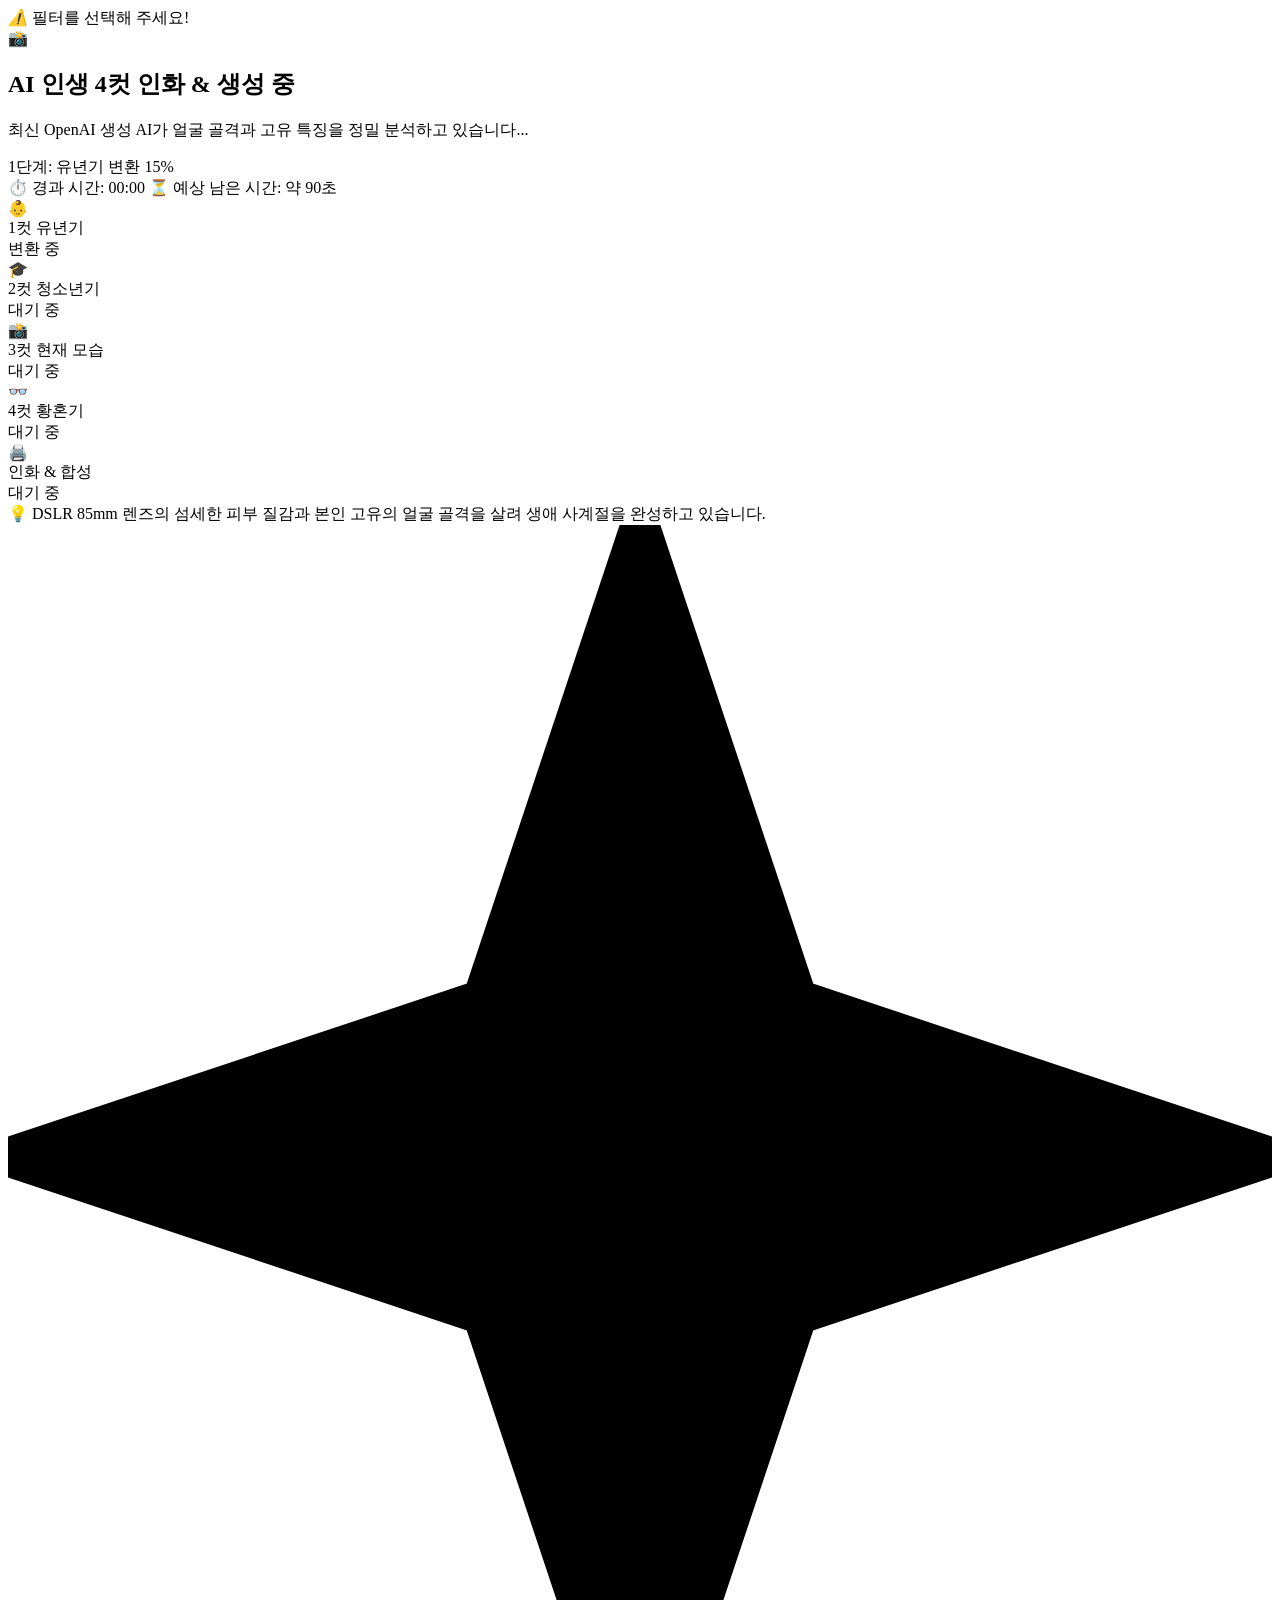
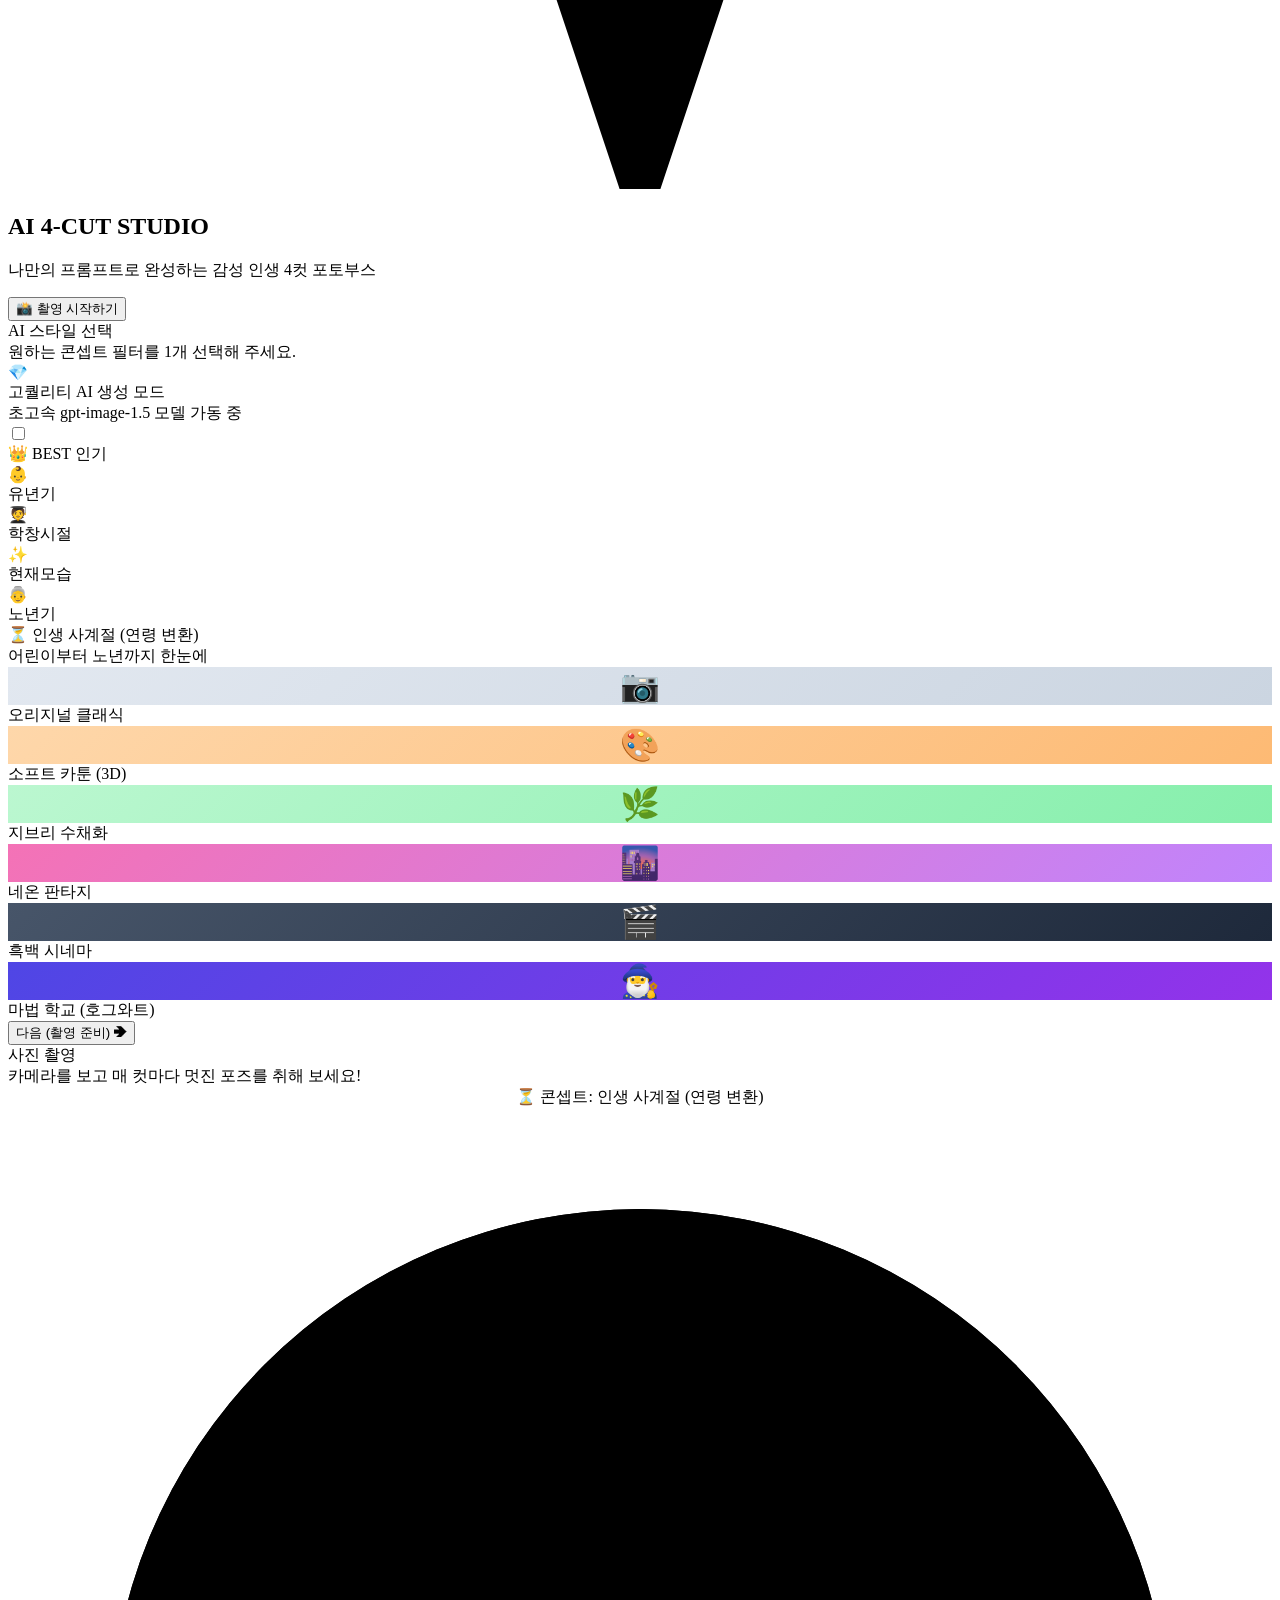
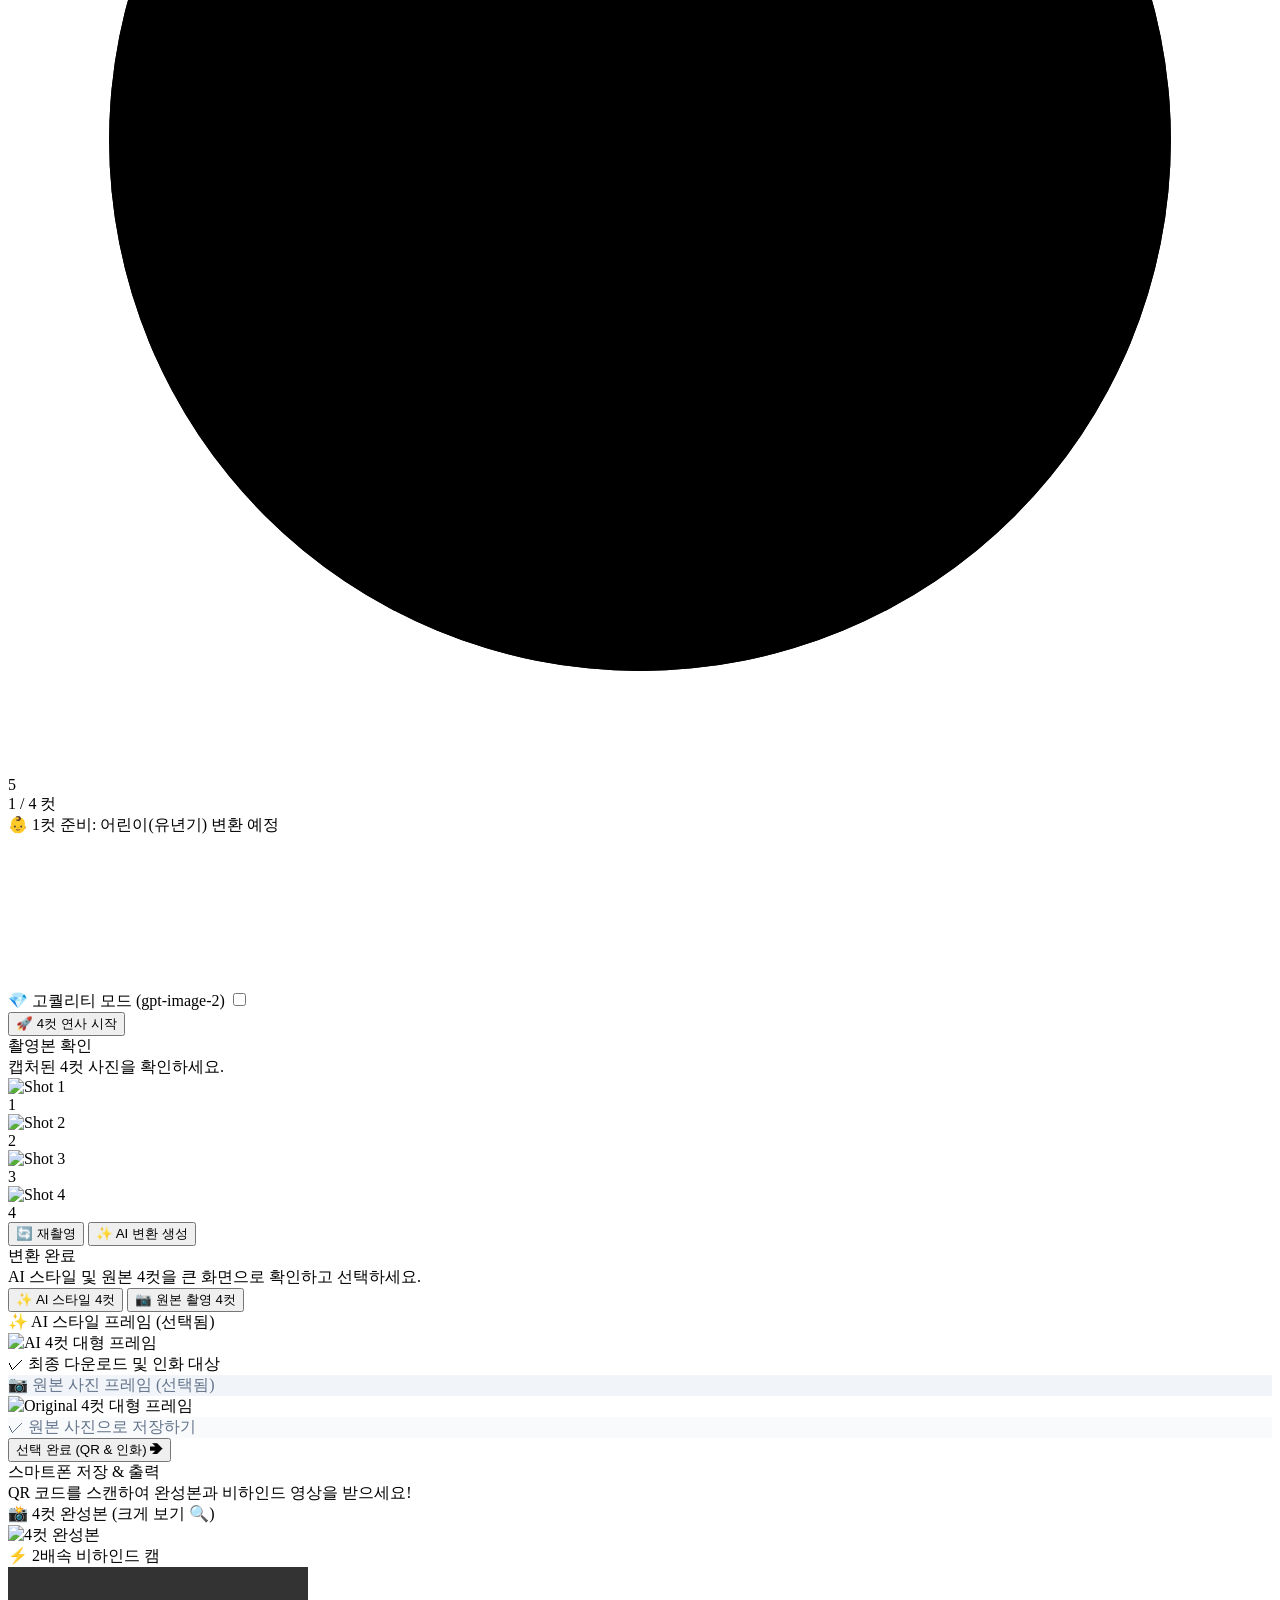
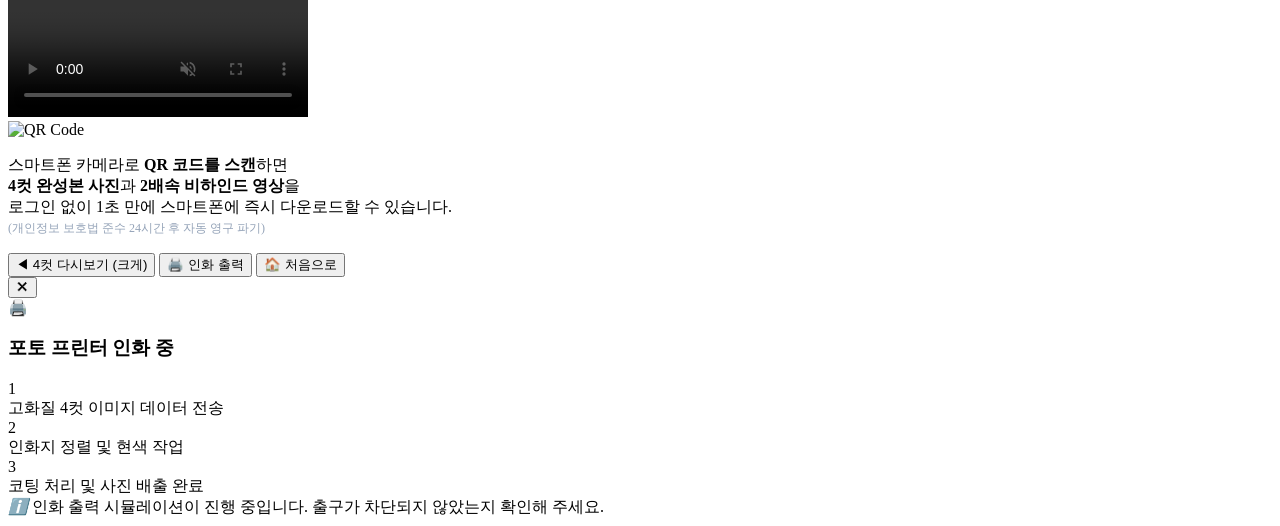
==== local-server/templates/index.html @ 0fc5f682 "feat: 구글 드라이브 업로드 안정화, 실시간 동적 변환/인화 진행 UI 및 4컷 완성본 다시보기 UX 개선" ====
<!DOCTYPE html>
<html lang="ko">
<head>
  <meta charset="UTF-8">
  <meta name="viewport" content="width=device-width, initial-scale=1.0, maximum-scale=1.0, user-scalable=no">
  <title>AI 4-CUT STUDIO | 인생 4컷 포토부스</title>

  <!-- Google Fonts -->
  <link rel="preconnect" href="https://fonts.googleapis.com">
  <link rel="preconnect" href="https://fonts.gstatic.com" crossorigin>
  <link href="https://fonts.googleapis.com/css2?family=Outfit:wght@600;800&family=Pretendard:wght@400;600;700;800&display=swap" rel="stylesheet">
  
  <!-- CSS 스타일 가이드 연동 -->
  <link rel="stylesheet" href="/templates/style.css">
</head>
<body>

  <div class="app-container">
    
    <!-- 필터 미선택 경고 토스트 알림 -->
    <div id="toast-alert" class="toast-alert">
      <div class="toast-content">
        <i>⚠️</i>
        <span id="toast-message">필터를 선택해 주세요!</span>
      </div>
    </div>

    <!-- AI 변환 & 인화 실시간 동적 로딩 오버레이 (멀티 스테이지 프로그레스 UI) -->
    <div id="loading-overlay" class="loading-overlay">
      <div class="dynamic-loading-card">
        <!-- 상단 헤더 & 회전 스피너 -->
        <div class="loading-header-area">
          <div class="quantum-spinner-wrap">
            <div class="quantum-spinner"></div>
            <div class="camera-center-icon">📸</div>
          </div>
          <h2 class="loading-dynamic-title">AI 인생 4컷 인화 & 생성 중</h2>
          <p id="loading-dynamic-desc" class="loading-dynamic-desc">최신 OpenAI 생성 AI가 얼굴 골격과 고유 특징을 정밀 분석하고 있습니다...</p>
        </div>

        <!-- 실시간 프로그레스 바 & 타임 트래커 -->
        <div class="progress-section">
          <div class="progress-meta-row">
            <span id="progress-step-badge" class="progress-step-badge">1단계: 유년기 변환</span>
            <span id="progress-percent-text" class="progress-percent-text">15%</span>
          </div>
          <div class="progress-bar-track">
            <div id="progress-bar-fill" class="progress-bar-fill" style="width: 15%;"></div>
          </div>
          <div class="time-meta-row">
            <span id="loading-timer-elapsed" class="timer-badge">⏱️ 경과 시간: 00:00</span>
            <span id="loading-timer-remaining" class="timer-badge highlight">⏳ 예상 남은 시간: 약 90초</span>
          </div>
        </div>

        <!-- 5단계 생애주기 스텝 트래커 -->
        <div class="timeline-stepper">
          <div class="stepper-item active" id="step-track-1">
            <div class="stepper-circle">👶</div>
            <div class="stepper-info">
              <div class="stepper-title">1컷 유년기</div>
              <div class="stepper-status" id="step-stat-1">변환 중</div>
            </div>
          </div>
          <div class="stepper-item" id="step-track-2">
            <div class="stepper-circle">🎓</div>
            <div class="stepper-info">
              <div class="stepper-title">2컷 청소년기</div>
              <div class="stepper-status" id="step-stat-2">대기 중</div>
            </div>
          </div>
          <div class="stepper-item" id="step-track-3">
            <div class="stepper-circle">📸</div>
            <div class="stepper-info">
              <div class="stepper-title">3컷 현재 모습</div>
              <div class="stepper-status" id="step-stat-3">대기 중</div>
            </div>
          </div>
          <div class="stepper-item" id="step-track-4">
            <div class="stepper-circle">👓</div>
            <div class="stepper-info">
              <div class="stepper-title">4컷 황혼기</div>
              <div class="stepper-status" id="step-stat-4">대기 중</div>
            </div>
          </div>
          <div class="stepper-item" id="step-track-5">
            <div class="stepper-circle">🖨️</div>
            <div class="stepper-info">
              <div class="stepper-title">인화 & 합성</div>
              <div class="stepper-status" id="step-stat-5">대기 중</div>
            </div>
          </div>
        </div>

        <!-- 하단 팁 / 감성 안내 -->
        <div class="loading-tip-box">
          <span class="tip-bulb">💡</span>
          <span id="loading-tip-text">DSLR 85mm 렌즈의 섬세한 피부 질감과 본인 고유의 얼굴 골격을 살려 생애 사계절을 완성하고 있습니다.</span>
        </div>
      </div>
    </div>

    <!-- ==========================================
         [화면 1] 홈 화면
         ========================================== -->
    <section id="screen-home" class="screen active">
      <div class="hero-section">
        <div class="logo-area">
          <div class="logo-icon-wrap">
            <svg class="sparkle-icon" viewBox="0 0 24 24" fill="none" stroke="currentColor" stroke-width="2">
              <path d="M12 2L14.5 9.5L22 12L14.5 14.5L12 22L9.5 14.5L2 12L9.5 9.5L12 2Z" fill="currentColor"/>
            </svg>
          </div>
          <h1 class="brand-title">AI 4-CUT STUDIO</h1>
          <p class="brand-subtitle">나만의 프롬프트로 완성하는 감성 인생 4컷 포토부스</p>
        </div>

        <div class="hero-visual">
          <div class="placeholder-card">
            <div class="preview-layout">
              <div class="preview-box"></div>
              <div class="preview-box"></div>
              <div class="preview-box"></div>
              <div class="preview-box"></div>
            </div>
            <div class="sparkle-group">
              <div class="sparkle-dot"></div>
              <div class="sparkle-dot"></div>
              <div class="sparkle-dot"></div>
            </div>
          </div>
        </div>

        <div>
          <button id="btn-start" class="btn btn-primary btn-large w-full">📸 촬영 시작하기</button>
        </div>
      </div>
    </section>

    <!-- ==========================================
         [화면 2] 스타일 필터 선택
         ========================================== -->
    <section id="screen-filter" class="screen">
      <header class="fixed-header">
        <div class="header-title">AI 스타일 선택</div>
        <div class="header-desc">원하는 콘셉트 필터를 1개 선택해 주세요.</div>
      </header>

      <div class="screen-content">
        <!-- 상단 고퀄리티 모드 토글 바 -->
        <div class="quality-toggle-bar">
          <div class="quality-info">
            <span class="quality-icon">💎</span>
            <div>
              <div class="quality-title">고퀄리티 AI 생성 모드</div>
              <div class="quality-subtitle" id="quality-desc-text">초고속 gpt-image-1.5 모델 가동 중</div>
            </div>
          </div>
          <label class="switch">
            <input type="checkbox" id="toggle-high-quality">
            <span class="slider round"></span>
          </label>
        </div>

        <div class="filter-carousel-wrapper scrollable-content">
          <div class="filter-carousel">
            
            <!-- [신규 대표 테마] ⏳ 인생 사계절 (연령 변환) -->
            <div class="filter-card selected" data-style="time_travel">
              <div class="filter-badge-popular">👑 BEST 인기</div>
              <div class="filter-img-holder">
                <div class="time-travel-preview">
                  <div class="time-slice slice-child">👶<br>유년기</div>
                  <div class="time-slice slice-teen">🧑‍🎓<br>학창시절</div>
                  <div class="time-slice slice-adult">✨<br>현재모습</div>
                  <div class="time-slice slice-elder">👵<br>노년기</div>
                </div>
              </div>
              <div class="filter-name">⏳ 인생 사계절 (연령 변환)</div>
              <div class="filter-subdesc">어린이부터 노년까지 한눈에</div>
            </div>

            <div class="filter-card" data-style="original">
              <div class="filter-img-holder">
                <div style="width:100%;height:100%;background:linear-gradient(135deg, #E2E8F0, #CBD5E1);display:flex;align-items:center;justify-content:center;font-size:2rem;">📷</div>
              </div>
              <div class="filter-name">오리지널 클래식</div>
            </div>

            <div class="filter-card" data-style="soft_cartoon">
              <div class="filter-img-holder">
                <div style="width:100%;height:100%;background:linear-gradient(135deg, #FED7AA, #FDBA74);display:flex;align-items:center;justify-content:center;font-size:2rem;">🎨</div>
              </div>
              <div class="filter-name">소프트 카툰 (3D)</div>
            </div>

            <div class="filter-card" data-style="ghibli">
              <div class="filter-img-holder">
                <div style="width:100%;height:100%;background:linear-gradient(135deg, #BBF7D0, #86EFAC);display:flex;align-items:center;justify-content:center;font-size:2rem;">🌿</div>
              </div>
              <div class="filter-name">지브리 수채화</div>
            </div>

            <div class="filter-card" data-style="neon_fantasy">
              <div class="filter-img-holder">
                <div style="width:100%;height:100%;background:linear-gradient(135deg, #F472B6, #C084FC);display:flex;align-items:center;justify-content:center;font-size:2rem;">🌆</div>
              </div>
              <div class="filter-name">네온 판타지</div>
            </div>

            <div class="filter-card" data-style="bw_cinema">
              <div class="filter-img-holder">
                <div style="width:100%;height:100%;background:linear-gradient(135deg, #475569, #1E293B);display:flex;align-items:center;justify-content:center;font-size:2rem;">🎬</div>
              </div>
              <div class="filter-name">흑백 시네마</div>
            </div>

            <div class="filter-card" data-style="wizard">
              <div class="filter-img-holder">
                <div style="width:100%;height:100%;background:linear-gradient(135deg, #4F46E5, #9333EA);display:flex;align-items:center;justify-content:center;font-size:2rem;">🧙‍♂️</div>
              </div>
              <div class="filter-name">마법 학교 (호그와트)</div>
            </div>

          </div>
        </div>
      </div>

      <footer class="fixed-footer">
        <button id="btn-to-shoot" class="btn btn-primary btn-large w-full">다음 (촬영 준비) ➔</button>
      </footer>
    </section>

    <!-- ==========================================
         [화면 3] 사진 4컷 촬영 & 비하인드 녹화
         ========================================== -->
    <section id="screen-shoot" class="screen">
      <header class="fixed-header">
        <div class="header-title">사진 촬영</div>
        <div class="header-desc">카메라를 보고 매 컷마다 멋진 포즈를 취해 보세요!</div>
      </header>

      <div class="screen-content flex-column-content">
        <!-- 현재 적용 테마 뱃지 -->
        <div style="text-align: center;">
          <div id="shoot-current-theme" class="current-theme-badge">⏳ 콘셉트: 인생 사계절 (연령 변환)</div>
        </div>

        <div class="timer-container">
          <div class="shoot-timer-wrap">
            <svg class="timer-svg" viewBox="0 0 100 100">
              <circle class="timer-bg" cx="50" cy="50" r="42"></circle>
              <circle id="timer-progress" class="timer-progress" cx="50" cy="50" r="42" stroke-dasharray="264" stroke-dashoffset="0"></circle>
            </svg>
            <div id="timer-number" class="timer-number">5</div>
          </div>
          <div id="shoot-counter-badge" class="shoot-counter-badge">1 / 4 컷</div>
        </div>

        <!-- 컷별 실시간 변환 가이드 뱃지 -->
        <div id="shoot-cut-guide" class="cut-guide-badge">👶 1컷 준비: 어린이(유년기) 변환 예정</div>

        <div class="camera-viewport-container">
          <div class="camera-viewport">
            <video id="webcam-preview" autoplay playsinline muted></video>
            <div id="flash-effect" class="flash-effect"></div>
          </div>
        </div>

        <!-- 촬영 화면 고퀄리티 모드 토글 스위치 바 -->
        <div class="shoot-quality-toggle-box">
          <span class="shoot-quality-label">💎 고퀄리티 모드 (gpt-image-2)</span>
          <label class="switch">
            <input type="checkbox" id="toggle-shoot-high-quality">
            <span class="slider round"></span>
          </label>
        </div>

        <button id="btn-manual-trigger" class="btn btn-primary btn-large w-full">🚀 4컷 연사 시작</button>
      </div>
    </section>

    <!-- ==========================================
         [화면 4] 촬영본 4컷 확인 및 AI 변환 요청
         ========================================== -->
    <section id="screen-select" class="screen">
      <header class="fixed-header">
        <div class="header-title">촬영본 확인</div>
        <div class="header-desc">캡처된 4컷 사진을 확인하세요.</div>
      </header>

      <div class="screen-content scrollable-content select-content">
        <div class="photos-grid">
          <div class="photo-card selected">
            <img id="captured-img-0" src="" alt="Shot 1">
            <div class="photo-badge">1</div>
          </div>
          <div class="photo-card selected">
            <img id="captured-img-1" src="" alt="Shot 2">
            <div class="photo-badge">2</div>
          </div>
          <div class="photo-card selected">
            <img id="captured-img-2" src="" alt="Shot 3">
            <div class="photo-badge">3</div>
          </div>
          <div class="photo-card selected">
            <img id="captured-img-3" src="" alt="Shot 4">
            <div class="photo-badge">4</div>
          </div>
        </div>
      </div>

      <footer class="fixed-footer">
        <div class="split-buttons">
          <button id="btn-retake" class="btn btn-secondary">🔄 재촬영</button>
          <button id="btn-transform" class="btn btn-primary">✨ AI 변환 생성</button>
        </div>
      </footer>
    </section>

    <!-- ==========================================
         [화면 5/6] 생성 결과 비교 (AI vs 원본)
         ========================================== -->
    <!-- ==========================================
         [화면 5/6] 변환 완료 상세 뷰 (AI vs 원본 대형 개별 탭 뷰)
         ========================================== -->
    <section id="screen-result" class="screen">
      <header class="fixed-header">
        <div class="header-title">변환 완료</div>
        <div class="header-desc">AI 스타일 및 원본 4컷을 큰 화면으로 확인하고 선택하세요.</div>
      </header>

      <div class="screen-content scrollable-content result-large-content">
        <!-- 상단 탭 스위처 (개별 페이지 전환) -->
        <div class="result-tab-bar">
          <button id="tab-ai-frame" class="result-tab-btn active">
            <span>✨ AI 스타일 4컷</span>
          </button>
          <button id="tab-orig-frame" class="result-tab-btn">
            <span>📷 원본 촬영 4컷</span>
          </button>
        </div>

        <!-- 대형 프레임 뷰어 컨테이너 -->
        <div class="large-frame-viewport">
          <!-- 1. AI 스타일 대형 프레임 -->
          <div id="view-ai-frame" class="large-frame-card active">
            <div class="frame-tag-badge">✨ AI 스타일 프레임 (선택됨)</div>
            <div class="four-cut-frame-large">
              <img id="ai-frame-preview" src="" alt="AI 4컷 대형 프레임">
            </div>
            <div class="frame-choice-status">✓ 최종 다운로드 및 인화 대상</div>
          </div>

          <!-- 2. 원본 사진 대형 프레임 -->
          <div id="view-orig-frame" class="large-frame-card">
            <div class="frame-tag-badge" style="color: #64748B; background: #F1F5F9; border-color: #CBD5E1;">📷 원본 사진 프레임 (선택됨)</div>
            <div class="four-cut-frame-large">
              <img id="orig-frame-preview" src="" alt="Original 4컷 대형 프레임">
            </div>
            <div class="frame-choice-status" style="color: #64748B; background: #F8FAFC; border-color: #E2E8F0;">✓ 원본 사진으로 저장하기</div>
          </div>
        </div>
      </div>

      <footer class="fixed-footer">
        <button id="btn-to-finish" class="btn btn-primary btn-large w-full">선택 완료 (QR & 인화) ➔</button>
      </footer>
    </section>

    <!-- ==========================================
         [화면 7] 다운로드 QR & 인화 시뮬레이션
         ========================================== -->
    <section id="screen-finish" class="screen">
      <header class="fixed-header">
        <div class="header-title">스마트폰 저장 & 출력</div>
        <div class="header-desc">QR 코드를 스캔하여 완성본과 비하인드 영상을 받으세요!</div>
      </header>

      <div class="screen-content center-content finish-scrollable">
        <div class="finish-panel">
          <!-- 미디어 프리뷰 2열 그리드 (4컷 사진 + 2배속 영상) -->
          <div class="finish-media-preview-grid">
            <div id="btn-thumb-preview-card" class="preview-mini-card clickable-thumb" title="클릭하면 4컷을 큰 화면으로 다시 봅니다">
              <div class="mini-card-badge">📸 4컷 완성본 <span class="badge-zoom-hint">(크게 보기 🔍)</span></div>
              <div class="mini-thumb-box">
                <img id="kiosk-finish-thumb" src="" alt="4컷 완성본">
              </div>
            </div>
            <div class="preview-mini-card">
              <div class="mini-card-badge">⚡ 2배속 비하인드 캠</div>
              <div class="mini-video-box">
                <video id="kiosk-behind-video" controls loop autoplay muted playsinline preload="auto">
                  <source id="kiosk-video-source" src="" type="video/mp4">
                </video>
              </div>
            </div>
          </div>

          <div class="qr-container-box">
            <div class="qrcode-wrapper">
              <img id="qr-code-img" width="160" height="160" src="" alt="QR Code">
            </div>
            <p class="qr-info-text">
              스마트폰 카메라로 <strong>QR 코드를 스캔</strong>하면<br>
              <strong>4컷 완성본 사진</strong>과 <strong>2배속 비하인드 영상</strong>을<br>
              로그인 없이 1초 만에 스마트폰에 즉시 다운로드할 수 있습니다.<br>
              <span style="font-size:0.75rem;color:#94A3B8;">(개인정보 보호법 준수 24시간 후 자동 영구 파기)</span>
            </p>
          </div>
        </div>
      </div>

      <footer class="fixed-footer">
        <div class="split-buttons finish-action-buttons">
          <button id="btn-back-to-result" class="btn btn-outline-purple">
            ◀ 4컷 다시보기 (크게)
          </button>
          <button id="btn-print-modal" class="btn btn-secondary">🖨️ 인화 출력</button>
          <button id="btn-reset-home" class="btn btn-primary">🏠 처음으로</button>
        </div>
      </footer>
    </section>

    <!-- 프린터 시뮬레이션 모달 -->
    <div id="modal-print" class="modal-overlay">
      <div class="modal-card">
        <button id="modal-close" class="modal-close-btn">✕</button>
        <div class="modal-header">
          <div class="print-animation">
            <div class="printer-pulse">🖨️</div>
          </div>
          <h3>포토 프린터 인화 중</h3>
        </div>
        <div class="modal-body">
          <div class="status-tracker">
            <div class="status-step active" id="p-step-1">
              <div class="step-indicator">1</div>
              <span>고화질 4컷 이미지 데이터 전송</span>
            </div>
            <div class="status-step" id="p-step-2">
              <div class="step-indicator">2</div>
              <span>인화지 정렬 및 현색 작업</span>
            </div>
            <div class="status-step" id="p-step-3">
              <div class="step-indicator">3</div>
              <span>코팅 처리 및 사진 배출 완료</span>
            </div>
          </div>
        </div>
        <div class="modal-footer">
          <div class="sub-alert-text">
            <i>ℹ️</i>
            <span>인화 출력 시뮬레이션이 진행 중입니다. 출구가 차단되지 않았는지 확인해 주세요.</span>
          </div>
        </div>
      </div>
    </div>

  </div>

  <!-- JavaScript 연동 -->
  <script>
    // 전역 상태 변수
    let currentScreen = 'screen-home';
    let selectedStyle = 'time_travel'; // 기본값: 연령 변환 테마
    let mediaStream = null;
    let mediaRecorder = null;
    let recordedChunks = [];
    let capturedBlobs = [];
    let transformResult = null;
    let isHighQuality = false;

    // 스타일 표시명 매핑
    const styleNames = {
      'time_travel': '⏳ 인생 사계절 (연령 변환)',
      'original': '📷 오리지널 클래식',
      'soft_cartoon': '🎨 소프트 카툰 (3D)',
      'ghibli': '🌿 지브리 수채화',
      'neon_fantasy': '🌆 네온 판타지',
      'bw_cinema': '🎬 흑백 시네마',
      'wizard': '🧙‍♂️ 마법 학교 (호그와트)'
    };

    // DOM 요소
    const screens = {
      home: document.getElementById('screen-home'),
      filter: document.getElementById('screen-filter'),
      shoot: document.getElementById('screen-shoot'),
      select: document.getElementById('screen-select'),
      result: document.getElementById('screen-result'),
      finish: document.getElementById('screen-finish')
    };

    // 화면 전환 함수
    function navigateTo(screenId) {
      Object.values(screens).forEach(s => s.classList.remove('active'));
      const target = document.getElementById(screenId);
      if (target) {
        target.classList.add('active');
        currentScreen = screenId;
      }
    }

    // 토스트 알림 표시
    function showToast(msg) {
      const toast = document.getElementById('toast-alert');
      document.getElementById('toast-message').innerText = msg;
      toast.classList.add('show');
      setTimeout(() => toast.classList.remove('show'), 3000);
    }

    // 고퀄리티 모드 토글 양방향 동기화 함수
    function updateQualityState(checked) {
      isHighQuality = checked;
      const t1 = document.getElementById('toggle-high-quality');
      const t2 = document.getElementById('toggle-shoot-high-quality');
      const bar = document.querySelector('.quality-toggle-bar');
      const desc = document.getElementById('quality-desc-text');
      if (t1) t1.checked = checked;
      if (t2) t2.checked = checked;
      if (bar) {
        if (checked) {
          bar.classList.add('active');
          if (desc) desc.innerText = "초고화질 gpt-image-2 모델 가동 중 (극사실적 텍스처)";
        } else {
          bar.classList.remove('active');
          if (desc) desc.innerText = "초고속 gpt-image-1.5 모델 가동 중 (빠른 반응 속도)";
        }
      }
    }

    // 토글 이벤트 리스너 바인딩
    const tHighQuality = document.getElementById('toggle-high-quality');
    if (tHighQuality) {
      tHighQuality.addEventListener('change', (e) => updateQualityState(e.target.checked));
    }
    const tShootHighQuality = document.getElementById('toggle-shoot-high-quality');
    if (tShootHighQuality) {
      tShootHighQuality.addEventListener('change', (e) => updateQualityState(e.target.checked));
    }

    // 필터 카루셀 선택 처리
    document.querySelectorAll('.filter-card').forEach(card => {
      card.addEventListener('click', () => {
        document.querySelectorAll('.filter-card').forEach(c => c.classList.remove('selected'));
        card.classList.add('selected');
        selectedStyle = card.getAttribute('data-style');
        const themeElem = document.getElementById('shoot-current-theme');
        if (themeElem) {
          themeElem.innerText = `콘셉트: ${styleNames[selectedStyle] || selectedStyle}`;
        }
      });
    });

    // 1. 홈 -> 필터 선택
    document.getElementById('btn-start').addEventListener('click', () => {
      navigateTo('screen-filter');
    });

    // 2. 필터 -> 촬영 준비 (웹캠 활성화)
    document.getElementById('btn-to-shoot').addEventListener('click', async () => {
      if (!selectedStyle) {
        showToast('AI 스타일을 먼저 선택해 주세요!');
        return;
      }
      const themeElem = document.getElementById('shoot-current-theme');
      if (themeElem) {
        themeElem.innerText = `콘셉트: ${styleNames[selectedStyle] || selectedStyle}`;
      }
      const triggerBtn = document.getElementById('btn-manual-trigger');
      if (triggerBtn) triggerBtn.style.display = 'block';
      
      const guideElem = document.getElementById('shoot-cut-guide');
      if (guideElem) {
        guideElem.innerText = selectedStyle === 'time_travel' ? '👶 1컷 준비: 어린이(유년기) AI 변환 예정' : '📸 1컷 촬영 준비 중...';
      }

      navigateTo('screen-shoot');
      await initWebcam();
    });

    // 웹캠 및 MediaRecorder 초기화
    async function initWebcam() {
      try {
        mediaStream = await navigator.mediaDevices.getUserMedia({ video: { width: 1280, height: 960 }, audio: false });
        const videoElem = document.getElementById('webcam-preview');
        videoElem.srcObject = mediaStream;

        // MediaRecorder 준비
        recordedChunks = [];
        try {
          mediaRecorder = new MediaRecorder(mediaStream, { mimeType: 'video/webm' });
        } catch (e) {
          mediaRecorder = new MediaRecorder(mediaStream);
        }
        mediaRecorder.ondataavailable = (event) => {
          if (event.data && event.data.size > 0) {
            recordedChunks.push(event.data);
          }
        };
      } catch (err) {
        console.error('웹캠 연결 실패:', err);
        showToast('웹캠을 연결할 수 없습니다.');
      }
    }

    // 3. 4컷 연속 촬영 타이머 루틴
    document.getElementById('btn-manual-trigger').addEventListener('click', () => {
      document.getElementById('btn-manual-trigger').style.display = 'none';
      startShootingSequence();
    });

    let sessionId = "";

    async function startShootingSequence() {
      capturedBlobs = [];
      sessionId = Math.random().toString(36).substring(2, 10);
      
      if (mediaRecorder && mediaRecorder.state === 'inactive') {
        mediaRecorder.start();
      }

      const cutGuides = {
        1: selectedStyle === 'time_travel' ? '👶 1컷 준비: 어린이(유년기) AI 변환 예정' : '📸 1컷 준비 중...',
        2: selectedStyle === 'time_travel' ? '🧑‍🎓 2컷 준비: 청소년·교복 AI 변환 예정' : '📸 2컷 준비 중...',
        3: selectedStyle === 'time_travel' ? '✨ 3컷 준비: 현재 모습 100% 원본 유지' : '📸 3컷 준비 중...',
        4: selectedStyle === 'time_travel' ? '👵 4컷 준비: 온화한 노년 AI 변환 예정' : '📸 4컷 준비 중...'
      };

      const cutGuidesShooting = {
        1: selectedStyle === 'time_travel' ? '👶 1컷 촬영 완료! 어린이 AI 변환 시작 ➔' : '📸 1컷 촬영 완료!',
        2: selectedStyle === 'time_travel' ? '🧑‍🎓 2컷 촬영 완료! 청소년 AI 변환 시작 ➔' : '📸 2컷 촬영 완료!',
        3: selectedStyle === 'time_travel' ? '✨ 3컷 촬영 완료! 현재 모습 보존 ➔' : '📸 3컷 촬영 완료!',
        4: selectedStyle === 'time_travel' ? '👵 4컷 촬영 완료! 노년 AI 변환 시작 ➔' : '📸 4컷 촬영 완료!'
      };

      for (let cut = 1; cut <= 4; cut++) {
        document.getElementById('shoot-counter-badge').innerText = `${cut} / 4 컷`;
        const guideElem = document.getElementById('shoot-cut-guide');
        if (guideElem) guideElem.innerText = cutGuides[cut];

        await runCountdown(5);
        let blob = await captureCanvasShot();
        
        if (guideElem) guideElem.innerText = cutGuidesShooting[cut];

        // 즉시 비동기 업로드 (AI 백그라운드 변환 시작)
        let formData = new FormData();
        formData.append('photo', blob, `photo_${cut-1}.jpg`);
        formData.append('session_id', sessionId);
        formData.append('cut_index', cut-1);
        formData.append('style', selectedStyle);
        formData.append('is_high_quality', isHighQuality ? "true" : "false");
        
        fetch('/api/transform_single', {
          method: 'POST',
          body: formData
        }).catch(err => console.error('비동기 전송 에러:', err));
        
        // 셔터 플래시 효과
        const flash = document.getElementById('flash-effect');
        flash.classList.add('flash');
        setTimeout(() => flash.classList.remove('flash'), 300);
      }

      // 녹화 종료
      if (mediaRecorder && mediaRecorder.state === 'recording') {
        mediaRecorder.stop();
      }

      // 웹캠 정지
      if (mediaStream) {
        mediaStream.getTracks().forEach(track => track.stop());
      }

      // 촬영본 확인 화면으로 이동
      renderCapturedPreview();
      navigateTo('screen-select');
    }

    function runCountdown(seconds) {
      return new Promise(resolve => {
        let count = seconds;
        const timerNum = document.getElementById('timer-number');
        const progressCircle = document.getElementById('timer-progress');
        const totalLength = 264;

        timerNum.innerText = count;
        progressCircle.style.strokeDashoffset = 0;

        const interval = setInterval(() => {
          count--;
          if (count > 0) {
            timerNum.innerText = count;
            const offset = totalLength * (1 - count / seconds);
            progressCircle.style.strokeDashoffset = offset;
          } else {
            clearInterval(interval);
            timerNum.innerText = '📸';
            resolve();
          }
        }, 1000);
      });
    }

    function captureCanvasShot() {
      return new Promise((resolve) => {
        const video = document.getElementById('webcam-preview');
        const canvas = document.createElement('canvas');
        canvas.width = 640;
        canvas.height = 800; // 4:5 비율
        const ctx = canvas.getContext('2d');
        
        // 거울 반전 캡처
        ctx.translate(canvas.width, 0);
        ctx.scale(-1, 1);
        ctx.drawImage(video, 0, 0, canvas.width, canvas.height);

        canvas.toBlob((blob) => {
          capturedBlobs.push(blob);
          resolve(blob);
        }, 'image/jpeg', 0.92);
      });
    }

    function renderCapturedPreview() {
      capturedBlobs.forEach((blob, idx) => {
        const url = URL.createObjectURL(blob);
        document.getElementById(`captured-img-${idx}`).src = url;
      });
    }

    // 재촬영 버튼
    document.getElementById('btn-retake').addEventListener('click', async () => {
      document.getElementById('btn-manual-trigger').style.display = 'inline-flex';
      navigateTo('screen-shoot');
      await initWebcam();
    });

    // 실시간 AI 변환 & 인화 상태 폴링 관리
    let statusPollInterval = null;
    let pollStartTime = 0;
    const tipsList = [
      "DSLR 85mm 렌즈의 섬세한 피부 질감과 본인 고유의 얼굴 골격을 살려 생애 사계절을 완성하고 있습니다.",
      "과도한 플라스틱 스무딩을 배제하고 자연스러운 모공과 미세 주름을 디테일하게 묘사하고 있습니다.",
      "곧 2배속 비하인드 동영상과 고해상도 4컷 포토 프레임이 완성됩니다. 잠시만 기다려주세요!",
      "촬영 중 담긴 따뜻한 미소와 손동작이 연령대별로 생생하게 연결되고 있습니다."
    ];
    let tipIndex = 0;

    function formatTime(seconds) {
      const m = Math.floor(seconds / 60);
      const s = seconds % 60;
      return `${String(m).padStart(2, '0')}:${String(s).padStart(2, '0')}`;
    }

    function startStatusPolling(sId) {
      pollStartTime = Date.now();
      tipIndex = 0;
      
      // 초기 상태 리셋
      document.getElementById('progress-bar-fill').style.width = '10%';
      document.getElementById('progress-percent-text').innerText = '10%';
      document.getElementById('progress-step-badge').innerText = '1단계: 유년기 변환';
      document.getElementById('loading-dynamic-desc').innerText = 'AI가 원본 얼굴 골격과 생체 특징을 분석하고 있습니다...';
      document.getElementById('loading-timer-elapsed').innerText = '⏱️ 경과 시간: 00:00';
      document.getElementById('loading-timer-remaining').innerText = '⏳ 예상 남은 시간: 약 90초';

      for (let i = 1; i <= 5; i++) {
        const el = document.getElementById(`step-track-${i}`);
        const stat = document.getElementById(`step-stat-${i}`);
        if (el) el.className = 'stepper-item' + (i === 1 ? ' active' : '');
        if (stat) stat.innerText = i === 1 ? '변환 분석 중' : '대기 중';
      }

      if (statusPollInterval) clearInterval(statusPollInterval);

      statusPollInterval = setInterval(async () => {
        const elapsedSec = Math.floor((Date.now() - pollStartTime) / 1000);
        document.getElementById('loading-timer-elapsed').innerText = `⏱️ 경과 시간: ${formatTime(elapsedSec)}`;
        
        // 예상 남은 시간 계산 (기본 100초 기준 점진적 감소, 최소 5초)
        const remainSec = Math.max(5, 100 - elapsedSec);
        document.getElementById('loading-timer-remaining').innerText = `⏳ 예상 남은 시간: 약 ${remainSec}초`;

        // 팁 텍스트 6초마다 변경
        if (elapsedSec % 6 === 0) {
          tipIndex = (tipIndex + 1) % tipsList.length;
          document.getElementById('loading-tip-text').innerText = tipsList[tipIndex];
        }

        try {
          const res = await fetch(`/api/transform_status/${sId}`);
          if (res.ok) {
            const st = await res.json();
            const prog = Math.min(98, Math.max(st.progress || 10, Math.min(95, Math.floor(elapsedSec * 1.0))));
            document.getElementById('progress-bar-fill').style.width = `${prog}%`;
            document.getElementById('progress-percent-text').innerText = `${prog}%`;
            
            if (st.step_name) {
              document.getElementById('progress-step-badge').innerText = `${st.step}단계: ${st.step_name}`;
            }
            if (st.message) {
              document.getElementById('loading-dynamic-desc').innerText = st.message;
            }

            // 스텝 트래커 상태 갱신
            const curStep = st.step || 1;
            for (let i = 1; i <= 5; i++) {
              const el = document.getElementById(`step-track-${i}`);
              const stat = document.getElementById(`step-stat-${i}`);
              if (!el || !stat) continue;
              if (i < curStep) {
                el.className = 'stepper-item completed';
                stat.innerText = '완료 ✓';
              } else if (i === curStep) {
                el.className = 'stepper-item active';
                stat.innerText = '진행 중...';
              } else {
                el.className = 'stepper-item';
                stat.innerText = '대기 중';
              }
            }
          }
        } catch (e) {
          console.log('Status polling error:', e);
        }
      }, 1000);
    }

    function stopStatusPolling() {
      if (statusPollInterval) {
        clearInterval(statusPollInterval);
        statusPollInterval = null;
      }
    }

    // 4. AI 변환 생성 API 호출
    document.getElementById('btn-transform').addEventListener('click', async () => {
      if (capturedBlobs.length < 4) {
        showToast('4컷 사진 촬영이 완료되지 않았습니다.');
        return;
      }

      const overlay = document.getElementById('loading-overlay');
      overlay.classList.add('active');

      // 실시간 동적 프로그레스 폴링 시작
      startStatusPolling(sessionId);

      const formData = new FormData();
      formData.append('session_id', sessionId);
      formData.append('style', selectedStyle);

      if (recordedChunks.length > 0) {
        const videoBlob = new Blob(recordedChunks, { type: 'video/webm' });
        formData.append('video', videoBlob, 'behind_video.webm');
      }

      try {
        const res = await fetch('/api/transform', {
          method: 'POST',
          body: formData
        });
        const data = await res.json();
        
        if (data.status === 'success') {
          transformResult = data;
          document.getElementById('ai-frame-preview').src = data.ai_frame_base64 || data.ai_frame_url;
          document.getElementById('orig-frame-preview').src = data.orig_frame_base64 || data.orig_frame_url;
          document.getElementById('qr-code-img').src = data.qr_code_base64;

          // 100% 완료 상태 표시
          document.getElementById('progress-bar-fill').style.width = '100%';
          document.getElementById('progress-percent-text').innerText = '100%';
          document.getElementById('progress-step-badge').innerText = '완료: 인화 준비 완료';
          document.getElementById('loading-dynamic-desc').innerText = 'AI 인생 4컷 생성이 완벽히 완료되었습니다!';
          for (let i = 1; i <= 5; i++) {
            const el = document.getElementById(`step-track-${i}`);
            const stat = document.getElementById(`step-stat-${i}`);
            if (el) el.className = 'stepper-item completed';
            if (stat) stat.innerText = '완료 ✓';
          }

          stopStatusPolling();

          // 부드러운 전환
          setTimeout(() => {
            overlay.classList.remove('active');
            navigateTo('screen-result');
          }, 600);
        } else {
          throw new Error('변환 실패');
        }
      } catch (err) {
        console.error('AI 변환 오류:', err);
        stopStatusPolling();
        overlay.classList.remove('active');
        showToast('AI 변환 중 오류가 발생했습니다.');
      }
    });

    // 4.5 탭 전환 이벤트 리스너 (대형 개별 탭 뷰)
    let selectedFrameChoice = 'ai';

    document.getElementById('tab-ai-frame').addEventListener('click', () => {
      selectedFrameChoice = 'ai';
      document.getElementById('tab-ai-frame').classList.add('active');
      document.getElementById('tab-orig-frame').classList.remove('active');
      document.getElementById('view-ai-frame').classList.add('active');
      document.getElementById('view-orig-frame').classList.remove('active');
    });

    document.getElementById('tab-orig-frame').addEventListener('click', () => {
      selectedFrameChoice = 'orig';
      document.getElementById('tab-orig-frame').classList.add('active');
      document.getElementById('tab-ai-frame').classList.remove('active');
      document.getElementById('view-orig-frame').classList.add('active');
      document.getElementById('view-ai-frame').classList.remove('active');
    });

    // 5. 결과 확인 -> Finish (QR)
    document.getElementById('btn-to-finish').addEventListener('click', () => {
      // 선택된 프레임(AI 또는 원본) 썸네일 설정
      const thumbImg = document.getElementById('kiosk-finish-thumb');
      const activeFrameImg = selectedFrameChoice === 'ai' 
        ? document.getElementById('ai-frame-preview')
        : document.getElementById('orig-frame-preview');
      if (thumbImg && activeFrameImg) {
        thumbImg.src = activeFrameImg.src;
      }

      // 2배속 비하인드 동영상 플레이어 연동
      if (transformResult && transformResult.video_url) {
        const kioskVideo = document.getElementById('kiosk-behind-video');
        const kioskSource = document.getElementById('kiosk-video-source');
        if (kioskVideo && kioskSource) {
          kioskVideo.src = transformResult.video_url;
          kioskSource.src = transformResult.video_url;
          kioskVideo.load();
          kioskVideo.play().catch(e => console.log('Kiosk video autoplay:', e));
        }
      }

      navigateTo('screen-finish');
    });

    // 5.1 [UX 개선] 완성본 큰 화면 다시보기 (뒤로가기 버튼 & 썸네일 클릭)
    document.getElementById('btn-back-to-result').addEventListener('click', () => {
      navigateTo('screen-result');
    });

    const thumbCard = document.getElementById('btn-thumb-preview-card');
    if (thumbCard) {
      thumbCard.addEventListener('click', () => {
        navigateTo('screen-result');
      });
    }

    // 인화 모달 열기 시뮬레이션 및 인쇄 연결
    document.getElementById('btn-print-modal').addEventListener('click', () => {
      const modal = document.getElementById('modal-print');
      modal.classList.add('active');

      // 인화 단계별 상태 전환 애니메이션
      setTimeout(() => document.getElementById('p-step-1').classList.add('completed'), 800);
      setTimeout(() => document.getElementById('p-step-2').classList.add('active'), 1200);
      setTimeout(() => document.getElementById('p-step-2').classList.add('completed'), 2000);
      setTimeout(() => document.getElementById('p-step-3').classList.add('active'), 2500);
      setTimeout(() => {
        document.getElementById('p-step-3').classList.add('completed');
        // 브라우저 네이티브 인쇄 다이얼로그 호출 (실제 포토프린터 연결)
        try {
          window.print();
        } catch (pe) {
          console.log('Print trigger:', pe);
        }
      }, 3500);
    });

    document.getElementById('modal-close').addEventListener('click', () => {
      document.getElementById('modal-print').classList.remove('active');
    });

    // 처음으로 버튼 (상태 리셋)
    document.getElementById('btn-reset-home').addEventListener('click', () => {
      document.getElementById('btn-manual-trigger').style.display = 'inline-flex';
      navigateTo('screen-home');
    });
  </script>
</body>
</html>
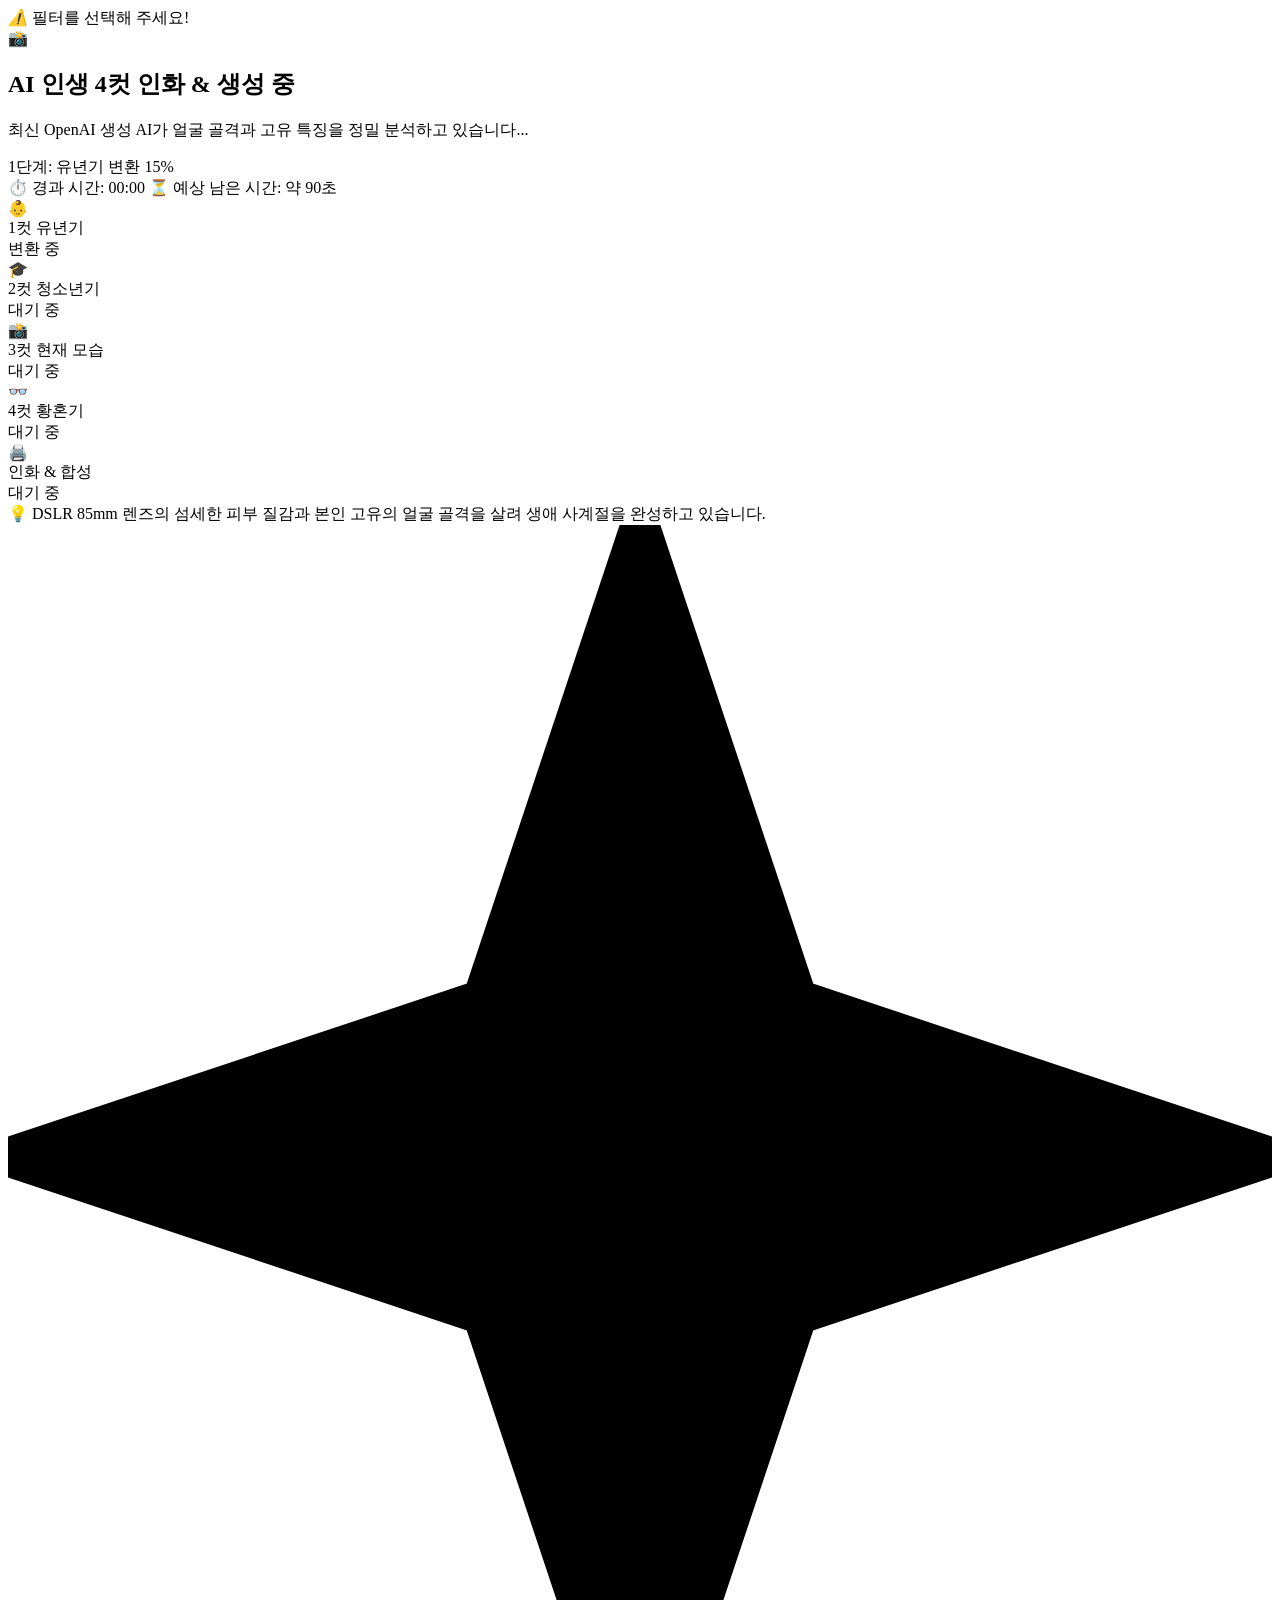
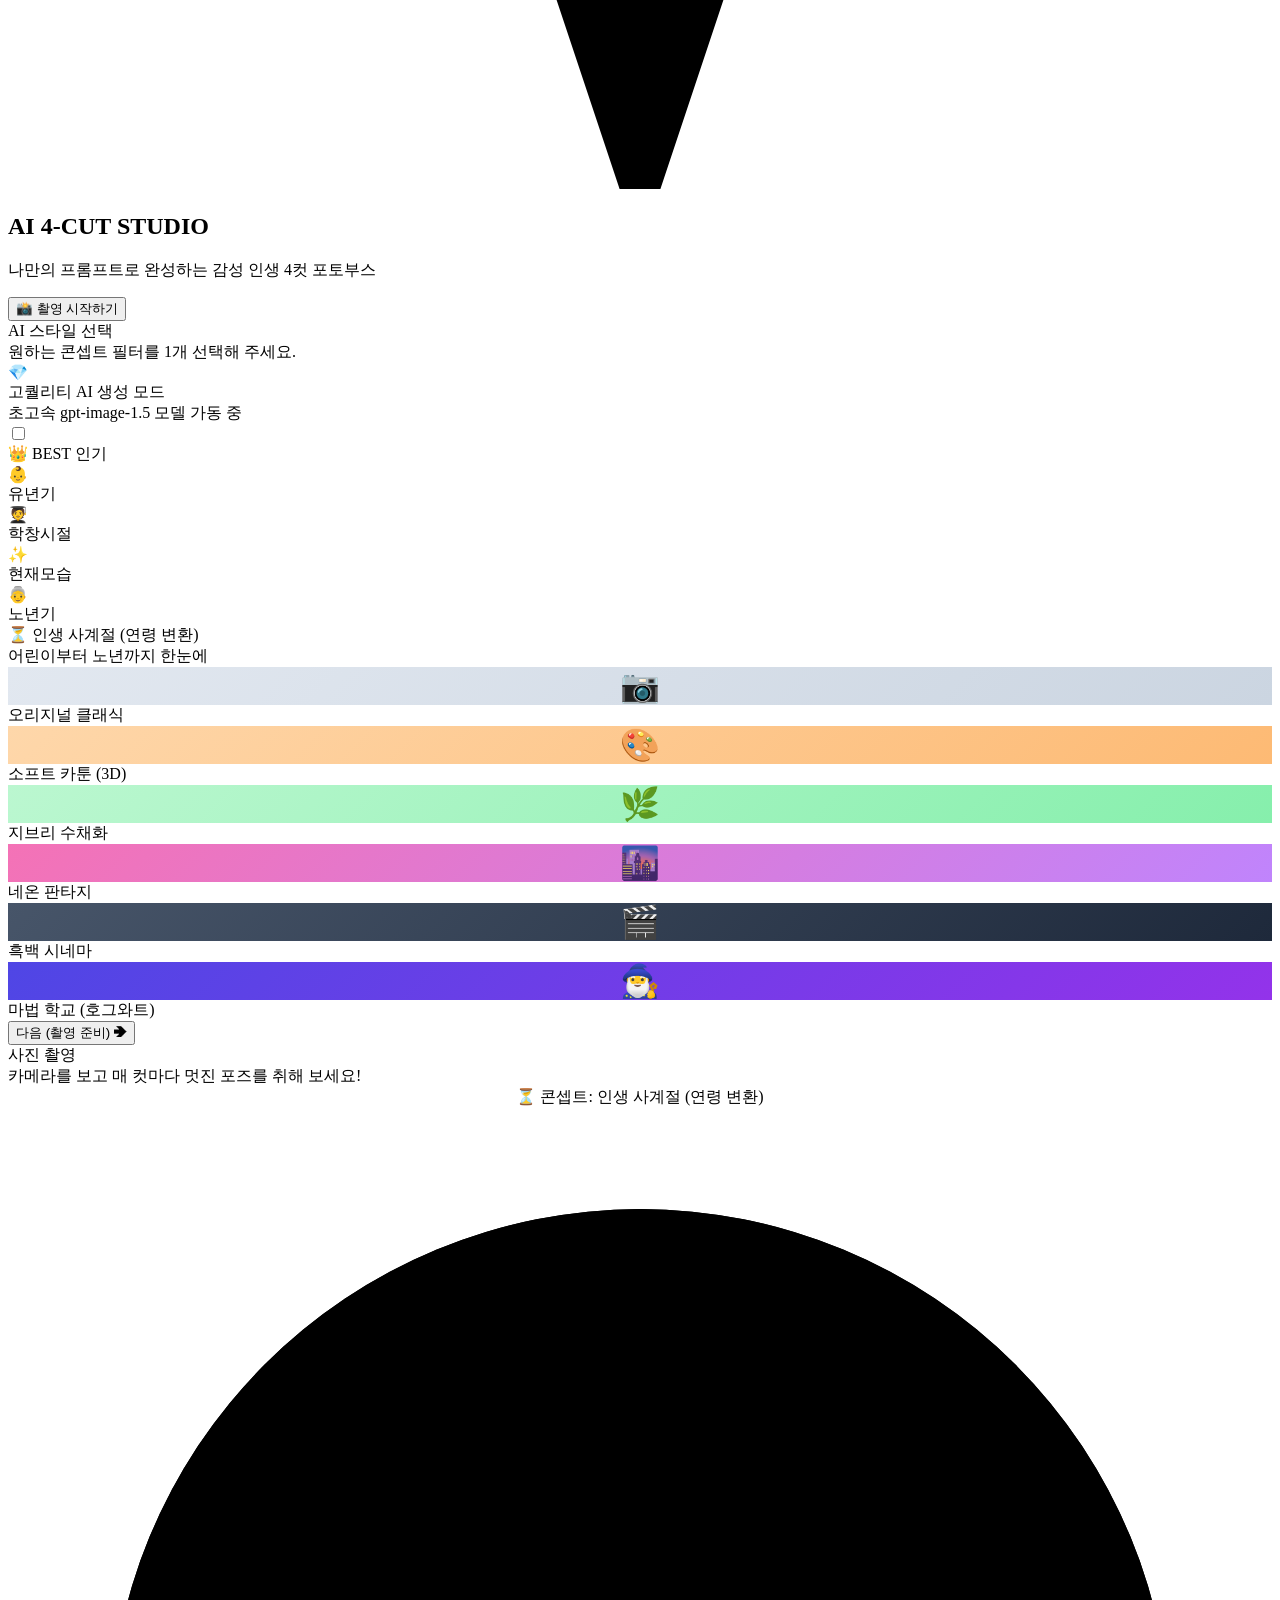
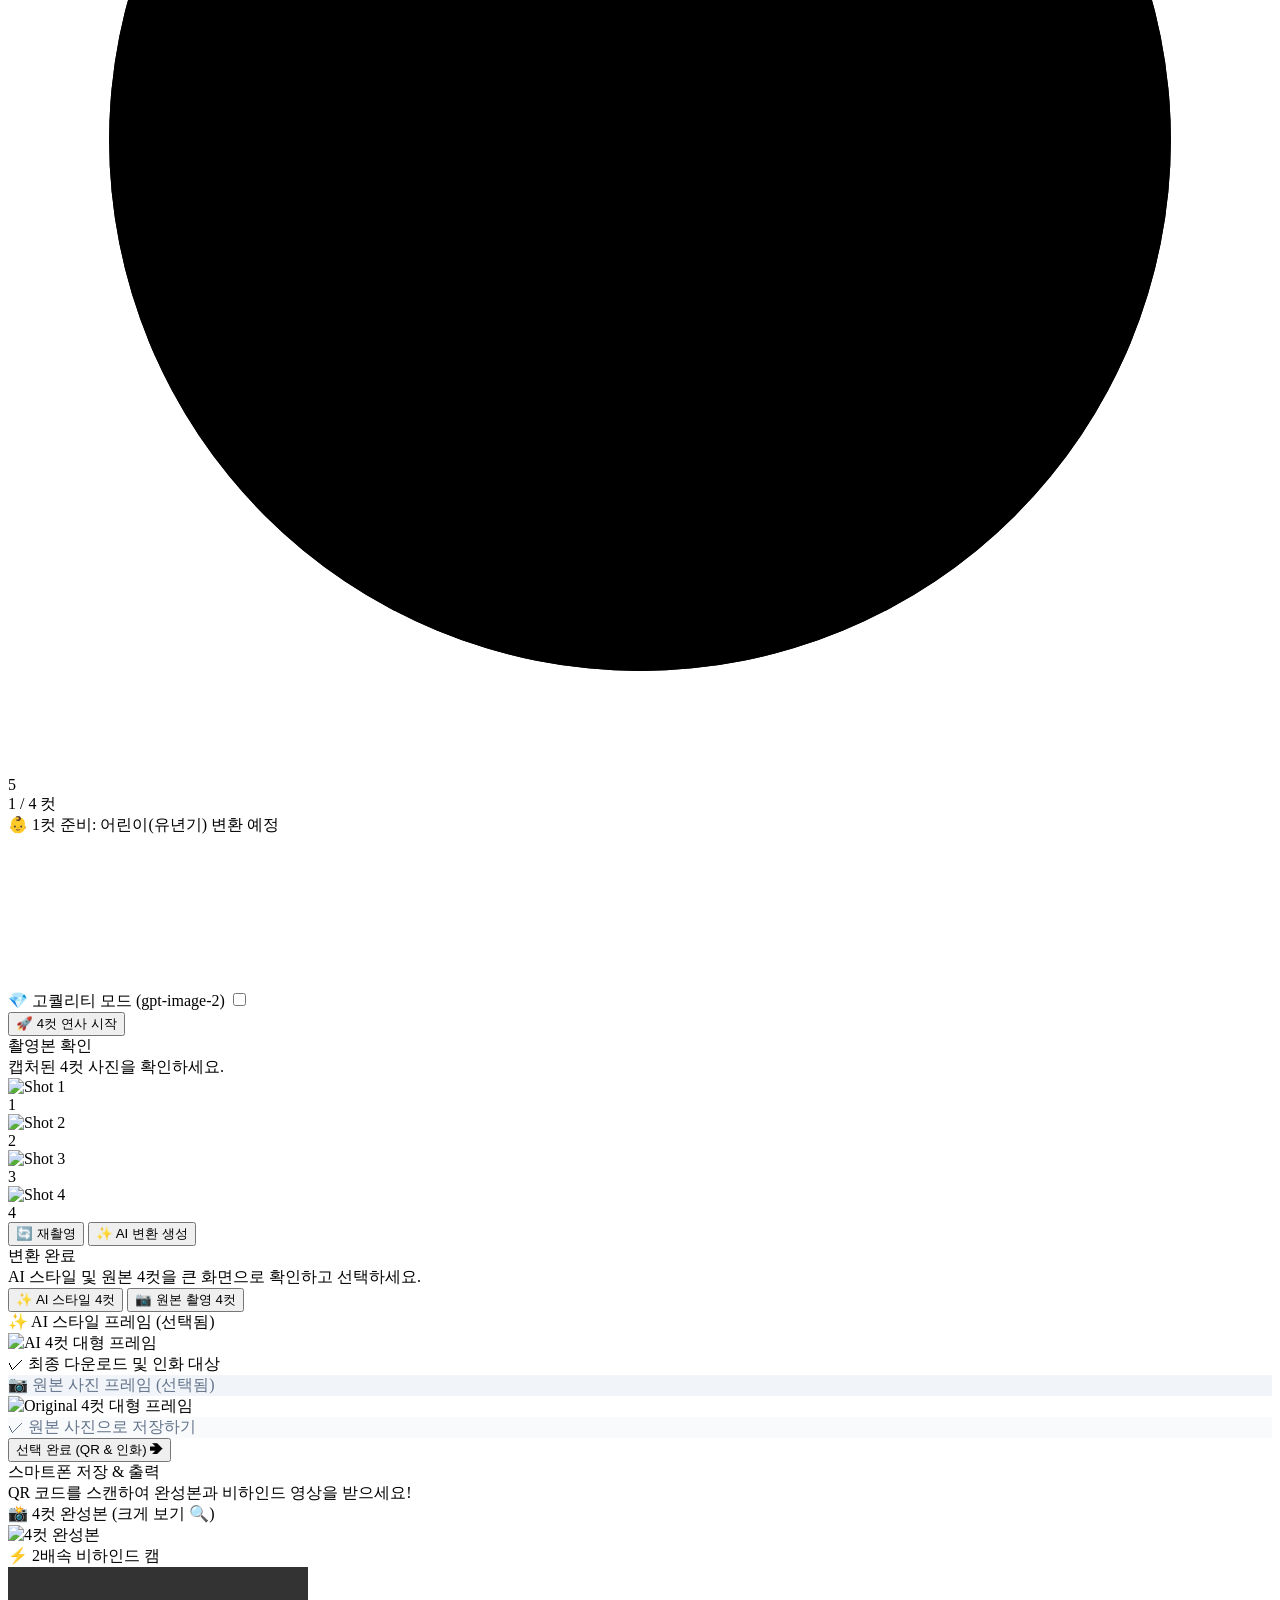
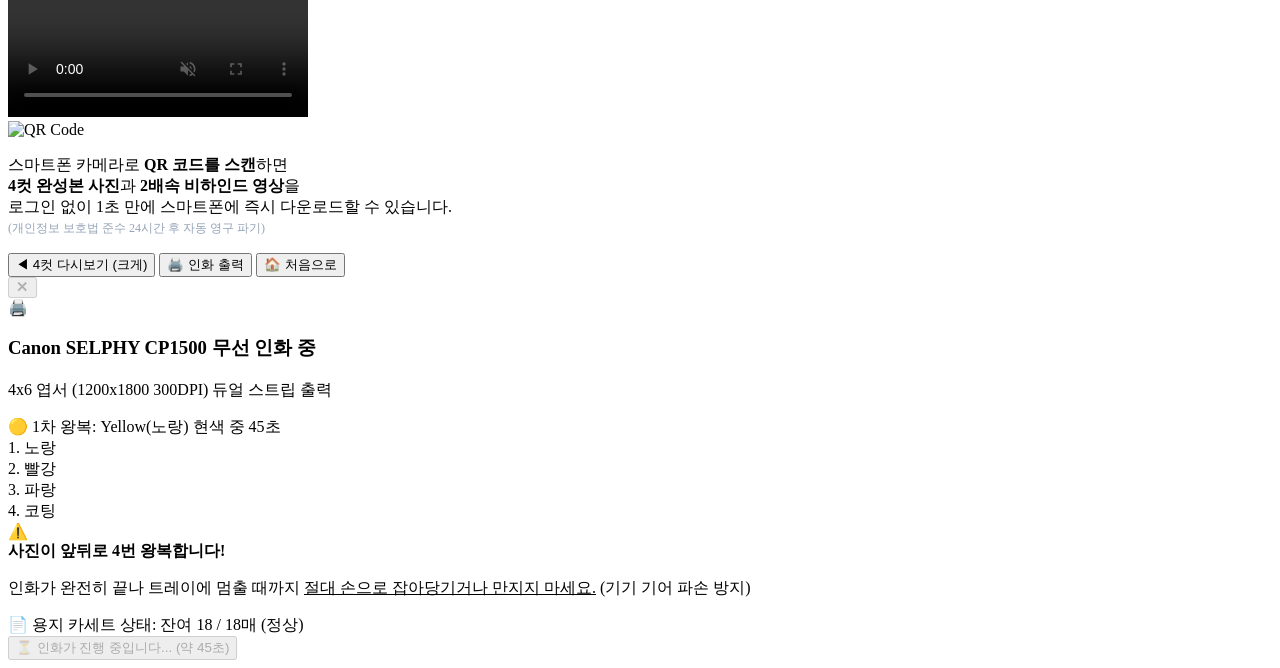
==== commit 6bb07ee5: "feat: Canon SELPHY CP1500 IoT 무선 인화 연동 구현 완료 (1200x1800 300DPI 듀얼스트립, Silent Print, 4-Pass UI, 안전 경고" ====
--- a/local-server/templates/index.html
+++ b/local-server/templates/index.html
@@ -422,37 +422,71 @@
       </footer>
     </section>
 
-    <!-- 프린터 시뮬레이션 모달 -->
+    <!-- Canon SELPHY CP1500 무선 인화 모달 -->
     <div id="modal-print" class="modal-overlay">
-      <div class="modal-card">
-        <button id="modal-close" class="modal-close-btn">✕</button>
+      <div class="modal-card print-kiosk-modal">
+        <button id="modal-close" class="modal-close-btn" disabled>✕</button>
+        
         <div class="modal-header">
           <div class="print-animation">
             <div class="printer-pulse">🖨️</div>
           </div>
-          <h3>포토 프린터 인화 중</h3>
-        </div>
+          <h3 class="print-modal-title">Canon SELPHY CP1500 무선 인화 중</h3>
+          <p class="print-modal-sub">4x6 엽서 (1200x1800 300DPI) 듀얼 스트립 출력</p>
+        </div>
+
         <div class="modal-body">
-          <div class="status-tracker">
-            <div class="status-step active" id="p-step-1">
-              <div class="step-indicator">1</div>
-              <span>고화질 4컷 이미지 데이터 전송</span>
-            </div>
-            <div class="status-step" id="p-step-2">
-              <div class="step-indicator">2</div>
-              <span>인화지 정렬 및 현색 작업</span>
-            </div>
-            <div class="status-step" id="p-step-3">
-              <div class="step-indicator">3</div>
-              <span>코팅 처리 및 사진 배출 완료</span>
-            </div>
-          </div>
-        </div>
+          <!-- 45초 카운트다운 프로그레스 바 -->
+          <div class="print-timer-card">
+            <div class="print-timer-meta">
+              <span id="print-pass-status" class="print-pass-badge">🟡 1차 왕복: Yellow(노랑) 현색 중</span>
+              <span id="print-countdown-text" class="print-countdown-text">45초</span>
+            </div>
+            <div class="print-progress-track">
+              <div id="print-progress-bar" class="print-progress-bar" style="width: 0%;"></div>
+            </div>
+          </div>
+
+          <!-- 4-Pass 실시간 왕복 상태 인디케이터 -->
+          <div class="four-pass-stepper">
+            <div class="pass-chip active" id="pass-chip-1">
+              <div class="pass-chip-circle" style="background:#FACC15;"></div>
+              <span>1. 노랑</span>
+            </div>
+            <div class="pass-chip" id="pass-chip-2">
+              <div class="pass-chip-circle" style="background:#F43F5E;"></div>
+              <span>2. 빨강</span>
+            </div>
+            <div class="pass-chip" id="pass-chip-3">
+              <div class="pass-chip-circle" style="background:#0EA5E9;"></div>
+              <span>3. 파랑</span>
+            </div>
+            <div class="pass-chip" id="pass-chip-4">
+              <div class="pass-chip-circle" style="background:#A855F7;"></div>
+              <span>4. 코팅</span>
+            </div>
+          </div>
+
+          <!-- 하드웨어 고장 방지 필수 안전 경고 배너 -->
+          <div class="hardware-safety-alert">
+            <div class="safety-icon-pulse">⚠️</div>
+            <div class="safety-text-group">
+              <strong>사진이 앞뒤로 4번 왕복합니다!</strong>
+              <p>인화가 완전히 끝나 트레이에 멈출 때까지 <u>절대 손으로 잡아당기거나 만지지 마세요.</u> (기기 기어 파손 방지)</p>
+            </div>
+          </div>
+
+          <!-- 카세트 18매 용지 잔여량 정보 -->
+          <div class="cartridge-status-row">
+            <span class="cartridge-label">📄 용지 카세트 상태:</span>
+            <span id="cartridge-sheet-badge" class="cartridge-badge">잔여 18 / 18매 (정상)</span>
+          </div>
+        </div>
+
         <div class="modal-footer">
-          <div class="sub-alert-text">
-            <i>ℹ️</i>
-            <span>인화 출력 시뮬레이션이 진행 중입니다. 출구가 차단되지 않았는지 확인해 주세요.</span>
-          </div>
+          <button id="btn-print-confirm" class="btn btn-primary w-full" disabled>
+            ⏳ 인화가 진행 중입니다... (약 45초)
+          </button>
         </div>
       </div>
     </div>
@@ -958,28 +992,127 @@
       });
     }
 
-    // 인화 모달 열기 시뮬레이션 및 인쇄 연결
-    document.getElementById('btn-print-modal').addEventListener('click', () => {
+    // 5.2 [IoT 연동] Canon SELPHY CP1500 실제 무선 인화 및 45초 4-Pass 안전 카운트다운
+    let printCountdownInterval = null;
+
+    document.getElementById('btn-print-modal').addEventListener('click', async () => {
+      if (!transformResult || !transformResult.session_id) {
+        showToast('인쇄할 4컷 사진 데이터가 없습니다.');
+        return;
+      }
+
       const modal = document.getElementById('modal-print');
+      const closeBtn = document.getElementById('modal-close');
+      const confirmBtn = document.getElementById('btn-print-confirm');
+      const passStatus = document.getElementById('print-pass-status');
+      const countdownText = document.getElementById('print-countdown-text');
+      const progressBar = document.getElementById('print-progress-bar');
+      const cartridgeBadge = document.getElementById('cartridge-sheet-badge');
+
+      // 1. 모달 활성화 및 안전 초기화 (인쇄 도중 닫기 차단)
       modal.classList.add('active');
-
-      // 인화 단계별 상태 전환 애니메이션
-      setTimeout(() => document.getElementById('p-step-1').classList.add('completed'), 800);
-      setTimeout(() => document.getElementById('p-step-2').classList.add('active'), 1200);
-      setTimeout(() => document.getElementById('p-step-2').classList.add('completed'), 2000);
-      setTimeout(() => document.getElementById('p-step-3').classList.add('active'), 2500);
-      setTimeout(() => {
-        document.getElementById('p-step-3').classList.add('completed');
-        // 브라우저 네이티브 인쇄 다이얼로그 호출 (실제 포토프린터 연결)
-        try {
-          window.print();
-        } catch (pe) {
-          console.log('Print trigger:', pe);
+      closeBtn.disabled = true;
+      confirmBtn.disabled = true;
+      confirmBtn.innerText = '⏳ 사진이 인화기에 전송되어 출력 중입니다...';
+
+      let remainSeconds = 45;
+      progressBar.style.width = '0%';
+      countdownText.innerText = '45초';
+
+      // 4-Pass 칩 리셋
+      for (let i = 1; i <= 4; i++) {
+        document.getElementById(`pass-chip-${i}`).className = 'pass-chip' + (i === 1 ? ' active' : '');
+      }
+
+      // 2. 실제 백엔드 Wi-Fi 인쇄 API 호출
+      try {
+        fetch('/api/print', {
+          method: 'POST',
+          headers: { 'Content-Type': 'application/json' },
+          body: JSON.stringify({
+            session_id: transformResult.session_id,
+            frame_type: selectedFrameChoice || 'ai',
+            printer_name: 'Canon SELPHY CP1500'
+          })
+        }).then(res => res.json()).then(data => {
+          if (data && data.remaining_sheets !== undefined) {
+            cartridgeBadge.innerText = `잔여 ${data.remaining_sheets} / 18매` + (data.low_paper ? ' ⚠️ (용지 부족 경고)' : ' (정상)');
+            if (data.low_paper) {
+              cartridgeBadge.classList.add('low-paper');
+            }
+          }
+        }).catch(err => {
+          console.log('[Print API Notice]', err);
+        });
+      } catch (e) {
+        console.error('Print request trigger error:', e);
+      }
+
+      // 3. 45초 4-Pass 인터랙티브 카운트다운 타이머 가동
+      if (printCountdownInterval) clearInterval(printCountdownInterval);
+
+      const passMessages = [
+        { time: 34, chip: 1, text: '🟡 1차 왕복: Yellow (노랑) 염료 승화 중...' },
+        { time: 23, chip: 2, text: '🔴 2차 왕복: Magenta (빨강) 염료 승화 중...' },
+        { time: 12, chip: 3, text: '🔵 3차 왕복: Cyan (파랑) 염료 승화 중...' },
+        { time: 0,  chip: 4, text: '✨ 4차 왕복: Overcoat 투명 보호막 코팅 중...' }
+      ];
+
+      printCountdownInterval = setInterval(() => {
+        remainSeconds--;
+        const elapsed = 45 - remainSeconds;
+        const percent = Math.min(100, Math.floor((elapsed / 45) * 100));
+
+        progressBar.style.width = `${percent}%`;
+        countdownText.innerText = `${Math.max(0, remainSeconds)}초`;
+
+        // Pass 단계별 칩 및 메시지 전환
+        let currentPass = 4;
+        if (remainSeconds > 33) currentPass = 1;
+        else if (remainSeconds > 22) currentPass = 2;
+        else if (remainSeconds > 11) currentPass = 3;
+
+        for (let i = 1; i <= 4; i++) {
+          const chip = document.getElementById(`pass-chip-${i}`);
+          if (!chip) continue;
+          if (i < currentPass) {
+            chip.className = 'pass-chip completed';
+          } else if (i === currentPass) {
+            chip.className = 'pass-chip active';
+          } else {
+            chip.className = 'pass-chip';
+          }
         }
-      }, 3500);
+
+        const msgObj = passMessages.find(p => remainSeconds >= p.time) || passMessages[3];
+        passStatus.innerText = msgObj.text;
+
+        // 45초 인화 완료 처리
+        if (remainSeconds <= 0) {
+          clearInterval(printCountdownInterval);
+          progressBar.style.width = '100%';
+          countdownText.innerText = '완료!';
+          passStatus.innerText = '✅ 인화 완료! 4x6 엽서가 배출구에 안착했습니다.';
+
+          for (let i = 1; i <= 4; i++) {
+            const chip = document.getElementById(`pass-chip-${i}`);
+            if (chip) chip.className = 'pass-chip completed';
+          }
+
+          // 닫기 버튼 활성화
+          closeBtn.disabled = false;
+          confirmBtn.disabled = false;
+          confirmBtn.innerText = '🎉 인화 완료! 사진을 수령하세요 (창 닫기)';
+          showToast('🎉 인화가 성공적으로 완료되었습니다!');
+        }
+      }, 1000);
     });
 
     document.getElementById('modal-close').addEventListener('click', () => {
+      document.getElementById('modal-print').classList.remove('active');
+    });
+
+    document.getElementById('btn-print-confirm').addEventListener('click', () => {
       document.getElementById('modal-print').classList.remove('active');
     });
 
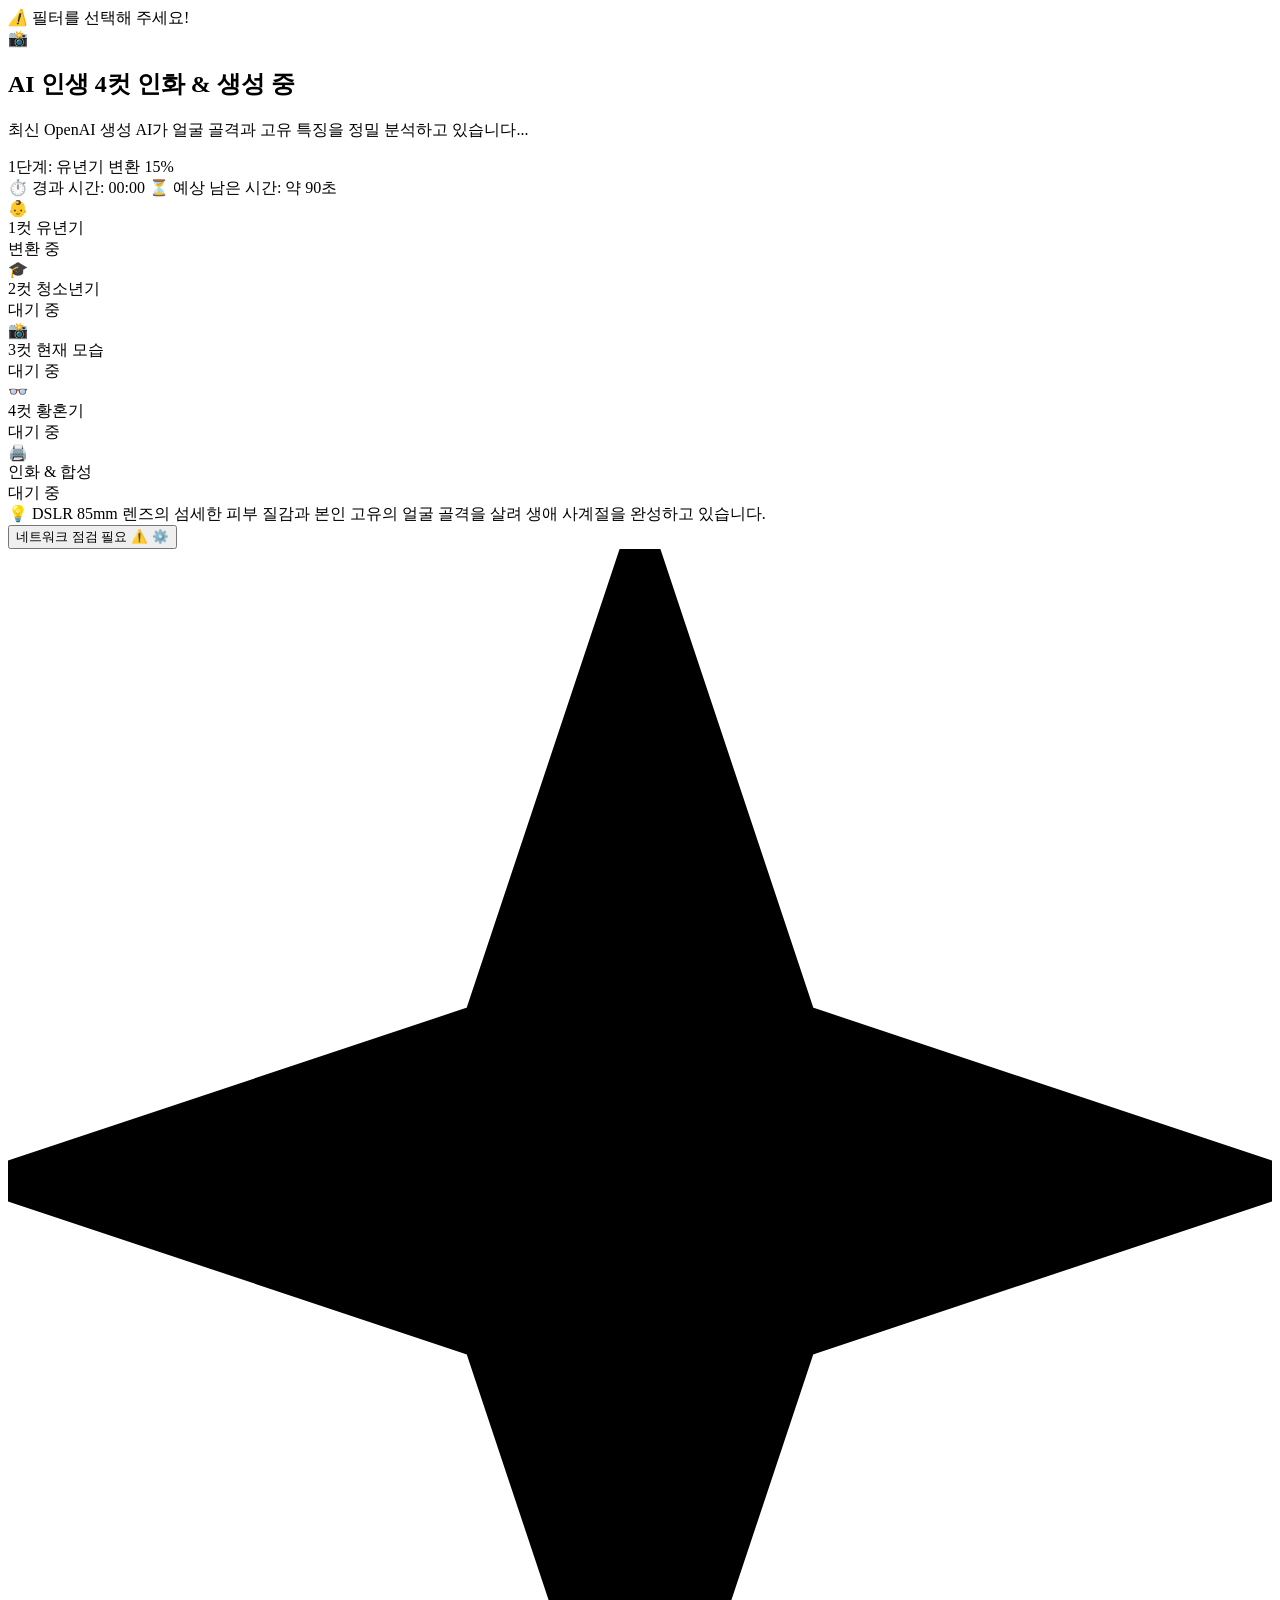
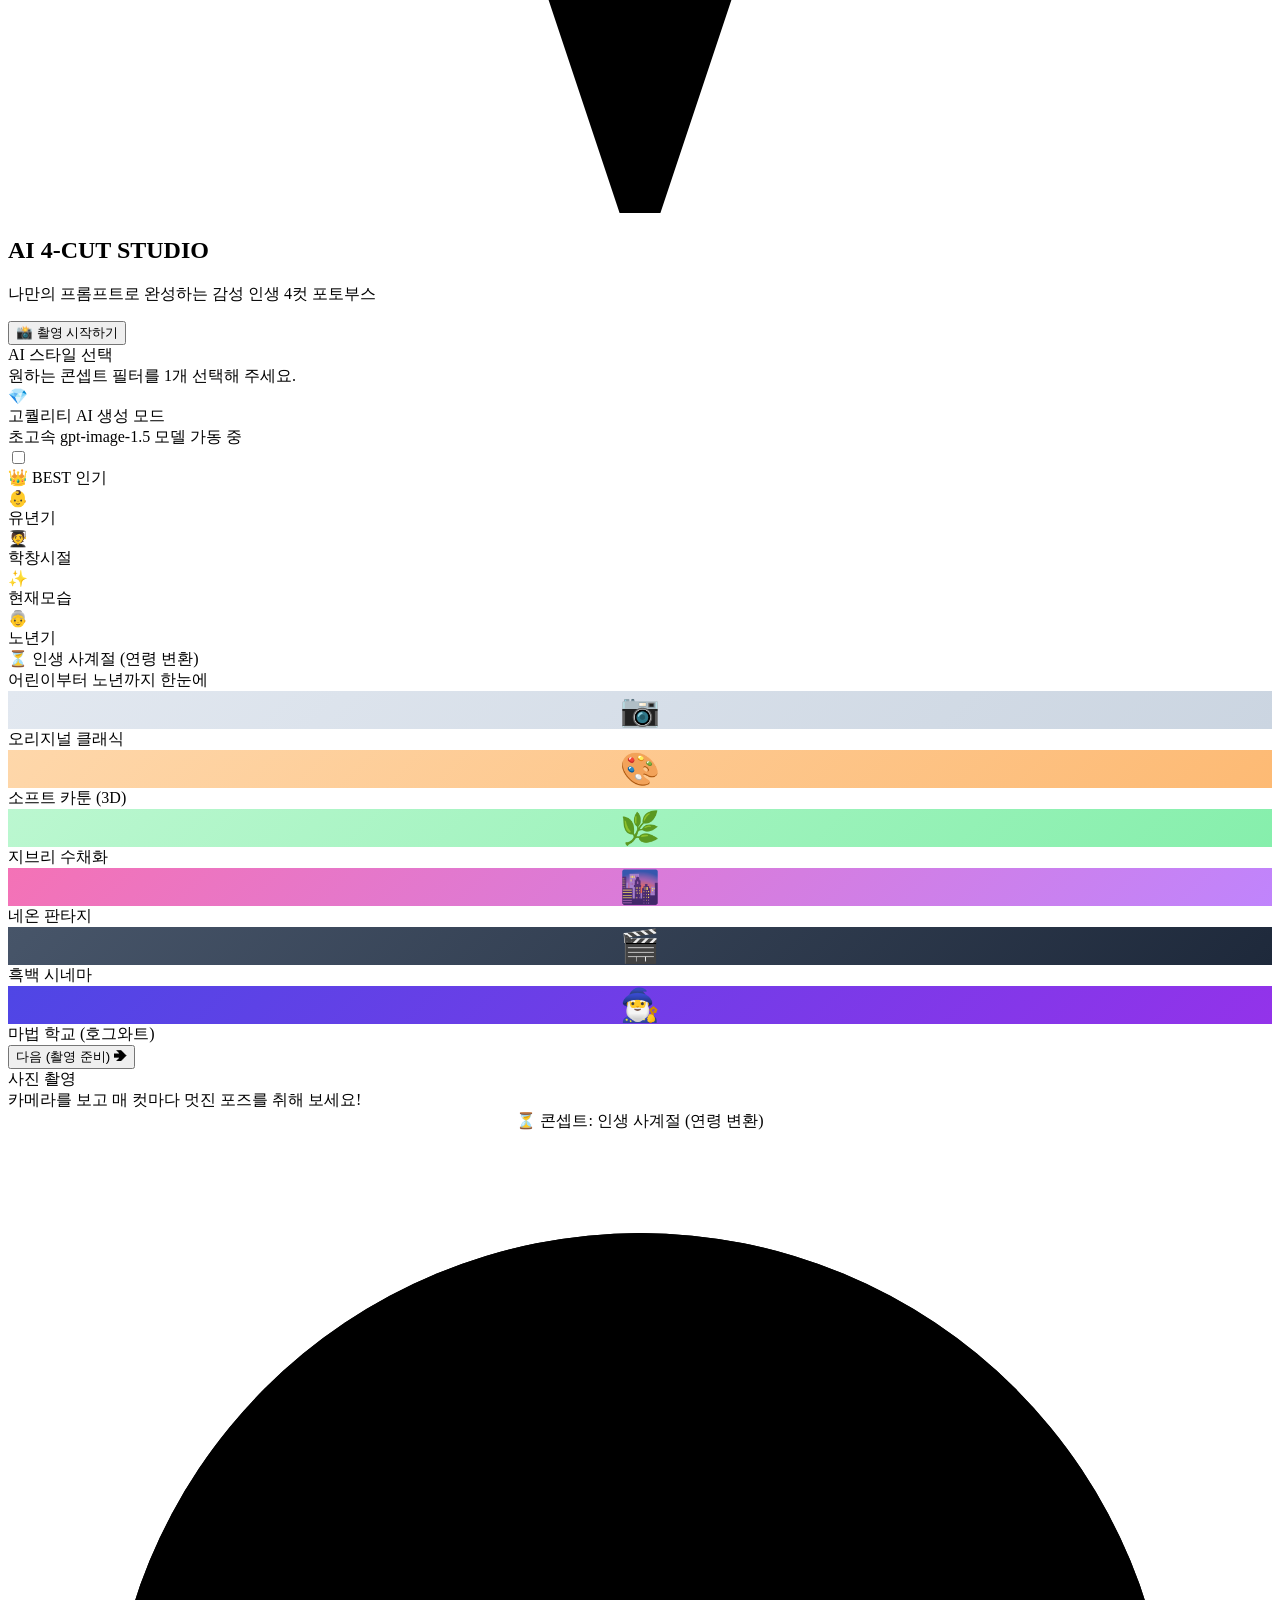
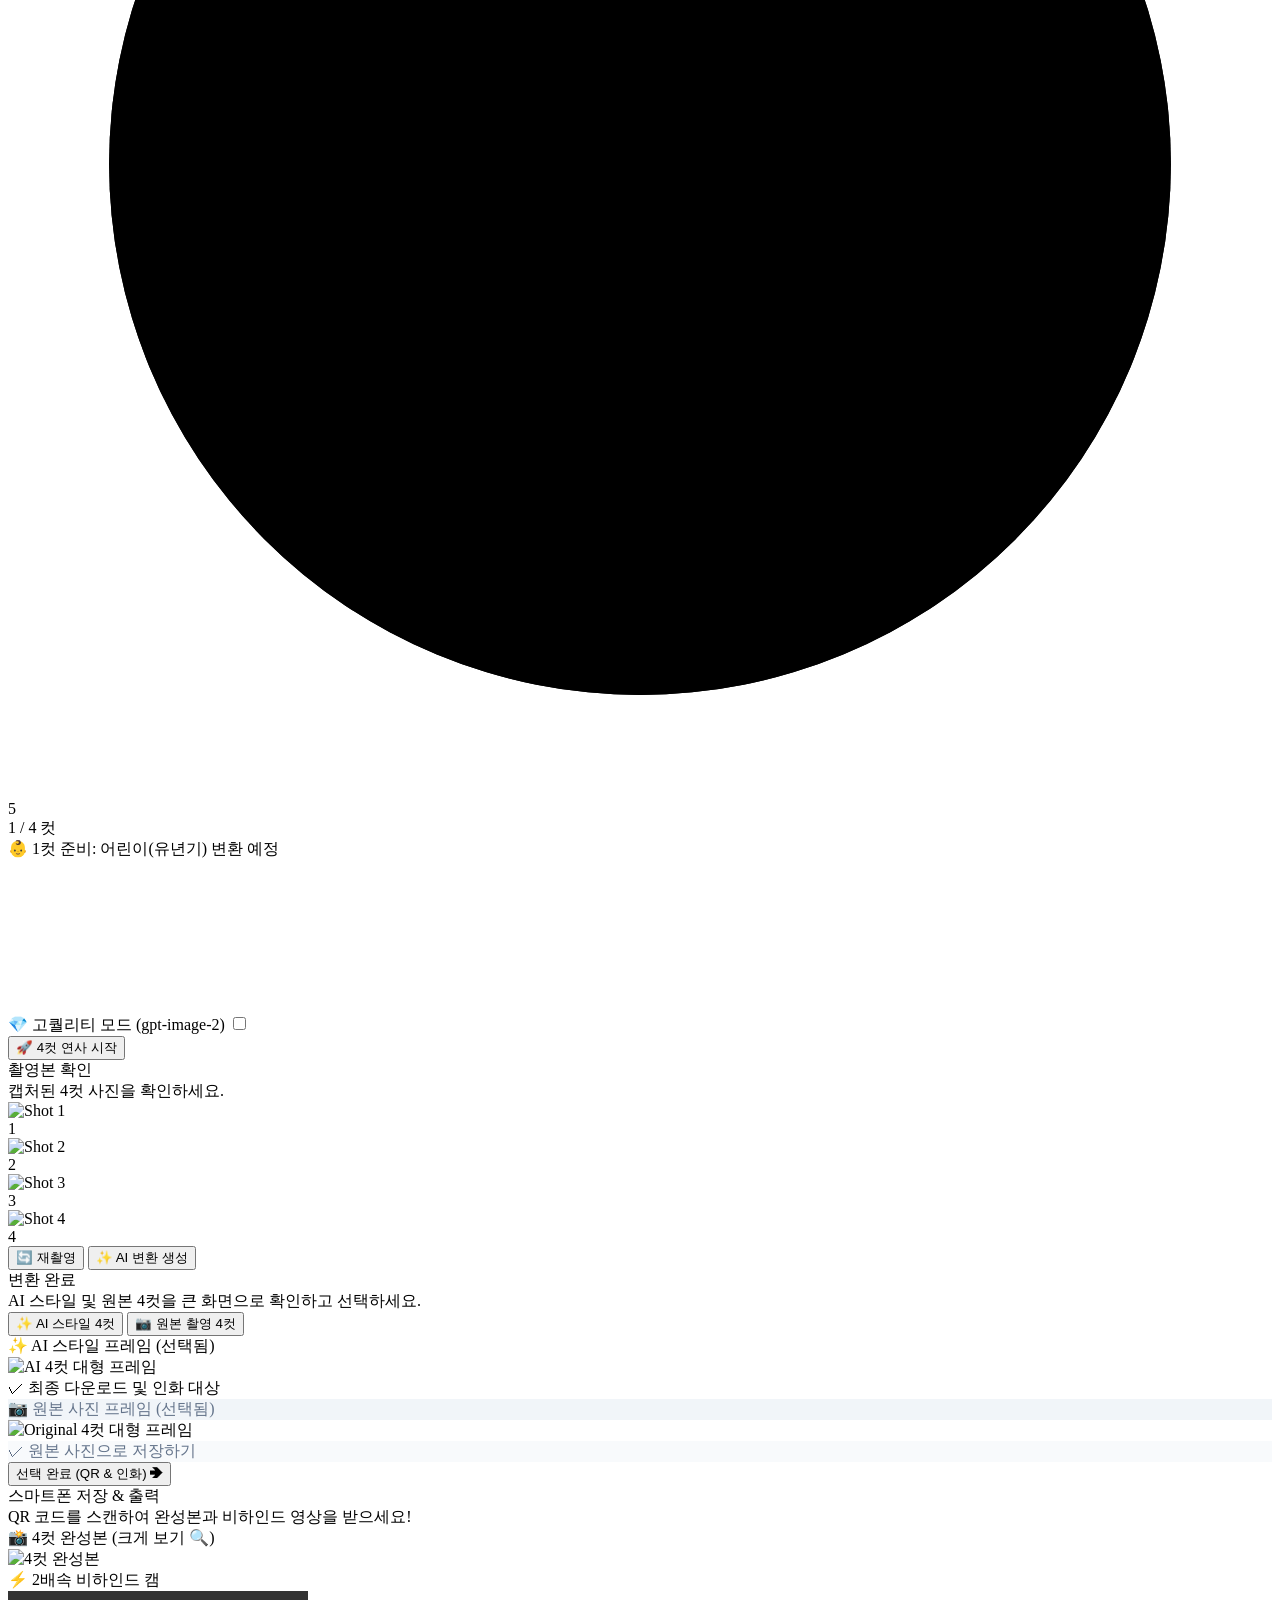
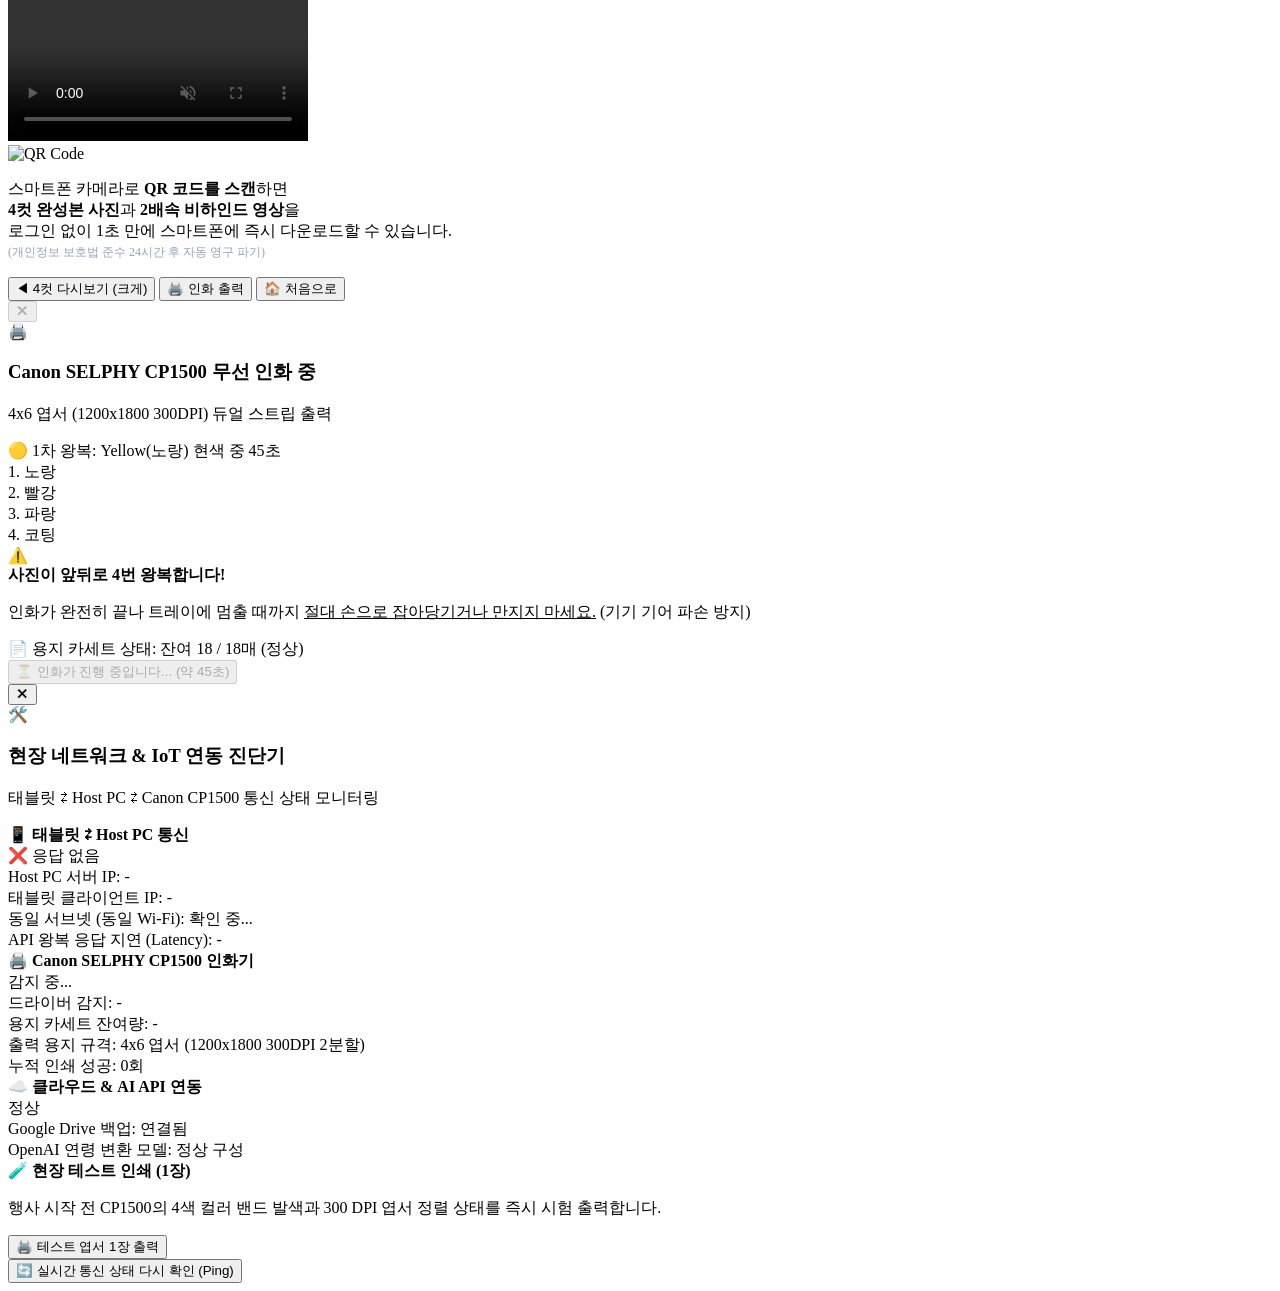
==== commit 984fdbb4: "feat: 태블릿-Host PC-인화기 현장 네트워크 진단 모니터링 도구 및 엽서 1장 테스트 인쇄 기능 구현" ====
--- a/local-server/templates/index.html
+++ b/local-server/templates/index.html
@@ -106,6 +106,13 @@
     <section id="screen-home" class="screen active">
       <div class="hero-section">
         <div class="logo-area">
+          <div class="header-top-status-bar">
+            <button id="btn-open-diagnostics" class="diagnostics-status-pill" title="현장 네트워크 & IoT 연동 상태 진단">
+              <span class="status-indicator-dot online"></span>
+              <span id="quick-status-text">네트워크 정상 (0ms)</span>
+              <span class="gear-icon">⚙️</span>
+            </button>
+          </div>
           <div class="logo-icon-wrap">
             <svg class="sparkle-icon" viewBox="0 0 24 24" fill="none" stroke="currentColor" stroke-width="2">
               <path d="M12 2L14.5 9.5L22 12L14.5 14.5L12 22L9.5 14.5L2 12L9.5 9.5L12 2Z" fill="currentColor"/>
@@ -486,6 +493,117 @@
         <div class="modal-footer">
           <button id="btn-print-confirm" class="btn btn-primary w-full" disabled>
             ⏳ 인화가 진행 중입니다... (약 45초)
+          </button>
+        </div>
+      </div>
+    </div>
+
+    <!-- 현장 네트워크 & IoT 연동 진단 모달 (모니터링 대시보드) -->
+    <div id="modal-diagnostics" class="modal-overlay">
+      <div class="modal-card diagnostics-modal">
+        <button id="diagnostics-close" class="modal-close-btn">✕</button>
+
+        <div class="modal-header">
+          <div class="diagnostics-icon-wrap">🛠️</div>
+          <h3 class="diagnostics-title">현장 네트워크 & IoT 연동 진단기</h3>
+          <p class="diagnostics-sub">태블릿 ⇄ Host PC ⇄ Canon CP1500 통신 상태 모니터링</p>
+        </div>
+
+        <div class="modal-body diagnostics-body">
+          <!-- 1. 태블릿 ⇄ Host PC 통신 카드 -->
+          <div class="diag-card">
+            <div class="diag-card-header">
+              <div class="diag-card-title">
+                <span class="diag-bullet">📱</span>
+                <strong>태블릿 ⇄ Host PC 통신</strong>
+              </div>
+              <span id="diag-ping-badge" class="diag-badge badge-green">측정 중...</span>
+            </div>
+            <div class="diag-card-content">
+              <div class="diag-row">
+                <span class="diag-label">Host PC 서버 IP:</span>
+                <span id="diag-host-ip" class="diag-val font-mono">-</span>
+              </div>
+              <div class="diag-row">
+                <span class="diag-label">태블릿 클라이언트 IP:</span>
+                <span id="diag-client-ip" class="diag-val font-mono">-</span>
+              </div>
+              <div class="diag-row">
+                <span class="diag-label">동일 서브넷 (동일 Wi-Fi):</span>
+                <span id="diag-subnet-status" class="diag-val font-bold text-green">확인 중...</span>
+              </div>
+              <div class="diag-row">
+                <span class="diag-label">API 왕복 응답 지연 (Latency):</span>
+                <span id="diag-latency-val" class="diag-val font-mono font-bold">-</span>
+              </div>
+            </div>
+          </div>
+
+          <!-- 2. Canon SELPHY CP1500 인화기 카드 -->
+          <div class="diag-card">
+            <div class="diag-card-header">
+              <div class="diag-card-title">
+                <span class="diag-bullet">🖨️</span>
+                <strong>Canon SELPHY CP1500 인화기</strong>
+              </div>
+              <span id="diag-printer-badge" class="diag-badge badge-green">감지 중...</span>
+            </div>
+            <div class="diag-card-content">
+              <div class="diag-row">
+                <span class="diag-label">드라이버 감지:</span>
+                <span id="diag-printer-name" class="diag-val font-bold">-</span>
+              </div>
+              <div class="diag-row">
+                <span class="diag-label">용지 카세트 잔여량:</span>
+                <span id="diag-cartridge-sheets" class="diag-val font-bold text-green">-</span>
+              </div>
+              <div class="diag-row">
+                <span class="diag-label">출력 용지 규격:</span>
+                <span class="diag-val">4x6 엽서 (1200x1800 300DPI 2분할)</span>
+              </div>
+              <div class="diag-row">
+                <span class="diag-label">누적 인쇄 성공:</span>
+                <span id="diag-print-total" class="diag-val font-mono">0회</span>
+              </div>
+            </div>
+          </div>
+
+          <!-- 3. 클라우드 및 인터넷 통신 카드 -->
+          <div class="diag-card">
+            <div class="diag-card-header">
+              <div class="diag-card-title">
+                <span class="diag-bullet">☁️</span>
+                <strong>클라우드 & AI API 연동</strong>
+              </div>
+              <span id="diag-cloud-badge" class="diag-badge badge-green">정상</span>
+            </div>
+            <div class="diag-card-content">
+              <div class="diag-row">
+                <span class="diag-label">Google Drive 백업:</span>
+                <span id="diag-gdrive-status" class="diag-val text-green font-bold">연결됨</span>
+              </div>
+              <div class="diag-row">
+                <span class="diag-label">OpenAI 연령 변환 모델:</span>
+                <span id="diag-openai-status" class="diag-val text-green font-bold">정상 구성</span>
+              </div>
+            </div>
+          </div>
+
+          <!-- 현장 1장 시험 인쇄 액션 영역 -->
+          <div class="diag-test-print-box">
+            <div class="test-print-desc">
+              <strong>🧪 현장 테스트 인쇄 (1장)</strong>
+              <p>행사 시작 전 CP1500의 4색 컬러 밴드 발색과 300 DPI 엽서 정렬 상태를 즉시 시험 출력합니다.</p>
+            </div>
+            <button id="btn-diag-test-print" class="btn btn-primary btn-sm">
+              🖨️ 테스트 엽서 1장 출력
+            </button>
+          </div>
+        </div>
+
+        <div class="modal-footer diagnostics-footer">
+          <button id="btn-refresh-diagnostics" class="btn btn-outline-purple w-full">
+            🔄 실시간 통신 상태 다시 확인 (Ping)
           </button>
         </div>
       </div>
@@ -1121,6 +1239,162 @@
       document.getElementById('btn-manual-trigger').style.display = 'inline-flex';
       navigateTo('screen-home');
     });
+
+    // ==========================================================================
+    // 5.3 [현장 셋업 & 네트워크 진단 모니터링] Diagnostics 실시간 헬스체크 & 테스트 인쇄
+    // ==========================================================================
+    const diagModal = document.getElementById('modal-diagnostics');
+    const btnOpenDiag = document.getElementById('btn-open-diagnostics');
+    const btnCloseDiag = document.getElementById('diagnostics-close');
+    const btnRefreshDiag = document.getElementById('btn-refresh-diagnostics');
+    const btnDiagTestPrint = document.getElementById('btn-diag-test-print');
+    const quickStatusText = document.getElementById('quick-status-text');
+
+    async function checkSystemHealth(isManual = false) {
+      const startTime = performance.now();
+      try {
+        const res = await fetch('/api/diagnostics/health');
+        const latency = Math.round(performance.now() - startTime);
+
+        if (!res.ok) throw new Error(`HTTP ${res.status}`);
+        const data = await res.json();
+
+        // 1. 빠른 상단 헤더 뱃지 갱신
+        if (quickStatusText) {
+          quickStatusText.innerText = `네트워크 정상 (${latency}ms)`;
+        }
+
+        // 2. 모달 내 네트워크 상세 정보 갱신
+        const pingBadge = document.getElementById('diag-ping-badge');
+        const latencyVal = document.getElementById('diag-latency-val');
+        if (pingBadge && latencyVal) {
+          latencyVal.innerText = `${latency} ms`;
+          if (latency < 50) {
+            pingBadge.className = 'diag-badge badge-green';
+            pingBadge.innerText = '⚡ 매우 빠름';
+          } else if (latency < 150) {
+            pingBadge.className = 'diag-badge badge-green';
+            pingBadge.innerText = '🟢 정상 (양호)';
+          } else {
+            pingBadge.className = 'diag-badge badge-amber';
+            pingBadge.innerText = '⚠️ 지연 발생';
+          }
+        }
+
+        document.getElementById('diag-host-ip').innerText = data.network.host_ip + ':' + data.network.port;
+        document.getElementById('diag-client-ip').innerText = data.network.client_ip;
+        
+        const subnetEl = document.getElementById('diag-subnet-status');
+        if (subnetEl) {
+          if (data.network.same_subnet) {
+            subnetEl.className = 'diag-val font-bold text-green';
+            subnetEl.innerText = '✅ 동일 Wi-Fi 서브넷 일치';
+          } else {
+            subnetEl.className = 'diag-val font-bold text-amber';
+            subnetEl.innerText = '⚠️ 서로 다른 IP 대역 (라우터 점검 필요)';
+          }
+        }
+
+        // 3. 프린터 상태 갱신
+        const pBadge = document.getElementById('diag-printer-badge');
+        const pName = document.getElementById('diag-printer-name');
+        const pSheets = document.getElementById('diag-cartridge-sheets');
+        const pTotal = document.getElementById('diag-print-total');
+
+        if (pBadge && data.printer) {
+          if (data.printer.detected) {
+            pBadge.className = 'diag-badge badge-green';
+            pBadge.innerText = '🟢 온라인 (연결됨)';
+          } else {
+            pBadge.className = 'diag-badge badge-purple';
+            pBadge.innerText = '🟣 시뮬레이션 모드';
+          }
+          pName.innerText = data.printer.printer_name;
+          pSheets.innerText = `잔여 ${data.printer.remaining_sheets} / 18매` + (data.printer.low_paper ? ' ⚠️ (용지 부족)' : ' (정상)');
+          pSheets.className = data.printer.low_paper ? 'diag-val font-bold text-amber' : 'diag-val font-bold text-green';
+          pTotal.innerText = `${data.printer.print_count}회`;
+        }
+
+        // 4. 클라우드 연동 상태
+        const gdriveEl = document.getElementById('diag-gdrive-status');
+        const openaiEl = document.getElementById('diag-openai-status');
+        if (gdriveEl && data.cloud) {
+          gdriveEl.innerText = data.cloud.google_drive_connected ? '✅ 연결됨 (GAS/API)' : '⚠️ 로컬 저장 전용';
+        }
+        if (openaiEl && data.cloud) {
+          openaiEl.innerText = data.cloud.openai_api_configured ? '✅ API 키 정상' : '⚠️ 미등록';
+        }
+
+        if (isManual) {
+          showToast('진단 상태가 최신으로 갱신되었습니다.');
+        }
+      } catch (err) {
+        console.error('[Health Check Failed]', err);
+        if (quickStatusText) {
+          quickStatusText.innerText = '네트워크 점검 필요 ⚠️';
+        }
+        const pingBadge = document.getElementById('diag-ping-badge');
+        if (pingBadge) {
+          pingBadge.className = 'diag-badge badge-amber';
+          pingBadge.innerText = '❌ 응답 없음';
+        }
+      }
+    }
+
+    if (btnOpenDiag) {
+      btnOpenDiag.addEventListener('click', () => {
+        diagModal.classList.add('active');
+        checkSystemHealth(false);
+      });
+    }
+
+    if (btnCloseDiag) {
+      btnCloseDiag.addEventListener('click', () => {
+        diagModal.classList.remove('active');
+      });
+    }
+
+    if (btnRefreshDiag) {
+      btnRefreshDiag.addEventListener('click', () => {
+        btnRefreshDiag.disabled = true;
+        btnRefreshDiag.innerText = '⏳ 측정 중...';
+        checkSystemHealth(true).finally(() => {
+          btnRefreshDiag.disabled = false;
+          btnRefreshDiag.innerText = '🔄 실시간 통신 상태 다시 확인 (Ping)';
+        });
+      });
+    }
+
+    if (btnDiagTestPrint) {
+      btnDiagTestPrint.addEventListener('click', async () => {
+        if (!confirm('Canon SELPHY CP1500으로 4x6 엽서 진단 테스트 패턴을 1장 출력하시겠습니까?')) {
+          return;
+        }
+
+        btnDiagTestPrint.disabled = true;
+        btnDiagTestPrint.innerText = '⏳ 테스트 인화 전송 중...';
+
+        try {
+          const res = await fetch('/api/diagnostics/test-print', { method: 'POST' });
+          const data = await res.json();
+          if (res.ok && data.status === 'success') {
+            showToast('🖨️ 테스트 엽서 인쇄 요청이 성공적으로 전송되었습니다!');
+            checkSystemHealth(false);
+          } else {
+            showToast('테스트 출력 전송 실패: ' + (data.detail || '오류'));
+          }
+        } catch (e) {
+          showToast('인화기 통신 오류 발생');
+        } finally {
+          btnDiagTestPrint.disabled = false;
+          btnDiagTestPrint.innerText = '🖨️ 테스트 엽서 1장 출력';
+        }
+      });
+    }
+
+    // 앱 기동 시 1회 및 15초 주기 백그라운드 헬스체크
+    setTimeout(() => checkSystemHealth(false), 1000);
+    setInterval(() => checkSystemHealth(false), 15000);
   </script>
 </body>
 </html>
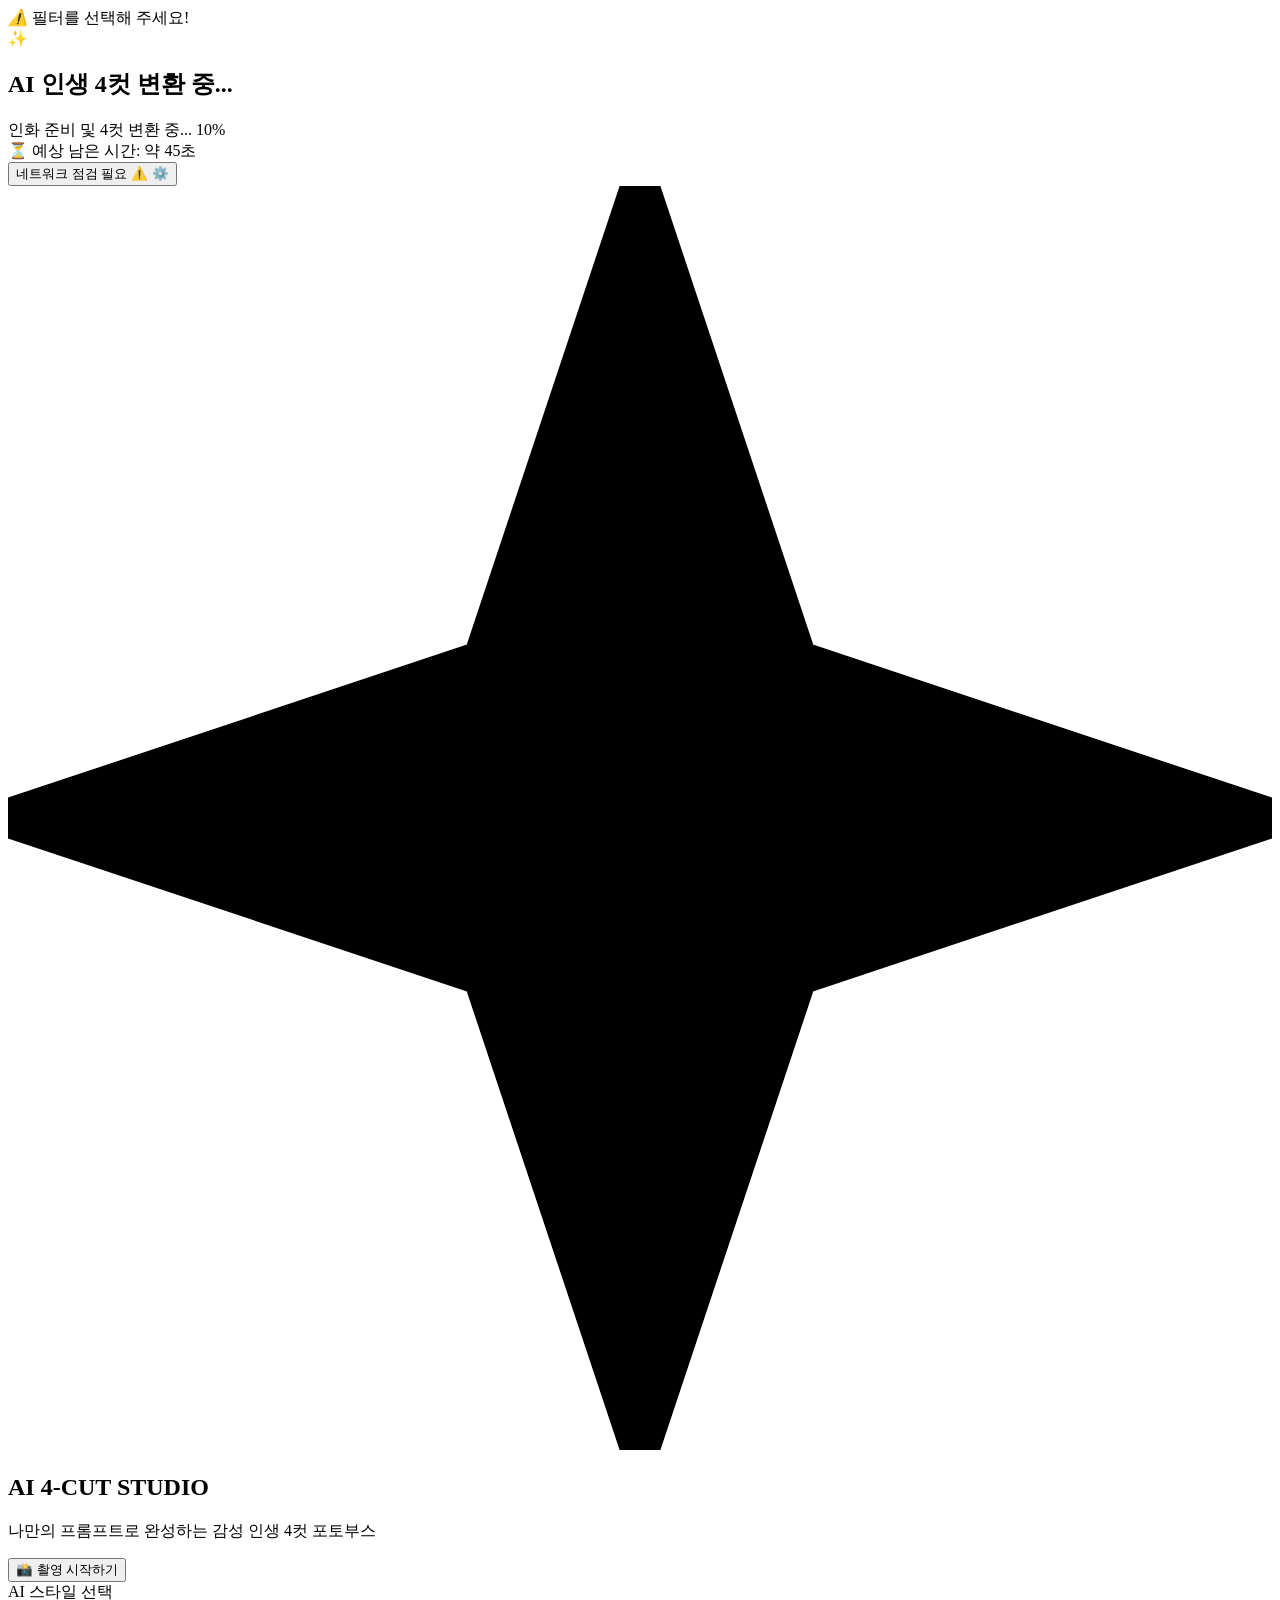
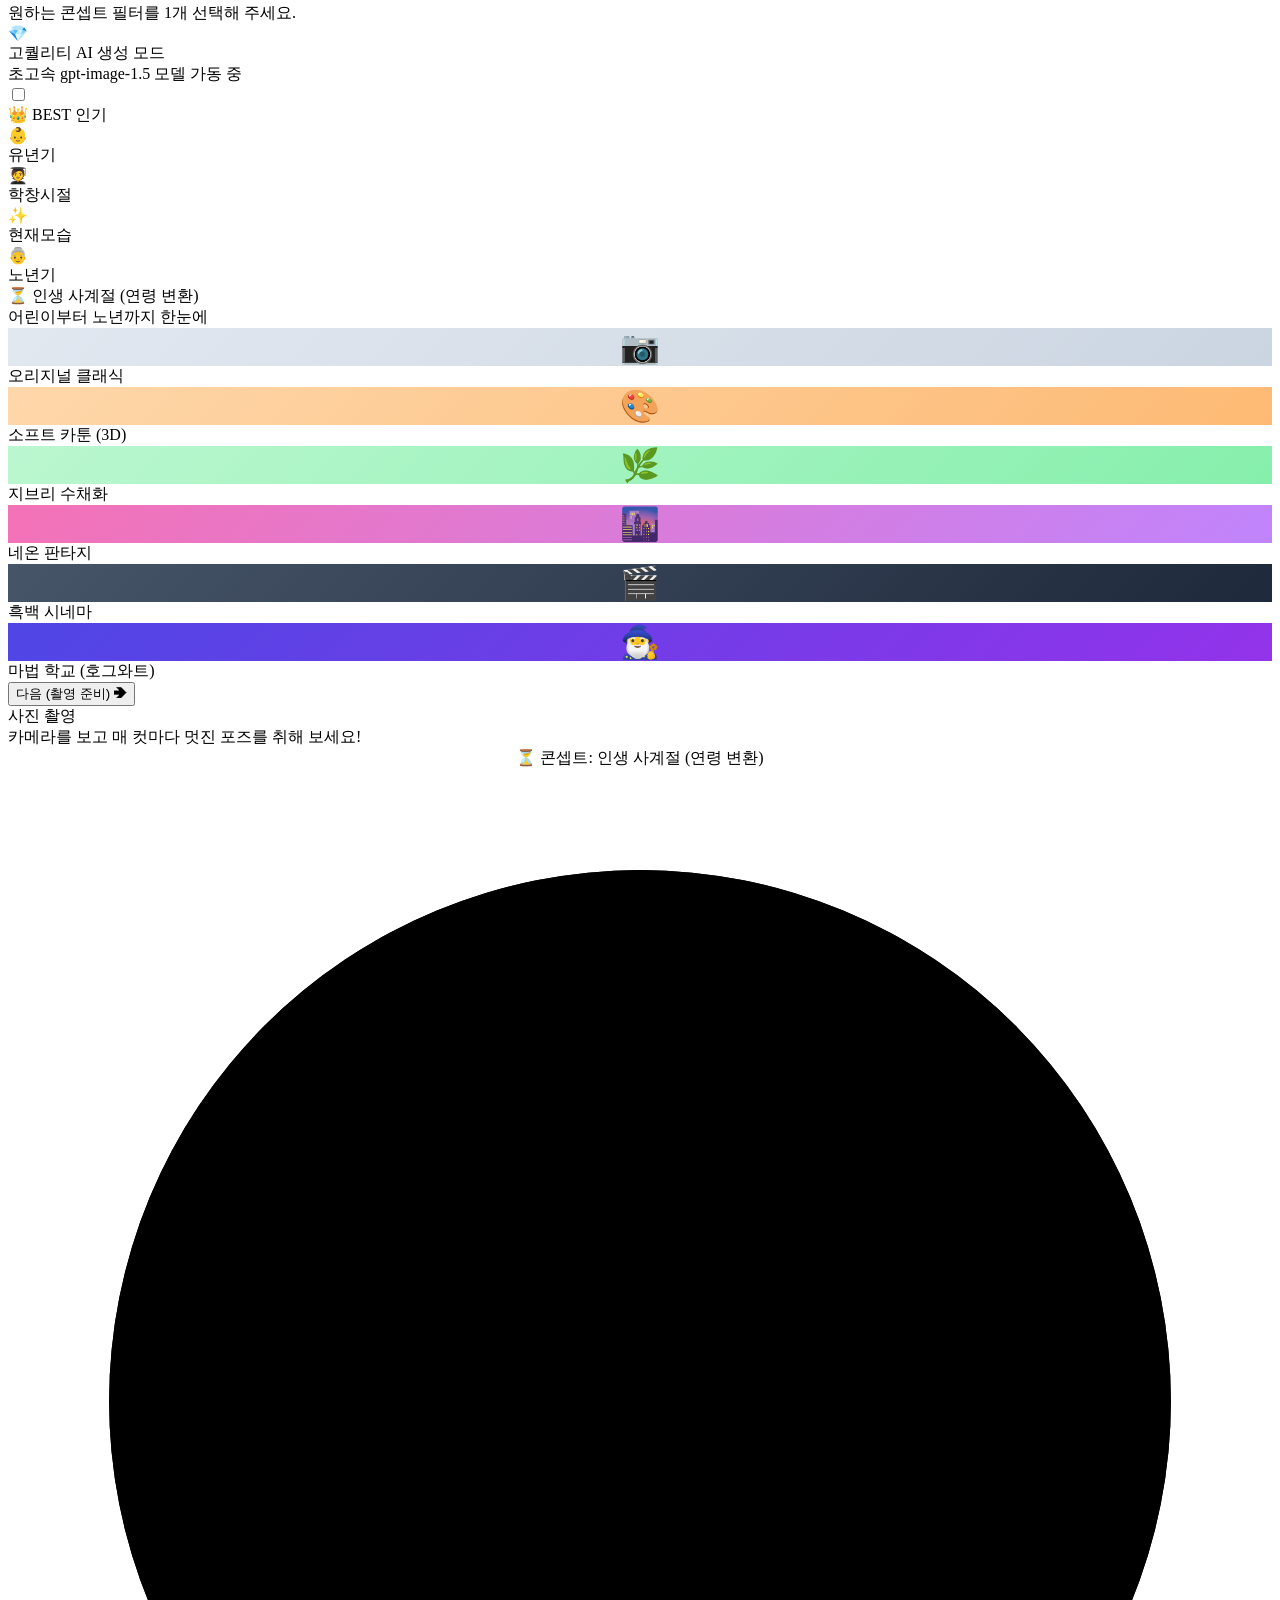
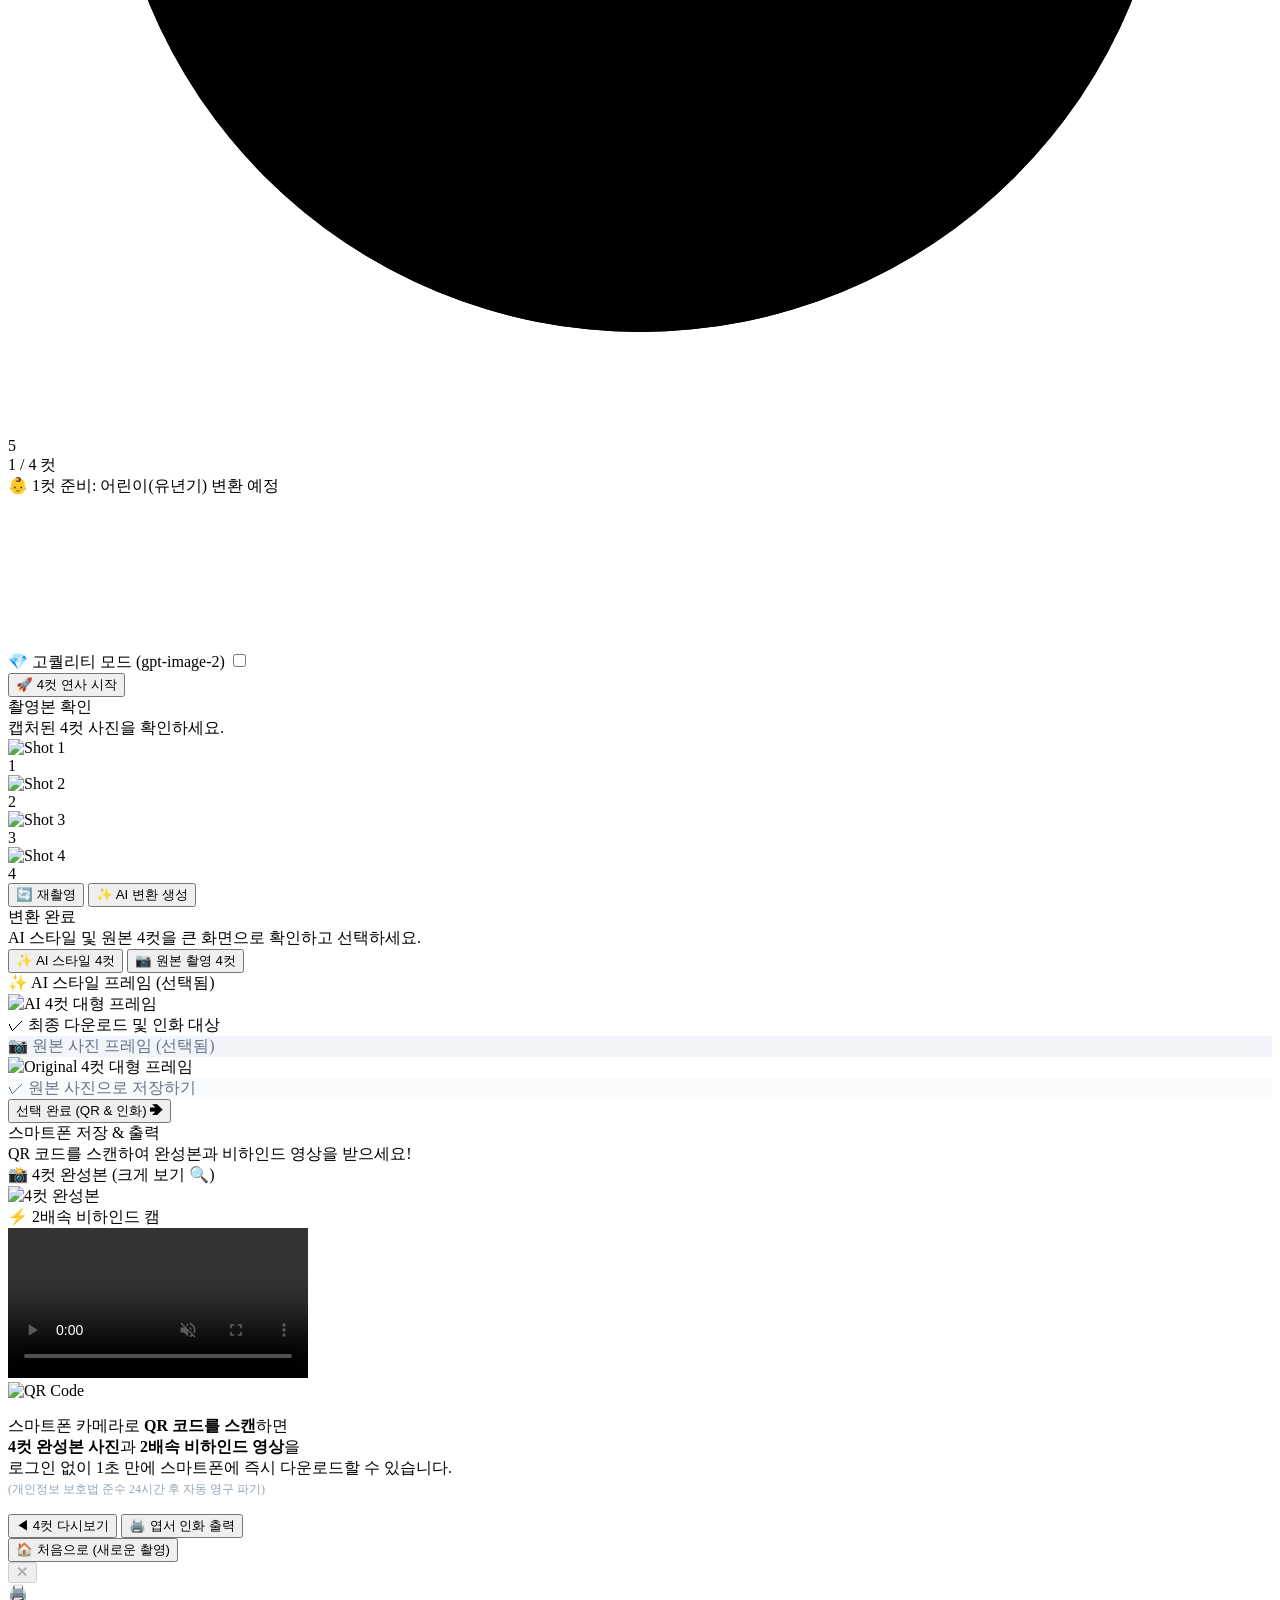
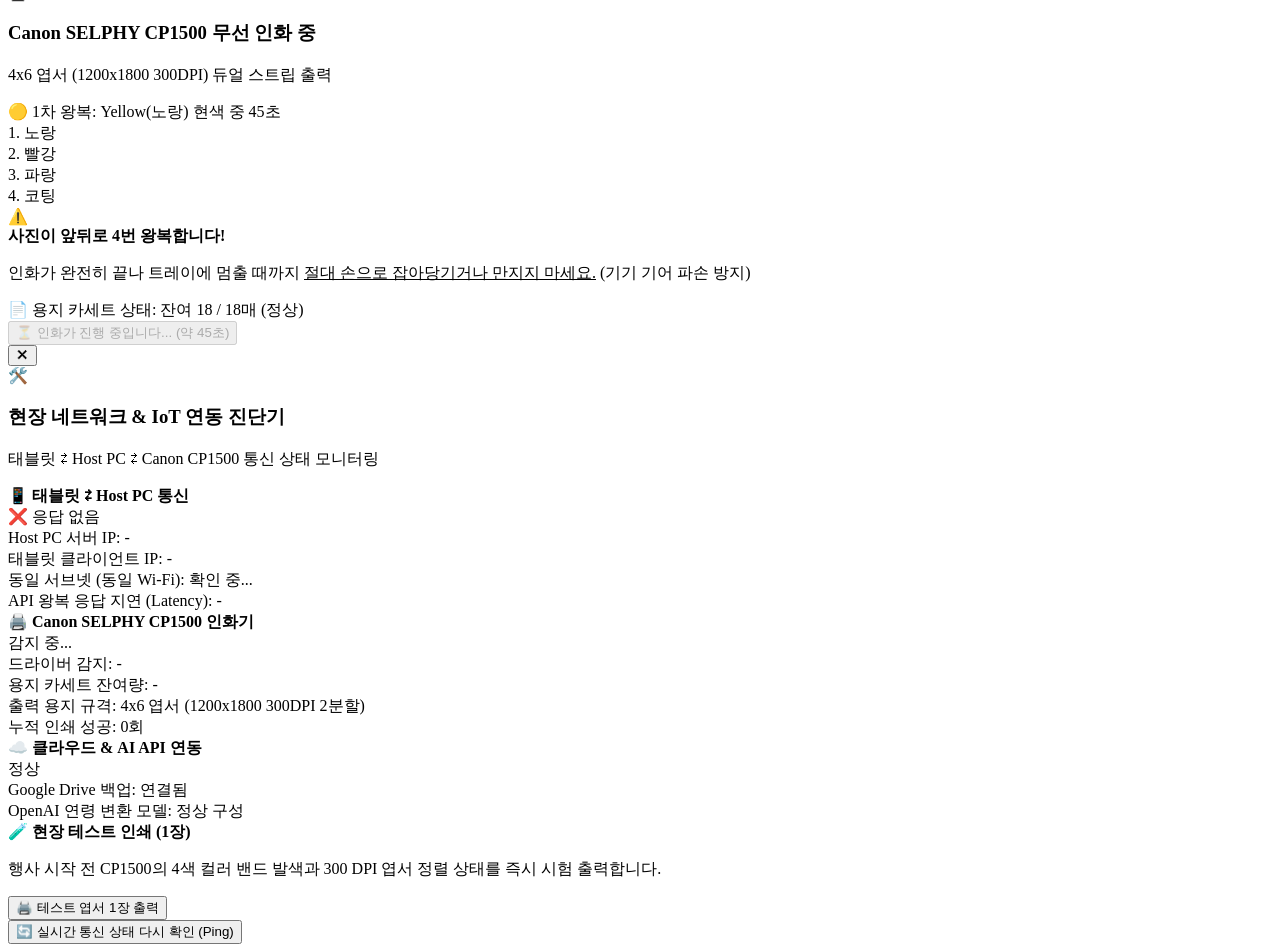
==== commit d54f4e33: "feat: AI 변환 로딩 UI 간소화, Finish 버튼 2단 개편, 엽서 인쇄 전체 이미지 Aspect Fit 크롭 왜곡 해결" ====
--- a/local-server/templates/index.html
+++ b/local-server/templates/index.html
@@ -25,77 +25,35 @@
       </div>
     </div>
 
-    <!-- AI 변환 & 인화 실시간 동적 로딩 오버레이 (멀티 스테이지 프로그레스 UI) -->
+    <!-- AI 변환 & 인화 실시간 간결 로딩 오버레이 (미니멀 프리미엄 UI) -->
     <div id="loading-overlay" class="loading-overlay">
-      <div class="dynamic-loading-card">
+      <div class="dynamic-loading-card simple-loading-card">
         <!-- 상단 헤더 & 회전 스피너 -->
         <div class="loading-header-area">
           <div class="quantum-spinner-wrap">
             <div class="quantum-spinner"></div>
-            <div class="camera-center-icon">📸</div>
-          </div>
-          <h2 class="loading-dynamic-title">AI 인생 4컷 인화 & 생성 중</h2>
-          <p id="loading-dynamic-desc" class="loading-dynamic-desc">최신 OpenAI 생성 AI가 얼굴 골격과 고유 특징을 정밀 분석하고 있습니다...</p>
-        </div>
-
-        <!-- 실시간 프로그레스 바 & 타임 트래커 -->
+            <div class="camera-center-icon">✨</div>
+          </div>
+          <h2 id="loading-main-title" class="loading-dynamic-title">AI 인생 4컷 변환 중...</h2>
+        </div>
+
+        <!-- 실시간 프로그레스 게이지 & 남은 시간 -->
         <div class="progress-section">
           <div class="progress-meta-row">
-            <span id="progress-step-badge" class="progress-step-badge">1단계: 유년기 변환</span>
-            <span id="progress-percent-text" class="progress-percent-text">15%</span>
+            <span id="loading-status-text" class="progress-status-highlight">인화 준비 및 4컷 변환 중...</span>
+            <span id="progress-percent-text" class="progress-percent-text font-mono">10%</span>
           </div>
           <div class="progress-bar-track">
-            <div id="progress-bar-fill" class="progress-bar-fill" style="width: 15%;"></div>
-          </div>
-          <div class="time-meta-row">
-            <span id="loading-timer-elapsed" class="timer-badge">⏱️ 경과 시간: 00:00</span>
-            <span id="loading-timer-remaining" class="timer-badge highlight">⏳ 예상 남은 시간: 약 90초</span>
-          </div>
-        </div>
-
-        <!-- 5단계 생애주기 스텝 트래커 -->
-        <div class="timeline-stepper">
-          <div class="stepper-item active" id="step-track-1">
-            <div class="stepper-circle">👶</div>
-            <div class="stepper-info">
-              <div class="stepper-title">1컷 유년기</div>
-              <div class="stepper-status" id="step-stat-1">변환 중</div>
-            </div>
-          </div>
-          <div class="stepper-item" id="step-track-2">
-            <div class="stepper-circle">🎓</div>
-            <div class="stepper-info">
-              <div class="stepper-title">2컷 청소년기</div>
-              <div class="stepper-status" id="step-stat-2">대기 중</div>
-            </div>
-          </div>
-          <div class="stepper-item" id="step-track-3">
-            <div class="stepper-circle">📸</div>
-            <div class="stepper-info">
-              <div class="stepper-title">3컷 현재 모습</div>
-              <div class="stepper-status" id="step-stat-3">대기 중</div>
-            </div>
-          </div>
-          <div class="stepper-item" id="step-track-4">
-            <div class="stepper-circle">👓</div>
-            <div class="stepper-info">
-              <div class="stepper-title">4컷 황혼기</div>
-              <div class="stepper-status" id="step-stat-4">대기 중</div>
-            </div>
-          </div>
-          <div class="stepper-item" id="step-track-5">
-            <div class="stepper-circle">🖨️</div>
-            <div class="stepper-info">
-              <div class="stepper-title">인화 & 합성</div>
-              <div class="stepper-status" id="step-stat-5">대기 중</div>
-            </div>
-          </div>
-        </div>
-
-        <!-- 하단 팁 / 감성 안내 -->
-        <div class="loading-tip-box">
-          <span class="tip-bulb">💡</span>
-          <span id="loading-tip-text">DSLR 85mm 렌즈의 섬세한 피부 질감과 본인 고유의 얼굴 골격을 살려 생애 사계절을 완성하고 있습니다.</span>
+            <div id="progress-bar-fill" class="progress-bar-fill" style="width: 10%;"></div>
+          </div>
+          <div class="time-meta-row simple-time-row">
+            <span id="loading-timer-remaining" class="timer-badge highlight">⏳ 예상 남은 시간: 약 45초</span>
+          </div>
+        </div>
+
+        <!-- 변환 완료 이벤트성 배너 (100% 도달 시 노출) -->
+        <div id="loading-complete-banner" class="loading-complete-banner" style="display: none;">
+          <div class="complete-badge">🎉 AI 4컷 변환 완료!</div>
         </div>
       </div>
     </div>
@@ -418,13 +376,21 @@
         </div>
       </div>
 
-      <footer class="fixed-footer">
-        <div class="split-buttons finish-action-buttons">
-          <button id="btn-back-to-result" class="btn btn-outline-purple">
-            ◀ 4컷 다시보기 (크게)
+      <footer class="fixed-footer finish-fixed-footer">
+        <div class="finish-action-grid">
+          <!-- 1행: 4컷 다시보기 & 엽서 인화 출력 (50:50 분할) -->
+          <div class="finish-dual-btn-row">
+            <button id="btn-back-to-result" class="btn btn-action-dual btn-back-dual">
+              ◀ 4컷 다시보기
+            </button>
+            <button id="btn-print-modal" class="btn btn-action-dual btn-print-dual">
+              🖨️ 엽서 인화 출력
+            </button>
+          </div>
+          <!-- 2행: 처음으로 (새로운 촬영) 전폭 버튼 -->
+          <button id="btn-reset-home" class="btn btn-home-full">
+            🏠 처음으로 (새로운 촬영)
           </button>
-          <button id="btn-print-modal" class="btn btn-secondary">🖨️ 인화 출력</button>
-          <button id="btn-reset-home" class="btn btn-primary">🏠 처음으로</button>
         </div>
       </footer>
     </section>
@@ -909,69 +875,46 @@
 
     function startStatusPolling(sId) {
       pollStartTime = Date.now();
-      tipIndex = 0;
       
       // 초기 상태 리셋
-      document.getElementById('progress-bar-fill').style.width = '10%';
-      document.getElementById('progress-percent-text').innerText = '10%';
-      document.getElementById('progress-step-badge').innerText = '1단계: 유년기 변환';
-      document.getElementById('loading-dynamic-desc').innerText = 'AI가 원본 얼굴 골격과 생체 특징을 분석하고 있습니다...';
-      document.getElementById('loading-timer-elapsed').innerText = '⏱️ 경과 시간: 00:00';
-      document.getElementById('loading-timer-remaining').innerText = '⏳ 예상 남은 시간: 약 90초';
-
-      for (let i = 1; i <= 5; i++) {
-        const el = document.getElementById(`step-track-${i}`);
-        const stat = document.getElementById(`step-stat-${i}`);
-        if (el) el.className = 'stepper-item' + (i === 1 ? ' active' : '');
-        if (stat) stat.innerText = i === 1 ? '변환 분석 중' : '대기 중';
-      }
+      const mainTitle = document.getElementById('loading-main-title');
+      const statusText = document.getElementById('loading-status-text');
+      const timerRemaining = document.getElementById('loading-timer-remaining');
+      const completeBanner = document.getElementById('loading-complete-banner');
+      const progFill = document.getElementById('progress-bar-fill');
+      const progText = document.getElementById('progress-percent-text');
+
+      if (mainTitle) mainTitle.innerText = 'AI 인생 4컷 변환 중...';
+      if (statusText) statusText.innerText = '인화 준비 및 4컷 변환 진행 중...';
+      if (timerRemaining) timerRemaining.innerText = '⏳ 예상 남은 시간: 약 45초';
+      if (completeBanner) completeBanner.style.display = 'none';
+      if (progFill) progFill.style.width = '10%';
+      if (progText) progText.innerText = '10%';
 
       if (statusPollInterval) clearInterval(statusPollInterval);
 
       statusPollInterval = setInterval(async () => {
         const elapsedSec = Math.floor((Date.now() - pollStartTime) / 1000);
-        document.getElementById('loading-timer-elapsed').innerText = `⏱️ 경과 시간: ${formatTime(elapsedSec)}`;
         
-        // 예상 남은 시간 계산 (기본 100초 기준 점진적 감소, 최소 5초)
-        const remainSec = Math.max(5, 100 - elapsedSec);
-        document.getElementById('loading-timer-remaining').innerText = `⏳ 예상 남은 시간: 약 ${remainSec}초`;
-
-        // 팁 텍스트 6초마다 변경
-        if (elapsedSec % 6 === 0) {
-          tipIndex = (tipIndex + 1) % tipsList.length;
-          document.getElementById('loading-tip-text').innerText = tipsList[tipIndex];
+        // 예상 남은 시간 계산 (기본 60초 기준 점진적 감소, 최소 5초)
+        const remainSec = Math.max(5, 60 - elapsedSec);
+        if (timerRemaining) {
+          timerRemaining.innerText = `⏳ 예상 남은 시간: 약 ${remainSec}초`;
         }
 
         try {
           const res = await fetch(`/api/transform_status/${sId}`);
           if (res.ok) {
             const st = await res.json();
-            const prog = Math.min(98, Math.max(st.progress || 10, Math.min(95, Math.floor(elapsedSec * 1.0))));
-            document.getElementById('progress-bar-fill').style.width = `${prog}%`;
-            document.getElementById('progress-percent-text').innerText = `${prog}%`;
+            const prog = Math.min(98, Math.max(st.progress || 10, Math.min(95, Math.floor(elapsedSec * 1.6))));
+            if (progFill) progFill.style.width = `${prog}%`;
+            if (progText) progText.innerText = `${prog}%`;
             
-            if (st.step_name) {
-              document.getElementById('progress-step-badge').innerText = `${st.step}단계: ${st.step_name}`;
-            }
-            if (st.message) {
-              document.getElementById('loading-dynamic-desc').innerText = st.message;
-            }
-
-            // 스텝 트래커 상태 갱신
-            const curStep = st.step || 1;
-            for (let i = 1; i <= 5; i++) {
-              const el = document.getElementById(`step-track-${i}`);
-              const stat = document.getElementById(`step-stat-${i}`);
-              if (!el || !stat) continue;
-              if (i < curStep) {
-                el.className = 'stepper-item completed';
-                stat.innerText = '완료 ✓';
-              } else if (i === curStep) {
-                el.className = 'stepper-item active';
-                stat.innerText = '진행 중...';
-              } else {
-                el.className = 'stepper-item';
-                stat.innerText = '대기 중';
+            if (statusText) {
+              if (st.step_name) {
+                statusText.innerText = `${st.step_name} (${prog}%)`;
+              } else if (st.message) {
+                statusText.innerText = st.message;
               }
             }
           }
@@ -1023,25 +966,28 @@
           document.getElementById('orig-frame-preview').src = data.orig_frame_base64 || data.orig_frame_url;
           document.getElementById('qr-code-img').src = data.qr_code_base64;
 
-          // 100% 완료 상태 표시
-          document.getElementById('progress-bar-fill').style.width = '100%';
-          document.getElementById('progress-percent-text').innerText = '100%';
-          document.getElementById('progress-step-badge').innerText = '완료: 인화 준비 완료';
-          document.getElementById('loading-dynamic-desc').innerText = 'AI 인생 4컷 생성이 완벽히 완료되었습니다!';
-          for (let i = 1; i <= 5; i++) {
-            const el = document.getElementById(`step-track-${i}`);
-            const stat = document.getElementById(`step-stat-${i}`);
-            if (el) el.className = 'stepper-item completed';
-            if (stat) stat.innerText = '완료 ✓';
-          }
-
           stopStatusPolling();
 
-          // 부드러운 전환
+          // ✨ 100% 완료 및 이벤트성 완료 애니메이션 노출
+          const progFill = document.getElementById('progress-bar-fill');
+          const progText = document.getElementById('progress-percent-text');
+          const mainTitle = document.getElementById('loading-main-title');
+          const statusText = document.getElementById('loading-status-text');
+          const timerRemaining = document.getElementById('loading-timer-remaining');
+          const completeBanner = document.getElementById('loading-complete-banner');
+
+          if (progFill) progFill.style.width = '100%';
+          if (progText) progText.innerText = '100%';
+          if (mainTitle) mainTitle.innerText = '✨ 변환 완료!';
+          if (statusText) statusText.innerText = '완성된 4컷 사진을 불러옵니다...';
+          if (timerRemaining) timerRemaining.innerText = '✅ 준비 완료!';
+          if (completeBanner) completeBanner.style.display = 'block';
+
+          // 0.8초 후 화면 전환
           setTimeout(() => {
             overlay.classList.remove('active');
             navigateTo('screen-result');
-          }, 600);
+          }, 800);
         } else {
           throw new Error('변환 실패');
         }
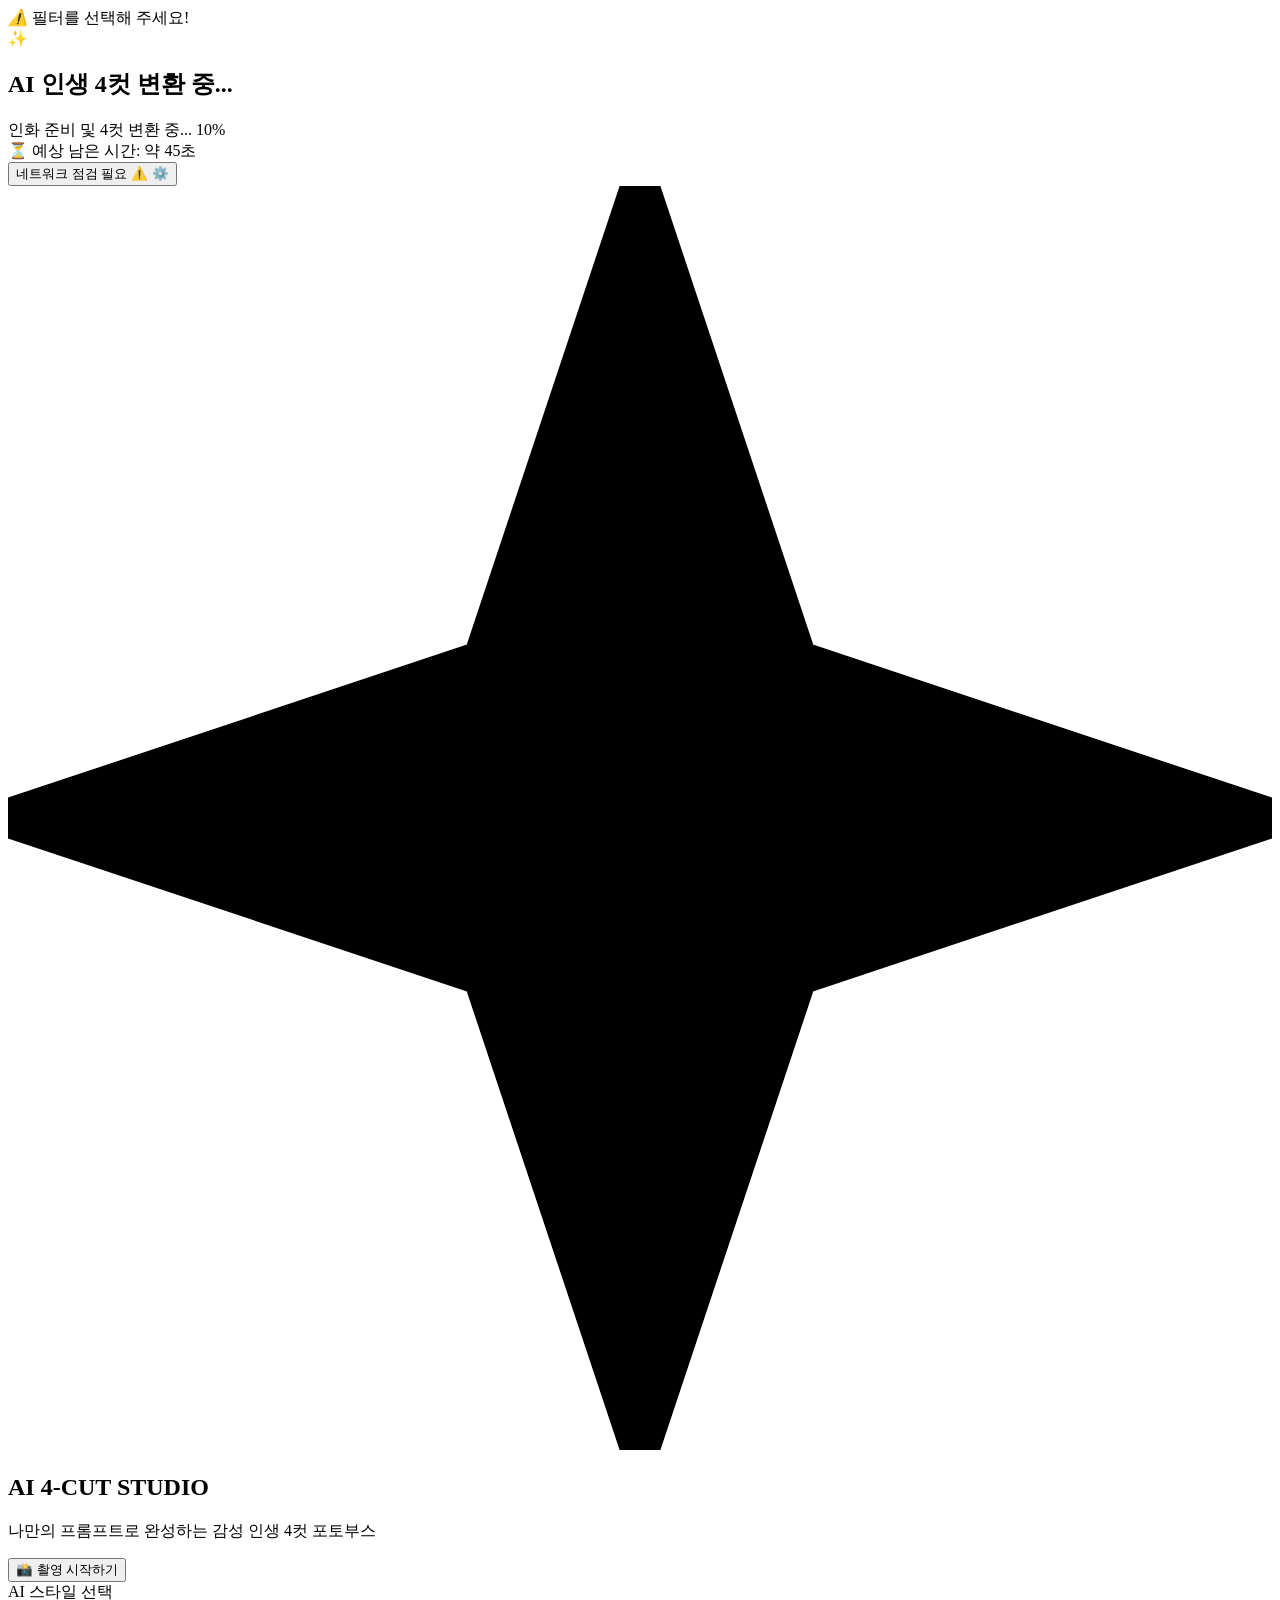
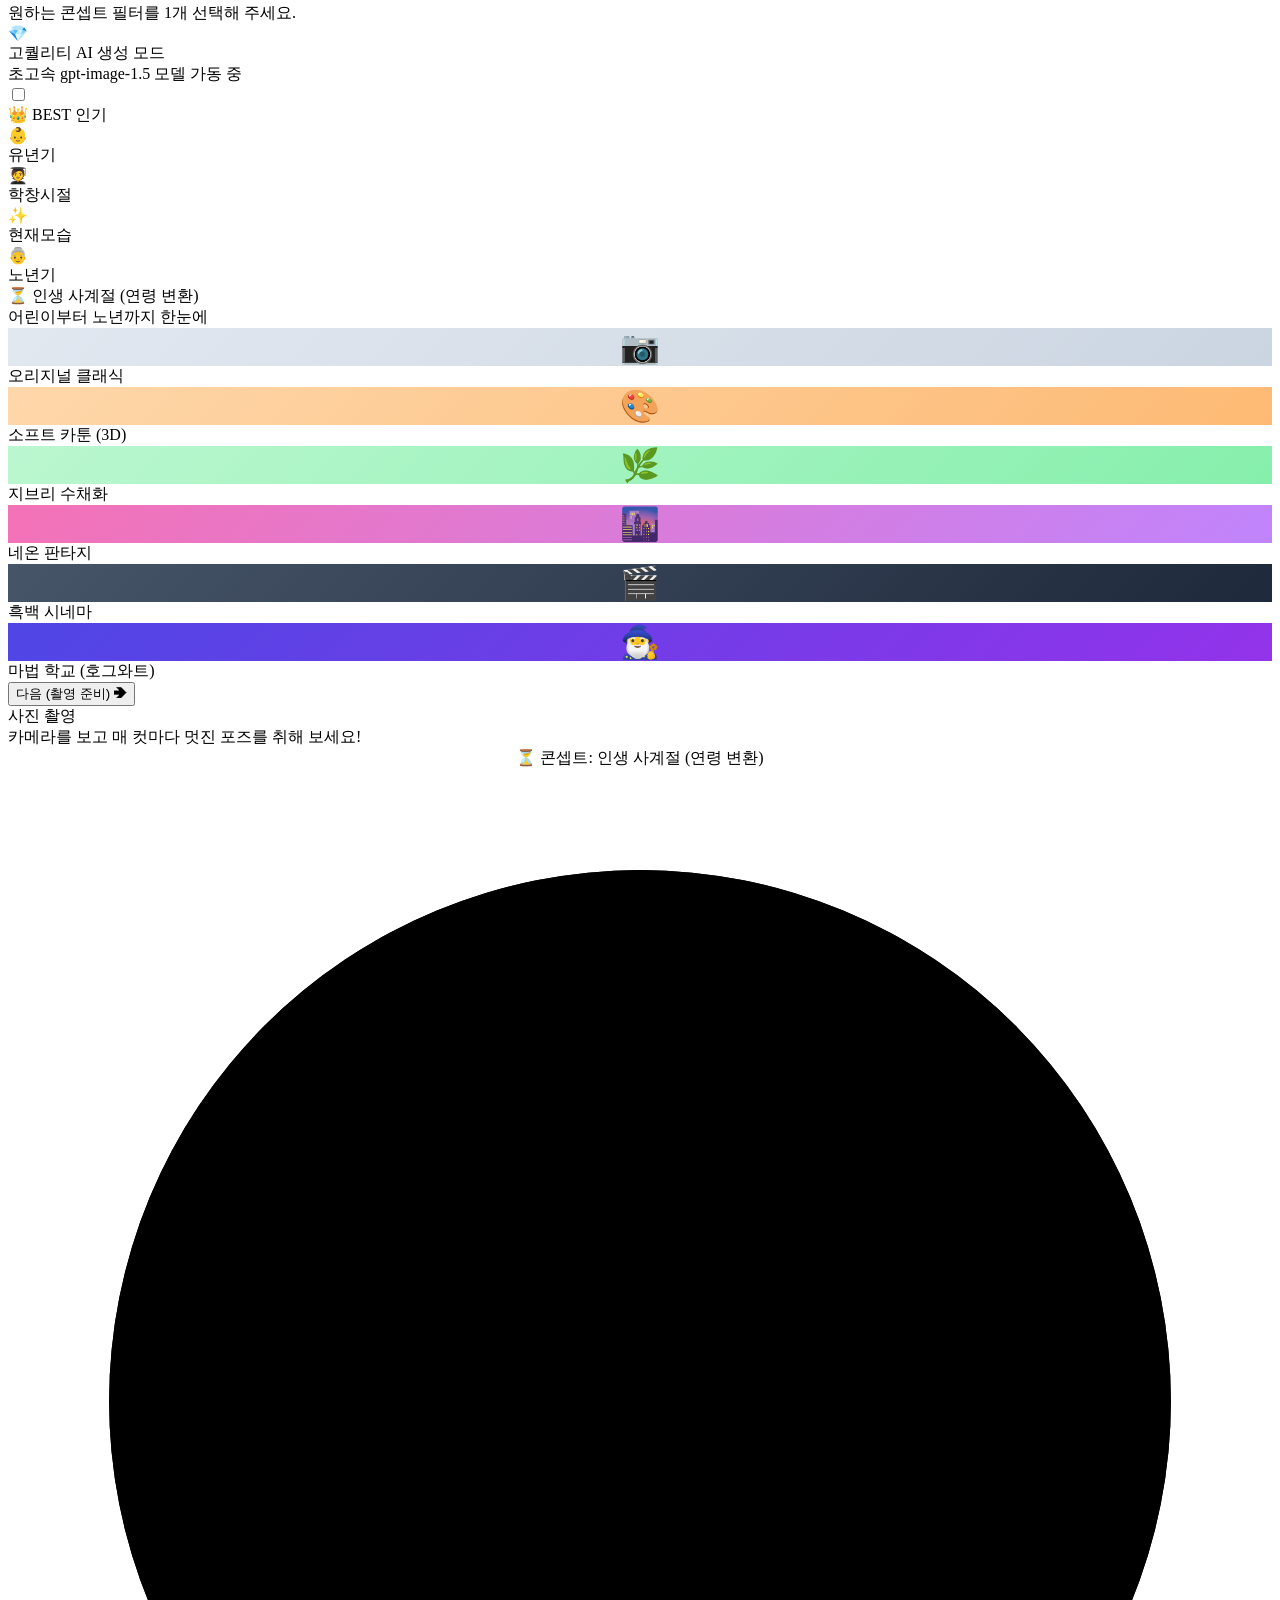
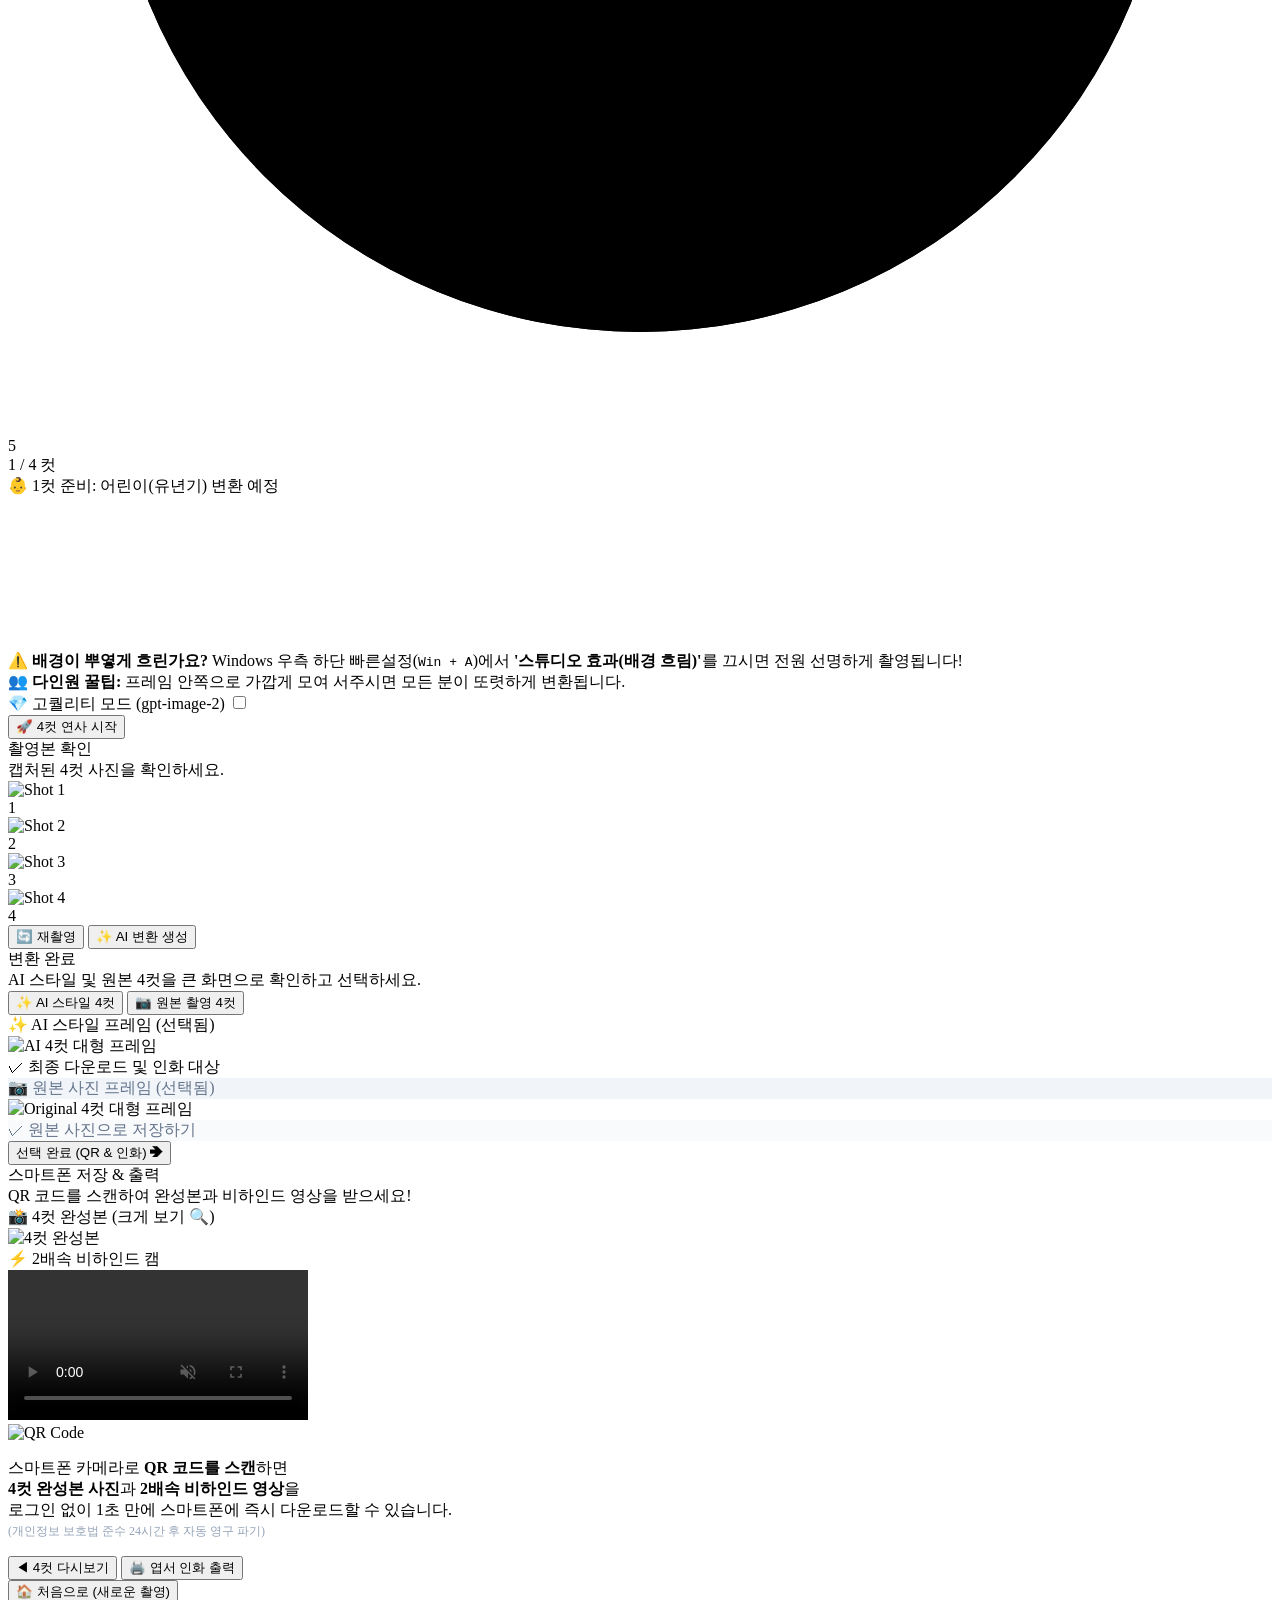
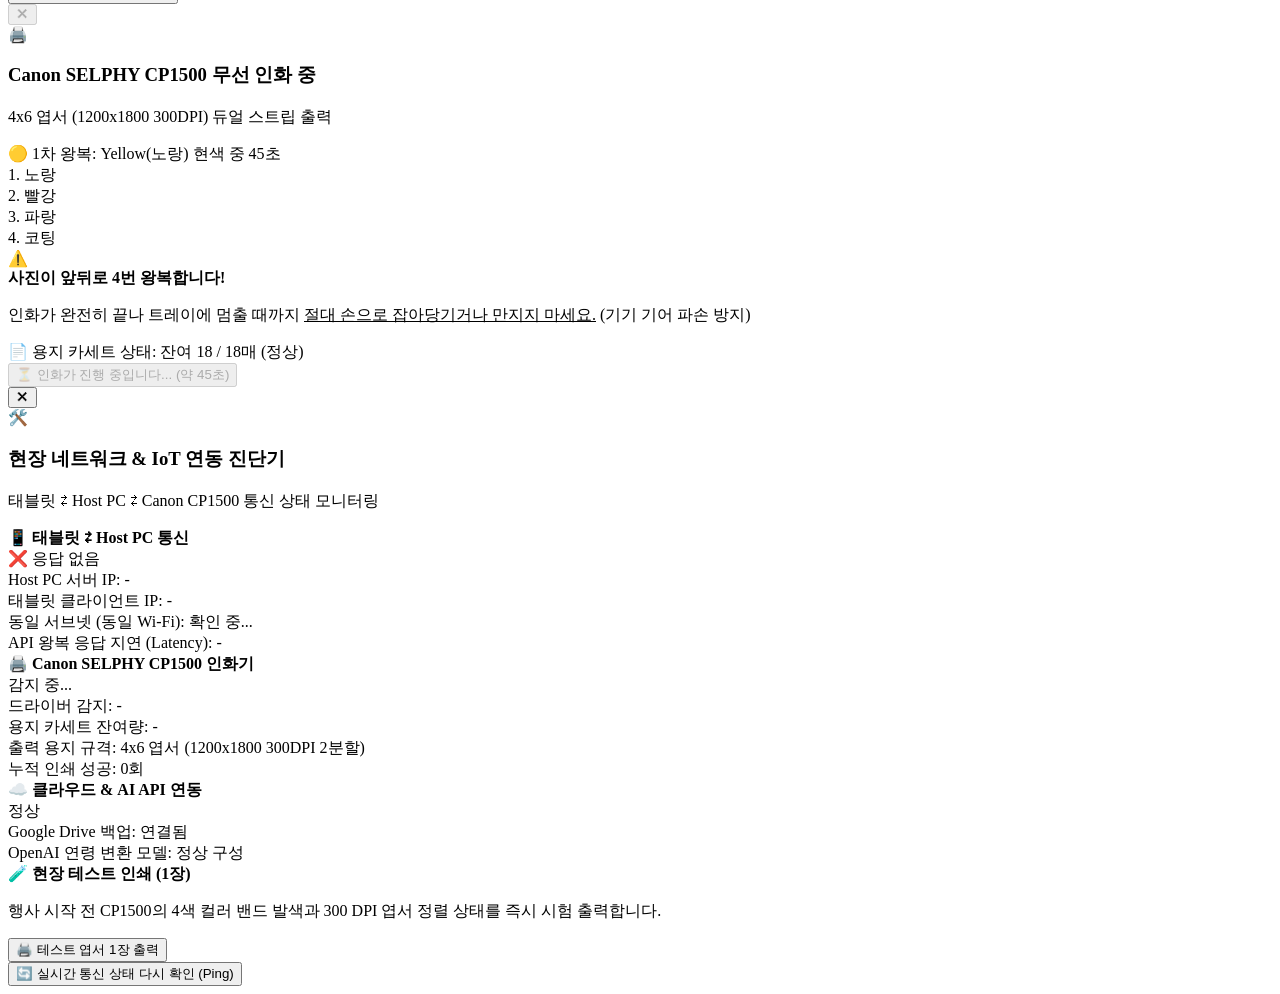
==== commit 1e4daac1: "feat: Vercel 프론트엔드 연령변환(인생 사계절) 테마 복원 및 동기화, 다인원 블러 개선, 태블릿 백엔드 연동 모듈 및 스마트 QR 구축" ====
--- a/local-server/templates/index.html
+++ b/local-server/templates/index.html
@@ -205,9 +205,9 @@
         <div class="header-desc">카메라를 보고 매 컷마다 멋진 포즈를 취해 보세요!</div>
       </header>
 
-      <div class="screen-content flex-column-content">
+      <div class="screen-content scrollable-content shoot-scrollable-content">
         <!-- 현재 적용 테마 뱃지 -->
-        <div style="text-align: center;">
+        <div style="text-align: center; width: 100%;">
           <div id="shoot-current-theme" class="current-theme-badge">⏳ 콘셉트: 인생 사계절 (연령 변환)</div>
         </div>
 
@@ -232,6 +232,18 @@
           </div>
         </div>
 
+        <!-- 다인원 또렷한 촬영 및 Windows 배경 흐림 해제 안내 배너 -->
+        <div class="camera-help-box">
+          <div class="camera-help-item">
+            <span class="help-icon">⚠️</span>
+            <span><strong>배경이 뿌옇게 흐린가요?</strong> Windows 우측 하단 빠른설정(<code>Win + A</code>)에서 <strong>'스튜디오 효과(배경 흐림)'</strong>를 끄시면 전원 선명하게 촬영됩니다!</span>
+          </div>
+          <div class="camera-help-item sub">
+            <span class="help-icon">👥</span>
+            <span><strong>다인원 꿀팁:</strong> 프레임 안쪽으로 가깝게 모여 서주시면 모든 분이 또렷하게 변환됩니다.</span>
+          </div>
+        </div>
+
         <!-- 촬영 화면 고퀄리티 모드 토글 스위치 바 -->
         <div class="shoot-quality-toggle-box">
           <span class="shoot-quality-label">💎 고퀄리티 모드 (gpt-image-2)</span>
@@ -241,7 +253,7 @@
           </label>
         </div>
 
-        <button id="btn-manual-trigger" class="btn btn-primary btn-large w-full">🚀 4컷 연사 시작</button>
+        <button id="btn-manual-trigger" class="btn btn-primary btn-large w-full btn-shoot-trigger">🚀 4컷 연사 시작</button>
       </div>
     </section>
 
@@ -698,10 +710,31 @@
       await initWebcam();
     });
 
-    // 웹캠 및 MediaRecorder 초기화
+    // 웹캠 및 MediaRecorder 초기화 (다인원 전체 선명도 보장 & OS/하드웨어 단 인위적 블러 차단)
     async function initWebcam() {
       try {
-        mediaStream = await navigator.mediaDevices.getUserMedia({ video: { width: 1280, height: 960 }, audio: false });
+        const constraints = {
+          video: {
+            width: { ideal: 1280 },
+            height: { ideal: 960 },
+            // OS(Windows Studio Effects)/하드웨어의 단일인물 배경 블러 억제 및 연속 초점 제약
+            advanced: [
+              { backgroundBlur: false },
+              { focusMode: "continuous" },
+              { exposureMode: "continuous" }
+            ]
+          },
+          audio: false
+        };
+
+        try {
+          mediaStream = await navigator.mediaDevices.getUserMedia(constraints);
+        } catch (constraintErr) {
+          // advanced 제약 미지원 브라우저/환경 호환 fallback
+          console.warn('Advanced constraints not supported, fallback to standard mode:', constraintErr);
+          mediaStream = await navigator.mediaDevices.getUserMedia({ video: { width: 1280, height: 960 }, audio: false });
+        }
+
         const videoElem = document.getElementById('webcam-preview');
         videoElem.srcObject = mediaStream;
 
@@ -885,41 +918,75 @@
       const progText = document.getElementById('progress-percent-text');
 
       if (mainTitle) mainTitle.innerText = 'AI 인생 4컷 변환 중...';
-      if (statusText) statusText.innerText = '인화 준비 및 4컷 변환 진행 중...';
-      if (timerRemaining) timerRemaining.innerText = '⏳ 예상 남은 시간: 약 45초';
+      if (statusText) statusText.innerText = '다인원 안면 및 포즈 분석을 준비하고 있습니다...';
+      if (timerRemaining) timerRemaining.innerText = isHighQuality ? '⏳ 예상 소요 시간: 약 75~85초' : '⏳ 예상 소요 시간: 약 60~70초';
       if (completeBanner) completeBanner.style.display = 'none';
       if (progFill) progFill.style.width = '10%';
       if (progText) progText.innerText = '10%';
 
       if (statusPollInterval) clearInterval(statusPollInterval);
 
+      let currentDisplayProgress = 10;
+      // 다인원 및 고화질 모드 고려 기준 기본 기대 시간 (초)
+      const expectedTotalSec = isHighQuality ? 85 : 70;
+
       statusPollInterval = setInterval(async () => {
         const elapsedSec = Math.floor((Date.now() - pollStartTime) / 1000);
         
-        // 예상 남은 시간 계산 (기본 60초 기준 점진적 감소, 최소 5초)
-        const remainSec = Math.max(5, 60 - elapsedSec);
-        if (timerRemaining) {
-          timerRemaining.innerText = `⏳ 예상 남은 시간: 약 ${remainSec}초`;
-        }
+        let serverProg = 10;
+        let stepName = "";
+        let serverMsg = "";
 
         try {
           const res = await fetch(`/api/transform_status/${sId}`);
           if (res.ok) {
             const st = await res.json();
-            const prog = Math.min(98, Math.max(st.progress || 10, Math.min(95, Math.floor(elapsedSec * 1.6))));
-            if (progFill) progFill.style.width = `${prog}%`;
-            if (progText) progText.innerText = `${prog}%`;
-            
-            if (statusText) {
-              if (st.step_name) {
-                statusText.innerText = `${st.step_name} (${prog}%)`;
-              } else if (st.message) {
-                statusText.innerText = st.message;
-              }
-            }
+            serverProg = st.progress || 10;
+            stepName = st.step_name || "";
+            serverMsg = st.message || "";
           }
         } catch (e) {
           console.log('Status polling error:', e);
+        }
+
+        // 지능형 프로그레스 계산:
+        // 서버의 실제 진행률과 시간 경과 기반 진행률을 부드럽게 결합
+        const timeRatio = Math.min(0.96, elapsedSec / expectedTotalSec);
+        const timeBasedProg = Math.floor(10 + timeRatio * 85); // 최대 95%
+        
+        // 서버 진행률과 시간 기반 진행률 중 더 높은 값으로 전진 (절대 뒤로 가지 않음)
+        const targetProgress = Math.max(serverProg, timeBasedProg);
+        if (targetProgress > currentDisplayProgress) {
+          currentDisplayProgress = Math.min(98, currentDisplayProgress + Math.max(1, Math.floor((targetProgress - currentDisplayProgress) * 0.4)));
+        } else if (elapsedSec > expectedTotalSec && currentDisplayProgress < 98) {
+          // 기대 시간 초과 시 96% -> 97% -> 98%로 미세 전진 (멈춤 느낌 방지)
+          if (Math.random() > 0.4) currentDisplayProgress = Math.min(98, currentDisplayProgress + 1);
+        }
+
+        if (progFill) progFill.style.width = `${currentDisplayProgress}%`;
+        if (progText) progText.innerText = `${currentDisplayProgress}%`;
+
+        // 지능형 남은 시간 (Smart ETA) 표기: 5초에서 고정되지 않고 세밀하게 피드백
+        if (timerRemaining) {
+          if (currentDisplayProgress >= 95 || elapsedSec >= expectedTotalSec) {
+            timerRemaining.innerText = `✨ 다인원 고화질 렌더링 마무리 중... (잠시만 기다려주세요)`;
+          } else {
+            const estRemain = Math.max(6, expectedTotalSec - elapsedSec);
+            timerRemaining.innerText = `⏳ 예상 남은 시간: 약 ${estRemain}초`;
+          }
+        }
+
+        // 상태 메시지 갱신 (중복 퍼센트 표기 제거하고 명료한 단계 안내)
+        if (statusText) {
+          if (stepName && serverMsg) {
+            statusText.innerText = `${stepName} — ${serverMsg}`;
+          } else if (stepName) {
+            statusText.innerText = stepName;
+          } else if (serverMsg) {
+            statusText.innerText = serverMsg;
+          } else {
+            statusText.innerText = 'AI 생애 주기 변환을 진행 중입니다...';
+          }
         }
       }, 1000);
     }
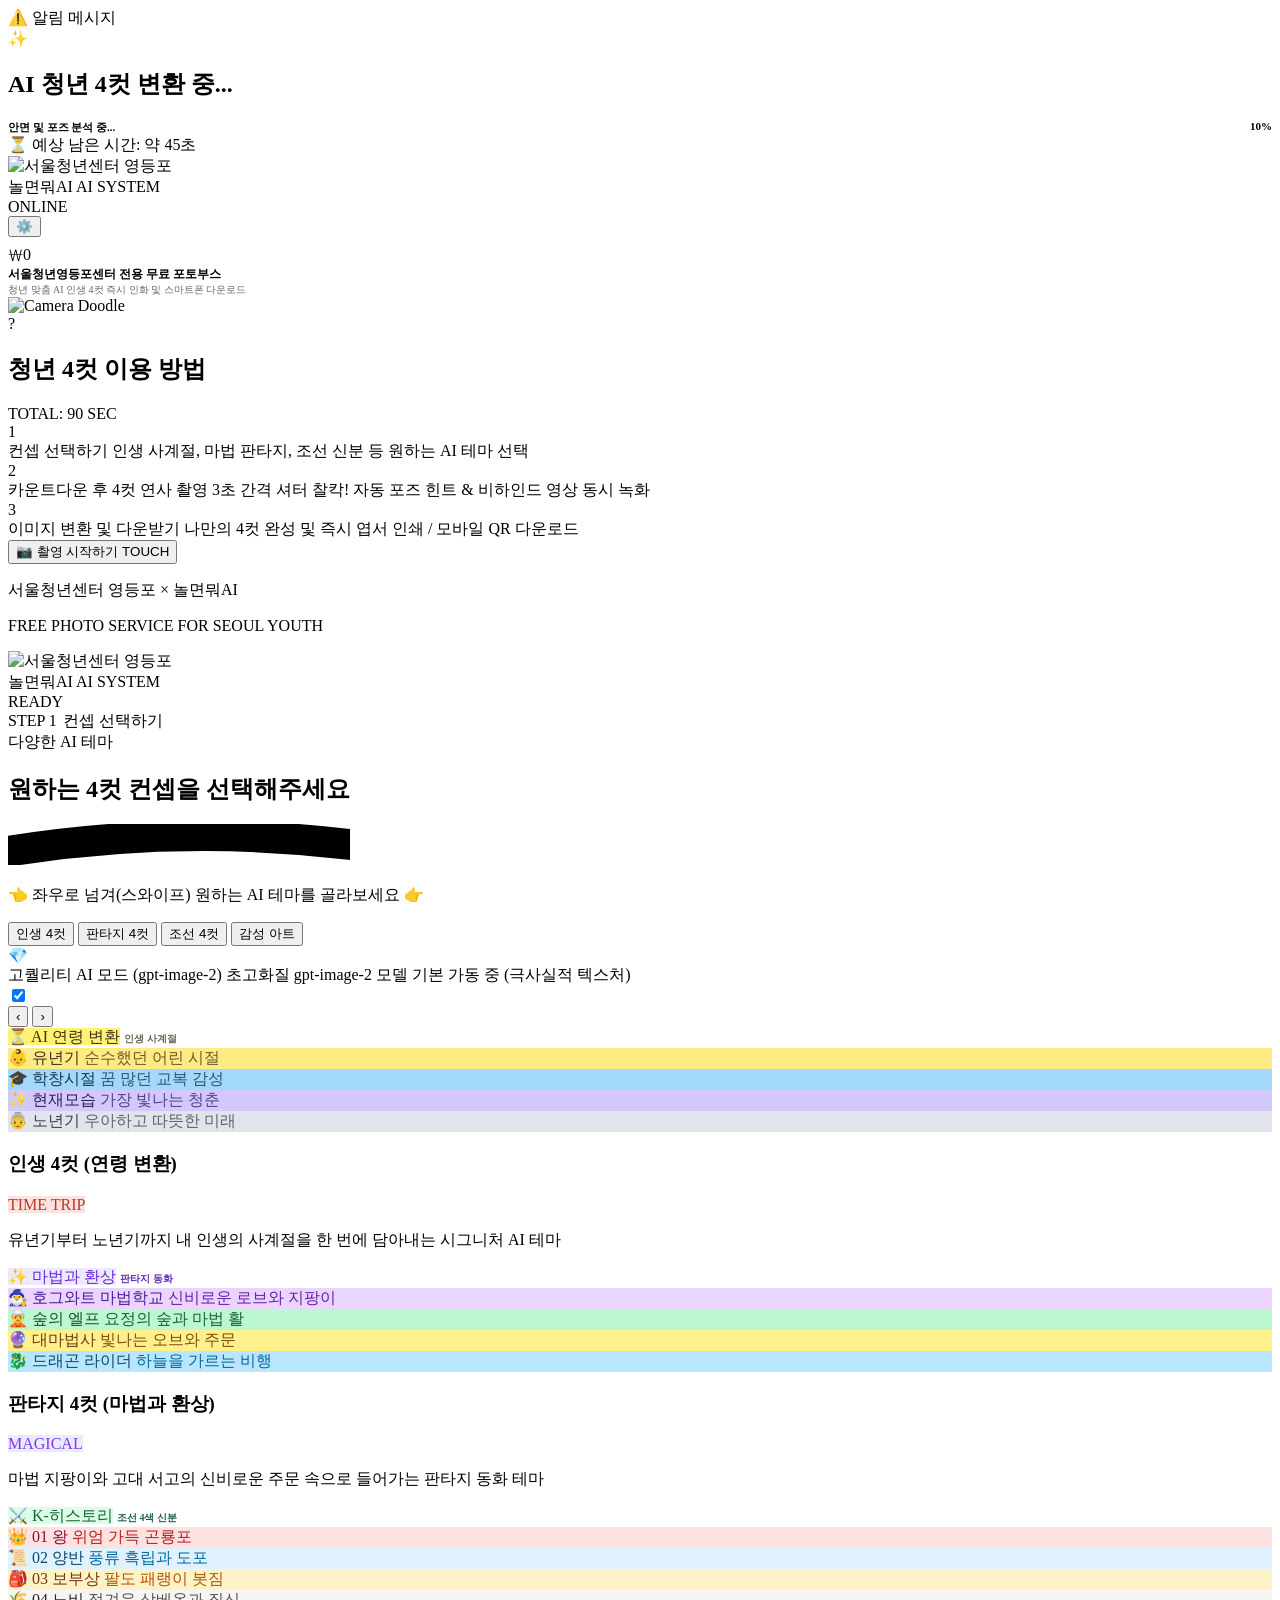
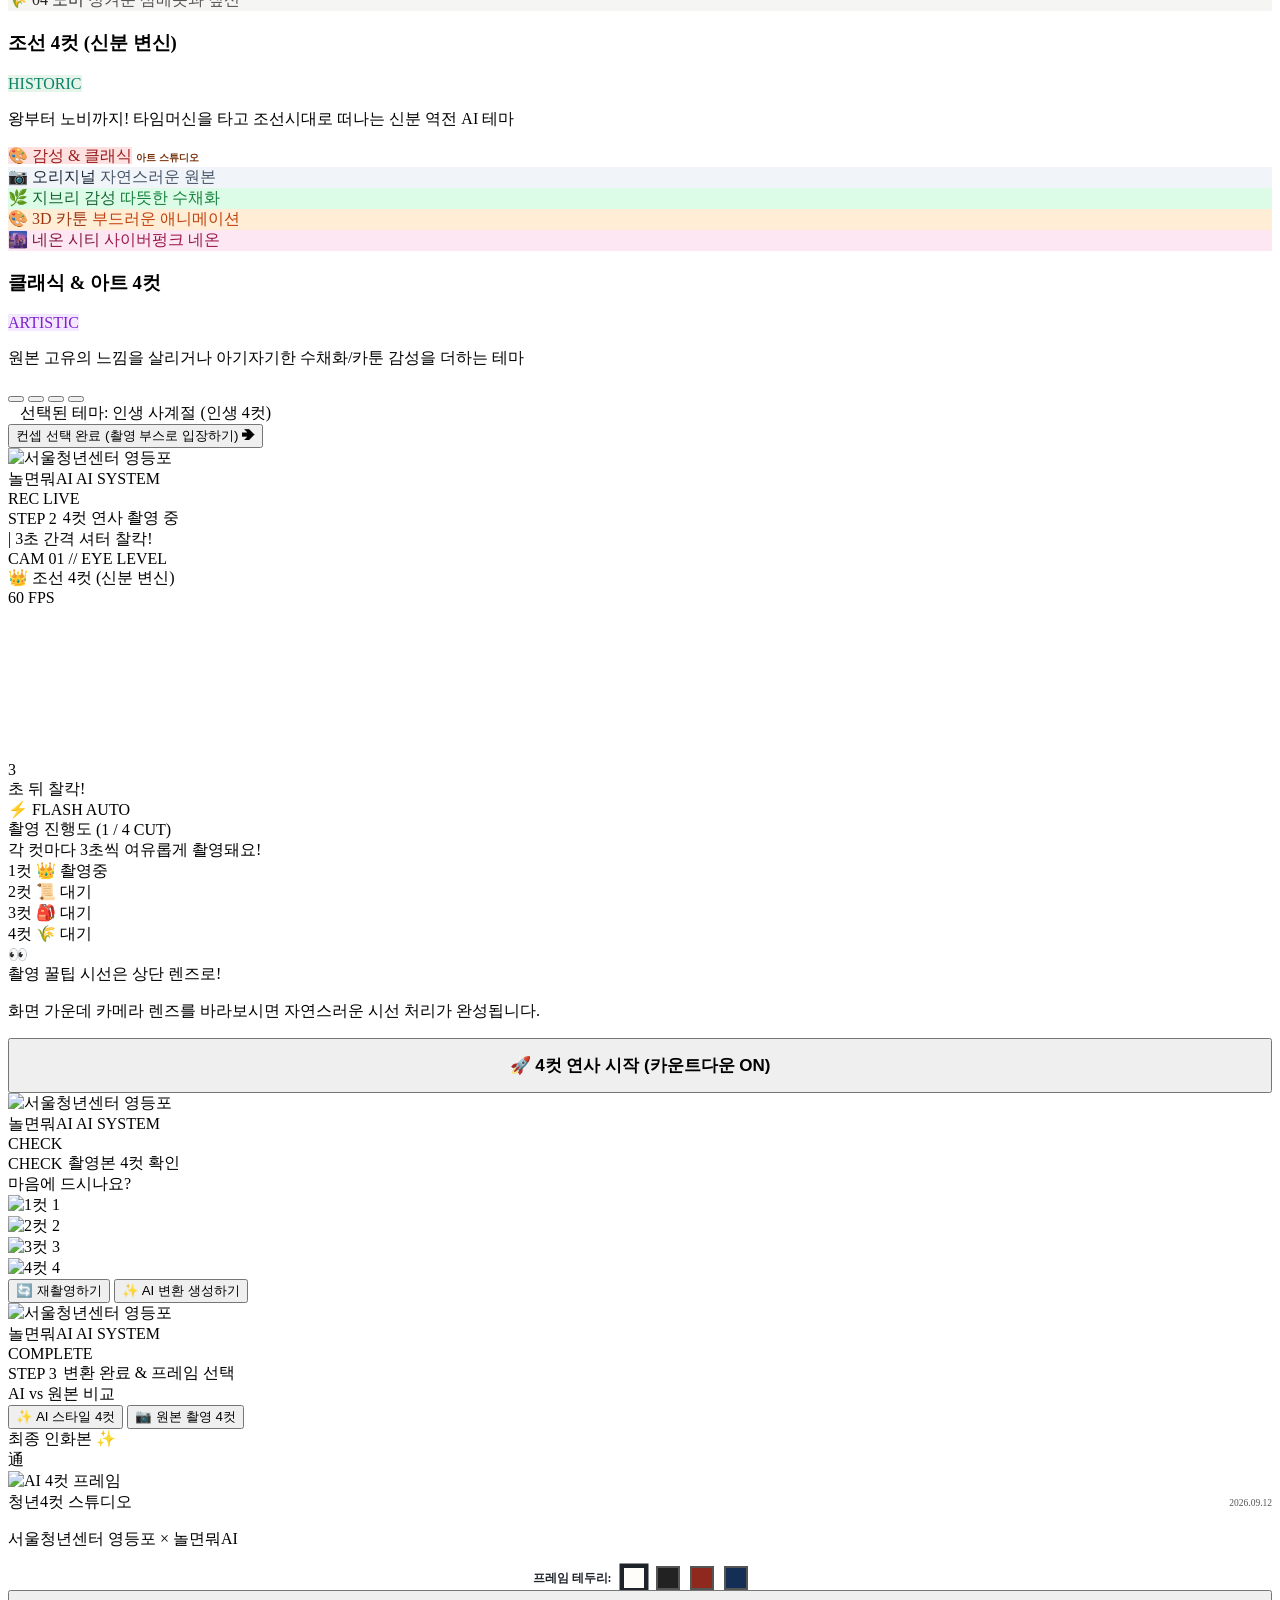
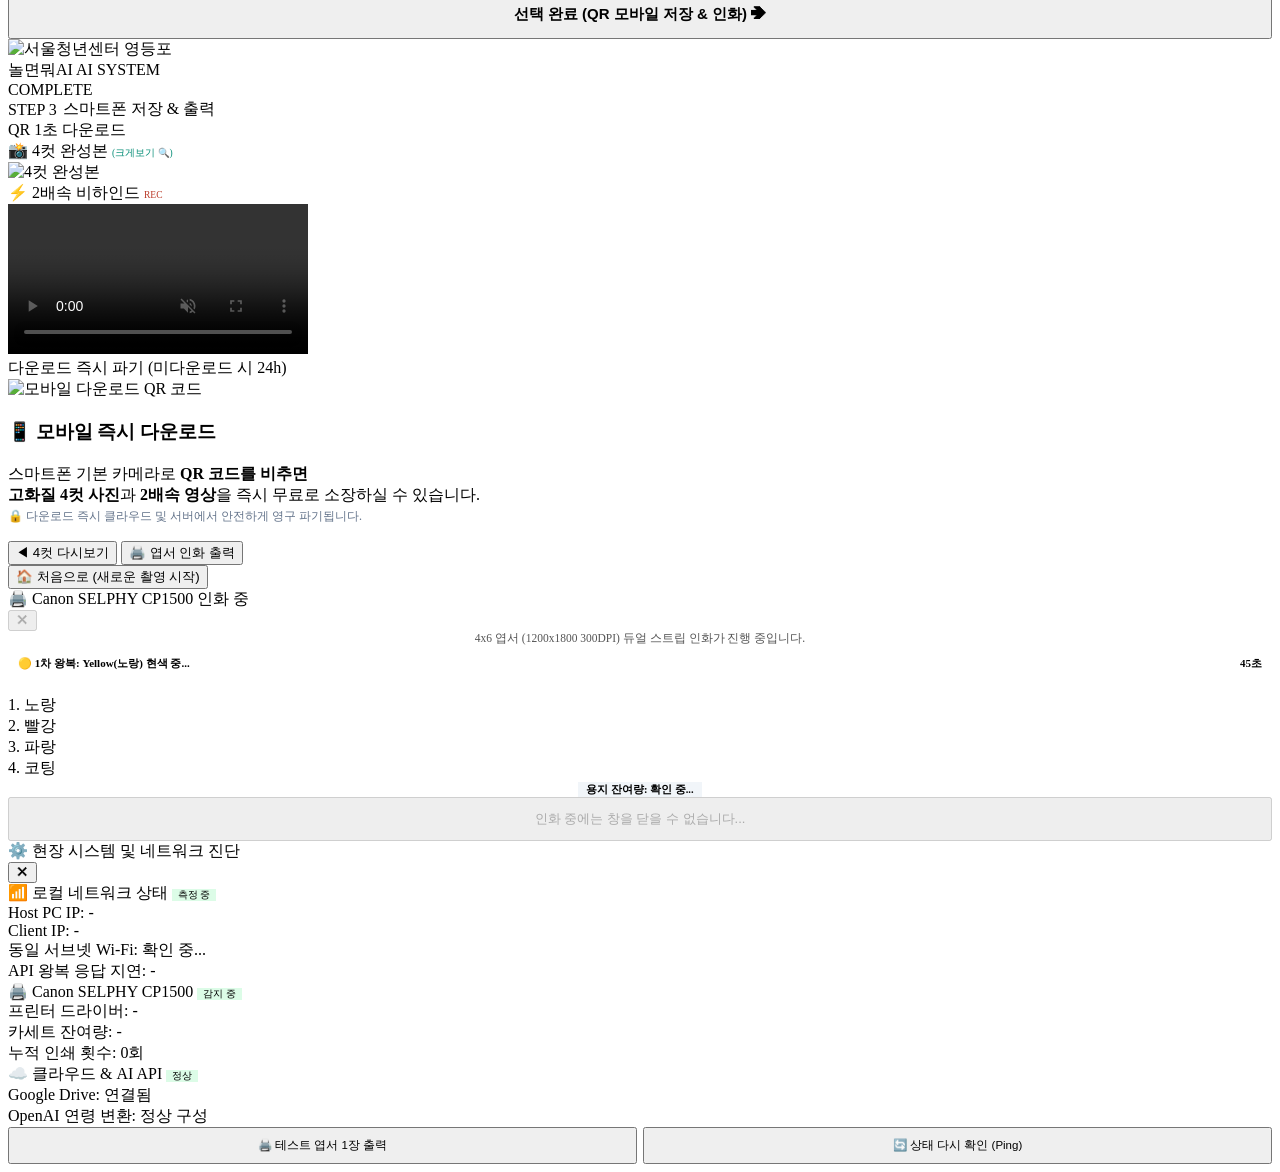
==== commit 691d553b: "fix: Vercel frontend design update, frame color QR sync, and prevent premature video deletion" ====
--- a/local-server/templates/index.html
+++ b/local-server/templates/index.html
@@ -3,14 +3,15 @@
 <head>
   <meta charset="UTF-8">
   <meta name="viewport" content="width=device-width, initial-scale=1.0, maximum-scale=1.0, user-scalable=no">
-  <title>AI 4-CUT STUDIO | 인생 4컷 포토부스</title>
-
-  <!-- Google Fonts -->
+  <title>청년 4컷 - 서울청년센터 영등포 × 놀면뭐AI</title>
+
+  <!-- Google Fonts: Gaegu, Pretendard, Noto Sans KR, Noto Serif KR -->
   <link rel="preconnect" href="https://fonts.googleapis.com">
   <link rel="preconnect" href="https://fonts.gstatic.com" crossorigin>
-  <link href="https://fonts.googleapis.com/css2?family=Outfit:wght@600;800&family=Pretendard:wght@400;600;700;800&display=swap" rel="stylesheet">
-  
-  <!-- CSS 스타일 가이드 연동 -->
+  <link href="https://fonts.googleapis.com/css2?family=Gaegu:wght@400;700&family=Nanum+Pen+Script&family=Noto+Sans+KR:wght@400;600;700;800;900&family=Noto+Serif+KR:wght@600;900&display=swap" rel="stylesheet">
+  <link rel="stylesheet" as="style" crossorigin href="https://cdn.jsdelivr.net/gh/orioncactus/pretendard@v1.3.9/dist/web/static/pretendard.min.css" />
+
+  <!-- 두들 & 네오브루탈리즘 스타일시트 -->
   <link rel="stylesheet" href="/templates/style.css">
 </head>
 <body>
@@ -19,615 +20,931 @@
     
     <!-- 필터 미선택 경고 토스트 알림 -->
     <div id="toast-alert" class="toast-alert">
-      <div class="toast-content">
-        <i>⚠️</i>
-        <span id="toast-message">필터를 선택해 주세요!</span>
+      <span>⚠️</span>
+      <span id="toast-message">알림 메시지</span>
+    </div>
+
+    <!-- AI 변환 & 인화 실시간 두들 로딩 오버레이 -->
+    <div id="loading-overlay" class="loading-overlay">
+      <div class="loading-doodle-card">
+        <div class="loading-doodle-spinner">✨</div>
+        <h2 id="loading-main-title" class="loading-title-hand">AI 청년 4컷 변환 중...</h2>
+        
+        <div class="loading-progress-track">
+          <div id="progress-bar-fill" class="loading-progress-fill" style="width: 10%;"></div>
+        </div>
+        
+        <div style="display:flex; justify-content:space-between; width:100%; font-size:11px; font-weight:700;">
+          <span id="loading-status-text" class="loading-status-text">안면 및 포즈 분석 중...</span>
+          <span id="progress-percent-text" style="font-family:var(--font-mono); color:var(--point-teal);">10%</span>
+        </div>
+
+        <div id="loading-timer-remaining" class="loading-eta-badge">
+          ⏳ 예상 남은 시간: 약 45초
+        </div>
+
+        <div id="loading-complete-banner" style="display:none; font-size:12px; font-weight:800; color:var(--point-teal);">
+          🎉 AI 4컷 변환 완료! 잠시 후 결과 화면으로 이동합니다.
+        </div>
       </div>
     </div>
 
-    <!-- AI 변환 & 인화 실시간 간결 로딩 오버레이 (미니멀 프리미엄 UI) -->
-    <div id="loading-overlay" class="loading-overlay">
-      <div class="dynamic-loading-card simple-loading-card">
-        <!-- 상단 헤더 & 회전 스피너 -->
-        <div class="loading-header-area">
-          <div class="quantum-spinner-wrap">
-            <div class="quantum-spinner"></div>
-            <div class="camera-center-icon">✨</div>
-          </div>
-          <h2 id="loading-main-title" class="loading-dynamic-title">AI 인생 4컷 변환 중...</h2>
-        </div>
-
-        <!-- 실시간 프로그레스 게이지 & 남은 시간 -->
-        <div class="progress-section">
-          <div class="progress-meta-row">
-            <span id="loading-status-text" class="progress-status-highlight">인화 준비 및 4컷 변환 중...</span>
-            <span id="progress-percent-text" class="progress-percent-text font-mono">10%</span>
-          </div>
-          <div class="progress-bar-track">
-            <div id="progress-bar-fill" class="progress-bar-fill" style="width: 10%;"></div>
-          </div>
-          <div class="time-meta-row simple-time-row">
-            <span id="loading-timer-remaining" class="timer-badge highlight">⏳ 예상 남은 시간: 약 45초</span>
-          </div>
-        </div>
-
-        <!-- 변환 완료 이벤트성 배너 (100% 도달 시 노출) -->
-        <div id="loading-complete-banner" class="loading-complete-banner" style="display: none;">
-          <div class="complete-badge">🎉 AI 4컷 변환 완료!</div>
-        </div>
+    <!-- ==========================================
+         [화면 1] 홈 화면 (STEP 0 - 인트로)
+         ========================================== -->
+    <section id="screen-home" class="screen active">
+      <!-- 상단 헤더 브랜딩 -->
+      <header class="app-header">
+        <div class="header-top-row">
+          <div class="brand-group">
+            <img class="brand-logo-img" src="https://lh3.googleusercontent.com/aida-public/[base64]" alt="서울청년센터 영등포">
+            <div class="brand-divider"></div>
+            <div class="brand-text-col">
+              <span class="brand-title-hand">놀면뭐AI</span>
+              <span class="brand-sub-mono">AI SYSTEM</span>
+            </div>
+          </div>
+          <div class="header-right-badges">
+            <div class="doodle-pill status-badge-online">
+              <span class="pulse-dot"></span>
+              <span>ONLINE</span>
+            </div>
+            <button id="btn-open-diagnostics" class="btn-mini-diag" title="현장 네트워크 & IoT 연동 상태 진단">⚙️</button>
+          </div>
+        </div>
+
+        <!-- ₩0 서울청년영등포센터 전용 혜택 배지 -->
+        <div class="service-free-badge" style="margin-top:8px;">
+          <div class="free-circle">₩0</div>
+          <div style="display:flex; flex-direction:column;">
+            <span style="font-size:12px; font-weight:800; color:var(--ink-black);">서울청년영등포센터 전용 무료 포토부스</span>
+            <span style="font-size:10px; color:#666;">청년 맞춤 AI 인생 4컷 즉시 인화 및 스마트폰 다운로드</span>
+          </div>
+        </div>
+      </header>
+
+      <!-- 홈 본문 콘텐츠 -->
+      <main class="home-content">
+        <!-- 중앙 카메라 두들 일러스트 -->
+        <div class="home-illustration-wrap">
+          <img class="camera-doodle-img" src="https://lh3.googleusercontent.com/aida/[base64]" alt="Camera Doodle">
+        </div>
+
+        <!-- 3단계 이용 가이드 카드 -->
+        <div class="home-guide-card">
+          <div class="guide-card-header">
+            <div class="guide-title-group">
+              <span class="q-mark-circle">?</span>
+              <h2 class="guide-header-title">청년 4컷 이용 방법</h2>
+            </div>
+            <span class="guide-time-tag">TOTAL: 90 SEC</span>
+          </div>
+
+          <div class="guide-steps-list">
+            <div class="guide-step-item">
+              <span class="step-num-circle">1</span>
+              <div class="step-text-wrap">
+                <span class="step-item-title">컨셉 선택하기</span>
+                <span class="step-item-desc">인생 사계절, 마법 판타지, 조선 신분 등 원하는 AI 테마 선택</span>
+              </div>
+            </div>
+            <div class="guide-step-item">
+              <span class="step-num-circle">2</span>
+              <div class="step-text-wrap">
+                <span class="step-item-title">카운트다운 후 4컷 연사 촬영</span>
+                <span class="step-item-desc">3초 간격 셔터 찰칵! 자동 포즈 힌트 & 비하인드 영상 동시 녹화</span>
+              </div>
+            </div>
+            <div class="guide-step-item">
+              <span class="step-num-circle active">3</span>
+              <div class="step-text-wrap">
+                <span class="step-item-title">이미지 변환 및 다운받기</span>
+                <span class="step-item-desc">나만의 4컷 완성 및 즉시 엽서 인쇄 / 모바일 QR 다운로드</span>
+              </div>
+            </div>
+          </div>
+        </div>
+
+        <!-- 메인 CTA 촬영 시작하기 버튼 -->
+        <button id="btn-start" class="doodle-btn btn-start-hero" type="button">
+          <span>📷</span>
+          <span>촬영 시작하기</span>
+          <span class="touch-badge">TOUCH</span>
+        </button>
+      </main>
+
+      <!-- 푸터 -->
+      <footer class="app-footer">
+        <p class="footer-hand-text">서울청년센터 영등포 × 놀면뭐AI</p>
+        <p class="footer-sub-mono">FREE PHOTO SERVICE FOR SEOUL YOUTH</p>
+      </footer>
+    </section>
+
+    <!-- ==========================================
+         [화면 2] 스타일/컨셉 선택 (STEP 1)
+         ========================================== -->
+    <section id="screen-filter" class="screen">
+      <header class="app-header">
+        <div class="header-top-row">
+          <div class="brand-group">
+            <img class="brand-logo-img" src="https://lh3.googleusercontent.com/aida-public/[base64]" alt="서울청년센터 영등포">
+            <div class="brand-divider"></div>
+            <div class="brand-text-col">
+              <span class="brand-title-hand">놀면뭐AI</span>
+              <span class="brand-sub-mono">AI SYSTEM</span>
+            </div>
+          </div>
+          <div class="doodle-pill status-badge-online">
+            <span class="pulse-dot"></span>
+            <span>READY</span>
+          </div>
+        </div>
+
+        <!-- STEP 1 배지 -->
+        <div class="step-banner-bar">
+          <div style="display:flex; align-items:center; gap:6px;">
+            <span class="step-tag-pill">STEP 1</span>
+            <span class="step-banner-title">컨셉 선택하기</span>
+          </div>
+          <span class="step-banner-sub">다양한 AI 테마</span>
+        </div>
+      </header>
+
+      <!-- 타이틀 & 카테고리 탭 -->
+      <div class="filter-title-section">
+        <div style="position:relative; display:inline-block;">
+          <h1 class="filter-main-h1">원하는 4컷 컨셉을 선택해주세요</h1>
+          <svg class="marker-doodle" preserveAspectRatio="none" viewBox="0 0 100 12">
+            <path d="M0,8 Q50,0 100,6" fill="none" stroke="currentColor" stroke-linecap="round" stroke-width="9"></path>
+          </svg>
+        </div>
+        <p class="filter-sub-hint">👈 좌우로 넘겨(스와이프) 원하는 AI 테마를 골라보세요 👉</p>
+
+        <!-- 퀵 카테고리 탭 -->
+        <nav class="concept-category-tabs">
+          <button class="doodle-pill tab-btn active" id="tab-cat-0" onclick="goToCarouselSlide(0)">인생 4컷</button>
+          <button class="doodle-pill tab-btn" id="tab-cat-1" onclick="goToCarouselSlide(1)">판타지 4컷</button>
+          <button class="doodle-pill tab-btn" id="tab-cat-2" onclick="goToCarouselSlide(2)">조선 4컷</button>
+          <button class="doodle-pill tab-btn" id="tab-cat-3" onclick="goToCarouselSlide(3)">감성 아트</button>
+        </nav>
+      </div>
+
+      <!-- 고화질 모드 토글 바 -->
+      <div class="quality-mode-bar">
+        <div class="quality-mode-left">
+          <span class="quality-icon-wrap">💎</span>
+          <div class="quality-text-col">
+            <span class="quality-name">고퀄리티 AI 모드 (gpt-image-2)</span>
+            <span class="quality-sub" id="quality-desc-text">초고화질 gpt-image-2 모델 기본 가동 중 (극사실적 텍스처)</span>
+          </div>
+        </div>
+        <label class="switch">
+          <input type="checkbox" id="toggle-high-quality" checked>
+          <span class="slider"></span>
+        </label>
+      </div>
+
+      <!-- 인터랙티브 스와이프 캐러셀 영역 -->
+      <div class="concept-carousel-wrap">
+        <button class="carousel-nav-arrow left" onclick="prevCarouselSlide()" aria-label="이전 테마">‹</button>
+        <button class="carousel-nav-arrow right" onclick="nextCarouselSlide()" aria-label="다음 테마">›</button>
+
+        <div class="concept-viewport" id="concept-carousel-viewport">
+          
+          <!-- 슬라이드 0: 인생 4컷 (연령 변환) -->
+          <div class="concept-slide active" data-style="time_travel" data-slide-index="0" onclick="selectConceptByIndex(0)">
+            <div class="slide-top-badge-row">
+              <span class="slide-tag-pill" style="background-color:#FFF275; color:#3E3415;">⏳ AI 연령 변환</span>
+              <span style="font-size:10px; font-weight:700; color:#6A6358;">인생 사계절</span>
+            </div>
+            <div class="slide-photo-grid">
+              <div class="photo-cell" style="background-color:#FFEB84;">
+                <span class="cell-emoji">👶</span>
+                <span class="cell-label" style="color:#3E3415;">유년기</span>
+                <span class="cell-sub" style="color:#6C5D2B;">순수했던 어린 시절</span>
+              </div>
+              <div class="photo-cell" style="background-color:#A2D8F9;">
+                <span class="cell-emoji">🎓</span>
+                <span class="cell-label" style="color:#18394E;">학창시절</span>
+                <span class="cell-sub" style="color:#2C5874;">꿈 많던 교복 감성</span>
+              </div>
+              <div class="photo-cell" style="background-color:#D3C8FA;">
+                <span class="cell-emoji">✨</span>
+                <span class="cell-label" style="color:#2F2256;">현재모습</span>
+                <span class="cell-sub" style="color:#55428C;">가장 빛나는 청춘</span>
+              </div>
+              <div class="photo-cell" style="background-color:#E1E4EA;">
+                <span class="cell-emoji">👵</span>
+                <span class="cell-label" style="color:#3B414A;">노년기</span>
+                <span class="cell-sub" style="color:#5F6570;">우아하고 따뜻한 미래</span>
+              </div>
+            </div>
+            <div class="slide-footer-info">
+              <div class="slide-title-row">
+                <h3 class="slide-title-text">인생 4컷 (연령 변환)</h3>
+                <span class="slide-category-tag" style="background-color:#FEE2E2; color:#B93828;">TIME TRIP</span>
+              </div>
+              <p class="slide-desc-text">유년기부터 노년기까지 내 인생의 사계절을 한 번에 담아내는 시그니처 AI 테마</p>
+            </div>
+          </div>
+
+          <!-- 슬라이드 1: 판타지 4컷 (마법과 환상) -->
+          <div class="concept-slide" data-style="wizard" data-slide-index="1" onclick="selectConceptByIndex(1)">
+            <div class="slide-top-badge-row">
+              <span class="slide-tag-pill" style="background-color:#EDE9FE; color:#6D28D9;">✨ 마법과 환상</span>
+              <span style="font-size:10px; font-weight:700; color:#5C2AB5;">판타지 동화</span>
+            </div>
+            <div class="slide-photo-grid">
+              <div class="photo-cell" style="background-color:#E9D5FF;">
+                <span class="cell-emoji">🧙‍♂️</span>
+                <span class="cell-label" style="color:#4C1D95;">호그와트 마법학교</span>
+                <span class="cell-sub" style="color:#6B21A8;">신비로운 로브와 지팡이</span>
+              </div>
+              <div class="photo-cell" style="background-color:#BBF7D0;">
+                <span class="cell-emoji">🧝</span>
+                <span class="cell-label" style="color:#14532D;">숲의 엘프</span>
+                <span class="cell-sub" style="color:#166534;">요정의 숲과 마법 활</span>
+              </div>
+              <div class="photo-cell" style="background-color:#FEF08A;">
+                <span class="cell-emoji">🔮</span>
+                <span class="cell-label" style="color:#713F12;">대마법사</span>
+                <span class="cell-sub" style="color:#854D0E;">빛나는 오브와 주문</span>
+              </div>
+              <div class="photo-cell" style="background-color:#BAE6FD;">
+                <span class="cell-emoji">🐉</span>
+                <span class="cell-label" style="color:#0C4A6E;">드래곤 라이더</span>
+                <span class="cell-sub" style="color:#0369A1;">하늘을 가르는 비행</span>
+              </div>
+            </div>
+            <div class="slide-footer-info">
+              <div class="slide-title-row">
+                <h3 class="slide-title-text">판타지 4컷 (마법과 환상)</h3>
+                <span class="slide-category-tag" style="background-color:#EDE9FE; color:#7C3AED;">MAGICAL</span>
+              </div>
+              <p class="slide-desc-text">마법 지팡이와 고대 서고의 신비로운 주문 속으로 들어가는 판타지 동화 테마</p>
+            </div>
+          </div>
+
+          <!-- 슬라이드 2: 조선 4컷 (신분 변신) -->
+          <div class="concept-slide" data-style="time_travel" data-sub-theme="joseon" data-slide-index="2" onclick="selectConceptByIndex(2)">
+            <div class="slide-top-badge-row">
+              <span class="slide-tag-pill" style="background-color:#DCFCE7; color:#166534;">⚔️ K-히스토리</span>
+              <span style="font-size:10px; font-weight:700; color:#1F5E4F;">조선 4색 신분</span>
+            </div>
+            <div class="slide-photo-grid">
+              <div class="photo-cell" style="background-color:#FEE2E2;">
+                <span class="cell-emoji">👑</span>
+                <span class="cell-label" style="color:#881337;">01 왕</span>
+                <span class="cell-sub" style="color:#B91C1C;">위엄 가득 곤룡포</span>
+              </div>
+              <div class="photo-cell" style="background-color:#E0F2FE;">
+                <span class="cell-emoji">📜</span>
+                <span class="cell-label" style="color:#0C4A6E;">02 양반</span>
+                <span class="cell-sub" style="color:#0369A1;">풍류 흑립과 도포</span>
+              </div>
+              <div class="photo-cell" style="background-color:#FEF3C7;">
+                <span class="cell-emoji">🎒</span>
+                <span class="cell-label" style="color:#78350F;">03 보부상</span>
+                <span class="cell-sub" style="color:#B45309;">팔도 패랭이 봇짐</span>
+              </div>
+              <div class="photo-cell" style="background-color:#F5F5F4;">
+                <span class="cell-emoji">🌾</span>
+                <span class="cell-label" style="color:#292524;">04 노비</span>
+                <span class="cell-sub" style="color:#57534E;">정겨운 삼베옷과 짚신</span>
+              </div>
+            </div>
+            <div class="slide-footer-info">
+              <div class="slide-title-row">
+                <h3 class="slide-title-text">조선 4컷 (신분 변신)</h3>
+                <span class="slide-category-tag" style="background-color:#E6F4EA; color:#088366;">HISTORIC</span>
+              </div>
+              <p class="slide-desc-text">왕부터 노비까지! 타임머신을 타고 조선시대로 떠나는 신분 역전 AI 테마</p>
+            </div>
+          </div>
+
+          <!-- 슬라이드 3: 감성 아트 4컷 (오리지널 / 지브리 / 카툰 / 네온) -->
+          <div class="concept-slide" data-style="original" data-slide-index="3" onclick="selectConceptByIndex(3)">
+            <div class="slide-top-badge-row">
+              <span class="slide-tag-pill" style="background-color:#FEE2E2; color:#991B1B;">🎨 감성 & 클래식</span>
+              <span style="font-size:10px; font-weight:700; color:#78350F;">아트 스튜디오</span>
+            </div>
+            <div class="slide-photo-grid">
+              <div class="photo-cell" style="background-color:#F1F5F9;">
+                <span class="cell-emoji">📷</span>
+                <span class="cell-label" style="color:#1E293B;">오리지널</span>
+                <span class="cell-sub" style="color:#475569;">자연스러운 원본</span>
+              </div>
+              <div class="photo-cell" style="background-color:#DCFCE7;">
+                <span class="cell-emoji">🌿</span>
+                <span class="cell-label" style="color:#166534;">지브리 감성</span>
+                <span class="cell-sub" style="color:#15803D;">따뜻한 수채화</span>
+              </div>
+              <div class="photo-cell" style="background-color:#FFEDD5;">
+                <span class="cell-emoji">🎨</span>
+                <span class="cell-label" style="color:#9A3412;">3D 카툰</span>
+                <span class="cell-sub" style="color:#C2410C;">부드러운 애니메이션</span>
+              </div>
+              <div class="photo-cell" style="background-color:#FCE7F3;">
+                <span class="cell-emoji">🌆</span>
+                <span class="cell-label" style="color:#831843;">네온 시티</span>
+                <span class="cell-sub" style="color:#9D174D;">사이버펑크 네온</span>
+              </div>
+            </div>
+            <div class="slide-footer-info">
+              <div class="slide-title-row">
+                <h3 class="slide-title-text">클래식 & 아트 4컷</h3>
+                <span class="slide-category-tag" style="background-color:#F3E8FF; color:#7E22CE;">ARTISTIC</span>
+              </div>
+              <p class="slide-desc-text">원본 고유의 느낌을 살리거나 아기자기한 수채화/카툰 감성을 더하는 테마</p>
+            </div>
+          </div>
+
+        </div>
+
+        <!-- 캐러셀 인디케이터 닷 -->
+        <div class="carousel-dots-row">
+          <button class="carousel-dot active" id="dot-0" onclick="goToCarouselSlide(0)" aria-label="1번 테마"></button>
+          <button class="carousel-dot" id="dot-1" onclick="goToCarouselSlide(1)" aria-label="2번 테마"></button>
+          <button class="carousel-dot" id="dot-2" onclick="goToCarouselSlide(2)" aria-label="3번 테마"></button>
+          <button class="carousel-dot" id="dot-3" onclick="goToCarouselSlide(3)" aria-label="4번 테마"></button>
+        </div>
+      </div>
+
+      <!-- 하단 액션 영역 -->
+      <footer class="filter-bottom-action">
+        <div class="selected-concept-notice">
+          <span style="width:8px; height:8px; border-radius:50%; background-color:var(--point-red); display:inline-block;"></span>
+          <span>선택된 테마: </span>
+          <span id="selected-theme-title-display" class="selected-title-underline">인생 사계절 (인생 4컷)</span>
+        </div>
+        <button id="btn-to-shoot" class="doodle-btn btn-confirm-concept" type="button">
+          <span>컨셉 선택 완료 (촬영 부스로 입장하기) ➔</span>
+        </button>
+      </footer>
+    </section>
+
+    <!-- ==========================================
+         [화면 3] 사진 4컷 촬영 부스 (STEP 2)
+         ========================================== -->
+    <section id="screen-shoot" class="screen">
+      <header class="app-header">
+        <div class="header-top-row">
+          <div class="brand-group">
+            <img class="brand-logo-img" src="https://lh3.googleusercontent.com/aida-public/[base64]" alt="서울청년센터 영등포">
+            <div class="brand-divider"></div>
+            <div class="brand-text-col">
+              <span class="brand-title-hand">놀면뭐AI</span>
+              <span class="brand-sub-mono">AI SYSTEM</span>
+            </div>
+          </div>
+          <div class="doodle-pill status-badge-online">
+            <span class="pulse-dot-red"></span>
+            <span>REC LIVE</span>
+          </div>
+        </div>
+
+        <!-- STEP 2 배지 -->
+        <div class="step-banner-bar">
+          <div style="display:flex; align-items:center; gap:6px;">
+            <span class="step-tag-pill">STEP 2</span>
+            <span class="step-banner-title">4컷 연사 촬영 중</span>
+          </div>
+          <span class="step-banner-sub">| 3초 간격 셔터 찰칵!</span>
+        </div>
+      </header>
+
+      <!-- 촬영 부스 메인 뷰 -->
+      <main class="shoot-content">
+        <div class="viewfinder-outer-box">
+          <!-- 뷰파인더 상단 메타 헤더 -->
+          <div class="viewfinder-top-meta">
+            <div class="cam-name-tag">
+              <span class="cam-red-dot"></span>
+              <span>CAM 01 // EYE LEVEL</span>
+            </div>
+            <div id="shoot-current-theme-tag" class="current-theme-pill">
+              👑 조선 4컷 (신분 변신)
+            </div>
+            <span class="cam-fps-badge">60 FPS</span>
+          </div>
+
+          <!-- 웹캠 라이브 스크린 -->
+          <div class="video-screen-container">
+            <video id="webcam-preview" autoplay playsinline muted></video>
+            
+            <!-- 카메라 격자 & 초점 오버레이 -->
+            <div class="camera-overlay-layer">
+              <div class="thirds-grid">
+                <div class="grid-cell"></div><div class="grid-cell"></div><div class="grid-cell"></div>
+                <div class="grid-cell"></div><div class="grid-cell"></div><div class="grid-cell"></div>
+                <div class="grid-cell"></div><div class="grid-cell"></div><div class="grid-cell"></div>
+              </div>
+              <div class="focus-brackets">
+                <span class="corner-yellow corner-tl"></span>
+                <span class="corner-yellow corner-tr"></span>
+                <span class="corner-yellow corner-bl"></span>
+                <span class="corner-yellow corner-br"></span>
+              </div>
+            </div>
+
+            <!-- 대형 3초 카운트다운 펄스 뱃지 -->
+            <div class="countdown-badge-wrap">
+              <div class="countdown-circle">
+                <span id="countdown-display-num" class="countdown-num-text">3</span>
+              </div>
+              <span id="countdown-hint-text" class="countdown-sub-hint">초 뒤 찰칵!</span>
+            </div>
+
+            <!-- 플래시 자동 인디케이터 -->
+            <div class="flash-auto-badge">
+              <span>⚡</span>
+              <span>FLASH AUTO</span>
+            </div>
+
+            <!-- 셔터 플래시 효과 레이어 -->
+            <div id="flash-effect" class="flash-screen"></div>
+          </div>
+
+          <!-- 4컷 진행도 비주얼 스트립 -->
+          <div class="shot-progress-strip">
+            <div class="strip-meta-header">
+              <div style="display:flex; align-items:center; gap:4px;">
+                <span class="strip-count-title">촬영 진행도</span>
+                <span id="shoot-counter-badge" class="strip-count-highlight">(1 / 4 CUT)</span>
+              </div>
+              <span id="shoot-cut-guide" class="strip-sub-text">각 컷마다 3초씩 여유롭게 촬영돼요!</span>
+            </div>
+
+            <div class="strip-boxes-grid">
+              <div id="cut-box-1" class="strip-cut-box active">
+                <span class="cut-idx-tag">1컷</span>
+                <span class="cut-box-emoji" id="cut-box-emoji-1">👑</span>
+                <span class="cut-box-status" id="cut-box-status-1">촬영중</span>
+              </div>
+              <div id="cut-box-2" class="strip-cut-box">
+                <span class="cut-idx-tag">2컷</span>
+                <span class="cut-box-emoji" id="cut-box-emoji-2">📜</span>
+                <span class="cut-box-status" id="cut-box-status-2">대기</span>
+              </div>
+              <div id="cut-box-3" class="strip-cut-box">
+                <span class="cut-idx-tag">3컷</span>
+                <span class="cut-box-emoji" id="cut-box-emoji-3">🎒</span>
+                <span class="cut-box-status" id="cut-box-status-3">대기</span>
+              </div>
+              <div id="cut-box-4" class="strip-cut-box">
+                <span class="cut-idx-tag">4컷</span>
+                <span class="cut-box-emoji" id="cut-box-emoji-4">🌾</span>
+                <span class="cut-box-status" id="cut-box-status-4">대기</span>
+              </div>
+            </div>
+          </div>
+        </div>
+
+        <!-- 포즈 & 카메라 꿀팁 스티커 노트 -->
+        <div class="tip-sticker-note">
+          <div class="tip-sticker-icon">👀</div>
+          <div class="tip-sticker-content">
+            <div class="tip-title-row">
+              <span>촬영 꿀팁</span>
+              <span class="tip-pill-tag">시선은 상단 렌즈로!</span>
+            </div>
+            <p class="tip-desc-text">화면 가운데 카메라 렌즈를 바라보시면 자연스러운 시선 처리가 완성됩니다.</p>
+          </div>
+        </div>
+
+        <!-- 하단 연사 시작 버튼 -->
+        <button id="btn-manual-trigger" class="doodle-btn doodle-btn-primary" style="width:100%; padding:14px; font-size:17px; font-weight:900;" type="button">
+          <span>🚀 4컷 연사 시작 (카운트다운 ON)</span>
+        </button>
+      </main>
+    </section>
+
+    <!-- ==========================================
+         [화면 4] 촬영본 확인 (STEP 2.5)
+         ========================================== -->
+    <section id="screen-select" class="screen">
+      <header class="app-header">
+        <div class="header-top-row">
+          <div class="brand-group">
+            <img class="brand-logo-img" src="https://lh3.googleusercontent.com/aida-public/[base64]" alt="서울청년센터 영등포">
+            <div class="brand-divider"></div>
+            <div class="brand-text-col">
+              <span class="brand-title-hand">놀면뭐AI</span>
+              <span class="brand-sub-mono">AI SYSTEM</span>
+            </div>
+          </div>
+          <div class="doodle-pill status-badge-online">
+            <span class="pulse-dot"></span>
+            <span>CHECK</span>
+          </div>
+        </div>
+
+        <div class="step-banner-bar">
+          <div style="display:flex; align-items:center; gap:6px;">
+            <span class="step-tag-pill">CHECK</span>
+            <span class="step-banner-title">촬영본 4컷 확인</span>
+          </div>
+          <span class="step-banner-sub">마음에 드시나요?</span>
+        </div>
+      </header>
+
+      <main class="select-content">
+        <!-- 4컷 캡처 그리드 -->
+        <div class="captured-photos-grid">
+          <div class="captured-card">
+            <img id="captured-img-0" src="" alt="1컷">
+            <span class="captured-card-badge">1</span>
+          </div>
+          <div class="captured-card">
+            <img id="captured-img-1" src="" alt="2컷">
+            <span class="captured-card-badge">2</span>
+          </div>
+          <div class="captured-card">
+            <img id="captured-img-2" src="" alt="3컷">
+            <span class="captured-card-badge">3</span>
+          </div>
+          <div class="captured-card">
+            <img id="captured-img-3" src="" alt="4컷">
+            <span class="captured-card-badge">4</span>
+          </div>
+        </div>
+
+        <div class="dual-action-row">
+          <button id="btn-retake" class="doodle-btn doodle-btn-secondary btn-dual" type="button">
+            <span>🔄 재촬영하기</span>
+          </button>
+          <button id="btn-transform" class="doodle-btn doodle-btn-primary btn-dual" type="button">
+            <span>✨ AI 변환 생성하기</span>
+          </button>
+        </div>
+      </main>
+    </section>
+
+    <!-- ==========================================
+         [화면 5] 변환 완료 상세 뷰 (STEP 3 Preview)
+         ========================================== -->
+    <section id="screen-result" class="screen">
+      <header class="app-header">
+        <div class="header-top-row">
+          <div class="brand-group">
+            <img class="brand-logo-img" src="https://lh3.googleusercontent.com/aida-public/[base64]" alt="서울청년센터 영등포">
+            <div class="brand-divider"></div>
+            <div class="brand-text-col">
+              <span class="brand-title-hand">놀면뭐AI</span>
+              <span class="brand-sub-mono">AI SYSTEM</span>
+            </div>
+          </div>
+          <div class="doodle-pill status-badge-online">
+            <span class="pulse-dot"></span>
+            <span>COMPLETE</span>
+          </div>
+        </div>
+
+        <div class="step-banner-bar">
+          <div style="display:flex; align-items:center; gap:6px;">
+            <span class="step-tag-pill">STEP 3</span>
+            <span class="step-banner-title">변환 완료 & 프레임 선택</span>
+          </div>
+          <span class="step-banner-sub">AI vs 원본 비교</span>
+        </div>
+      </header>
+
+      <main class="result-content">
+        <!-- 탭 스위처 -->
+        <div class="result-tabs-row">
+          <button id="tab-ai-frame" class="result-tab-btn active" type="button">
+            <span>✨ AI 스타일 4컷</span>
+          </button>
+          <button id="tab-orig-frame" class="result-tab-btn" type="button">
+            <span>📷 원본 촬영 4컷</span>
+          </button>
+        </div>
+
+        <!-- 4-Cut Realistic Paper Strip 카드 프리뷰 -->
+        <article class="photo-strip-preview-card" id="photo-strip-card">
+          <div class="stamp-tag-top">최종 인화본 ✨</div>
+          <div class="stamp-seal-right">通</div>
+
+          <!-- 실제 프레임 이미지 렌더링 영역 -->
+          <div class="strip-single-img-wrap">
+            <img id="ai-frame-preview" src="" alt="AI 4컷 프레임">
+            <img id="orig-frame-preview" src="" alt="원본 4컷 프레임" style="display:none;">
+          </div>
+
+          <!-- 스트립 하단 서명 푸터 -->
+          <footer class="strip-signature-footer">
+            <div style="display:flex; justify-content:space-between; align-items:center; margin-bottom:2px;">
+              <span class="strip-sign-title" id="strip-brand-label">청년4컷 스튜디오</span>
+              <span style="font-family:var(--font-mono); font-size:9.5px; color:#555;" id="strip-date-label">2026.09.12</span>
+            </div>
+            <div class="barcode-simulation-row">
+              <span class="bar-line" style="width:2px;"></span>
+              <span class="bar-line" style="width:1px;"></span>
+              <span class="bar-line" style="width:3px;"></span>
+              <span class="bar-line" style="width:1.5px;"></span>
+              <span class="bar-line" style="width:4px;"></span>
+              <span class="bar-line" style="width:2px;"></span>
+              <span class="bar-line" style="width:1px;"></span>
+              <span class="bar-line" style="width:3px;"></span>
+              <span class="bar-line" style="width:1px;"></span>
+              <span class="bar-line" style="width:3px;"></span>
+              <span class="bar-line" style="width:2px;"></span>
+              <span class="bar-line" style="width:4px;"></span>
+            </div>
+            <p class="strip-footer-sub">서울청년센터 영등포 × 놀면뭐AI</p>
+          </footer>
+        </article>
+
+        <!-- 프레임 컬러 변경 팔레트 -->
+        <div style="display:flex; justify-content:center; align-items:center; gap:10px; margin-top:4px;">
+          <span style="font-size:12px; font-weight:800; color:#1E232A;">프레임 테두리:</span>
+          <button class="doodle-pill frame-color-btn active" style="width:24px; height:24px; background-color:#FFFDF9; border:2.5px solid #1E232A; box-shadow:0 0 0 2.5px #1E232A; cursor:pointer; transition:all 0.15s;" onclick="changeStripColor('#FFFDF9', '#1E232A', this)" title="클래식 크림"></button>
+          <button class="doodle-pill frame-color-btn" style="width:24px; height:24px; background-color:#222222; border:2px solid #555; cursor:pointer; transition:all 0.15s;" onclick="changeStripColor('#222222', '#FFFFFF', this)" title="먹물 블랙"></button>
+          <button class="doodle-pill frame-color-btn" style="width:24px; height:24px; background-color:#8F291D; border:2px solid #555; cursor:pointer; transition:all 0.15s;" onclick="changeStripColor('#8F291D', '#FFFFFF', this)" title="단청 레드"></button>
+          <button class="doodle-pill frame-color-btn" style="width:24px; height:24px; background-color:#152E55; border:2px solid #555; cursor:pointer; transition:all 0.15s;" onclick="changeStripColor('#152E55', '#FFFFFF', this)" title="클래식 네이비"></button>
+        </div>
+
+        <button id="btn-to-finish" class="doodle-btn doodle-btn-primary" style="width:100%; padding:13px; font-size:15px; font-weight:900;" type="button">
+          <span>선택 완료 (QR 모바일 저장 & 인화) ➔</span>
+        </button>
+      </main>
+    </section>
+
+    <!-- ==========================================
+         [화면 6] 스마트폰 저장 & 출력 (STEP 3 Finish)
+         ========================================== -->
+    <section id="screen-finish" class="screen">
+      <header class="app-header">
+        <div class="header-top-row">
+          <div class="brand-group">
+            <img class="brand-logo-img" src="https://lh3.googleusercontent.com/aida-public/[base64]" alt="서울청년센터 영등포">
+            <div class="brand-divider"></div>
+            <div class="brand-text-col">
+              <span class="brand-title-hand">놀면뭐AI</span>
+              <span class="brand-sub-mono">AI SYSTEM</span>
+            </div>
+          </div>
+          <div class="doodle-pill status-badge-online">
+            <span class="pulse-dot"></span>
+            <span>COMPLETE</span>
+          </div>
+        </div>
+
+        <div class="step-banner-bar">
+          <div style="display:flex; align-items:center; gap:6px;">
+            <span class="step-tag-pill">STEP 3</span>
+            <span class="step-banner-title">스마트폰 저장 & 출력</span>
+          </div>
+          <span class="step-banner-sub">QR 1초 다운로드</span>
+        </div>
+      </header>
+
+      <main class="finish-content">
+        <!-- 2열 미디어 (사진 + 2배속 비하인드 동영상) -->
+        <div class="finish-media-grid">
+          <div class="finish-media-box" id="btn-thumb-preview-card" title="클릭하면 큰 화면으로 다시 봅니다">
+            <div class="finish-box-header">
+              <span>📸 4컷 완성본</span>
+              <span style="font-size:9.5px; color:#008B74;">(크게보기 🔍)</span>
+            </div>
+            <div class="thumb-crop-box">
+              <img id="kiosk-finish-thumb" src="" alt="4컷 완성본">
+            </div>
+          </div>
+
+          <div class="finish-media-box">
+            <div class="finish-box-header">
+              <span>⚡ 2배속 비하인드</span>
+              <span style="font-size:9.5px; color:#B93826;">REC</span>
+            </div>
+            <div class="thumb-crop-box">
+              <video id="kiosk-behind-video" controls loop autoplay muted playsinline preload="auto">
+                <source id="kiosk-video-source" src="" type="video/mp4">
+              </video>
+            </div>
+          </div>
+        </div>
+
+        <!-- 모바일 즉시 다운로드 QR 카드 -->
+        <div class="qr-mobile-download-card">
+          <span class="qr-top-del-tag">다운로드 즉시 파기 (미다운로드 시 24h)</span>
+          <div class="qr-frame-box">
+            <img id="qr-code-img" src="" alt="모바일 다운로드 QR 코드">
+          </div>
+          <div class="qr-desc-col">
+            <h3 class="qr-headline">📱 모바일 즉시 다운로드</h3>
+            <p class="qr-body-text">
+              스마트폰 기본 카메라로 <strong>QR 코드를 비추면</strong><br>
+              <strong>고화질 4컷 사진</strong>과 <strong>2배속 영상</strong>을 즉시 무료로 소장하실 수 있습니다.<br>
+              <span style="font-size:0.75rem; color:#64748B;">🔒 다운로드 즉시 클라우드 및 서버에서 안전하게 영구 파기됩니다.</span>
+            </p>
+          </div>
+        </div>
+
+        <!-- 하단 액션 버튼들 -->
+        <div class="finish-action-panel">
+          <div class="finish-dual-row">
+            <button id="btn-back-to-result" class="doodle-btn doodle-btn-secondary btn-finish-dual" type="button">
+              <span>◀ 4컷 다시보기</span>
+            </button>
+            <button id="btn-print-modal" class="doodle-btn doodle-btn-primary btn-finish-dual" type="button">
+              <span>🖨️ 엽서 인화 출력</span>
+            </button>
+          </div>
+          <button id="btn-reset-home" class="doodle-btn btn-finish-home" type="button">
+            <span>🏠 처음으로 (새로운 촬영 시작)</span>
+          </button>
+        </div>
+      </main>
+    </section>
+
+    <!-- ==========================================
+         [모달 1] Canon SELPHY CP1500 무선 인화 모달
+         ========================================== -->
+    <div id="modal-print" class="modal-overlay">
+      <div class="modal-card">
+        <div class="modal-header-row">
+          <div class="modal-title-wrap">
+            <span>🖨️</span>
+            <span>Canon SELPHY CP1500 인화 중</span>
+          </div>
+          <button id="modal-close" class="modal-close-btn" disabled>✕</button>
+        </div>
+
+        <div style="font-size:11.5px; color:#555; text-align:center;">
+          4x6 엽서 (1200x1800 300DPI) 듀얼 스트립 인화가 진행 중입니다.
+        </div>
+
+        <!-- 프로그레스 바 & 카운트다운 -->
+        <div style="background:#ffffff; border:2px solid var(--ink-black); border-radius:14px; padding:10px; box-shadow:var(--shadow-sm);">
+          <div style="display:flex; justify-content:space-between; font-size:11px; font-weight:800; margin-bottom:4px;">
+            <span id="print-pass-status" style="color:var(--point-red);">🟡 1차 왕복: Yellow(노랑) 현색 중...</span>
+            <span id="print-countdown-text" style="font-family:var(--font-mono);">45초</span>
+          </div>
+          <div class="loading-progress-track" style="height:10px;">
+            <div id="print-progress-bar" class="loading-progress-fill" style="width: 0%;"></div>
+          </div>
+        </div>
+
+        <!-- 4-Pass 왕복 인디케이터 -->
+        <div class="print-stepper-grid">
+          <div class="pass-chip active" id="pass-chip-1">
+            <div class="pass-chip-circle" style="background:#FACC15;"></div>
+            <span>1. 노랑</span>
+          </div>
+          <div class="pass-chip" id="pass-chip-2">
+            <div class="pass-chip-circle" style="background:#F43F5E;"></div>
+            <span>2. 빨강</span>
+          </div>
+          <div class="pass-chip" id="pass-chip-3">
+            <div class="pass-chip-circle" style="background:#0EA5E9;"></div>
+            <span>3. 파랑</span>
+          </div>
+          <div class="pass-chip" id="pass-chip-4">
+            <div class="pass-chip-circle" style="background:#A855F7;"></div>
+            <span>4. 코팅</span>
+          </div>
+        </div>
+
+        <!-- 카세트 잔여량 뱃지 -->
+        <div style="text-align:center;">
+          <span id="cartridge-sheet-badge" class="doodle-pill" style="background:#F1F5F9; font-size:10.5px; font-weight:700; padding:2px 8px;">
+            용지 잔여량: 확인 중...
+          </span>
+        </div>
+
+        <button id="btn-print-confirm" class="doodle-btn doodle-btn-primary" style="width:100%; padding:11px; font-size:13px;" disabled>
+          인화 중에는 창을 닫을 수 없습니다...
+        </button>
       </div>
     </div>
 
     <!-- ==========================================
-         [화면 1] 홈 화면
+         [모달 2] 현장 네트워크 & 하드웨어 진단 모달
          ========================================== -->
-    <section id="screen-home" class="screen active">
-      <div class="hero-section">
-        <div class="logo-area">
-          <div class="header-top-status-bar">
-            <button id="btn-open-diagnostics" class="diagnostics-status-pill" title="현장 네트워크 & IoT 연동 상태 진단">
-              <span class="status-indicator-dot online"></span>
-              <span id="quick-status-text">네트워크 정상 (0ms)</span>
-              <span class="gear-icon">⚙️</span>
-            </button>
-          </div>
-          <div class="logo-icon-wrap">
-            <svg class="sparkle-icon" viewBox="0 0 24 24" fill="none" stroke="currentColor" stroke-width="2">
-              <path d="M12 2L14.5 9.5L22 12L14.5 14.5L12 22L9.5 14.5L2 12L9.5 9.5L12 2Z" fill="currentColor"/>
-            </svg>
-          </div>
-          <h1 class="brand-title">AI 4-CUT STUDIO</h1>
-          <p class="brand-subtitle">나만의 프롬프트로 완성하는 감성 인생 4컷 포토부스</p>
-        </div>
-
-        <div class="hero-visual">
-          <div class="placeholder-card">
-            <div class="preview-layout">
-              <div class="preview-box"></div>
-              <div class="preview-box"></div>
-              <div class="preview-box"></div>
-              <div class="preview-box"></div>
-            </div>
-            <div class="sparkle-group">
-              <div class="sparkle-dot"></div>
-              <div class="sparkle-dot"></div>
-              <div class="sparkle-dot"></div>
-            </div>
-          </div>
-        </div>
-
-        <div>
-          <button id="btn-start" class="btn btn-primary btn-large w-full">📸 촬영 시작하기</button>
-        </div>
-      </div>
-    </section>
-
-    <!-- ==========================================
-         [화면 2] 스타일 필터 선택
-         ========================================== -->
-    <section id="screen-filter" class="screen">
-      <header class="fixed-header">
-        <div class="header-title">AI 스타일 선택</div>
-        <div class="header-desc">원하는 콘셉트 필터를 1개 선택해 주세요.</div>
-      </header>
-
-      <div class="screen-content">
-        <!-- 상단 고퀄리티 모드 토글 바 -->
-        <div class="quality-toggle-bar">
-          <div class="quality-info">
-            <span class="quality-icon">💎</span>
-            <div>
-              <div class="quality-title">고퀄리티 AI 생성 모드</div>
-              <div class="quality-subtitle" id="quality-desc-text">초고속 gpt-image-1.5 모델 가동 중</div>
-            </div>
-          </div>
-          <label class="switch">
-            <input type="checkbox" id="toggle-high-quality">
-            <span class="slider round"></span>
-          </label>
-        </div>
-
-        <div class="filter-carousel-wrapper scrollable-content">
-          <div class="filter-carousel">
-            
-            <!-- [신규 대표 테마] ⏳ 인생 사계절 (연령 변환) -->
-            <div class="filter-card selected" data-style="time_travel">
-              <div class="filter-badge-popular">👑 BEST 인기</div>
-              <div class="filter-img-holder">
-                <div class="time-travel-preview">
-                  <div class="time-slice slice-child">👶<br>유년기</div>
-                  <div class="time-slice slice-teen">🧑‍🎓<br>학창시절</div>
-                  <div class="time-slice slice-adult">✨<br>현재모습</div>
-                  <div class="time-slice slice-elder">👵<br>노년기</div>
-                </div>
-              </div>
-              <div class="filter-name">⏳ 인생 사계절 (연령 변환)</div>
-              <div class="filter-subdesc">어린이부터 노년까지 한눈에</div>
-            </div>
-
-            <div class="filter-card" data-style="original">
-              <div class="filter-img-holder">
-                <div style="width:100%;height:100%;background:linear-gradient(135deg, #E2E8F0, #CBD5E1);display:flex;align-items:center;justify-content:center;font-size:2rem;">📷</div>
-              </div>
-              <div class="filter-name">오리지널 클래식</div>
-            </div>
-
-            <div class="filter-card" data-style="soft_cartoon">
-              <div class="filter-img-holder">
-                <div style="width:100%;height:100%;background:linear-gradient(135deg, #FED7AA, #FDBA74);display:flex;align-items:center;justify-content:center;font-size:2rem;">🎨</div>
-              </div>
-              <div class="filter-name">소프트 카툰 (3D)</div>
-            </div>
-
-            <div class="filter-card" data-style="ghibli">
-              <div class="filter-img-holder">
-                <div style="width:100%;height:100%;background:linear-gradient(135deg, #BBF7D0, #86EFAC);display:flex;align-items:center;justify-content:center;font-size:2rem;">🌿</div>
-              </div>
-              <div class="filter-name">지브리 수채화</div>
-            </div>
-
-            <div class="filter-card" data-style="neon_fantasy">
-              <div class="filter-img-holder">
-                <div style="width:100%;height:100%;background:linear-gradient(135deg, #F472B6, #C084FC);display:flex;align-items:center;justify-content:center;font-size:2rem;">🌆</div>
-              </div>
-              <div class="filter-name">네온 판타지</div>
-            </div>
-
-            <div class="filter-card" data-style="bw_cinema">
-              <div class="filter-img-holder">
-                <div style="width:100%;height:100%;background:linear-gradient(135deg, #475569, #1E293B);display:flex;align-items:center;justify-content:center;font-size:2rem;">🎬</div>
-              </div>
-              <div class="filter-name">흑백 시네마</div>
-            </div>
-
-            <div class="filter-card" data-style="wizard">
-              <div class="filter-img-holder">
-                <div style="width:100%;height:100%;background:linear-gradient(135deg, #4F46E5, #9333EA);display:flex;align-items:center;justify-content:center;font-size:2rem;">🧙‍♂️</div>
-              </div>
-              <div class="filter-name">마법 학교 (호그와트)</div>
-            </div>
-
-          </div>
-        </div>
-      </div>
-
-      <footer class="fixed-footer">
-        <button id="btn-to-shoot" class="btn btn-primary btn-large w-full">다음 (촬영 준비) ➔</button>
-      </footer>
-    </section>
-
-    <!-- ==========================================
-         [화면 3] 사진 4컷 촬영 & 비하인드 녹화
-         ========================================== -->
-    <section id="screen-shoot" class="screen">
-      <header class="fixed-header">
-        <div class="header-title">사진 촬영</div>
-        <div class="header-desc">카메라를 보고 매 컷마다 멋진 포즈를 취해 보세요!</div>
-      </header>
-
-      <div class="screen-content scrollable-content shoot-scrollable-content">
-        <!-- 현재 적용 테마 뱃지 -->
-        <div style="text-align: center; width: 100%;">
-          <div id="shoot-current-theme" class="current-theme-badge">⏳ 콘셉트: 인생 사계절 (연령 변환)</div>
-        </div>
-
-        <div class="timer-container">
-          <div class="shoot-timer-wrap">
-            <svg class="timer-svg" viewBox="0 0 100 100">
-              <circle class="timer-bg" cx="50" cy="50" r="42"></circle>
-              <circle id="timer-progress" class="timer-progress" cx="50" cy="50" r="42" stroke-dasharray="264" stroke-dashoffset="0"></circle>
-            </svg>
-            <div id="timer-number" class="timer-number">5</div>
-          </div>
-          <div id="shoot-counter-badge" class="shoot-counter-badge">1 / 4 컷</div>
-        </div>
-
-        <!-- 컷별 실시간 변환 가이드 뱃지 -->
-        <div id="shoot-cut-guide" class="cut-guide-badge">👶 1컷 준비: 어린이(유년기) 변환 예정</div>
-
-        <div class="camera-viewport-container">
-          <div class="camera-viewport">
-            <video id="webcam-preview" autoplay playsinline muted></video>
-            <div id="flash-effect" class="flash-effect"></div>
-          </div>
-        </div>
-
-        <!-- 다인원 또렷한 촬영 및 Windows 배경 흐림 해제 안내 배너 -->
-        <div class="camera-help-box">
-          <div class="camera-help-item">
-            <span class="help-icon">⚠️</span>
-            <span><strong>배경이 뿌옇게 흐린가요?</strong> Windows 우측 하단 빠른설정(<code>Win + A</code>)에서 <strong>'스튜디오 효과(배경 흐림)'</strong>를 끄시면 전원 선명하게 촬영됩니다!</span>
-          </div>
-          <div class="camera-help-item sub">
-            <span class="help-icon">👥</span>
-            <span><strong>다인원 꿀팁:</strong> 프레임 안쪽으로 가깝게 모여 서주시면 모든 분이 또렷하게 변환됩니다.</span>
-          </div>
-        </div>
-
-        <!-- 촬영 화면 고퀄리티 모드 토글 스위치 바 -->
-        <div class="shoot-quality-toggle-box">
-          <span class="shoot-quality-label">💎 고퀄리티 모드 (gpt-image-2)</span>
-          <label class="switch">
-            <input type="checkbox" id="toggle-shoot-high-quality">
-            <span class="slider round"></span>
-          </label>
-        </div>
-
-        <button id="btn-manual-trigger" class="btn btn-primary btn-large w-full btn-shoot-trigger">🚀 4컷 연사 시작</button>
-      </div>
-    </section>
-
-    <!-- ==========================================
-         [화면 4] 촬영본 4컷 확인 및 AI 변환 요청
-         ========================================== -->
-    <section id="screen-select" class="screen">
-      <header class="fixed-header">
-        <div class="header-title">촬영본 확인</div>
-        <div class="header-desc">캡처된 4컷 사진을 확인하세요.</div>
-      </header>
-
-      <div class="screen-content scrollable-content select-content">
-        <div class="photos-grid">
-          <div class="photo-card selected">
-            <img id="captured-img-0" src="" alt="Shot 1">
-            <div class="photo-badge">1</div>
-          </div>
-          <div class="photo-card selected">
-            <img id="captured-img-1" src="" alt="Shot 2">
-            <div class="photo-badge">2</div>
-          </div>
-          <div class="photo-card selected">
-            <img id="captured-img-2" src="" alt="Shot 3">
-            <div class="photo-badge">3</div>
-          </div>
-          <div class="photo-card selected">
-            <img id="captured-img-3" src="" alt="Shot 4">
-            <div class="photo-badge">4</div>
-          </div>
-        </div>
-      </div>
-
-      <footer class="fixed-footer">
-        <div class="split-buttons">
-          <button id="btn-retake" class="btn btn-secondary">🔄 재촬영</button>
-          <button id="btn-transform" class="btn btn-primary">✨ AI 변환 생성</button>
-        </div>
-      </footer>
-    </section>
-
-    <!-- ==========================================
-         [화면 5/6] 생성 결과 비교 (AI vs 원본)
-         ========================================== -->
-    <!-- ==========================================
-         [화면 5/6] 변환 완료 상세 뷰 (AI vs 원본 대형 개별 탭 뷰)
-         ========================================== -->
-    <section id="screen-result" class="screen">
-      <header class="fixed-header">
-        <div class="header-title">변환 완료</div>
-        <div class="header-desc">AI 스타일 및 원본 4컷을 큰 화면으로 확인하고 선택하세요.</div>
-      </header>
-
-      <div class="screen-content scrollable-content result-large-content">
-        <!-- 상단 탭 스위처 (개별 페이지 전환) -->
-        <div class="result-tab-bar">
-          <button id="tab-ai-frame" class="result-tab-btn active">
-            <span>✨ AI 스타일 4컷</span>
+    <div id="modal-diagnostics" class="modal-overlay">
+      <div class="modal-card">
+        <div class="modal-header-row">
+          <div class="modal-title-wrap">
+            <span>⚙️</span>
+            <span>현장 시스템 및 네트워크 진단</span>
+          </div>
+          <button id="diagnostics-close" class="modal-close-btn">✕</button>
+        </div>
+
+        <div class="diag-items-list">
+          <!-- 1. Wi-Fi & 네트워크 -->
+          <div class="diag-item-box">
+            <div class="diag-item-header">
+              <span>📶 로컬 네트워크 상태</span>
+              <span id="diag-ping-badge" class="doodle-pill" style="background:#DCFCE7; font-size:9.5px; padding:1px 6px;">측정 중</span>
+            </div>
+            <div class="diag-row">
+              <span class="diag-label">Host PC IP:</span>
+              <span id="diag-host-ip" class="diag-val">-</span>
+            </div>
+            <div class="diag-row">
+              <span class="diag-label">Client IP:</span>
+              <span id="diag-client-ip" class="diag-val">-</span>
+            </div>
+            <div class="diag-row">
+              <span class="diag-label">동일 서브넷 Wi-Fi:</span>
+              <span id="diag-subnet-status" class="diag-val">확인 중...</span>
+            </div>
+            <div class="diag-row">
+              <span class="diag-label">API 왕복 응답 지연:</span>
+              <span id="diag-latency-val" class="diag-val">-</span>
+            </div>
+          </div>
+
+          <!-- 2. CP1500 인화기 -->
+          <div class="diag-item-box">
+            <div class="diag-item-header">
+              <span>🖨️ Canon SELPHY CP1500</span>
+              <span id="diag-printer-badge" class="doodle-pill" style="background:#DCFCE7; font-size:9.5px; padding:1px 6px;">감지 중</span>
+            </div>
+            <div class="diag-row">
+              <span class="diag-label">프린터 드라이버:</span>
+              <span id="diag-printer-name" class="diag-val">-</span>
+            </div>
+            <div class="diag-row">
+              <span class="diag-label">카세트 잔여량:</span>
+              <span id="diag-cartridge-sheets" class="diag-val">-</span>
+            </div>
+            <div class="diag-row">
+              <span class="diag-label">누적 인쇄 횟수:</span>
+              <span id="diag-print-total" class="diag-val">0회</span>
+            </div>
+          </div>
+
+          <!-- 3. 클라우드 & AI API -->
+          <div class="diag-item-box">
+            <div class="diag-item-header">
+              <span>☁️ 클라우드 & AI API</span>
+              <span id="diag-cloud-badge" class="doodle-pill" style="background:#DCFCE7; font-size:9.5px; padding:1px 6px;">정상</span>
+            </div>
+            <div class="diag-row">
+              <span class="diag-label">Google Drive:</span>
+              <span id="diag-gdrive-status" class="diag-val">연결됨</span>
+            </div>
+            <div class="diag-row">
+              <span class="diag-label">OpenAI 연령 변환:</span>
+              <span id="diag-openai-status" class="diag-val">정상 구성</span>
+            </div>
+          </div>
+        </div>
+
+        <div style="display:flex; gap:6px;">
+          <button id="btn-diag-test-print" class="doodle-btn doodle-btn-secondary" style="flex:1; padding:9px; font-size:11.5px;">
+            🖨️ 테스트 엽서 1장 출력
           </button>
-          <button id="tab-orig-frame" class="result-tab-btn">
-            <span>📷 원본 촬영 4컷</span>
-          </button>
-        </div>
-
-        <!-- 대형 프레임 뷰어 컨테이너 -->
-        <div class="large-frame-viewport">
-          <!-- 1. AI 스타일 대형 프레임 -->
-          <div id="view-ai-frame" class="large-frame-card active">
-            <div class="frame-tag-badge">✨ AI 스타일 프레임 (선택됨)</div>
-            <div class="four-cut-frame-large">
-              <img id="ai-frame-preview" src="" alt="AI 4컷 대형 프레임">
-            </div>
-            <div class="frame-choice-status">✓ 최종 다운로드 및 인화 대상</div>
-          </div>
-
-          <!-- 2. 원본 사진 대형 프레임 -->
-          <div id="view-orig-frame" class="large-frame-card">
-            <div class="frame-tag-badge" style="color: #64748B; background: #F1F5F9; border-color: #CBD5E1;">📷 원본 사진 프레임 (선택됨)</div>
-            <div class="four-cut-frame-large">
-              <img id="orig-frame-preview" src="" alt="Original 4컷 대형 프레임">
-            </div>
-            <div class="frame-choice-status" style="color: #64748B; background: #F8FAFC; border-color: #E2E8F0;">✓ 원본 사진으로 저장하기</div>
-          </div>
-        </div>
-      </div>
-
-      <footer class="fixed-footer">
-        <button id="btn-to-finish" class="btn btn-primary btn-large w-full">선택 완료 (QR & 인화) ➔</button>
-      </footer>
-    </section>
-
-    <!-- ==========================================
-         [화면 7] 다운로드 QR & 인화 시뮬레이션
-         ========================================== -->
-    <section id="screen-finish" class="screen">
-      <header class="fixed-header">
-        <div class="header-title">스마트폰 저장 & 출력</div>
-        <div class="header-desc">QR 코드를 스캔하여 완성본과 비하인드 영상을 받으세요!</div>
-      </header>
-
-      <div class="screen-content center-content finish-scrollable">
-        <div class="finish-panel">
-          <!-- 미디어 프리뷰 2열 그리드 (4컷 사진 + 2배속 영상) -->
-          <div class="finish-media-preview-grid">
-            <div id="btn-thumb-preview-card" class="preview-mini-card clickable-thumb" title="클릭하면 4컷을 큰 화면으로 다시 봅니다">
-              <div class="mini-card-badge">📸 4컷 완성본 <span class="badge-zoom-hint">(크게 보기 🔍)</span></div>
-              <div class="mini-thumb-box">
-                <img id="kiosk-finish-thumb" src="" alt="4컷 완성본">
-              </div>
-            </div>
-            <div class="preview-mini-card">
-              <div class="mini-card-badge">⚡ 2배속 비하인드 캠</div>
-              <div class="mini-video-box">
-                <video id="kiosk-behind-video" controls loop autoplay muted playsinline preload="auto">
-                  <source id="kiosk-video-source" src="" type="video/mp4">
-                </video>
-              </div>
-            </div>
-          </div>
-
-          <div class="qr-container-box">
-            <div class="qrcode-wrapper">
-              <img id="qr-code-img" width="160" height="160" src="" alt="QR Code">
-            </div>
-            <p class="qr-info-text">
-              스마트폰 카메라로 <strong>QR 코드를 스캔</strong>하면<br>
-              <strong>4컷 완성본 사진</strong>과 <strong>2배속 비하인드 영상</strong>을<br>
-              로그인 없이 1초 만에 스마트폰에 즉시 다운로드할 수 있습니다.<br>
-              <span style="font-size:0.75rem;color:#94A3B8;">(개인정보 보호법 준수 24시간 후 자동 영구 파기)</span>
-            </p>
-          </div>
-        </div>
-      </div>
-
-      <footer class="fixed-footer finish-fixed-footer">
-        <div class="finish-action-grid">
-          <!-- 1행: 4컷 다시보기 & 엽서 인화 출력 (50:50 분할) -->
-          <div class="finish-dual-btn-row">
-            <button id="btn-back-to-result" class="btn btn-action-dual btn-back-dual">
-              ◀ 4컷 다시보기
-            </button>
-            <button id="btn-print-modal" class="btn btn-action-dual btn-print-dual">
-              🖨️ 엽서 인화 출력
-            </button>
-          </div>
-          <!-- 2행: 처음으로 (새로운 촬영) 전폭 버튼 -->
-          <button id="btn-reset-home" class="btn btn-home-full">
-            🏠 처음으로 (새로운 촬영)
-          </button>
-        </div>
-      </footer>
-    </section>
-
-    <!-- Canon SELPHY CP1500 무선 인화 모달 -->
-    <div id="modal-print" class="modal-overlay">
-      <div class="modal-card print-kiosk-modal">
-        <button id="modal-close" class="modal-close-btn" disabled>✕</button>
-        
-        <div class="modal-header">
-          <div class="print-animation">
-            <div class="printer-pulse">🖨️</div>
-          </div>
-          <h3 class="print-modal-title">Canon SELPHY CP1500 무선 인화 중</h3>
-          <p class="print-modal-sub">4x6 엽서 (1200x1800 300DPI) 듀얼 스트립 출력</p>
-        </div>
-
-        <div class="modal-body">
-          <!-- 45초 카운트다운 프로그레스 바 -->
-          <div class="print-timer-card">
-            <div class="print-timer-meta">
-              <span id="print-pass-status" class="print-pass-badge">🟡 1차 왕복: Yellow(노랑) 현색 중</span>
-              <span id="print-countdown-text" class="print-countdown-text">45초</span>
-            </div>
-            <div class="print-progress-track">
-              <div id="print-progress-bar" class="print-progress-bar" style="width: 0%;"></div>
-            </div>
-          </div>
-
-          <!-- 4-Pass 실시간 왕복 상태 인디케이터 -->
-          <div class="four-pass-stepper">
-            <div class="pass-chip active" id="pass-chip-1">
-              <div class="pass-chip-circle" style="background:#FACC15;"></div>
-              <span>1. 노랑</span>
-            </div>
-            <div class="pass-chip" id="pass-chip-2">
-              <div class="pass-chip-circle" style="background:#F43F5E;"></div>
-              <span>2. 빨강</span>
-            </div>
-            <div class="pass-chip" id="pass-chip-3">
-              <div class="pass-chip-circle" style="background:#0EA5E9;"></div>
-              <span>3. 파랑</span>
-            </div>
-            <div class="pass-chip" id="pass-chip-4">
-              <div class="pass-chip-circle" style="background:#A855F7;"></div>
-              <span>4. 코팅</span>
-            </div>
-          </div>
-
-          <!-- 하드웨어 고장 방지 필수 안전 경고 배너 -->
-          <div class="hardware-safety-alert">
-            <div class="safety-icon-pulse">⚠️</div>
-            <div class="safety-text-group">
-              <strong>사진이 앞뒤로 4번 왕복합니다!</strong>
-              <p>인화가 완전히 끝나 트레이에 멈출 때까지 <u>절대 손으로 잡아당기거나 만지지 마세요.</u> (기기 기어 파손 방지)</p>
-            </div>
-          </div>
-
-          <!-- 카세트 18매 용지 잔여량 정보 -->
-          <div class="cartridge-status-row">
-            <span class="cartridge-label">📄 용지 카세트 상태:</span>
-            <span id="cartridge-sheet-badge" class="cartridge-badge">잔여 18 / 18매 (정상)</span>
-          </div>
-        </div>
-
-        <div class="modal-footer">
-          <button id="btn-print-confirm" class="btn btn-primary w-full" disabled>
-            ⏳ 인화가 진행 중입니다... (약 45초)
+          <button id="btn-refresh-diagnostics" class="doodle-btn doodle-btn-primary" style="flex:1; padding:9px; font-size:11.5px;">
+            🔄 상태 다시 확인 (Ping)
           </button>
         </div>
       </div>
     </div>
 
-    <!-- 현장 네트워크 & IoT 연동 진단 모달 (모니터링 대시보드) -->
-    <div id="modal-diagnostics" class="modal-overlay">
-      <div class="modal-card diagnostics-modal">
-        <button id="diagnostics-close" class="modal-close-btn">✕</button>
-
-        <div class="modal-header">
-          <div class="diagnostics-icon-wrap">🛠️</div>
-          <h3 class="diagnostics-title">현장 네트워크 & IoT 연동 진단기</h3>
-          <p class="diagnostics-sub">태블릿 ⇄ Host PC ⇄ Canon CP1500 통신 상태 모니터링</p>
-        </div>
-
-        <div class="modal-body diagnostics-body">
-          <!-- 1. 태블릿 ⇄ Host PC 통신 카드 -->
-          <div class="diag-card">
-            <div class="diag-card-header">
-              <div class="diag-card-title">
-                <span class="diag-bullet">📱</span>
-                <strong>태블릿 ⇄ Host PC 통신</strong>
-              </div>
-              <span id="diag-ping-badge" class="diag-badge badge-green">측정 중...</span>
-            </div>
-            <div class="diag-card-content">
-              <div class="diag-row">
-                <span class="diag-label">Host PC 서버 IP:</span>
-                <span id="diag-host-ip" class="diag-val font-mono">-</span>
-              </div>
-              <div class="diag-row">
-                <span class="diag-label">태블릿 클라이언트 IP:</span>
-                <span id="diag-client-ip" class="diag-val font-mono">-</span>
-              </div>
-              <div class="diag-row">
-                <span class="diag-label">동일 서브넷 (동일 Wi-Fi):</span>
-                <span id="diag-subnet-status" class="diag-val font-bold text-green">확인 중...</span>
-              </div>
-              <div class="diag-row">
-                <span class="diag-label">API 왕복 응답 지연 (Latency):</span>
-                <span id="diag-latency-val" class="diag-val font-mono font-bold">-</span>
-              </div>
-            </div>
-          </div>
-
-          <!-- 2. Canon SELPHY CP1500 인화기 카드 -->
-          <div class="diag-card">
-            <div class="diag-card-header">
-              <div class="diag-card-title">
-                <span class="diag-bullet">🖨️</span>
-                <strong>Canon SELPHY CP1500 인화기</strong>
-              </div>
-              <span id="diag-printer-badge" class="diag-badge badge-green">감지 중...</span>
-            </div>
-            <div class="diag-card-content">
-              <div class="diag-row">
-                <span class="diag-label">드라이버 감지:</span>
-                <span id="diag-printer-name" class="diag-val font-bold">-</span>
-              </div>
-              <div class="diag-row">
-                <span class="diag-label">용지 카세트 잔여량:</span>
-                <span id="diag-cartridge-sheets" class="diag-val font-bold text-green">-</span>
-              </div>
-              <div class="diag-row">
-                <span class="diag-label">출력 용지 규격:</span>
-                <span class="diag-val">4x6 엽서 (1200x1800 300DPI 2분할)</span>
-              </div>
-              <div class="diag-row">
-                <span class="diag-label">누적 인쇄 성공:</span>
-                <span id="diag-print-total" class="diag-val font-mono">0회</span>
-              </div>
-            </div>
-          </div>
-
-          <!-- 3. 클라우드 및 인터넷 통신 카드 -->
-          <div class="diag-card">
-            <div class="diag-card-header">
-              <div class="diag-card-title">
-                <span class="diag-bullet">☁️</span>
-                <strong>클라우드 & AI API 연동</strong>
-              </div>
-              <span id="diag-cloud-badge" class="diag-badge badge-green">정상</span>
-            </div>
-            <div class="diag-card-content">
-              <div class="diag-row">
-                <span class="diag-label">Google Drive 백업:</span>
-                <span id="diag-gdrive-status" class="diag-val text-green font-bold">연결됨</span>
-              </div>
-              <div class="diag-row">
-                <span class="diag-label">OpenAI 연령 변환 모델:</span>
-                <span id="diag-openai-status" class="diag-val text-green font-bold">정상 구성</span>
-              </div>
-            </div>
-          </div>
-
-          <!-- 현장 1장 시험 인쇄 액션 영역 -->
-          <div class="diag-test-print-box">
-            <div class="test-print-desc">
-              <strong>🧪 현장 테스트 인쇄 (1장)</strong>
-              <p>행사 시작 전 CP1500의 4색 컬러 밴드 발색과 300 DPI 엽서 정렬 상태를 즉시 시험 출력합니다.</p>
-            </div>
-            <button id="btn-diag-test-print" class="btn btn-primary btn-sm">
-              🖨️ 테스트 엽서 1장 출력
-            </button>
-          </div>
-        </div>
-
-        <div class="modal-footer diagnostics-footer">
-          <button id="btn-refresh-diagnostics" class="btn btn-outline-purple w-full">
-            🔄 실시간 통신 상태 다시 확인 (Ping)
-          </button>
-        </div>
-      </div>
-    </div>
-
   </div>
 
-  <!-- JavaScript 연동 -->
+  <!-- ==========================================
+       자바스크립트 비즈니스 로직 & 인터랙션
+       ========================================== -->
   <script>
     // 전역 상태 변수
     let currentScreen = 'screen-home';
-    let selectedStyle = 'time_travel'; // 기본값: 연령 변환 테마
+    let selectedStyle = 'time_travel'; // 기본값: 인생 사계절 (연령 변환)
+    let selectedSubTheme = '';
     let mediaStream = null;
     let mediaRecorder = null;
     let recordedChunks = [];
     let capturedBlobs = [];
     let transformResult = null;
-    let isHighQuality = false;
-
-    // 스타일 표시명 매핑
-    const styleNames = {
-      'time_travel': '⏳ 인생 사계절 (연령 변환)',
-      'original': '📷 오리지널 클래식',
-      'soft_cartoon': '🎨 소프트 카툰 (3D)',
-      'ghibli': '🌿 지브리 수채화',
-      'neon_fantasy': '🌆 네온 판타지',
-      'bw_cinema': '🎬 흑백 시네마',
-      'wizard': '🧙‍♂️ 마법 학교 (호그와트)'
-    };
-
-    // DOM 요소
-    const screens = {
-      home: document.getElementById('screen-home'),
-      filter: document.getElementById('screen-filter'),
-      shoot: document.getElementById('screen-shoot'),
-      select: document.getElementById('screen-select'),
-      result: document.getElementById('screen-result'),
-      finish: document.getElementById('screen-finish')
-    };
+    let isHighQuality = true; // 기본 모델: gpt-image-2 탑재
+    let sessionId = "";
+    let selectedFrameChoice = 'ai';
+
+    const conceptList = [
+      { style: 'time_travel', sub: '', name: '인생 사계절 (인생 4컷)', badge: '👑 인생 4컷' },
+      { style: 'wizard', sub: '', name: '판타지 마법과 환상 (판타지 4컷)', badge: '✨ 마법' },
+      { style: 'joseon', sub: 'joseon', name: '조선 4색 신분 (조선 4컷)', badge: '⚔️ 조선' },
+      { style: 'original', sub: '', name: '클래식 & 아트 4컷', badge: '🎨 아트' }
+    ];
+
+    let currentConceptIndex = 0;
 
     // 화면 전환 함수
+    const screenIds = ['screen-home', 'screen-filter', 'screen-shoot', 'screen-select', 'screen-result', 'screen-finish'];
+
     function navigateTo(screenId) {
-      Object.values(screens).forEach(s => s.classList.remove('active'));
+      screenIds.forEach(id => {
+        const el = document.getElementById(id);
+        if (el) el.classList.remove('active');
+      });
       const target = document.getElementById(screenId);
       if (target) {
         target.classList.add('active');
+        target.scrollTop = 0;
         currentScreen = screenId;
       }
     }
@@ -635,89 +952,168 @@
     // 토스트 알림 표시
     function showToast(msg) {
       const toast = document.getElementById('toast-alert');
-      document.getElementById('toast-message').innerText = msg;
-      toast.classList.add('show');
-      setTimeout(() => toast.classList.remove('show'), 3000);
-    }
-
-    // 고퀄리티 모드 토글 양방향 동기화 함수
-    function updateQualityState(checked) {
-      isHighQuality = checked;
-      const t1 = document.getElementById('toggle-high-quality');
-      const t2 = document.getElementById('toggle-shoot-high-quality');
-      const bar = document.querySelector('.quality-toggle-bar');
-      const desc = document.getElementById('quality-desc-text');
-      if (t1) t1.checked = checked;
-      if (t2) t2.checked = checked;
-      if (bar) {
-        if (checked) {
-          bar.classList.add('active');
-          if (desc) desc.innerText = "초고화질 gpt-image-2 모델 가동 중 (극사실적 텍스처)";
-        } else {
-          bar.classList.remove('active');
-          if (desc) desc.innerText = "초고속 gpt-image-1.5 모델 가동 중 (빠른 반응 속도)";
-        }
-      }
-    }
-
-    // 토글 이벤트 리스너 바인딩
-    const tHighQuality = document.getElementById('toggle-high-quality');
-    if (tHighQuality) {
-      tHighQuality.addEventListener('change', (e) => updateQualityState(e.target.checked));
-    }
-    const tShootHighQuality = document.getElementById('toggle-shoot-high-quality');
-    if (tShootHighQuality) {
-      tShootHighQuality.addEventListener('change', (e) => updateQualityState(e.target.checked));
-    }
-
-    // 필터 카루셀 선택 처리
-    document.querySelectorAll('.filter-card').forEach(card => {
-      card.addEventListener('click', () => {
-        document.querySelectorAll('.filter-card').forEach(c => c.classList.remove('selected'));
-        card.classList.add('selected');
-        selectedStyle = card.getAttribute('data-style');
-        const themeElem = document.getElementById('shoot-current-theme');
-        if (themeElem) {
-          themeElem.innerText = `콘셉트: ${styleNames[selectedStyle] || selectedStyle}`;
+      const msgElem = document.getElementById('toast-message');
+      if (msgElem) msgElem.innerText = msg;
+      if (toast) {
+        toast.classList.add('show');
+        setTimeout(() => toast.classList.remove('show'), 2800);
+      }
+    }
+
+    // 고화질 모드 토글
+    const toggleHq = document.getElementById('toggle-high-quality');
+    const descText = document.getElementById('quality-desc-text');
+    if (toggleHq) {
+      toggleHq.addEventListener('change', (e) => {
+        isHighQuality = e.target.checked;
+        if (descText) {
+          descText.innerText = isHighQuality 
+            ? "초고화질 gpt-image-2 모델 가동 중 (극사실적 텍스처)" 
+            : "초고속 gpt-image-1.5 모델 가동 중 (빠른 반응 속도)";
         }
       });
-    });
+    }
+
+    // ==========================================
+    // 캐러셀 컨트롤러 (스와이프 & 탭 동기화)
+    // ==========================================
+    const carouselViewport = document.getElementById('concept-carousel-viewport');
+    const conceptSlides = carouselViewport ? carouselViewport.querySelectorAll('.concept-slide') : [];
+
+    function updateCarouselUI(index) {
+      currentConceptIndex = index;
+      const concept = conceptList[index];
+      if (!concept) return;
+
+      selectedStyle = concept.style;
+      selectedSubTheme = concept.sub;
+
+      // 1. 슬라이드 active 클래스
+      conceptSlides.forEach((slide, idx) => {
+        if (idx === index) slide.classList.add('active');
+        else slide.classList.remove('active');
+      });
+
+      // 2. 상단 카테고리 탭 active
+      for (let i = 0; i < 4; i++) {
+        const tab = document.getElementById(`tab-cat-${i}`);
+        const dot = document.getElementById(`dot-${i}`);
+        if (tab) {
+          if (i === index) tab.classList.add('active');
+          else tab.classList.remove('active');
+        }
+        if (dot) {
+          if (i === index) dot.classList.add('active');
+          else dot.classList.remove('active');
+        }
+      }
+
+      // 3. 하단 선택 텍스트 갱신
+      const titleDisplay = document.getElementById('selected-theme-title-display');
+      if (titleDisplay) {
+        titleDisplay.innerText = concept.name;
+      }
+
+      // 4. 촬영 화면 뱃지 갱신
+      const shootTag = document.getElementById('shoot-current-theme-tag');
+      if (shootTag) {
+        shootTag.innerText = concept.name;
+      }
+    }
+
+    function goToCarouselSlide(index) {
+      if (conceptSlides[index]) {
+        conceptSlides[index].scrollIntoView({ behavior: 'smooth', block: 'nearest', inline: 'center' });
+        updateCarouselUI(index);
+      }
+    }
+
+    function nextCarouselSlide() {
+      const next = (currentConceptIndex + 1) % conceptList.length;
+      goToCarouselSlide(next);
+    }
+
+    function prevCarouselSlide() {
+      const prev = (currentConceptIndex - 1 + conceptList.length) % conceptList.length;
+      goToCarouselSlide(prev);
+    }
+
+    function selectConceptByIndex(index) {
+      goToCarouselSlide(index);
+    }
+
+    // 캐러셀 스크롤 이벤트 감지
+    let scrollTimeout;
+    if (carouselViewport) {
+      carouselViewport.addEventListener('scroll', () => {
+        clearTimeout(scrollTimeout);
+        scrollTimeout = setTimeout(() => {
+          const viewportCenter = carouselViewport.scrollLeft + carouselViewport.offsetWidth / 2;
+          let closestIdx = 0;
+          let minDistance = Infinity;
+
+          conceptSlides.forEach((slide, idx) => {
+            const slideCenter = slide.offsetLeft + slide.offsetWidth / 2;
+            const dist = Math.abs(slideCenter - viewportCenter);
+            if (dist < minDistance) {
+              minDistance = dist;
+              closestIdx = idx;
+            }
+          });
+
+          if (closestIdx !== currentConceptIndex) {
+            updateCarouselUI(closestIdx);
+          }
+        }, 50);
+      }, { passive: true });
+    }
+
+    // ==========================================
+    // 화면 라우팅 이벤트 리스너
+    // ==========================================
 
     // 1. 홈 -> 필터 선택
     document.getElementById('btn-start').addEventListener('click', () => {
       navigateTo('screen-filter');
     });
 
-    // 2. 필터 -> 촬영 준비 (웹캠 활성화)
+    // 2. 필터 -> 촬영 부스
     document.getElementById('btn-to-shoot').addEventListener('click', async () => {
-      if (!selectedStyle) {
-        showToast('AI 스타일을 먼저 선택해 주세요!');
-        return;
-      }
-      const themeElem = document.getElementById('shoot-current-theme');
-      if (themeElem) {
-        themeElem.innerText = `콘셉트: ${styleNames[selectedStyle] || selectedStyle}`;
-      }
-      const triggerBtn = document.getElementById('btn-manual-trigger');
-      if (triggerBtn) triggerBtn.style.display = 'block';
-      
-      const guideElem = document.getElementById('shoot-cut-guide');
-      if (guideElem) {
-        guideElem.innerText = selectedStyle === 'time_travel' ? '👶 1컷 준비: 어린이(유년기) AI 변환 예정' : '📸 1컷 촬영 준비 중...';
-      }
-
+      // 컷별 이모지 및 안내 설정
+      updateShootCutEmojis();
       navigateTo('screen-shoot');
       await initWebcam();
     });
 
-    // 웹캠 및 MediaRecorder 초기화 (다인원 전체 선명도 보장 & OS/하드웨어 단 인위적 블러 차단)
+    function updateShootCutEmojis() {
+      const isJoseon = selectedSubTheme === 'joseon';
+      const emojis = isJoseon ? ['👑', '📜', '🎒', '🌾'] : (selectedStyle === 'wizard' ? ['🧙‍♂️', '🧝', '🔮', '🐉'] : ['👶', '🎓', '✨', '👵']);
+      
+      for (let i = 1; i <= 4; i++) {
+        const emEl = document.getElementById(`cut-box-emoji-${i}`);
+        if (emEl) emEl.innerText = emojis[i-1];
+        const statusEl = document.getElementById(`cut-box-status-${i}`);
+        if (statusEl) statusEl.innerText = (i === 1) ? '대기중' : '대기';
+        const boxEl = document.getElementById(`cut-box-${i}`);
+        if (boxEl) {
+          boxEl.className = 'strip-cut-box' + (i === 1 ? ' active' : '');
+        }
+      }
+
+      const triggerBtn = document.getElementById('btn-manual-trigger');
+      if (triggerBtn) {
+        triggerBtn.style.display = 'inline-flex';
+        triggerBtn.disabled = false;
+      }
+    }
+
+    // 웹캠 및 MediaRecorder 초기화
     async function initWebcam() {
       try {
         const constraints = {
           video: {
             width: { ideal: 1280 },
             height: { ideal: 960 },
-            // OS(Windows Studio Effects)/하드웨어의 단일인물 배경 블러 억제 및 연속 초점 제약
             advanced: [
               { backgroundBlur: false },
               { focusMode: "continuous" },
@@ -729,16 +1125,13 @@
 
         try {
           mediaStream = await navigator.mediaDevices.getUserMedia(constraints);
-        } catch (constraintErr) {
-          // advanced 제약 미지원 브라우저/환경 호환 fallback
-          console.warn('Advanced constraints not supported, fallback to standard mode:', constraintErr);
+        } catch (e) {
           mediaStream = await navigator.mediaDevices.getUserMedia({ video: { width: 1280, height: 960 }, audio: false });
         }
 
         const videoElem = document.getElementById('webcam-preview');
-        videoElem.srcObject = mediaStream;
-
-        // MediaRecorder 준비
+        if (videoElem) videoElem.srcObject = mediaStream;
+
         recordedChunks = [];
         try {
           mediaRecorder = new MediaRecorder(mediaStream, { mimeType: 'video/webm' });
@@ -752,272 +1145,254 @@
         };
       } catch (err) {
         console.error('웹캠 연결 실패:', err);
-        showToast('웹캠을 연결할 수 없습니다.');
-      }
-    }
-
-    // 3. 4컷 연속 촬영 타이머 루틴
+        showToast('웹캠을 연결할 수 없습니다. 카메라 권한을 확인해주세요.');
+      }
+    }
+
+    // ==========================================
+    // 3. 4컷 연사 촬영 시퀀스 (3초 찰칵!)
+    // ==========================================
     document.getElementById('btn-manual-trigger').addEventListener('click', () => {
-      document.getElementById('btn-manual-trigger').style.display = 'none';
+      const triggerBtn = document.getElementById('btn-manual-trigger');
+      if (triggerBtn) {
+        triggerBtn.disabled = true;
+        triggerBtn.style.display = 'none';
+      }
       startShootingSequence();
     });
-
-    let sessionId = "";
 
     async function startShootingSequence() {
       capturedBlobs = [];
       sessionId = Math.random().toString(36).substring(2, 10);
-      
+
       if (mediaRecorder && mediaRecorder.state === 'inactive') {
         mediaRecorder.start();
       }
 
-      const cutGuides = {
-        1: selectedStyle === 'time_travel' ? '👶 1컷 준비: 어린이(유년기) AI 변환 예정' : '📸 1컷 준비 중...',
-        2: selectedStyle === 'time_travel' ? '🧑‍🎓 2컷 준비: 청소년·교복 AI 변환 예정' : '📸 2컷 준비 중...',
-        3: selectedStyle === 'time_travel' ? '✨ 3컷 준비: 현재 모습 100% 원본 유지' : '📸 3컷 준비 중...',
-        4: selectedStyle === 'time_travel' ? '👵 4컷 준비: 온화한 노년 AI 변환 예정' : '📸 4컷 준비 중...'
-      };
-
-      const cutGuidesShooting = {
-        1: selectedStyle === 'time_travel' ? '👶 1컷 촬영 완료! 어린이 AI 변환 시작 ➔' : '📸 1컷 촬영 완료!',
-        2: selectedStyle === 'time_travel' ? '🧑‍🎓 2컷 촬영 완료! 청소년 AI 변환 시작 ➔' : '📸 2컷 촬영 완료!',
-        3: selectedStyle === 'time_travel' ? '✨ 3컷 촬영 완료! 현재 모습 보존 ➔' : '📸 3컷 촬영 완료!',
-        4: selectedStyle === 'time_travel' ? '👵 4컷 촬영 완료! 노년 AI 변환 시작 ➔' : '📸 4컷 촬영 완료!'
-      };
+      const isJoseon = selectedSubTheme === 'joseon';
+      const cutNames = isJoseon 
+        ? ['1컷: 왕 (위엄 가득 곤룡포)', '2컷: 양반 (풍류 흑립과 도포)', '3컷: 보부상 (팔도 패랭이 봇짐)', '4컷: 노비 (정겨운 삼베옷과 짚신)']
+        : (selectedStyle === 'wizard'
+          ? ['1컷: 호그와트 마법학교', '2컷: 숲의 엘프', '3컷: 대마법사', '4컷: 드래곤 라이더']
+          : ['1컷: 유년기 (어린 시절)', '2컷: 학창시절 (교복 감성)', '3컷: 현재모습 (빛나는 청춘)', '4컷: 노년기 (온화한 미래)']);
 
       for (let cut = 1; cut <= 4; cut++) {
-        document.getElementById('shoot-counter-badge').innerText = `${cut} / 4 컷`;
-        const guideElem = document.getElementById('shoot-cut-guide');
-        if (guideElem) guideElem.innerText = cutGuides[cut];
-
-        await runCountdown(5);
-        let blob = await captureCanvasShot();
-        
-        if (guideElem) guideElem.innerText = cutGuidesShooting[cut];
-
-        // 즉시 비동기 업로드 (AI 백그라운드 변환 시작)
-        let formData = new FormData();
+        // 현재 컷 박스 active
+        for (let i = 1; i <= 4; i++) {
+          const box = document.getElementById(`cut-box-${i}`);
+          const st = document.getElementById(`cut-box-status-${i}`);
+          if (box && st) {
+            if (i < cut) {
+              box.className = 'strip-cut-box completed';
+              st.innerText = '완료';
+            } else if (i === cut) {
+              box.className = 'strip-cut-box active';
+              st.innerText = '촬영중';
+            } else {
+              box.className = 'strip-cut-box';
+              st.innerText = '대기';
+            }
+          }
+        }
+
+        const counterBadge = document.getElementById('shoot-counter-badge');
+        if (counterBadge) counterBadge.innerText = `(${cut} / 4 CUT)`;
+
+        const cutGuide = document.getElementById('shoot-cut-guide');
+        if (cutGuide) cutGuide.innerText = `📸 ${cutNames[cut-1]} 준비 중!`;
+
+        // 3초 카운트다운
+        await runDoodleCountdown(3);
+
+        // 셔터 캡처
+        const blob = await captureWebcamFrame();
+
+        // 셔터 플래시
+        const flash = document.getElementById('flash-effect');
+        if (flash) {
+          flash.classList.add('flash');
+          setTimeout(() => flash.classList.remove('flash'), 350);
+        }
+
+        // 백그라운드 전송
+        const formData = new FormData();
         formData.append('photo', blob, `photo_${cut-1}.jpg`);
         formData.append('session_id', sessionId);
         formData.append('cut_index', cut-1);
         formData.append('style', selectedStyle);
+        formData.append('sub_theme', selectedSubTheme);
         formData.append('is_high_quality', isHighQuality ? "true" : "false");
-        
+
         fetch('/api/transform_single', {
           method: 'POST',
           body: formData
-        }).catch(err => console.error('비동기 전송 에러:', err));
-        
-        // 셔터 플래시 효과
-        const flash = document.getElementById('flash-effect');
-        flash.classList.add('flash');
-        setTimeout(() => flash.classList.remove('flash'), 300);
-      }
-
-      // 녹화 종료
+        }).catch(err => console.error('Single cut upload error:', err));
+      }
+
+      // 모든 컷 완료 처리
+      for (let i = 1; i <= 4; i++) {
+        const box = document.getElementById(`cut-box-${i}`);
+        const st = document.getElementById(`cut-box-status-${i}`);
+        if (box) box.className = 'strip-cut-box completed';
+        if (st) st.innerText = '완료';
+      }
+
       if (mediaRecorder && mediaRecorder.state === 'recording') {
         mediaRecorder.stop();
       }
 
-      // 웹캠 정지
       if (mediaStream) {
-        mediaStream.getTracks().forEach(track => track.stop());
-      }
-
-      // 촬영본 확인 화면으로 이동
-      renderCapturedPreview();
+        mediaStream.getTracks().forEach(t => t.stop());
+      }
+
+      // 4컷 확인 화면으로 이동
+      renderCapturedThumbs();
       navigateTo('screen-select');
     }
 
-    function runCountdown(seconds) {
+    function runDoodleCountdown(seconds) {
       return new Promise(resolve => {
         let count = seconds;
-        const timerNum = document.getElementById('timer-number');
-        const progressCircle = document.getElementById('timer-progress');
-        const totalLength = 264;
-
-        timerNum.innerText = count;
-        progressCircle.style.strokeDashoffset = 0;
-
-        const interval = setInterval(() => {
+        const numEl = document.getElementById('countdown-display-num');
+        const hintEl = document.getElementById('countdown-hint-text');
+
+        if (numEl) numEl.innerText = count;
+        if (hintEl) hintEl.innerText = '초 뒤 찰칵!';
+
+        const timer = setInterval(() => {
           count--;
           if (count > 0) {
-            timerNum.innerText = count;
-            const offset = totalLength * (1 - count / seconds);
-            progressCircle.style.strokeDashoffset = offset;
+            if (numEl) numEl.innerText = count;
           } else {
-            clearInterval(interval);
-            timerNum.innerText = '📸';
-            resolve();
+            clearInterval(timer);
+            if (numEl) numEl.innerText = '📸';
+            if (hintEl) hintEl.innerText = '찰칵!';
+            setTimeout(resolve, 300);
           }
         }, 1000);
       });
     }
 
-    function captureCanvasShot() {
-      return new Promise((resolve) => {
+    function captureWebcamFrame() {
+      return new Promise(resolve => {
         const video = document.getElementById('webcam-preview');
         const canvas = document.createElement('canvas');
         canvas.width = 640;
-        canvas.height = 800; // 4:5 비율
+        canvas.height = 800; // 4:5
         const ctx = canvas.getContext('2d');
-        
-        // 거울 반전 캡처
         ctx.translate(canvas.width, 0);
         ctx.scale(-1, 1);
         ctx.drawImage(video, 0, 0, canvas.width, canvas.height);
 
-        canvas.toBlob((blob) => {
+        canvas.toBlob(blob => {
           capturedBlobs.push(blob);
           resolve(blob);
-        }, 'image/jpeg', 0.92);
+        }, 'image/jpeg', 0.94);
       });
     }
 
-    function renderCapturedPreview() {
+    function renderCapturedThumbs() {
       capturedBlobs.forEach((blob, idx) => {
         const url = URL.createObjectURL(blob);
-        document.getElementById(`captured-img-${idx}`).src = url;
+        const img = document.getElementById(`captured-img-${idx}`);
+        if (img) img.src = url;
       });
     }
 
-    // 재촬영 버튼
+    // 재촬영
     document.getElementById('btn-retake').addEventListener('click', async () => {
-      document.getElementById('btn-manual-trigger').style.display = 'inline-flex';
+      updateShootCutEmojis();
       navigateTo('screen-shoot');
       await initWebcam();
     });
 
-    // 실시간 AI 변환 & 인화 상태 폴링 관리
-    let statusPollInterval = null;
+    // ==========================================
+    // 4. AI 변환 요청 & 실시간 프로그레스
+    // ==========================================
+    let pollInterval = null;
     let pollStartTime = 0;
-    const tipsList = [
-      "DSLR 85mm 렌즈의 섬세한 피부 질감과 본인 고유의 얼굴 골격을 살려 생애 사계절을 완성하고 있습니다.",
-      "과도한 플라스틱 스무딩을 배제하고 자연스러운 모공과 미세 주름을 디테일하게 묘사하고 있습니다.",
-      "곧 2배속 비하인드 동영상과 고해상도 4컷 포토 프레임이 완성됩니다. 잠시만 기다려주세요!",
-      "촬영 중 담긴 따뜻한 미소와 손동작이 연령대별로 생생하게 연결되고 있습니다."
-    ];
-    let tipIndex = 0;
-
-    function formatTime(seconds) {
-      const m = Math.floor(seconds / 60);
-      const s = seconds % 60;
-      return `${String(m).padStart(2, '0')}:${String(s).padStart(2, '0')}`;
-    }
-
-    function startStatusPolling(sId) {
+
+    function startLoadingPolling(sId) {
       pollStartTime = Date.now();
-      
-      // 초기 상태 리셋
-      const mainTitle = document.getElementById('loading-main-title');
+      const fill = document.getElementById('progress-bar-fill');
+      const text = document.getElementById('progress-percent-text');
       const statusText = document.getElementById('loading-status-text');
-      const timerRemaining = document.getElementById('loading-timer-remaining');
-      const completeBanner = document.getElementById('loading-complete-banner');
-      const progFill = document.getElementById('progress-bar-fill');
-      const progText = document.getElementById('progress-percent-text');
-
-      if (mainTitle) mainTitle.innerText = 'AI 인생 4컷 변환 중...';
-      if (statusText) statusText.innerText = '다인원 안면 및 포즈 분석을 준비하고 있습니다...';
-      if (timerRemaining) timerRemaining.innerText = isHighQuality ? '⏳ 예상 소요 시간: 약 75~85초' : '⏳ 예상 소요 시간: 약 60~70초';
-      if (completeBanner) completeBanner.style.display = 'none';
-      if (progFill) progFill.style.width = '10%';
-      if (progText) progText.innerText = '10%';
-
-      if (statusPollInterval) clearInterval(statusPollInterval);
-
-      let currentDisplayProgress = 10;
-      // 다인원 및 고화질 모드 고려 기준 기본 기대 시간 (초)
-      const expectedTotalSec = isHighQuality ? 85 : 70;
-
-      statusPollInterval = setInterval(async () => {
-        const elapsedSec = Math.floor((Date.now() - pollStartTime) / 1000);
-        
+      const timerText = document.getElementById('loading-timer-remaining');
+      const banner = document.getElementById('loading-complete-banner');
+
+      if (fill) fill.style.width = '10%';
+      if (text) text.innerText = '10%';
+      if (statusText) statusText.innerText = 'AI 안면 및 포즈 분석 중...';
+      if (timerText) timerText.innerText = isHighQuality ? '⏳ 예상 소요 시간: 약 75초' : '⏳ 예상 소요 시간: 약 45초';
+      if (banner) banner.style.display = 'none';
+
+      if (pollInterval) clearInterval(pollInterval);
+
+      let curProg = 10;
+      const expectedTotal = isHighQuality ? 75 : 45;
+
+      pollInterval = setInterval(async () => {
+        const elapsed = Math.floor((Date.now() - pollStartTime) / 1000);
         let serverProg = 10;
-        let stepName = "";
-        let serverMsg = "";
+        let stepMsg = "";
 
         try {
-          const res = await fetch(`/api/transform_status/${sId}`);
-          if (res.ok) {
-            const st = await res.json();
-            serverProg = st.progress || 10;
-            stepName = st.step_name || "";
-            serverMsg = st.message || "";
+          const r = await fetch(`/api/transform_status/${sId}`);
+          if (r.ok) {
+            const data = await r.json();
+            serverProg = data.progress || 10;
+            stepMsg = data.message || data.step_name || "";
           }
-        } catch (e) {
-          console.log('Status polling error:', e);
+        } catch (e) {}
+
+        const timeRatio = Math.min(0.95, elapsed / expectedTotal);
+        const timeProg = Math.floor(10 + timeRatio * 85);
+        const targetProg = Math.max(serverProg, timeProg);
+
+        if (targetProg > curProg) {
+          curProg = Math.min(98, curProg + Math.max(1, Math.floor((targetProg - curProg) * 0.4)));
         }
 
-        // 지능형 프로그레스 계산:
-        // 서버의 실제 진행률과 시간 경과 기반 진행률을 부드럽게 결합
-        const timeRatio = Math.min(0.96, elapsedSec / expectedTotalSec);
-        const timeBasedProg = Math.floor(10 + timeRatio * 85); // 최대 95%
-        
-        // 서버 진행률과 시간 기반 진행률 중 더 높은 값으로 전진 (절대 뒤로 가지 않음)
-        const targetProgress = Math.max(serverProg, timeBasedProg);
-        if (targetProgress > currentDisplayProgress) {
-          currentDisplayProgress = Math.min(98, currentDisplayProgress + Math.max(1, Math.floor((targetProgress - currentDisplayProgress) * 0.4)));
-        } else if (elapsedSec > expectedTotalSec && currentDisplayProgress < 98) {
-          // 기대 시간 초과 시 96% -> 97% -> 98%로 미세 전진 (멈춤 느낌 방지)
-          if (Math.random() > 0.4) currentDisplayProgress = Math.min(98, currentDisplayProgress + 1);
+        if (fill) fill.style.width = `${curProg}%`;
+        if (text) text.innerText = `${curProg}%`;
+
+        if (timerText) {
+          const remain = Math.max(5, expectedTotal - elapsed);
+          timerText.innerText = curProg >= 95 ? '✨ 4컷 고화질 합성 렌더링 중...' : `⏳ 예상 남은 시간: 약 ${remain}초`;
         }
 
-        if (progFill) progFill.style.width = `${currentDisplayProgress}%`;
-        if (progText) progText.innerText = `${currentDisplayProgress}%`;
-
-        // 지능형 남은 시간 (Smart ETA) 표기: 5초에서 고정되지 않고 세밀하게 피드백
-        if (timerRemaining) {
-          if (currentDisplayProgress >= 95 || elapsedSec >= expectedTotalSec) {
-            timerRemaining.innerText = `✨ 다인원 고화질 렌더링 마무리 중... (잠시만 기다려주세요)`;
-          } else {
-            const estRemain = Math.max(6, expectedTotalSec - elapsedSec);
-            timerRemaining.innerText = `⏳ 예상 남은 시간: 약 ${estRemain}초`;
-          }
-        }
-
-        // 상태 메시지 갱신 (중복 퍼센트 표기 제거하고 명료한 단계 안내)
-        if (statusText) {
-          if (stepName && serverMsg) {
-            statusText.innerText = `${stepName} — ${serverMsg}`;
-          } else if (stepName) {
-            statusText.innerText = stepName;
-          } else if (serverMsg) {
-            statusText.innerText = serverMsg;
-          } else {
-            statusText.innerText = 'AI 생애 주기 변환을 진행 중입니다...';
-          }
+        if (statusText && stepMsg) {
+          statusText.innerText = stepMsg;
         }
       }, 1000);
     }
 
-    function stopStatusPolling() {
-      if (statusPollInterval) {
-        clearInterval(statusPollInterval);
-        statusPollInterval = null;
-      }
-    }
-
-    // 4. AI 변환 생성 API 호출
+    function stopLoadingPolling() {
+      if (pollInterval) {
+        clearInterval(pollInterval);
+        pollInterval = null;
+      }
+    }
+
     document.getElementById('btn-transform').addEventListener('click', async () => {
       if (capturedBlobs.length < 4) {
-        showToast('4컷 사진 촬영이 완료되지 않았습니다.');
+        showToast('4컷 촬영이 완료되지 않았습니다.');
         return;
       }
 
       const overlay = document.getElementById('loading-overlay');
-      overlay.classList.add('active');
-
-      // 실시간 동적 프로그레스 폴링 시작
-      startStatusPolling(sessionId);
+      if (overlay) overlay.classList.add('active');
+
+      startLoadingPolling(sessionId);
 
       const formData = new FormData();
       formData.append('session_id', sessionId);
       formData.append('style', selectedStyle);
+      formData.append('sub_theme', selectedSubTheme);
 
       if (recordedChunks.length > 0) {
-        const videoBlob = new Blob(recordedChunks, { type: 'video/webm' });
-        formData.append('video', videoBlob, 'behind_video.webm');
+        const vBlob = new Blob(recordedChunks, { type: 'video/webm' });
+        formData.append('video', vBlob, 'behind_video.webm');
       }
 
       try {
@@ -1026,96 +1401,157 @@
           body: formData
         });
         const data = await res.json();
-        
+
         if (data.status === 'success') {
           transformResult = data;
-          document.getElementById('ai-frame-preview').src = data.ai_frame_base64 || data.ai_frame_url;
-          document.getElementById('orig-frame-preview').src = data.orig_frame_base64 || data.orig_frame_url;
-          document.getElementById('qr-code-img').src = data.qr_code_base64;
-
-          stopStatusPolling();
-
-          // ✨ 100% 완료 및 이벤트성 완료 애니메이션 노출
-          const progFill = document.getElementById('progress-bar-fill');
-          const progText = document.getElementById('progress-percent-text');
-          const mainTitle = document.getElementById('loading-main-title');
-          const statusText = document.getElementById('loading-status-text');
-          const timerRemaining = document.getElementById('loading-timer-remaining');
-          const completeBanner = document.getElementById('loading-complete-banner');
-
-          if (progFill) progFill.style.width = '100%';
-          if (progText) progText.innerText = '100%';
-          if (mainTitle) mainTitle.innerText = '✨ 변환 완료!';
-          if (statusText) statusText.innerText = '완성된 4컷 사진을 불러옵니다...';
-          if (timerRemaining) timerRemaining.innerText = '✅ 준비 완료!';
-          if (completeBanner) completeBanner.style.display = 'block';
-
-          // 0.8초 후 화면 전환
+          stopLoadingPolling();
+
+          const fill = document.getElementById('progress-bar-fill');
+          const text = document.getElementById('progress-percent-text');
+          const banner = document.getElementById('loading-complete-banner');
+          if (fill) fill.style.width = '100%';
+          if (text) text.innerText = '100%';
+          if (banner) banner.style.display = 'block';
+
+          // 프리뷰 이미지 바인딩
+          const aiPreview = document.getElementById('ai-frame-preview');
+          const origPreview = document.getElementById('orig-frame-preview');
+          const qrImg = document.getElementById('qr-code-img');
+
+          if (aiPreview) aiPreview.src = data.ai_frame_base64 || data.ai_frame_url;
+          if (origPreview) origPreview.src = data.orig_frame_base64 || data.orig_frame_url;
+          if (qrImg) qrImg.src = data.qr_code_base64;
+
+          // 날짜 바인딩
+          const dateEl = document.getElementById('strip-date-label');
+          if (dateEl) {
+            const d = new Date();
+            dateEl.innerText = `${d.getFullYear()}.${String(d.getMonth()+1).padStart(2,'0')}.${String(d.getDate()).padStart(2,'0')}`;
+          }
+
           setTimeout(() => {
-            overlay.classList.remove('active');
+            if (overlay) overlay.classList.remove('active');
             navigateTo('screen-result');
           }, 800);
         } else {
           throw new Error('변환 실패');
         }
       } catch (err) {
-        console.error('AI 변환 오류:', err);
-        stopStatusPolling();
-        overlay.classList.remove('active');
-        showToast('AI 변환 중 오류가 발생했습니다.');
+        console.error('AI Transform Error:', err);
+        stopLoadingPolling();
+        if (overlay) overlay.classList.remove('active');
+        showToast('AI 변환 처리 중 오류가 발생했습니다.');
       }
     });
 
-    // 4.5 탭 전환 이벤트 리스너 (대형 개별 탭 뷰)
-    let selectedFrameChoice = 'ai';
-
-    document.getElementById('tab-ai-frame').addEventListener('click', () => {
-      selectedFrameChoice = 'ai';
-      document.getElementById('tab-ai-frame').classList.add('active');
-      document.getElementById('tab-orig-frame').classList.remove('active');
-      document.getElementById('view-ai-frame').classList.add('active');
-      document.getElementById('view-orig-frame').classList.remove('active');
-    });
-
-    document.getElementById('tab-orig-frame').addEventListener('click', () => {
-      selectedFrameChoice = 'orig';
-      document.getElementById('tab-orig-frame').classList.add('active');
-      document.getElementById('tab-ai-frame').classList.remove('active');
-      document.getElementById('view-orig-frame').classList.add('active');
-      document.getElementById('view-ai-frame').classList.remove('active');
-    });
-
-    // 5. 결과 확인 -> Finish (QR)
+    // ==========================================
+    // 5. 결과 화면 (탭 & 컬러 커스텀)
+    // ==========================================
+    const tabAi = document.getElementById('tab-ai-frame');
+    const tabOrig = document.getElementById('tab-orig-frame');
+    const aiPreviewEl = document.getElementById('ai-frame-preview');
+    const origPreviewEl = document.getElementById('orig-frame-preview');
+
+    if (tabAi && tabOrig) {
+      tabAi.addEventListener('click', () => {
+        selectedFrameChoice = 'ai';
+        tabAi.classList.add('active');
+        tabOrig.classList.remove('active');
+        if (aiPreviewEl) aiPreviewEl.style.display = 'block';
+        if (origPreviewEl) origPreviewEl.style.display = 'none';
+      });
+
+      tabOrig.addEventListener('click', () => {
+        selectedFrameChoice = 'orig';
+        tabOrig.classList.add('active');
+        tabAi.classList.remove('active');
+        if (aiPreviewEl) aiPreviewEl.style.display = 'none';
+        if (origPreviewEl) origPreviewEl.style.display = 'block';
+      });
+    }
+
+    let currentFrameBg = '#FFFDF9';
+    let currentFrameText = '#1E232A';
+
+    function changeStripColor(bgColor, textColor, btnEl) {
+      currentFrameBg = bgColor;
+      currentFrameText = textColor;
+
+      // 1. 화면 카드 스타일 즉시 반응
+      const card = document.getElementById('photo-strip-card');
+      if (card) {
+        card.style.backgroundColor = bgColor;
+        card.style.color = textColor;
+      }
+
+      // 2. 버튼 활성화 외곽선 표시
+      document.querySelectorAll('.frame-color-btn').forEach(btn => {
+        btn.classList.remove('active');
+        btn.style.boxShadow = 'none';
+        btn.style.borderColor = '#555';
+        btn.style.transform = 'scale(1)';
+      });
+      if (btnEl) {
+        btnEl.classList.add('active');
+        btnEl.style.boxShadow = '0 0 0 2.5px #1E232A';
+        btnEl.style.borderColor = '#1E232A';
+        btnEl.style.transform = 'scale(1.15)';
+      }
+
+      // 3. 백엔드에서 1번 프리뷰 스타일의 고해상도 프레임 실시간 재생성 요청
+      if (transformResult && transformResult.session_id) {
+        fetch('/api/update-frame-color', {
+          method: 'POST',
+          headers: { 'Content-Type': 'application/json' },
+          body: JSON.stringify({
+            session_id: transformResult.session_id,
+            frame_type: selectedFrameChoice || 'ai',
+            frame_color: bgColor,
+            text_color: textColor
+          })
+        }).then(r => r.json()).then(data => {
+          if (data && data.success && data.frame_url) {
+            const activeImg = selectedFrameChoice === 'ai' ? aiPreviewEl : origPreviewEl;
+            if (activeImg) activeImg.src = data.frame_url + '?t=' + Date.now();
+            const finishThumb = document.getElementById('kiosk-finish-thumb');
+            if (finishThumb) finishThumb.src = data.frame_url + '?t=' + Date.now();
+            if (data.qr_code_base64) {
+              const qrImg = document.getElementById('qr-code-img');
+              if (qrImg) qrImg.src = data.qr_code_base64;
+              if (transformResult) {
+                transformResult.qr_code_base64 = data.qr_code_base64;
+                if (data.download_url) transformResult.download_url = data.download_url;
+              }
+            }
+          }
+        }).catch(e => console.log('Update frame color error:', e));
+      }
+    }
+
+    // 결과 -> Finish (QR 화면)
     document.getElementById('btn-to-finish').addEventListener('click', () => {
-      // 선택된 프레임(AI 또는 원본) 썸네일 설정
-      const thumbImg = document.getElementById('kiosk-finish-thumb');
-      const activeFrameImg = selectedFrameChoice === 'ai' 
-        ? document.getElementById('ai-frame-preview')
-        : document.getElementById('orig-frame-preview');
-      if (thumbImg && activeFrameImg) {
-        thumbImg.src = activeFrameImg.src;
-      }
-
-      // 2배속 비하인드 동영상 플레이어 연동
+      const thumb = document.getElementById('kiosk-finish-thumb');
+      const activeImg = selectedFrameChoice === 'ai' ? aiPreviewEl : origPreviewEl;
+      if (thumb && activeImg) thumb.src = activeImg.src;
+
       if (transformResult && transformResult.video_url) {
-        const kioskVideo = document.getElementById('kiosk-behind-video');
-        const kioskSource = document.getElementById('kiosk-video-source');
-        if (kioskVideo && kioskSource) {
-          kioskVideo.src = transformResult.video_url;
-          kioskSource.src = transformResult.video_url;
-          kioskVideo.load();
-          kioskVideo.play().catch(e => console.log('Kiosk video autoplay:', e));
+        const vid = document.getElementById('kiosk-behind-video');
+        const src = document.getElementById('kiosk-video-source');
+        if (vid && src) {
+          vid.src = transformResult.video_url;
+          src.src = transformResult.video_url;
+          vid.load();
+          vid.play().catch(e => console.log('Autoplay:', e));
         }
       }
 
       navigateTo('screen-finish');
     });
 
-    // 5.1 [UX 개선] 완성본 큰 화면 다시보기 (뒤로가기 버튼 & 썸네일 클릭)
+    // 4컷 다시보기
     document.getElementById('btn-back-to-result').addEventListener('click', () => {
       navigateTo('screen-result');
     });
-
     const thumbCard = document.getElementById('btn-thumb-preview-card');
     if (thumbCard) {
       thumbCard.addEventListener('click', () => {
@@ -1123,12 +1559,24 @@
       });
     }
 
-    // 5.2 [IoT 연동] Canon SELPHY CP1500 실제 무선 인화 및 45초 4-Pass 안전 카운트다운
-    let printCountdownInterval = null;
-
-    document.getElementById('btn-print-modal').addEventListener('click', async () => {
+    // 처음으로 리셋
+    document.getElementById('btn-reset-home').addEventListener('click', () => {
+      const triggerBtn = document.getElementById('btn-manual-trigger');
+      if (triggerBtn) {
+        triggerBtn.disabled = false;
+        triggerBtn.style.display = 'inline-flex';
+      }
+      navigateTo('screen-home');
+    });
+
+    // ==========================================
+    // 6. Canon SELPHY CP1500 인화 모달 & 시뮬레이션
+    // ==========================================
+    let printTimer = null;
+
+    document.getElementById('btn-print-modal').addEventListener('click', () => {
       if (!transformResult || !transformResult.session_id) {
-        showToast('인쇄할 4컷 사진 데이터가 없습니다.');
+        showToast('인쇄할 사진 데이터가 없습니다.');
         return;
       }
 
@@ -1136,228 +1584,161 @@
       const closeBtn = document.getElementById('modal-close');
       const confirmBtn = document.getElementById('btn-print-confirm');
       const passStatus = document.getElementById('print-pass-status');
-      const countdownText = document.getElementById('print-countdown-text');
-      const progressBar = document.getElementById('print-progress-bar');
-      const cartridgeBadge = document.getElementById('cartridge-sheet-badge');
-
-      // 1. 모달 활성화 및 안전 초기화 (인쇄 도중 닫기 차단)
-      modal.classList.add('active');
-      closeBtn.disabled = true;
-      confirmBtn.disabled = true;
-      confirmBtn.innerText = '⏳ 사진이 인화기에 전송되어 출력 중입니다...';
-
-      let remainSeconds = 45;
-      progressBar.style.width = '0%';
-      countdownText.innerText = '45초';
-
-      // 4-Pass 칩 리셋
+      const cdText = document.getElementById('print-countdown-text');
+      const pBar = document.getElementById('print-progress-bar');
+      const badge = document.getElementById('cartridge-sheet-badge');
+
+      if (modal) modal.classList.add('active');
+      if (closeBtn) closeBtn.disabled = true;
+      if (confirmBtn) {
+        confirmBtn.disabled = true;
+        confirmBtn.innerText = '사진이 인화기로 전송되어 출력 중입니다...';
+      }
+
+      let remain = 45;
+      if (pBar) pBar.style.width = '0%';
+      if (cdText) cdText.innerText = '45초';
+
       for (let i = 1; i <= 4; i++) {
-        document.getElementById(`pass-chip-${i}`).className = 'pass-chip' + (i === 1 ? ' active' : '');
-      }
-
-      // 2. 실제 백엔드 Wi-Fi 인쇄 API 호출
-      try {
-        fetch('/api/print', {
-          method: 'POST',
-          headers: { 'Content-Type': 'application/json' },
-          body: JSON.stringify({
-            session_id: transformResult.session_id,
-            frame_type: selectedFrameChoice || 'ai',
-            printer_name: 'Canon SELPHY CP1500'
-          })
-        }).then(res => res.json()).then(data => {
-          if (data && data.remaining_sheets !== undefined) {
-            cartridgeBadge.innerText = `잔여 ${data.remaining_sheets} / 18매` + (data.low_paper ? ' ⚠️ (용지 부족 경고)' : ' (정상)');
-            if (data.low_paper) {
-              cartridgeBadge.classList.add('low-paper');
-            }
+        const chip = document.getElementById(`pass-chip-${i}`);
+        if (chip) chip.className = 'pass-chip' + (i === 1 ? ' active' : '');
+      }
+
+      // 백엔드 인쇄 호출 (사용자가 선택한 frame_color 및 text_color 전송)
+      fetch('/api/print', {
+        method: 'POST',
+        headers: { 'Content-Type': 'application/json' },
+        body: JSON.stringify({
+          session_id: transformResult.session_id,
+          frame_type: selectedFrameChoice || 'ai',
+          printer_name: 'Canon SELPHY CP1500',
+          frame_color: currentFrameBg,
+          text_color: currentFrameText
+        })
+      }).then(r => r.json()).then(data => {
+        if (badge && data && data.remaining_sheets !== undefined) {
+          badge.innerText = `용지 잔여량: ${data.remaining_sheets} / 18매`;
+        }
+      }).catch(e => console.log('Print error:', e));
+
+      if (printTimer) clearInterval(printTimer);
+
+      const passMsgs = [
+        { time: 33, pass: 1, text: '🟡 1차 왕복: Yellow(노랑) 현색 중...' },
+        { time: 22, pass: 2, text: '🔴 2차 왕복: Magenta(빨강) 현색 중...' },
+        { time: 11, pass: 3, text: '🔵 3차 왕복: Cyan(파랑) 현색 중...' },
+        { time: 0,  pass: 4, text: '✨ 4차 왕복: Overcoat 투명 보호막 코팅 중...' }
+      ];
+
+      printTimer = setInterval(() => {
+        remain--;
+        const elapsed = 45 - remain;
+        const pct = Math.min(100, Math.floor((elapsed / 45) * 100));
+
+        if (pBar) pBar.style.width = `${pct}%`;
+        if (cdText) cdText.innerText = `${Math.max(0, remain)}초`;
+
+        let curP = 4;
+        if (remain > 33) curP = 1;
+        else if (remain > 22) curP = 2;
+        else if (remain > 11) curP = 3;
+
+        for (let i = 1; i <= 4; i++) {
+          const ch = document.getElementById(`pass-chip-${i}`);
+          if (!ch) continue;
+          if (i < curP) ch.className = 'pass-chip completed';
+          else if (i === curP) ch.className = 'pass-chip active';
+          else ch.className = 'pass-chip';
+        }
+
+        const msgObj = passMsgs.find(p => remain >= p.time) || passMsgs[3];
+        if (passStatus) passStatus.innerText = msgObj.text;
+
+        if (remain <= 0) {
+          clearInterval(printTimer);
+          if (pBar) pBar.style.width = '100%';
+          if (cdText) cdText.innerText = '완료!';
+          if (passStatus) passStatus.innerText = '✅ 4x6 엽서 인화 완료! 배출구를 확인해주세요.';
+
+          for (let i = 1; i <= 4; i++) {
+            const ch = document.getElementById(`pass-chip-${i}`);
+            if (ch) ch.className = 'pass-chip completed';
           }
-        }).catch(err => {
-          console.log('[Print API Notice]', err);
-        });
-      } catch (e) {
-        console.error('Print request trigger error:', e);
-      }
-
-      // 3. 45초 4-Pass 인터랙티브 카운트다운 타이머 가동
-      if (printCountdownInterval) clearInterval(printCountdownInterval);
-
-      const passMessages = [
-        { time: 34, chip: 1, text: '🟡 1차 왕복: Yellow (노랑) 염료 승화 중...' },
-        { time: 23, chip: 2, text: '🔴 2차 왕복: Magenta (빨강) 염료 승화 중...' },
-        { time: 12, chip: 3, text: '🔵 3차 왕복: Cyan (파랑) 염료 승화 중...' },
-        { time: 0,  chip: 4, text: '✨ 4차 왕복: Overcoat 투명 보호막 코팅 중...' }
-      ];
-
-      printCountdownInterval = setInterval(() => {
-        remainSeconds--;
-        const elapsed = 45 - remainSeconds;
-        const percent = Math.min(100, Math.floor((elapsed / 45) * 100));
-
-        progressBar.style.width = `${percent}%`;
-        countdownText.innerText = `${Math.max(0, remainSeconds)}초`;
-
-        // Pass 단계별 칩 및 메시지 전환
-        let currentPass = 4;
-        if (remainSeconds > 33) currentPass = 1;
-        else if (remainSeconds > 22) currentPass = 2;
-        else if (remainSeconds > 11) currentPass = 3;
-
-        for (let i = 1; i <= 4; i++) {
-          const chip = document.getElementById(`pass-chip-${i}`);
-          if (!chip) continue;
-          if (i < currentPass) {
-            chip.className = 'pass-chip completed';
-          } else if (i === currentPass) {
-            chip.className = 'pass-chip active';
-          } else {
-            chip.className = 'pass-chip';
+
+          if (closeBtn) closeBtn.disabled = false;
+          if (confirmBtn) {
+            confirmBtn.disabled = false;
+            confirmBtn.innerText = '🎉 인화 완료! 엽서를 수령하세요 (창 닫기)';
           }
-        }
-
-        const msgObj = passMessages.find(p => remainSeconds >= p.time) || passMessages[3];
-        passStatus.innerText = msgObj.text;
-
-        // 45초 인화 완료 처리
-        if (remainSeconds <= 0) {
-          clearInterval(printCountdownInterval);
-          progressBar.style.width = '100%';
-          countdownText.innerText = '완료!';
-          passStatus.innerText = '✅ 인화 완료! 4x6 엽서가 배출구에 안착했습니다.';
-
-          for (let i = 1; i <= 4; i++) {
-            const chip = document.getElementById(`pass-chip-${i}`);
-            if (chip) chip.className = 'pass-chip completed';
-          }
-
-          // 닫기 버튼 활성화
-          closeBtn.disabled = false;
-          confirmBtn.disabled = false;
-          confirmBtn.innerText = '🎉 인화 완료! 사진을 수령하세요 (창 닫기)';
           showToast('🎉 인화가 성공적으로 완료되었습니다!');
         }
       }, 1000);
     });
 
-    document.getElementById('modal-close').addEventListener('click', () => {
-      document.getElementById('modal-print').classList.remove('active');
-    });
-
-    document.getElementById('btn-print-confirm').addEventListener('click', () => {
-      document.getElementById('modal-print').classList.remove('active');
-    });
-
-    // 처음으로 버튼 (상태 리셋)
-    document.getElementById('btn-reset-home').addEventListener('click', () => {
-      document.getElementById('btn-manual-trigger').style.display = 'inline-flex';
-      navigateTo('screen-home');
-    });
-
-    // ==========================================================================
-    // 5.3 [현장 셋업 & 네트워크 진단 모니터링] Diagnostics 실시간 헬스체크 & 테스트 인쇄
-    // ==========================================================================
+    const modalCloseBtn = document.getElementById('modal-close');
+    if (modalCloseBtn) {
+      modalCloseBtn.addEventListener('click', () => {
+        document.getElementById('modal-print').classList.remove('active');
+      });
+    }
+
+    const printConfirmBtn = document.getElementById('btn-print-confirm');
+    if (printConfirmBtn) {
+      printConfirmBtn.addEventListener('click', () => {
+        document.getElementById('modal-print').classList.remove('active');
+      });
+    }
+
+    // ==========================================
+    // 7. 진단 모달 (Diagnostics)
+    // ==========================================
     const diagModal = document.getElementById('modal-diagnostics');
     const btnOpenDiag = document.getElementById('btn-open-diagnostics');
     const btnCloseDiag = document.getElementById('diagnostics-close');
     const btnRefreshDiag = document.getElementById('btn-refresh-diagnostics');
-    const btnDiagTestPrint = document.getElementById('btn-diag-test-print');
-    const quickStatusText = document.getElementById('quick-status-text');
-
-    async function checkSystemHealth(isManual = false) {
-      const startTime = performance.now();
+    const btnTestPrint = document.getElementById('btn-diag-test-print');
+
+    async function checkHealth(manual = false) {
+      const start = performance.now();
       try {
         const res = await fetch('/api/diagnostics/health');
-        const latency = Math.round(performance.now() - startTime);
-
-        if (!res.ok) throw new Error(`HTTP ${res.status}`);
+        const lat = Math.round(performance.now() - start);
+        if (!res.ok) throw new Error();
         const data = await res.json();
 
-        // 1. 빠른 상단 헤더 뱃지 갱신
-        if (quickStatusText) {
-          quickStatusText.innerText = `네트워크 정상 (${latency}ms)`;
-        }
-
-        // 2. 모달 내 네트워크 상세 정보 갱신
-        const pingBadge = document.getElementById('diag-ping-badge');
-        const latencyVal = document.getElementById('diag-latency-val');
-        if (pingBadge && latencyVal) {
-          latencyVal.innerText = `${latency} ms`;
-          if (latency < 50) {
-            pingBadge.className = 'diag-badge badge-green';
-            pingBadge.innerText = '⚡ 매우 빠름';
-          } else if (latency < 150) {
-            pingBadge.className = 'diag-badge badge-green';
-            pingBadge.innerText = '🟢 정상 (양호)';
-          } else {
-            pingBadge.className = 'diag-badge badge-amber';
-            pingBadge.innerText = '⚠️ 지연 발생';
-          }
-        }
+        const ping = document.getElementById('diag-ping-badge');
+        const latVal = document.getElementById('diag-latency-val');
+        if (ping) ping.innerText = `${lat} ms`;
+        if (latVal) latVal.innerText = `${lat} ms`;
 
         document.getElementById('diag-host-ip').innerText = data.network.host_ip + ':' + data.network.port;
         document.getElementById('diag-client-ip').innerText = data.network.client_ip;
         
-        const subnetEl = document.getElementById('diag-subnet-status');
-        if (subnetEl) {
-          if (data.network.same_subnet) {
-            subnetEl.className = 'diag-val font-bold text-green';
-            subnetEl.innerText = '✅ 동일 Wi-Fi 서브넷 일치';
-          } else {
-            subnetEl.className = 'diag-val font-bold text-amber';
-            subnetEl.innerText = '⚠️ 서로 다른 IP 대역 (라우터 점검 필요)';
-          }
-        }
-
-        // 3. 프린터 상태 갱신
-        const pBadge = document.getElementById('diag-printer-badge');
+        const sub = document.getElementById('diag-subnet-status');
+        if (sub) sub.innerText = data.network.same_subnet ? '✅ 동일 Wi-Fi 서브넷 일치' : '⚠️ 서로 다른 IP 대역';
+
         const pName = document.getElementById('diag-printer-name');
         const pSheets = document.getElementById('diag-cartridge-sheets');
         const pTotal = document.getElementById('diag-print-total');
-
-        if (pBadge && data.printer) {
-          if (data.printer.detected) {
-            pBadge.className = 'diag-badge badge-green';
-            pBadge.innerText = '🟢 온라인 (연결됨)';
-          } else {
-            pBadge.className = 'diag-badge badge-purple';
-            pBadge.innerText = '🟣 시뮬레이션 모드';
-          }
-          pName.innerText = data.printer.printer_name;
-          pSheets.innerText = `잔여 ${data.printer.remaining_sheets} / 18매` + (data.printer.low_paper ? ' ⚠️ (용지 부족)' : ' (정상)');
-          pSheets.className = data.printer.low_paper ? 'diag-val font-bold text-amber' : 'diag-val font-bold text-green';
-          pTotal.innerText = `${data.printer.print_count}회`;
-        }
-
-        // 4. 클라우드 연동 상태
-        const gdriveEl = document.getElementById('diag-gdrive-status');
-        const openaiEl = document.getElementById('diag-openai-status');
-        if (gdriveEl && data.cloud) {
-          gdriveEl.innerText = data.cloud.google_drive_connected ? '✅ 연결됨 (GAS/API)' : '⚠️ 로컬 저장 전용';
-        }
-        if (openaiEl && data.cloud) {
-          openaiEl.innerText = data.cloud.openai_api_configured ? '✅ API 키 정상' : '⚠️ 미등록';
-        }
-
-        if (isManual) {
-          showToast('진단 상태가 최신으로 갱신되었습니다.');
-        }
-      } catch (err) {
-        console.error('[Health Check Failed]', err);
-        if (quickStatusText) {
-          quickStatusText.innerText = '네트워크 점검 필요 ⚠️';
-        }
-        const pingBadge = document.getElementById('diag-ping-badge');
-        if (pingBadge) {
-          pingBadge.className = 'diag-badge badge-amber';
-          pingBadge.innerText = '❌ 응답 없음';
-        }
+        if (pName && data.printer) pName.innerText = data.printer.printer_name;
+        if (pSheets && data.printer) pSheets.innerText = `잔여 ${data.printer.remaining_sheets} / 18매`;
+        if (pTotal && data.printer) pTotal.innerText = `${data.printer.print_count}회`;
+
+        const gd = document.getElementById('diag-gdrive-status');
+        const oa = document.getElementById('diag-openai-status');
+        if (gd && data.cloud) gd.innerText = data.cloud.google_drive_connected ? '✅ 연결됨 (GAS/API)' : '⚠️ 로컬 저장 전용';
+        if (oa && data.cloud) oa.innerText = data.cloud.openai_api_configured ? '✅ 정상 구성' : '⚠️ 미등록';
+
+        if (manual) showToast('진단 상태가 최신으로 갱신되었습니다.');
+      } catch (e) {
+        console.log('Health error:', e);
       }
     }
 
     if (btnOpenDiag) {
       btnOpenDiag.addEventListener('click', () => {
         diagModal.classList.add('active');
-        checkSystemHealth(false);
+        checkHealth(false);
       });
     }
 
@@ -1370,44 +1751,39 @@
     if (btnRefreshDiag) {
       btnRefreshDiag.addEventListener('click', () => {
         btnRefreshDiag.disabled = true;
-        btnRefreshDiag.innerText = '⏳ 측정 중...';
-        checkSystemHealth(true).finally(() => {
+        btnRefreshDiag.innerText = '측정 중...';
+        checkHealth(true).finally(() => {
           btnRefreshDiag.disabled = false;
-          btnRefreshDiag.innerText = '🔄 실시간 통신 상태 다시 확인 (Ping)';
+          btnRefreshDiag.innerText = '🔄 상태 다시 확인 (Ping)';
         });
       });
     }
 
-    if (btnDiagTestPrint) {
-      btnDiagTestPrint.addEventListener('click', async () => {
-        if (!confirm('Canon SELPHY CP1500으로 4x6 엽서 진단 테스트 패턴을 1장 출력하시겠습니까?')) {
-          return;
-        }
-
-        btnDiagTestPrint.disabled = true;
-        btnDiagTestPrint.innerText = '⏳ 테스트 인화 전송 중...';
-
+    if (btnTestPrint) {
+      btnTestPrint.addEventListener('click', async () => {
+        if (!confirm('Canon SELPHY CP1500으로 진단 테스트 엽서 1장을 출력하시겠습니까?')) return;
+        btnTestPrint.disabled = true;
+        btnTestPrint.innerText = '인화 전송 중...';
         try {
           const res = await fetch('/api/diagnostics/test-print', { method: 'POST' });
           const data = await res.json();
           if (res.ok && data.status === 'success') {
-            showToast('🖨️ 테스트 엽서 인쇄 요청이 성공적으로 전송되었습니다!');
-            checkSystemHealth(false);
+            showToast('🖨️ 테스트 엽서 인쇄 요청이 전송되었습니다.');
+            checkHealth(false);
           } else {
-            showToast('테스트 출력 전송 실패: ' + (data.detail || '오류'));
+            showToast('테스트 출력 전송 실패');
           }
         } catch (e) {
-          showToast('인화기 통신 오류 발생');
+          showToast('인화기 통신 오류');
         } finally {
-          btnDiagTestPrint.disabled = false;
-          btnDiagTestPrint.innerText = '🖨️ 테스트 엽서 1장 출력';
+          btnTestPrint.disabled = false;
+          btnTestPrint.innerText = '🖨️ 테스트 엽서 1장 출력';
         }
       });
     }
 
-    // 앱 기동 시 1회 및 15초 주기 백그라운드 헬스체크
-    setTimeout(() => checkSystemHealth(false), 1000);
-    setInterval(() => checkSystemHealth(false), 15000);
+    // 초기 상태 로드
+    setTimeout(() => checkHealth(false), 1000);
   </script>
 </body>
 </html>
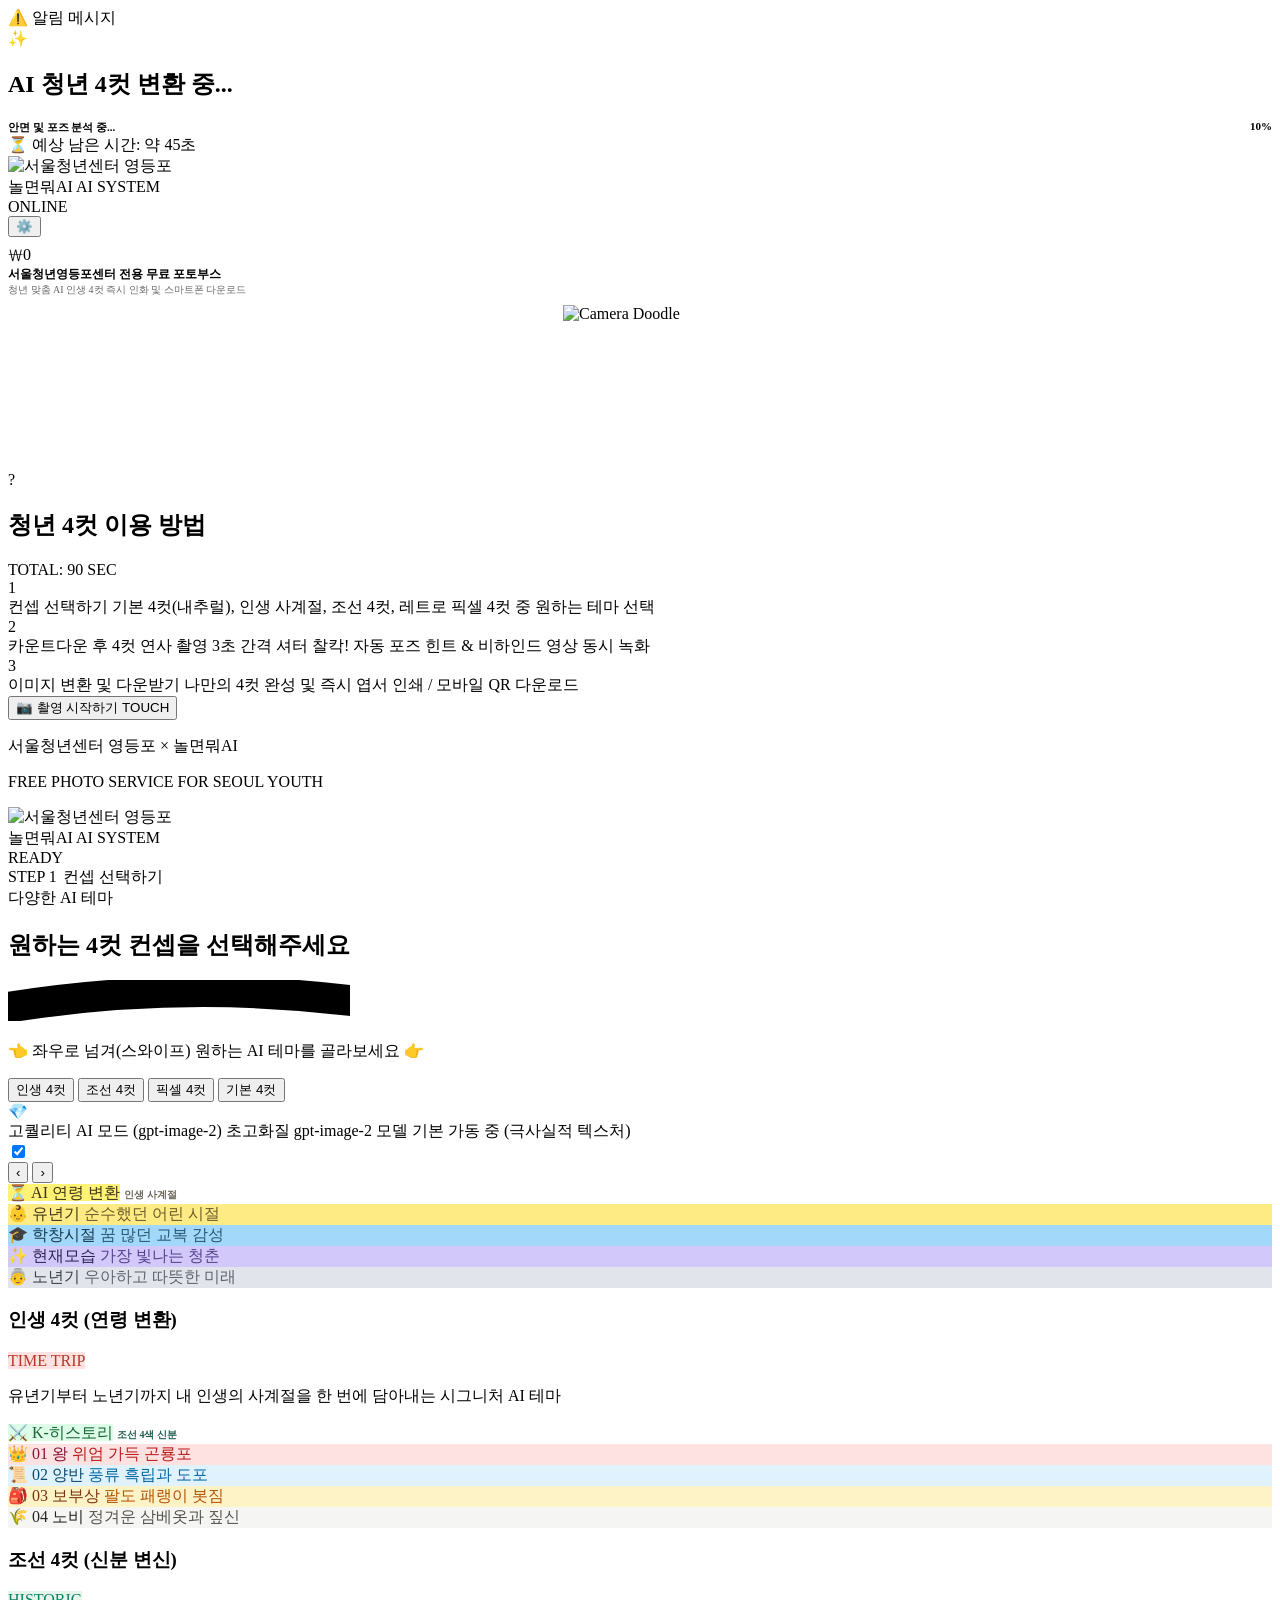
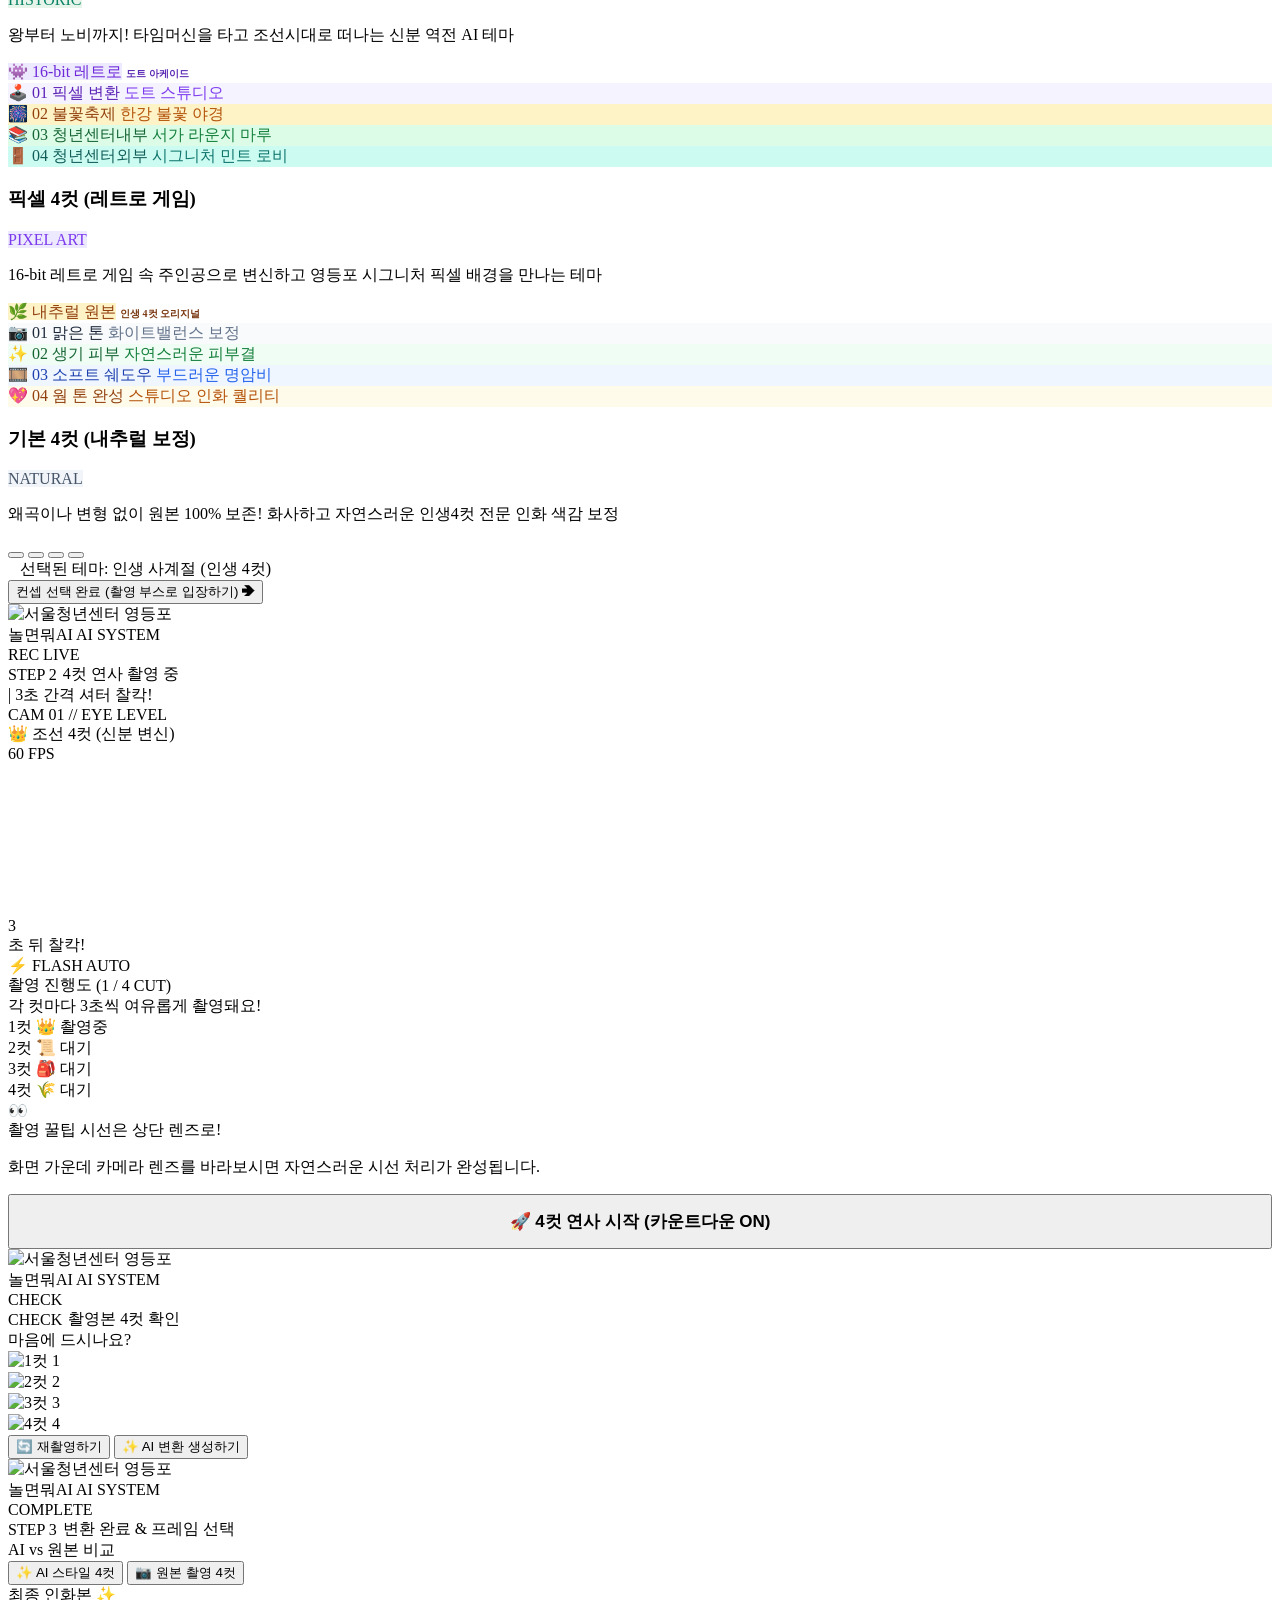
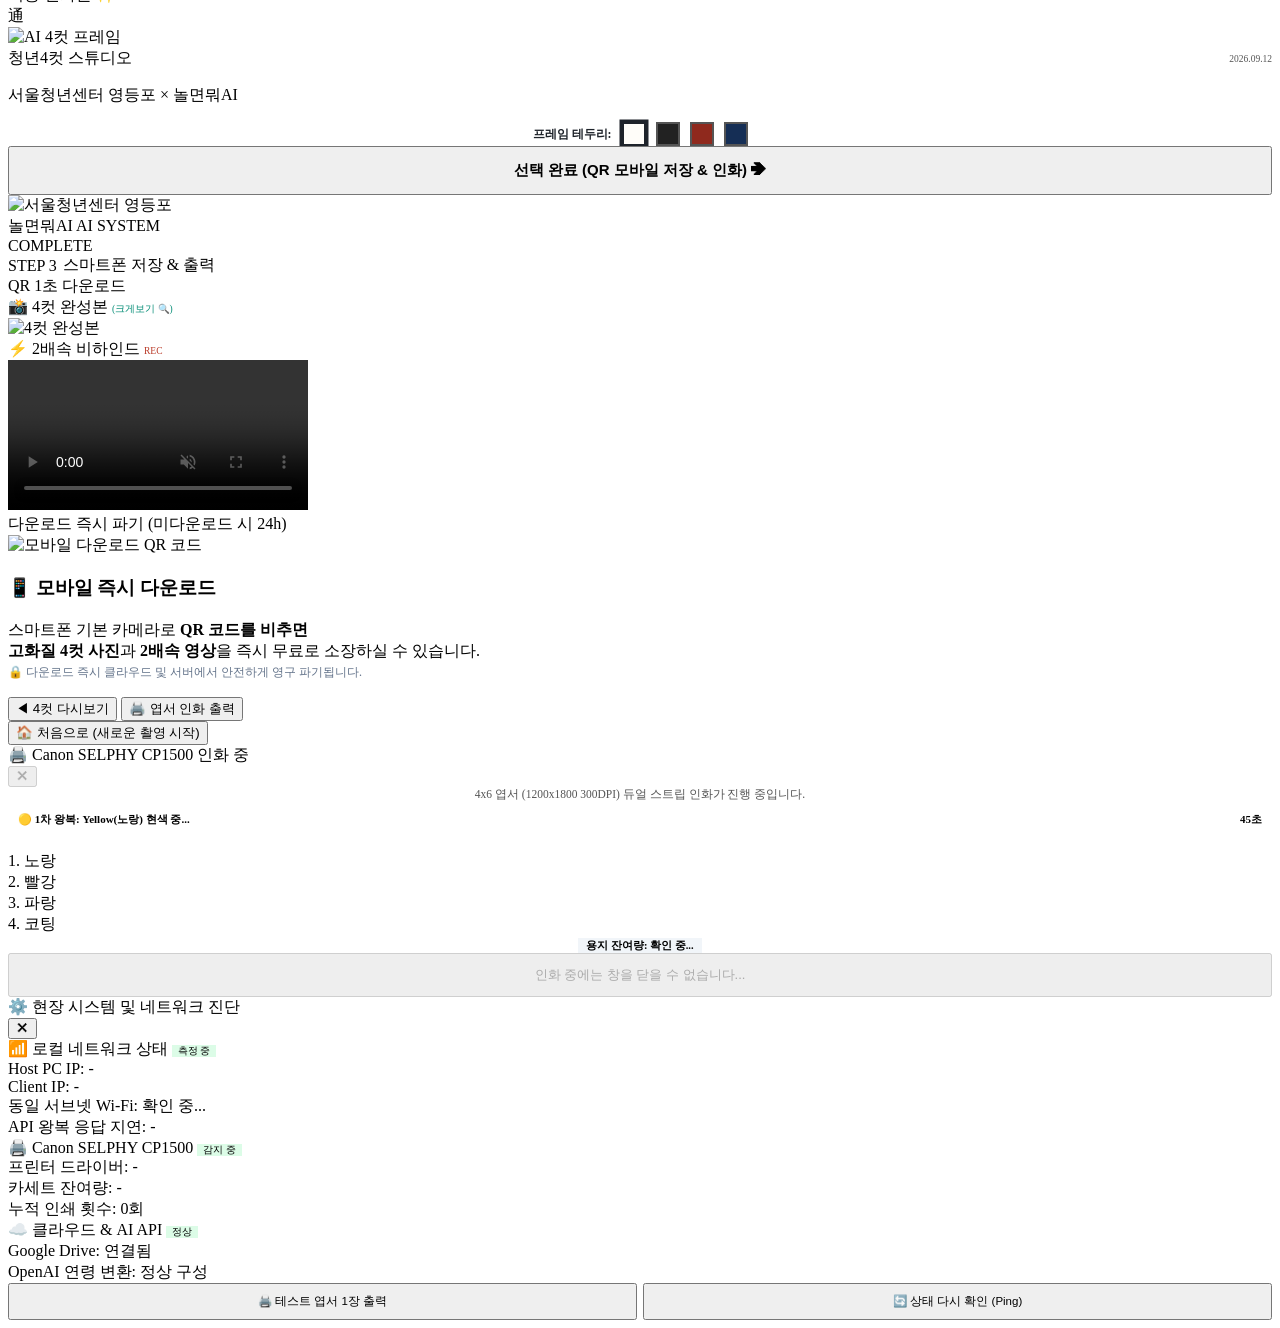
==== commit cd357015: "feat: Deploy 4-cut kiosk to Vercel with ngrok HTTPS tunnel and 4 theme modes (life, joseon, pixel, b" ====
--- a/local-server/templates/index.html
+++ b/local-server/templates/index.html
@@ -85,9 +85,9 @@
 
       <!-- 홈 본문 콘텐츠 -->
       <main class="home-content">
-        <!-- 중앙 카메라 두들 일러스트 -->
-        <div class="home-illustration-wrap">
-          <img class="camera-doodle-img" src="https://lh3.googleusercontent.com/aida/[base64]" alt="Camera Doodle">
+        <!-- 중앙 카메라 두들 일러스트 (stitch_4 4_1 레퍼런스 일치 및 로컬 영구 로드 보장) -->
+        <div class="home-illustration-wrap" style="display:flex; justify-content:center; align-items:center; margin: 8px 0 12px 0;">
+          <img src="/templates/camera_doodle.png" alt="Camera Doodle" class="camera-doodle-svg" style="width: 154px; height: 154px; object-fit: contain;">
         </div>
 
         <!-- 3단계 이용 가이드 카드 -->
@@ -105,7 +105,7 @@
               <span class="step-num-circle">1</span>
               <div class="step-text-wrap">
                 <span class="step-item-title">컨셉 선택하기</span>
-                <span class="step-item-desc">인생 사계절, 마법 판타지, 조선 신분 등 원하는 AI 테마 선택</span>
+                <span class="step-item-desc">기본 4컷(내추럴), 인생 사계절, 조선 4컷, 레트로 픽셀 4컷 중 원하는 테마 선택</span>
               </div>
             </div>
             <div class="guide-step-item">
@@ -180,12 +180,12 @@
         </div>
         <p class="filter-sub-hint">👈 좌우로 넘겨(스와이프) 원하는 AI 테마를 골라보세요 👉</p>
 
-        <!-- 퀵 카테고리 탭 -->
+        <!-- 퀵 카테고리 탭 (총 4개) -->
         <nav class="concept-category-tabs">
           <button class="doodle-pill tab-btn active" id="tab-cat-0" onclick="goToCarouselSlide(0)">인생 4컷</button>
-          <button class="doodle-pill tab-btn" id="tab-cat-1" onclick="goToCarouselSlide(1)">판타지 4컷</button>
-          <button class="doodle-pill tab-btn" id="tab-cat-2" onclick="goToCarouselSlide(2)">조선 4컷</button>
-          <button class="doodle-pill tab-btn" id="tab-cat-3" onclick="goToCarouselSlide(3)">감성 아트</button>
+          <button class="doodle-pill tab-btn" id="tab-cat-1" onclick="goToCarouselSlide(1)">조선 4컷</button>
+          <button class="doodle-pill tab-btn" id="tab-cat-2" onclick="goToCarouselSlide(2)">픽셀 4컷</button>
+          <button class="doodle-pill tab-btn" id="tab-cat-3" onclick="goToCarouselSlide(3)">기본 4컷</button>
         </nav>
       </div>
 
@@ -248,45 +248,8 @@
             </div>
           </div>
 
-          <!-- 슬라이드 1: 판타지 4컷 (마법과 환상) -->
-          <div class="concept-slide" data-style="wizard" data-slide-index="1" onclick="selectConceptByIndex(1)">
-            <div class="slide-top-badge-row">
-              <span class="slide-tag-pill" style="background-color:#EDE9FE; color:#6D28D9;">✨ 마법과 환상</span>
-              <span style="font-size:10px; font-weight:700; color:#5C2AB5;">판타지 동화</span>
-            </div>
-            <div class="slide-photo-grid">
-              <div class="photo-cell" style="background-color:#E9D5FF;">
-                <span class="cell-emoji">🧙‍♂️</span>
-                <span class="cell-label" style="color:#4C1D95;">호그와트 마법학교</span>
-                <span class="cell-sub" style="color:#6B21A8;">신비로운 로브와 지팡이</span>
-              </div>
-              <div class="photo-cell" style="background-color:#BBF7D0;">
-                <span class="cell-emoji">🧝</span>
-                <span class="cell-label" style="color:#14532D;">숲의 엘프</span>
-                <span class="cell-sub" style="color:#166534;">요정의 숲과 마법 활</span>
-              </div>
-              <div class="photo-cell" style="background-color:#FEF08A;">
-                <span class="cell-emoji">🔮</span>
-                <span class="cell-label" style="color:#713F12;">대마법사</span>
-                <span class="cell-sub" style="color:#854D0E;">빛나는 오브와 주문</span>
-              </div>
-              <div class="photo-cell" style="background-color:#BAE6FD;">
-                <span class="cell-emoji">🐉</span>
-                <span class="cell-label" style="color:#0C4A6E;">드래곤 라이더</span>
-                <span class="cell-sub" style="color:#0369A1;">하늘을 가르는 비행</span>
-              </div>
-            </div>
-            <div class="slide-footer-info">
-              <div class="slide-title-row">
-                <h3 class="slide-title-text">판타지 4컷 (마법과 환상)</h3>
-                <span class="slide-category-tag" style="background-color:#EDE9FE; color:#7C3AED;">MAGICAL</span>
-              </div>
-              <p class="slide-desc-text">마법 지팡이와 고대 서고의 신비로운 주문 속으로 들어가는 판타지 동화 테마</p>
-            </div>
-          </div>
-
-          <!-- 슬라이드 2: 조선 4컷 (신분 변신) -->
-          <div class="concept-slide" data-style="time_travel" data-sub-theme="joseon" data-slide-index="2" onclick="selectConceptByIndex(2)">
+          <!-- 슬라이드 1: 조선 4컷 (신분 변신) -->
+          <div class="concept-slide" data-style="time_travel" data-sub-theme="joseon" data-slide-index="1" onclick="selectConceptByIndex(1)">
             <div class="slide-top-badge-row">
               <span class="slide-tag-pill" style="background-color:#DCFCE7; color:#166534;">⚔️ K-히스토리</span>
               <span style="font-size:10px; font-weight:700; color:#1F5E4F;">조선 4색 신분</span>
@@ -322,46 +285,83 @@
             </div>
           </div>
 
-          <!-- 슬라이드 3: 감성 아트 4컷 (오리지널 / 지브리 / 카툰 / 네온) -->
-          <div class="concept-slide" data-style="original" data-slide-index="3" onclick="selectConceptByIndex(3)">
+          <!-- 슬라이드 2: 픽셀 4컷 (레트로 16-bit 도트 & 영등포 스페셜) -->
+          <div class="concept-slide" data-style="pixel" data-sub-theme="pixel" data-slide-index="2" onclick="selectConceptByIndex(2)">
             <div class="slide-top-badge-row">
-              <span class="slide-tag-pill" style="background-color:#FEE2E2; color:#991B1B;">🎨 감성 & 클래식</span>
-              <span style="font-size:10px; font-weight:700; color:#78350F;">아트 스튜디오</span>
+              <span class="slide-tag-pill" style="background-color:#EDE9FE; color:#6D28D9;">👾 16-bit 레트로</span>
+              <span style="font-size:10px; font-weight:700; color:#5C2AB5;">도트 아케이드</span>
             </div>
             <div class="slide-photo-grid">
-              <div class="photo-cell" style="background-color:#F1F5F9;">
-                <span class="cell-emoji">📷</span>
-                <span class="cell-label" style="color:#1E293B;">오리지널</span>
-                <span class="cell-sub" style="color:#475569;">자연스러운 원본</span>
+              <div class="photo-cell" style="background-color:#F5F3FF;">
+                <span class="cell-emoji">🕹️</span>
+                <span class="cell-label" style="color:#5B21B6;">01 픽셀 변환</span>
+                <span class="cell-sub" style="color:#7C3AED;">도트 스튜디오</span>
+              </div>
+              <div class="photo-cell" style="background-color:#FEF3C7;">
+                <span class="cell-emoji">🎆</span>
+                <span class="cell-label" style="color:#92400E;">02 불꽃축제</span>
+                <span class="cell-sub" style="color:#B45309;">한강 불꽃 야경</span>
               </div>
               <div class="photo-cell" style="background-color:#DCFCE7;">
-                <span class="cell-emoji">🌿</span>
-                <span class="cell-label" style="color:#166534;">지브리 감성</span>
-                <span class="cell-sub" style="color:#15803D;">따뜻한 수채화</span>
-              </div>
-              <div class="photo-cell" style="background-color:#FFEDD5;">
-                <span class="cell-emoji">🎨</span>
-                <span class="cell-label" style="color:#9A3412;">3D 카툰</span>
-                <span class="cell-sub" style="color:#C2410C;">부드러운 애니메이션</span>
-              </div>
-              <div class="photo-cell" style="background-color:#FCE7F3;">
-                <span class="cell-emoji">🌆</span>
-                <span class="cell-label" style="color:#831843;">네온 시티</span>
-                <span class="cell-sub" style="color:#9D174D;">사이버펑크 네온</span>
+                <span class="cell-emoji">📚</span>
+                <span class="cell-label" style="color:#166534;">03 청년센터내부</span>
+                <span class="cell-sub" style="color:#15803D;">서가 라운지 마루</span>
+              </div>
+              <div class="photo-cell" style="background-color:#CCFBF1;">
+                <span class="cell-emoji">🚪</span>
+                <span class="cell-label" style="color:#115E59;">04 청년센터외부</span>
+                <span class="cell-sub" style="color:#0F766E;">시그니처 민트 로비</span>
               </div>
             </div>
             <div class="slide-footer-info">
               <div class="slide-title-row">
-                <h3 class="slide-title-text">클래식 & 아트 4컷</h3>
-                <span class="slide-category-tag" style="background-color:#F3E8FF; color:#7E22CE;">ARTISTIC</span>
-              </div>
-              <p class="slide-desc-text">원본 고유의 느낌을 살리거나 아기자기한 수채화/카툰 감성을 더하는 테마</p>
-            </div>
-          </div>
-
-        </div>
-
-        <!-- 캐러셀 인디케이터 닷 -->
+                <h3 class="slide-title-text">픽셀 4컷 (레트로 게임)</h3>
+                <span class="slide-category-tag" style="background-color:#EDE9FE; color:#7C3AED;">PIXEL ART</span>
+              </div>
+              <p class="slide-desc-text">16-bit 레트로 게임 속 주인공으로 변신하고 영등포 시그니처 픽셀 배경을 만나는 테마</p>
+            </div>
+          </div>
+
+          <!-- 슬라이드 3: 기본 4컷 (내추럴 원본 & 미세 색감 보정) -->
+          <div class="concept-slide" data-style="basic" data-sub-theme="basic" data-slide-index="3" onclick="selectConceptByIndex(3)">
+            <div class="slide-top-badge-row">
+              <span class="slide-tag-pill" style="background-color:#FEF3C7; color:#92400E;">🌿 내추럴 원본</span>
+              <span style="font-size:10px; font-weight:700; color:#78350F;">인생 4컷 오리지널</span>
+            </div>
+            <div class="slide-photo-grid">
+              <div class="photo-cell" style="background-color:#F8FAFC;">
+                <span class="cell-emoji">📷</span>
+                <span class="cell-label" style="color:#1E293B;">01 맑은 톤</span>
+                <span class="cell-sub" style="color:#64748B;">화이트밸런스 보정</span>
+              </div>
+              <div class="photo-cell" style="background-color:#F0FDF4;">
+                <span class="cell-emoji">✨</span>
+                <span class="cell-label" style="color:#166534;">02 생기 피부</span>
+                <span class="cell-sub" style="color:#15803D;">자연스러운 피부결</span>
+              </div>
+              <div class="photo-cell" style="background-color:#EFF6FF;">
+                <span class="cell-emoji">🎞️</span>
+                <span class="cell-label" style="color:#1E40AF;">03 소프트 쉐도우</span>
+                <span class="cell-sub" style="color:#2563EB;">부드러운 명암비</span>
+              </div>
+              <div class="photo-cell" style="background-color:#FFFBEB;">
+                <span class="cell-emoji">💖</span>
+                <span class="cell-label" style="color:#92400E;">04 웜 톤 완성</span>
+                <span class="cell-sub" style="color:#B45309;">스튜디오 인화 퀄리티</span>
+              </div>
+            </div>
+            <div class="slide-footer-info">
+              <div class="slide-title-row">
+                <h3 class="slide-title-text">기본 4컷 (내추럴 보정)</h3>
+                <span class="slide-category-tag" style="background-color:#F1F5F9; color:#475569;">NATURAL</span>
+              </div>
+              <p class="slide-desc-text">왜곡이나 변형 없이 원본 100% 보존! 화사하고 자연스러운 인생4컷 전문 인화 색감 보정</p>
+            </div>
+          </div>
+
+        </div>
+
+        <!-- 캐러셀 인디케이터 닷 (총 4개) -->
         <div class="carousel-dots-row">
           <button class="carousel-dot active" id="dot-0" onclick="goToCarouselSlide(0)" aria-label="1번 테마"></button>
           <button class="carousel-dot" id="dot-1" onclick="goToCarouselSlide(1)" aria-label="2번 테마"></button>
@@ -925,10 +925,10 @@
     let selectedFrameChoice = 'ai';
 
     const conceptList = [
-      { style: 'time_travel', sub: '', name: '인생 사계절 (인생 4컷)', badge: '👑 인생 4컷' },
-      { style: 'wizard', sub: '', name: '판타지 마법과 환상 (판타지 4컷)', badge: '✨ 마법' },
-      { style: 'joseon', sub: 'joseon', name: '조선 4색 신분 (조선 4컷)', badge: '⚔️ 조선' },
-      { style: 'original', sub: '', name: '클래식 & 아트 4컷', badge: '🎨 아트' }
+      { style: 'time_travel', sub: '', name: '인생 사계절 (인생 4컷)', badge: '⏳ 인생 4컷' },
+      { style: 'joseon', sub: 'joseon', name: '조선 4색 신분 (조선 4컷)', badge: '⚔️ 조선 4컷' },
+      { style: 'pixel', sub: 'pixel', name: '픽셀 4컷 (레트로 게임)', badge: '👾 픽셀 4컷' },
+      { style: 'basic', sub: 'basic', name: '기본 4컷 (내추럴 원본)', badge: '🌿 기본 4컷' }
     ];
 
     let currentConceptIndex = 0;
@@ -995,7 +995,7 @@
       });
 
       // 2. 상단 카테고리 탭 active
-      for (let i = 0; i < 4; i++) {
+      for (let i = 0; i < conceptList.length; i++) {
         const tab = document.getElementById(`tab-cat-${i}`);
         const dot = document.getElementById(`dot-${i}`);
         if (tab) {
@@ -1086,8 +1086,14 @@
     });
 
     function updateShootCutEmojis() {
-      const isJoseon = selectedSubTheme === 'joseon';
-      const emojis = isJoseon ? ['👑', '📜', '🎒', '🌾'] : (selectedStyle === 'wizard' ? ['🧙‍♂️', '🧝', '🔮', '🐉'] : ['👶', '🎓', '✨', '👵']);
+      const isJoseon = selectedSubTheme === 'joseon' || selectedStyle === 'joseon';
+      const isPixel = selectedSubTheme === 'pixel' || selectedStyle === 'pixel';
+      const isBasic = selectedSubTheme === 'basic' || selectedStyle === 'basic';
+      
+      let emojis = ['👶', '🎓', '✨', '👵'];
+      if (isJoseon) emojis = ['👑', '📜', '🎒', '🌾'];
+      else if (isPixel) emojis = ['🕹️', '🎆', '📚', '🚪'];
+      else if (isBasic) emojis = ['📷', '✨', '🎞️', '💖'];
       
       for (let i = 1; i <= 4; i++) {
         const emEl = document.getElementById(`cut-box-emoji-${i}`);
@@ -1169,12 +1175,17 @@
         mediaRecorder.start();
       }
 
-      const isJoseon = selectedSubTheme === 'joseon';
-      const cutNames = isJoseon 
-        ? ['1컷: 왕 (위엄 가득 곤룡포)', '2컷: 양반 (풍류 흑립과 도포)', '3컷: 보부상 (팔도 패랭이 봇짐)', '4컷: 노비 (정겨운 삼베옷과 짚신)']
-        : (selectedStyle === 'wizard'
-          ? ['1컷: 호그와트 마법학교', '2컷: 숲의 엘프', '3컷: 대마법사', '4컷: 드래곤 라이더']
-          : ['1컷: 유년기 (어린 시절)', '2컷: 학창시절 (교복 감성)', '3컷: 현재모습 (빛나는 청춘)', '4컷: 노년기 (온화한 미래)']);
+      const isJoseon = selectedSubTheme === 'joseon' || selectedStyle === 'joseon';
+      const isPixel = selectedSubTheme === 'pixel' || selectedStyle === 'pixel';
+      const isBasic = selectedSubTheme === 'basic' || selectedStyle === 'basic';
+      let cutNames = ['1컷: 유년기 (어린 시절)', '2컷: 학창시절 (교복 감성)', '3컷: 현재모습 (빛나는 청춘)', '4컷: 노년기 (온화한 미래)'];
+      if (isJoseon) {
+        cutNames = ['1컷: 왕 (위엄 가득 곤룡포)', '2컷: 양반 (풍류 흑립과 도포)', '3컷: 보부상 (팔도 패랭이 봇짐)', '4컷: 노비 (정겨운 삼베옷과 짚신)'];
+      } else if (isPixel) {
+        cutNames = ['1컷: 레트로 픽셀 (도트 스튜디오)', '2컷: 영등포 불꽃축제 (한강 야경)', '3컷: 청년센터 내부 (서가 라운지)', '4컷: 청년센터 외부 (시그니처 민트 로비)'];
+      } else if (isBasic) {
+        cutNames = ['1컷: 맑은 화이트밸런스 (내추럴)', '2컷: 생기 있는 피부톤 (원본 보존)', '3컷: 부드러운 명암비 (소프트 톤)', '4컷: 따뜻한 스튜디오 감성 (포토부스)'];
+      }
 
       for (let cut = 1; cut <= 4; cut++) {
         // 현재 컷 박스 active
@@ -1548,13 +1559,34 @@
       navigateTo('screen-finish');
     });
 
-    // 4컷 다시보기
+    // 4컷 다시보기 (이미지 즉시 복원 보장)
+    function restoreResultPreview() {
+      const activeImg = selectedFrameChoice === 'ai' ? aiPreviewEl : origPreviewEl;
+      if (activeImg) {
+        activeImg.style.display = 'block';
+        // src가 누락되었거나 손실된 경우 안전하게 복구
+        if (!activeImg.src || activeImg.src === window.location.href || activeImg.naturalWidth === 0) {
+          if (transformResult) {
+            if (selectedFrameChoice === 'ai' && transformResult.ai_frame_base64) {
+              activeImg.src = transformResult.ai_frame_base64;
+            } else if (selectedFrameChoice === 'orig' && transformResult.orig_frame_base64) {
+              activeImg.src = transformResult.orig_frame_base64;
+            } else if (transformResult.ai_frame_url) {
+              activeImg.src = transformResult.ai_frame_url + '?t=' + Date.now();
+            }
+          }
+        }
+      }
+    }
+
     document.getElementById('btn-back-to-result').addEventListener('click', () => {
+      restoreResultPreview();
       navigateTo('screen-result');
     });
     const thumbCard = document.getElementById('btn-thumb-preview-card');
     if (thumbCard) {
       thumbCard.addEventListener('click', () => {
+        restoreResultPreview();
         navigateTo('screen-result');
       });
     }
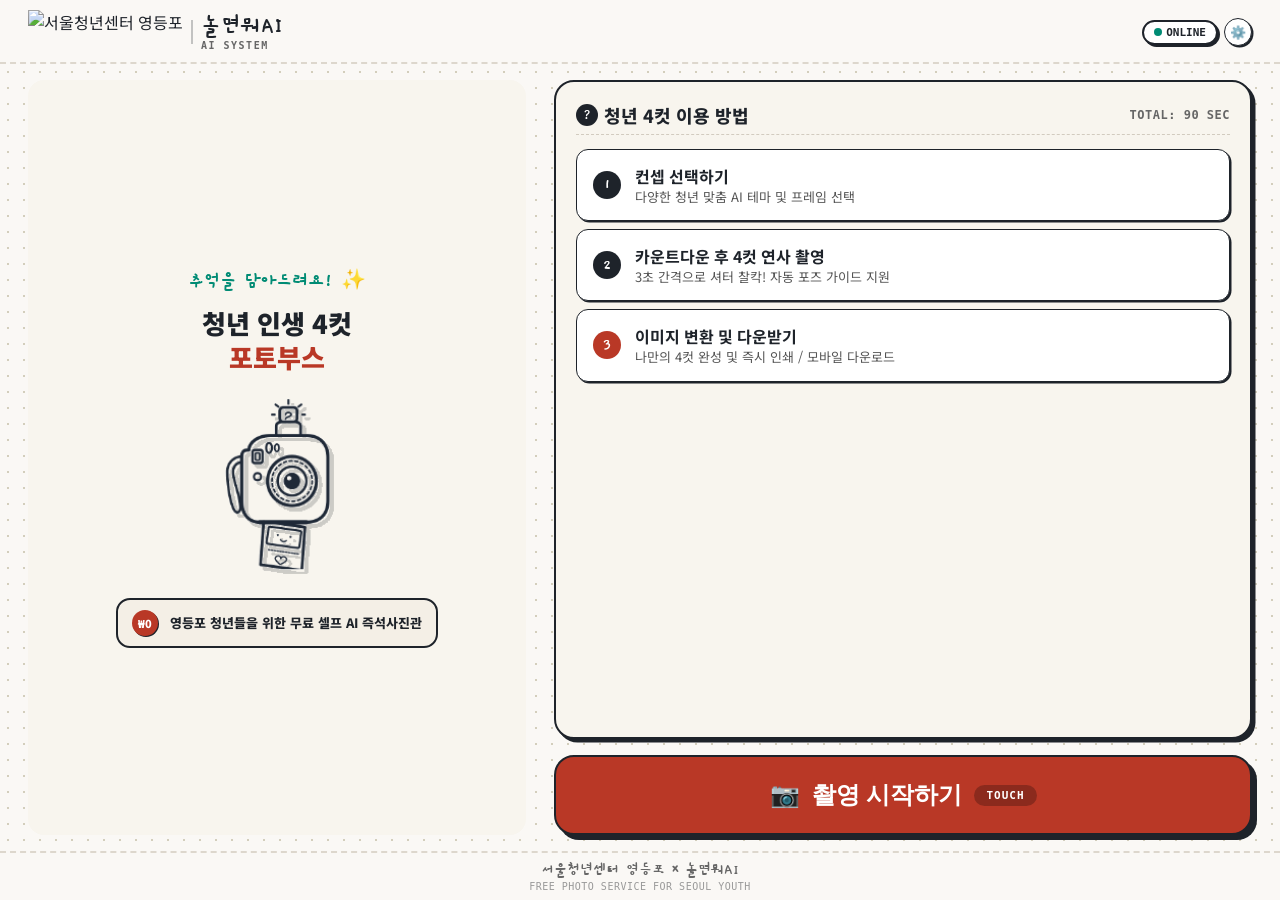
==== commit 8ec18d8e: "fix: resolve Step 3 frame selection layout overflow to display QR finish bar, and ensure behind vide" ====
--- a/local-server/templates/index.html
+++ b/local-server/templates/index.html
@@ -12,7 +12,7 @@
   <link rel="stylesheet" as="style" crossorigin href="https://cdn.jsdelivr.net/gh/orioncactus/pretendard@v1.3.9/dist/web/static/pretendard.min.css" />
 
   <!-- 두들 & 네오브루탈리즘 스타일시트 -->
-  <link rel="stylesheet" href="/templates/style.css">
+  <link rel="stylesheet" href="./style.css">
 </head>
 <body>
 
@@ -72,65 +72,71 @@
             <button id="btn-open-diagnostics" class="btn-mini-diag" title="현장 네트워크 & IoT 연동 상태 진단">⚙️</button>
           </div>
         </div>
-
-        <!-- ₩0 서울청년영등포센터 전용 혜택 배지 -->
-        <div class="service-free-badge" style="margin-top:8px;">
-          <div class="free-circle">₩0</div>
-          <div style="display:flex; flex-direction:column;">
-            <span style="font-size:12px; font-weight:800; color:var(--ink-black);">서울청년영등포센터 전용 무료 포토부스</span>
-            <span style="font-size:10px; color:#666;">청년 맞춤 AI 인생 4컷 즉시 인화 및 스마트폰 다운로드</span>
-          </div>
-        </div>
       </header>
 
       <!-- 홈 본문 콘텐츠 -->
       <main class="home-content">
-        <!-- 중앙 카메라 두들 일러스트 (stitch_4 4_1 레퍼런스 일치 및 로컬 영구 로드 보장) -->
-        <div class="home-illustration-wrap" style="display:flex; justify-content:center; align-items:center; margin: 8px 0 12px 0;">
-          <img src="/templates/camera_doodle.png" alt="Camera Doodle" class="camera-doodle-svg" style="width: 154px; height: 154px; object-fit: contain;">
-        </div>
-
-        <!-- 3단계 이용 가이드 카드 -->
-        <div class="home-guide-card">
-          <div class="guide-card-header">
-            <div class="guide-title-group">
-              <span class="q-mark-circle">?</span>
-              <h2 class="guide-header-title">청년 4컷 이용 방법</h2>
-            </div>
-            <span class="guide-time-tag">TOTAL: 90 SEC</span>
-          </div>
-
-          <div class="guide-steps-list">
-            <div class="guide-step-item">
-              <span class="step-num-circle">1</span>
-              <div class="step-text-wrap">
-                <span class="step-item-title">컨셉 선택하기</span>
-                <span class="step-item-desc">기본 4컷(내추럴), 인생 사계절, 조선 4컷, 레트로 픽셀 4컷 중 원하는 테마 선택</span>
-              </div>
-            </div>
-            <div class="guide-step-item">
-              <span class="step-num-circle">2</span>
-              <div class="step-text-wrap">
-                <span class="step-item-title">카운트다운 후 4컷 연사 촬영</span>
-                <span class="step-item-desc">3초 간격 셔터 찰칵! 자동 포즈 힌트 & 비하인드 영상 동시 녹화</span>
-              </div>
-            </div>
-            <div class="guide-step-item">
-              <span class="step-num-circle active">3</span>
-              <div class="step-text-wrap">
-                <span class="step-item-title">이미지 변환 및 다운받기</span>
-                <span class="step-item-desc">나만의 4컷 완성 및 즉시 엽서 인쇄 / 모바일 QR 다운로드</span>
-              </div>
-            </div>
-          </div>
-        </div>
-
-        <!-- 메인 CTA 촬영 시작하기 버튼 -->
-        <button id="btn-start" class="doodle-btn btn-start-hero" type="button">
-          <span>📷</span>
-          <span>촬영 시작하기</span>
-          <span class="touch-badge">TOUCH</span>
-        </button>
+        <!-- 좌측: 타이틀 & 일러스트 (태블릿에서 col 5) -->
+        <div class="home-left-col">
+          <span style="font-family:var(--font-hand); font-size:20px; color:var(--point-teal); font-weight:700;">추억을 담아드려요! ✨</span>
+          <h1 style="font-size:26px; font-weight:900; color:var(--ink-black); line-height:1.3;">청년 인생 4컷<br><span style="color:var(--point-red);">포토부스</span></h1>
+          <!-- 중앙 카메라 두들 일러스트 -->
+          <div class="home-illustration-wrap" style="display:flex; justify-content:center; align-items:center; margin: 8px 0 12px 0;">
+            <img src="./camera_doodle.png" alt="Camera Doodle" class="camera-doodle-svg" style="width: 154px; height: 154px; object-fit: contain;">
+          </div>
+          <!-- ₩0 서비스 소개 (태블릿에서 좌측 하단) -->
+          <div class="service-free-badge" style="margin-top:0;">
+            <div class="free-circle">₩0</div>
+            <div style="display:flex; flex-direction:column;">
+              <span style="font-size:12px; font-weight:800; color:var(--ink-black);">영등포 청년들을 위한 무료 셀프 AI 즉석사진관</span>
+            </div>
+          </div>
+        </div>
+
+        <!-- 우측: 가이드 & CTA (태블릿에서 col 7) -->
+        <div class="home-right-col">
+          <!-- 3단계 이용 가이드 카드 -->
+          <div class="home-guide-card">
+            <div class="guide-card-header">
+              <div class="guide-title-group">
+                <span class="q-mark-circle">?</span>
+                <h2 class="guide-header-title">청년 4컷 이용 방법</h2>
+              </div>
+              <span class="guide-time-tag">TOTAL: 90 SEC</span>
+            </div>
+
+            <div class="guide-steps-list">
+              <div class="guide-step-item">
+                <span class="step-num-circle">1</span>
+                <div class="step-text-wrap">
+                  <span class="step-item-title">컨셉 선택하기</span>
+                  <span class="step-item-desc">다양한 청년 맞춤 AI 테마 및 프레임 선택</span>
+                </div>
+              </div>
+              <div class="guide-step-item">
+                <span class="step-num-circle">2</span>
+                <div class="step-text-wrap">
+                  <span class="step-item-title">카운트다운 후 4컷 연사 촬영</span>
+                  <span class="step-item-desc">3초 간격으로 셔터 찰칵! 자동 포즈 가이드 지원</span>
+                </div>
+              </div>
+              <div class="guide-step-item">
+                <span class="step-num-circle active">3</span>
+                <div class="step-text-wrap">
+                  <span class="step-item-title">이미지 변환 및 다운받기</span>
+                  <span class="step-item-desc">나만의 4컷 완성 및 즉시 인쇄 / 모바일 다운로드</span>
+                </div>
+              </div>
+            </div>
+          </div>
+
+          <!-- 메인 CTA 촬영 시작하기 버튼 -->
+          <button id="btn-start" class="doodle-btn btn-start-hero" type="button">
+            <span>📷</span>
+            <span>촬영 시작하기</span>
+            <span class="touch-badge">TOUCH</span>
+          </button>
+        </div>
       </main>
 
       <!-- 푸터 -->
@@ -154,9 +160,18 @@
               <span class="brand-sub-mono">AI SYSTEM</span>
             </div>
           </div>
-          <div class="doodle-pill status-badge-online">
-            <span class="pulse-dot"></span>
-            <span>READY</span>
+          <div style="display:flex; align-items:center; gap:8px;">
+            <button class="btn-header-back" type="button" onclick="handleGlobalBack('screen-filter')">
+              <span>‹ 뒤로</span>
+            </button>
+            <button id="btn-open-server-cfg" class="doodle-pill" style="cursor:pointer; background:#EFF6FF; border:1.5px solid var(--ink-black); font-size:11px; font-weight:800; display:flex; align-items:center; gap:4px; padding:4px 10px;">
+              <span>🌐</span>
+              <span id="header-conn-text">서버 연동</span>
+            </button>
+            <div class="doodle-pill status-badge-online">
+              <span class="pulse-dot"></span>
+              <span>READY</span>
+            </div>
           </div>
         </div>
 
@@ -257,22 +272,22 @@
             <div class="slide-photo-grid">
               <div class="photo-cell" style="background-color:#FEE2E2;">
                 <span class="cell-emoji">👑</span>
-                <span class="cell-label" style="color:#881337;">01 왕</span>
+                <span class="cell-label" style="color:#881337;">왕</span>
                 <span class="cell-sub" style="color:#B91C1C;">위엄 가득 곤룡포</span>
               </div>
               <div class="photo-cell" style="background-color:#E0F2FE;">
                 <span class="cell-emoji">📜</span>
-                <span class="cell-label" style="color:#0C4A6E;">02 양반</span>
+                <span class="cell-label" style="color:#0C4A6E;">양반</span>
                 <span class="cell-sub" style="color:#0369A1;">풍류 흑립과 도포</span>
               </div>
               <div class="photo-cell" style="background-color:#FEF3C7;">
                 <span class="cell-emoji">🎒</span>
-                <span class="cell-label" style="color:#78350F;">03 보부상</span>
+                <span class="cell-label" style="color:#78350F;">보부상</span>
                 <span class="cell-sub" style="color:#B45309;">팔도 패랭이 봇짐</span>
               </div>
               <div class="photo-cell" style="background-color:#F5F5F4;">
                 <span class="cell-emoji">🌾</span>
-                <span class="cell-label" style="color:#292524;">04 노비</span>
+                <span class="cell-label" style="color:#292524;">노비</span>
                 <span class="cell-sub" style="color:#57534E;">정겨운 삼베옷과 짚신</span>
               </div>
             </div>
@@ -294,22 +309,22 @@
             <div class="slide-photo-grid">
               <div class="photo-cell" style="background-color:#F5F3FF;">
                 <span class="cell-emoji">🕹️</span>
-                <span class="cell-label" style="color:#5B21B6;">01 픽셀 변환</span>
+                <span class="cell-label" style="color:#5B21B6;">픽셀 변환</span>
                 <span class="cell-sub" style="color:#7C3AED;">도트 스튜디오</span>
               </div>
               <div class="photo-cell" style="background-color:#FEF3C7;">
                 <span class="cell-emoji">🎆</span>
-                <span class="cell-label" style="color:#92400E;">02 불꽃축제</span>
+                <span class="cell-label" style="color:#92400E;">불꽃축제</span>
                 <span class="cell-sub" style="color:#B45309;">한강 불꽃 야경</span>
               </div>
               <div class="photo-cell" style="background-color:#DCFCE7;">
                 <span class="cell-emoji">📚</span>
-                <span class="cell-label" style="color:#166534;">03 청년센터내부</span>
+                <span class="cell-label" style="color:#166534;">청년센터내부</span>
                 <span class="cell-sub" style="color:#15803D;">서가 라운지 마루</span>
               </div>
               <div class="photo-cell" style="background-color:#CCFBF1;">
                 <span class="cell-emoji">🚪</span>
-                <span class="cell-label" style="color:#115E59;">04 청년센터외부</span>
+                <span class="cell-label" style="color:#115E59;">청년센터외부</span>
                 <span class="cell-sub" style="color:#0F766E;">시그니처 민트 로비</span>
               </div>
             </div>
@@ -331,22 +346,22 @@
             <div class="slide-photo-grid">
               <div class="photo-cell" style="background-color:#F8FAFC;">
                 <span class="cell-emoji">📷</span>
-                <span class="cell-label" style="color:#1E293B;">01 맑은 톤</span>
+                <span class="cell-label" style="color:#1E293B;">맑은 톤</span>
                 <span class="cell-sub" style="color:#64748B;">화이트밸런스 보정</span>
               </div>
               <div class="photo-cell" style="background-color:#F0FDF4;">
                 <span class="cell-emoji">✨</span>
-                <span class="cell-label" style="color:#166534;">02 생기 피부</span>
+                <span class="cell-label" style="color:#166534;">생기 피부</span>
                 <span class="cell-sub" style="color:#15803D;">자연스러운 피부결</span>
               </div>
               <div class="photo-cell" style="background-color:#EFF6FF;">
                 <span class="cell-emoji">🎞️</span>
-                <span class="cell-label" style="color:#1E40AF;">03 소프트 쉐도우</span>
+                <span class="cell-label" style="color:#1E40AF;">소프트 쉐도우</span>
                 <span class="cell-sub" style="color:#2563EB;">부드러운 명암비</span>
               </div>
               <div class="photo-cell" style="background-color:#FFFBEB;">
                 <span class="cell-emoji">💖</span>
-                <span class="cell-label" style="color:#92400E;">04 웜 톤 완성</span>
+                <span class="cell-label" style="color:#92400E;">웜 톤 완성</span>
                 <span class="cell-sub" style="color:#B45309;">스튜디오 인화 퀄리티</span>
               </div>
             </div>
@@ -397,9 +412,14 @@
               <span class="brand-sub-mono">AI SYSTEM</span>
             </div>
           </div>
-          <div class="doodle-pill status-badge-online">
-            <span class="pulse-dot-red"></span>
-            <span>REC LIVE</span>
+          <div style="display:flex; align-items:center; gap:8px;">
+            <button class="btn-header-back" type="button" onclick="handleGlobalBack('screen-shoot')">
+              <span>‹ 뒤로</span>
+            </button>
+            <div class="doodle-pill status-badge-online">
+              <span class="pulse-dot-red"></span>
+              <span>REC LIVE</span>
+            </div>
           </div>
         </div>
 
@@ -409,18 +429,20 @@
             <span class="step-tag-pill">STEP 2</span>
             <span class="step-banner-title">4컷 연사 촬영 중</span>
           </div>
-          <span class="step-banner-sub">| 3초 간격 셔터 찰칵!</span>
+          <span class="step-banner-sub" id="shoot-banner-timer-sub">| 7초 간격 셔터 찰칵!</span>
         </div>
       </header>
 
       <!-- 촬영 부스 메인 뷰 -->
       <main class="shoot-content">
+        <!-- 좌측: 라이브 뷰파인더 (태블릿에서 col-span-8) -->
+        <div class="shoot-left-col">
         <div class="viewfinder-outer-box">
           <!-- 뷰파인더 상단 메타 헤더 -->
           <div class="viewfinder-top-meta">
             <div class="cam-name-tag">
               <span class="cam-red-dot"></span>
-              <span>CAM 01 // EYE LEVEL</span>
+              <span>CAM // EYE LEVEL HIGH RESOLUTION</span>
             </div>
             <div id="shoot-current-theme-tag" class="current-theme-pill">
               👑 조선 4컷 (신분 변신)
@@ -447,10 +469,10 @@
               </div>
             </div>
 
-            <!-- 대형 3초 카운트다운 펄스 뱃지 -->
+            <!-- 대형 카운트다운 펄스 뱃지 (7초 / 10초) -->
             <div class="countdown-badge-wrap">
               <div class="countdown-circle">
-                <span id="countdown-display-num" class="countdown-num-text">3</span>
+                <span id="countdown-display-num" class="countdown-num-text">7</span>
               </div>
               <span id="countdown-hint-text" class="countdown-sub-hint">초 뒤 찰칵!</span>
             </div>
@@ -463,6 +485,19 @@
 
             <!-- 셔터 플래시 효과 레이어 -->
             <div id="flash-effect" class="flash-screen"></div>
+          </div>
+        </div>
+        </div>
+
+        <!-- 우측: 진행도 + 팁 + 버튼 (태블릿에서 col-span-4) -->
+        <div class="shoot-right-col">
+          <!-- 촬영 타이머 선택 (7초 / 10초) -->
+          <div class="shoot-timer-selector-card">
+            <span class="shoot-timer-label">⏱️ 촬영 타이머</span>
+            <div class="shoot-timer-btn-group">
+              <button type="button" class="timer-opt-btn active" data-time="7" onclick="selectShootTimer(7)">7초 (권장)</button>
+              <button type="button" class="timer-opt-btn" data-time="10" onclick="selectShootTimer(10)">10초 (여유)</button>
+            </div>
           </div>
 
           <!-- 4컷 진행도 비주얼 스트립 -->
@@ -472,7 +507,7 @@
                 <span class="strip-count-title">촬영 진행도</span>
                 <span id="shoot-counter-badge" class="strip-count-highlight">(1 / 4 CUT)</span>
               </div>
-              <span id="shoot-cut-guide" class="strip-sub-text">각 컷마다 3초씩 여유롭게 촬영돼요!</span>
+              <span id="shoot-cut-guide" class="strip-sub-text">각 컷마다 7초씩 촬영돼요!</span>
             </div>
 
             <div class="strip-boxes-grid">
@@ -498,24 +533,26 @@
               </div>
             </div>
           </div>
-        </div>
-
-        <!-- 포즈 & 카메라 꿀팁 스티커 노트 -->
-        <div class="tip-sticker-note">
-          <div class="tip-sticker-icon">👀</div>
-          <div class="tip-sticker-content">
-            <div class="tip-title-row">
-              <span>촬영 꿀팁</span>
-              <span class="tip-pill-tag">시선은 상단 렌즈로!</span>
-            </div>
-            <p class="tip-desc-text">화면 가운데 카메라 렌즈를 바라보시면 자연스러운 시선 처리가 완성됩니다.</p>
-          </div>
-        </div>
-
-        <!-- 하단 연사 시작 버튼 -->
-        <button id="btn-manual-trigger" class="doodle-btn doodle-btn-primary" style="width:100%; padding:14px; font-size:17px; font-weight:900;" type="button">
-          <span>🚀 4컷 연사 시작 (카운트다운 ON)</span>
-        </button>
+
+          <!-- 포즈 & 카메라 꿀팁 스티커 노트 -->
+          <div class="tip-sticker-note">
+            <div class="tip-sticker-icon">👀</div>
+            <div class="tip-sticker-content">
+              <div class="tip-title-row">
+                <span>촬영 꿀팁</span>
+                <span class="tip-pill-tag">시선은 상단 렌즈로!</span>
+              </div>
+              <p class="tip-desc-text">화면 가운데 렌즈를 바라보면 자연스러운 시선 처리가 완성됩니다.</p>
+            </div>
+          </div>
+
+          <!-- 하단 액션 버튼 -->
+          <div style="display:flex; flex-direction:column; gap:8px;">
+            <button id="btn-manual-trigger" class="doodle-btn doodle-btn-primary" style="width:100%; padding:14px; font-size:17px; font-weight:900;" type="button">
+              <span>📷 지금 바로 촬영 (수동 셔터)</span>
+            </button>
+          </div>
+        </div>
       </main>
     </section>
 
@@ -533,9 +570,14 @@
               <span class="brand-sub-mono">AI SYSTEM</span>
             </div>
           </div>
-          <div class="doodle-pill status-badge-online">
-            <span class="pulse-dot"></span>
-            <span>CHECK</span>
+          <div style="display:flex; align-items:center; gap:8px;">
+            <button class="btn-header-back" type="button" onclick="handleGlobalBack('screen-select')">
+              <span>‹ 뒤로</span>
+            </button>
+            <div class="doodle-pill status-badge-online">
+              <span class="pulse-dot"></span>
+              <span>CHECK</span>
+            </div>
           </div>
         </div>
 
@@ -594,9 +636,14 @@
               <span class="brand-sub-mono">AI SYSTEM</span>
             </div>
           </div>
-          <div class="doodle-pill status-badge-online">
-            <span class="pulse-dot"></span>
-            <span>COMPLETE</span>
+          <div style="display:flex; align-items:center; gap:8px;">
+            <button class="btn-header-back" type="button" onclick="handleGlobalBack('screen-result')">
+              <span>‹ 뒤로</span>
+            </button>
+            <div class="doodle-pill status-badge-online">
+              <span class="pulse-dot"></span>
+              <span>COMPLETE</span>
+            </div>
           </div>
         </div>
 
@@ -610,64 +657,91 @@
       </header>
 
       <main class="result-content">
-        <!-- 탭 스위처 -->
-        <div class="result-tabs-row">
-          <button id="tab-ai-frame" class="result-tab-btn active" type="button">
-            <span>✨ AI 스타일 4컷</span>
-          </button>
-          <button id="tab-orig-frame" class="result-tab-btn" type="button">
-            <span>📷 원본 촬영 4컷</span>
-          </button>
-        </div>
-
-        <!-- 4-Cut Realistic Paper Strip 카드 프리뷰 -->
-        <article class="photo-strip-preview-card" id="photo-strip-card">
-          <div class="stamp-tag-top">최종 인화본 ✨</div>
-          <div class="stamp-seal-right">通</div>
-
-          <!-- 실제 프레임 이미지 렌더링 영역 -->
-          <div class="strip-single-img-wrap">
-            <img id="ai-frame-preview" src="" alt="AI 4컷 프레임">
-            <img id="orig-frame-preview" src="" alt="원본 4컷 프레임" style="display:none;">
-          </div>
-
-          <!-- 스트립 하단 서명 푸터 -->
-          <footer class="strip-signature-footer">
-            <div style="display:flex; justify-content:space-between; align-items:center; margin-bottom:2px;">
-              <span class="strip-sign-title" id="strip-brand-label">청년4컷 스튜디오</span>
-              <span style="font-family:var(--font-mono); font-size:9.5px; color:#555;" id="strip-date-label">2026.09.12</span>
-            </div>
-            <div class="barcode-simulation-row">
-              <span class="bar-line" style="width:2px;"></span>
-              <span class="bar-line" style="width:1px;"></span>
-              <span class="bar-line" style="width:3px;"></span>
-              <span class="bar-line" style="width:1.5px;"></span>
-              <span class="bar-line" style="width:4px;"></span>
-              <span class="bar-line" style="width:2px;"></span>
-              <span class="bar-line" style="width:1px;"></span>
-              <span class="bar-line" style="width:3px;"></span>
-              <span class="bar-line" style="width:1px;"></span>
-              <span class="bar-line" style="width:3px;"></span>
-              <span class="bar-line" style="width:2px;"></span>
-              <span class="bar-line" style="width:4px;"></span>
-            </div>
-            <p class="strip-footer-sub">서울청년센터 영등포 × 놀면뭐AI</p>
-          </footer>
-        </article>
-
-        <!-- 프레임 컬러 변경 팔레트 -->
-        <div style="display:flex; justify-content:center; align-items:center; gap:10px; margin-top:4px;">
-          <span style="font-size:12px; font-weight:800; color:#1E232A;">프레임 테두리:</span>
-          <button class="doodle-pill frame-color-btn active" style="width:24px; height:24px; background-color:#FFFDF9; border:2.5px solid #1E232A; box-shadow:0 0 0 2.5px #1E232A; cursor:pointer; transition:all 0.15s;" onclick="changeStripColor('#FFFDF9', '#1E232A', this)" title="클래식 크림"></button>
-          <button class="doodle-pill frame-color-btn" style="width:24px; height:24px; background-color:#222222; border:2px solid #555; cursor:pointer; transition:all 0.15s;" onclick="changeStripColor('#222222', '#FFFFFF', this)" title="먹물 블랙"></button>
-          <button class="doodle-pill frame-color-btn" style="width:24px; height:24px; background-color:#8F291D; border:2px solid #555; cursor:pointer; transition:all 0.15s;" onclick="changeStripColor('#8F291D', '#FFFFFF', this)" title="단청 레드"></button>
-          <button class="doodle-pill frame-color-btn" style="width:24px; height:24px; background-color:#152E55; border:2px solid #555; cursor:pointer; transition:all 0.15s;" onclick="changeStripColor('#152E55', '#FFFFFF', this)" title="클래식 네이비"></button>
-        </div>
-
-        <button id="btn-to-finish" class="doodle-btn doodle-btn-primary" style="width:100%; padding:13px; font-size:15px; font-weight:900;" type="button">
-          <span>선택 완료 (QR 모바일 저장 & 인화) ➔</span>
-        </button>
+        <!-- 좌측 컬럼: 실물 4컷 사진 스트립 프리뷰 -->
+        <div class="result-left-col">
+          <article class="photo-strip-preview-card" id="photo-strip-card">
+            <!-- 실제 프레임 이미지 렌더링 영역 -->
+            <div class="strip-single-img-wrap">
+              <img id="ai-frame-preview" src="" alt="AI 4컷 프레임">
+              <img id="orig-frame-preview" src="" alt="원본 4컷 프레임" style="display:none;">
+            </div>
+
+            <!-- 스트립 하단 서명 푸터 -->
+            <footer class="strip-signature-footer">
+              <div style="display:flex; justify-content:space-between; align-items:center; margin-bottom:2px;">
+                <span class="strip-sign-title" id="strip-brand-label">청년4컷 스튜디오</span>
+                <span style="font-family:var(--font-mono); font-size:9.5px; color:#555;" id="strip-date-label">2026.09.12</span>
+              </div>
+              <div class="barcode-simulation-row">
+                <span class="bar-line" style="width:2px;"></span>
+                <span class="bar-line" style="width:1px;"></span>
+                <span class="bar-line" style="width:3px;"></span>
+                <span class="bar-line" style="width:1.5px;"></span>
+                <span class="bar-line" style="width:4px;"></span>
+                <span class="bar-line" style="width:2px;"></span>
+                <span class="bar-line" style="width:1px;"></span>
+                <span class="bar-line" style="width:3px;"></span>
+                <span class="bar-line" style="width:1px;"></span>
+                <span class="bar-line" style="width:3px;"></span>
+                <span class="bar-line" style="width:2px;"></span>
+                <span class="bar-line" style="width:4px;"></span>
+              </div>
+              <p class="strip-footer-sub">서울청년센터 영등포 × 놀면뭐AI</p>
+            </footer>
+          </article>
+        </div>
+
+        <!-- 우측 컬럼: 스타일 선택, 프레임 커스텀, 하단 완료 버튼 바 -->
+        <div class="result-right-col">
+          <div class="result-control-top">
+            <!-- 가이드 배너 -->
+            <div class="result-guide-box" style="padding:14px 18px; background:#F8FAFC; border:2px solid var(--ink-black); border-radius:16px; box-shadow:var(--shadow-sm); margin-bottom:12px;">
+              <div style="display:inline-flex; align-items:center; gap:6px; padding:3px 10px; background:#FEF3C7; border:1.5px solid var(--ink-black); border-radius:9999px; font-size:11.5px; font-weight:800; margin-bottom:6px;">
+                <span>✨</span>
+                <span>STEP 3 출력 프레임 선택</span>
+              </div>
+              <h2 style="font-size:19px; font-weight:900; color:var(--ink-black); margin-bottom:4px;">원하시는 프레임을 선택해주세요</h2>
+              <p style="font-size:12.5px; color:#475569; font-weight:600; line-height:1.4;">
+                <strong>AI 스타일 변환 4컷</strong>과 <strong>원본 4컷</strong> 중 마음에 드는 버전을 터치해 확인하세요.
+              </p>
+            </div>
+
+            <!-- 스타일 선택 탭 버튼 행 -->
+            <div class="result-tabs-row" style="margin-bottom:12px;">
+              <button id="tab-ai-frame" class="result-tab-btn active" type="button" style="padding:12px 14px;">
+                <span style="font-size:18px;">✨</span>
+                <div style="display:flex; flex-direction:column; align-items:flex-start; text-align:left;">
+                  <span style="font-size:15px; font-weight:900;">AI 스타일 4컷</span>
+                  <span style="font-size:11px; opacity:0.85; font-weight:600;">스튜디오 뷰티 보정 & 테마</span>
+                </div>
+              </button>
+              <button id="tab-orig-frame" class="result-tab-btn" type="button" style="padding:12px 14px;">
+                <span style="font-size:18px;">📷</span>
+                <div style="display:flex; flex-direction:column; align-items:flex-start; text-align:left;">
+                  <span style="font-size:15px; font-weight:900;">원본 촬영 4컷</span>
+                  <span style="font-size:11px; opacity:0.85; font-weight:600;">촬영 원본 그대로 인화</span>
+                </div>
+              </button>
+            </div>
+
+            <!-- 프레임 컬러 변경 팔레트 -->
+            <div style="display:flex; align-items:center; gap:10px; padding:10px 16px; background:#FFFFFF; border:2px solid var(--ink-black); border-radius:14px; box-shadow:var(--shadow-sm);">
+              <span style="font-size:13px; font-weight:800; color:#1E232A;">프레임 테두리:</span>
+              <button class="doodle-pill frame-color-btn active" style="padding:6px 14px; background-color:#FFFFFF; border:2px solid #1E232A; box-shadow:2px 2px 0px #1E232A; font-size:12px; font-weight:900; cursor:pointer;" onclick="changeStripColor('#FFFFFF', '#1E232A', this)" title="화이트">
+                ⚪ 클래식 화이트 (기본)
+              </button>
+            </div>
+          </div>
+
+          <!-- 하단 QR코드 다운로드 진행 바 (항상 완벽히 표시) -->
+          <div class="result-bottom-cta-wrap" style="margin-top:auto; padding-top:10px;">
+            <button id="btn-to-finish" class="doodle-btn doodle-btn-primary" style="width:100%; padding:16px; font-size:17px; font-weight:900; border-radius:16px; display:flex; align-items:center; justify-content:center; gap:8px;" type="button">
+              <span>선택 완료 (QR 모바일 저장 & 인화) ➔</span>
+            </button>
+          </div>
+        </div>
       </main>
+
     </section>
 
     <!-- ==========================================
@@ -684,9 +758,14 @@
               <span class="brand-sub-mono">AI SYSTEM</span>
             </div>
           </div>
-          <div class="doodle-pill status-badge-online">
-            <span class="pulse-dot"></span>
-            <span>COMPLETE</span>
+          <div style="display:flex; align-items:center; gap:8px;">
+            <button class="btn-header-back" type="button" onclick="handleGlobalBack('screen-finish')">
+              <span>‹ 뒤로</span>
+            </button>
+            <div class="doodle-pill status-badge-online">
+              <span class="pulse-dot"></span>
+              <span>COMPLETE</span>
+            </div>
           </div>
         </div>
 
@@ -700,60 +779,78 @@
       </header>
 
       <main class="finish-content">
-        <!-- 2열 미디어 (사진 + 2배속 비하인드 동영상) -->
-        <div class="finish-media-grid">
-          <div class="finish-media-box" id="btn-thumb-preview-card" title="클릭하면 큰 화면으로 다시 봅니다">
-            <div class="finish-box-header">
-              <span>📸 4컷 완성본</span>
-              <span style="font-size:9.5px; color:#008B74;">(크게보기 🔍)</span>
-            </div>
-            <div class="thumb-crop-box">
-              <img id="kiosk-finish-thumb" src="" alt="4컷 완성본">
-            </div>
-          </div>
-
-          <div class="finish-media-box">
-            <div class="finish-box-header">
-              <span>⚡ 2배속 비하인드</span>
-              <span style="font-size:9.5px; color:#B93826;">REC</span>
-            </div>
-            <div class="thumb-crop-box">
-              <video id="kiosk-behind-video" controls loop autoplay muted playsinline preload="auto">
-                <source id="kiosk-video-source" src="" type="video/mp4">
-              </video>
-            </div>
-          </div>
-        </div>
-
-        <!-- 모바일 즉시 다운로드 QR 카드 -->
-        <div class="qr-mobile-download-card">
-          <span class="qr-top-del-tag">다운로드 즉시 파기 (미다운로드 시 24h)</span>
-          <div class="qr-frame-box">
-            <img id="qr-code-img" src="" alt="모바일 다운로드 QR 코드">
-          </div>
-          <div class="qr-desc-col">
-            <h3 class="qr-headline">📱 모바일 즉시 다운로드</h3>
-            <p class="qr-body-text">
-              스마트폰 기본 카메라로 <strong>QR 코드를 비추면</strong><br>
-              <strong>고화질 4컷 사진</strong>과 <strong>2배속 영상</strong>을 즉시 무료로 소장하실 수 있습니다.<br>
-              <span style="font-size:0.75rem; color:#64748B;">🔒 다운로드 즉시 클라우드 및 서버에서 안전하게 영구 파기됩니다.</span>
-            </p>
-          </div>
-        </div>
-
-        <!-- 하단 액션 버튼들 -->
-        <div class="finish-action-panel">
-          <div class="finish-dual-row">
-            <button id="btn-back-to-result" class="doodle-btn doodle-btn-secondary btn-finish-dual" type="button">
-              <span>◀ 4컷 다시보기</span>
+        <!-- 좌측: 미디어 프리뷰 (태블릿에서 col 5) -->
+        <div class="finish-left-col">
+          <!-- 2열 미디어 (사진 + 2배속 비하인드 동영상) -->
+          <div class="finish-media-grid">
+            <div class="finish-media-box" id="btn-thumb-preview-card" title="클릭하면 큰 화면으로 다시 봅니다">
+              <div class="finish-box-header">
+                <span>📸 4컷 완성본</span>
+                <span style="font-size:9.5px; color:#008B74;">(크게보기 🔍)</span>
+              </div>
+              <div class="thumb-crop-box">
+                <img id="kiosk-finish-thumb" src="" alt="4컷 완성본">
+              </div>
+            </div>
+
+            <div class="finish-media-box">
+              <div class="finish-box-header">
+                <span>⚡ 2배속 비하인드</span>
+                <span style="font-size:9.5px; color:#B93826;">REC</span>
+              </div>
+              <div class="thumb-crop-box">
+                <video id="kiosk-behind-video" controls loop autoplay muted playsinline preload="auto">
+                  <source id="kiosk-video-source" src="" type="video/mp4">
+                </video>
+              </div>
+            </div>
+          </div>
+        </div>
+
+        <!-- 우측: QR 다운로드 & 완료 (태블릿에서 col 7) -->
+        <div class="finish-right-col">
+          <!-- 완료 타이틀 -->
+          <div>
+            <div style="display:inline-flex; align-items:center; gap:6px; padding:4px 12px; background:#FEF3C7; border:2px solid var(--ink-black); border-radius:9999px; font-size:12px; font-weight:800; box-shadow:var(--shadow-sm); margin-bottom:8px;">
+              <span>🎉</span>
+              <span>영등포 청년 포토부스 AI 생성 완료</span>
+            </div>
+            <h2 style="font-size:22px; font-weight:900; color:var(--ink-black); line-height:1.35;">나만의 특별한 <span style="color:var(--point-red); text-decoration:underline wavy var(--point-yellow); text-underline-offset:4px;">4컷</span>이 성공적으로 완성되었습니다! ✨</h2>
+          </div>
+
+          <!-- 모바일 즉시 다운로드 QR 카드 -->
+          <div class="qr-mobile-download-card">
+            <span class="qr-top-del-tag">24시간 후 자동 영구 삭제</span>
+            <div class="qr-frame-box">
+              <img id="qr-code-img" src="" alt="모바일 다운로드 QR 코드">
+            </div>
+            <div class="qr-desc-col">
+              <h3 class="qr-headline">📱 모바일 즉시 다운로드</h3>
+              <p class="qr-body-text">
+                스마트폰의 <strong>기본 카메라 앱</strong>을 켜서 QR코드를 비추면
+                <strong>고화질 원본 사진(JPG)</strong>과 <strong>움직이는 숏폼 GIF</strong>를 휴대폰에 즉시 무료로 저장할 수 있습니다.
+              </p>
+              <div style="display:flex; flex-wrap:wrap; gap:6px; margin-top:6px;">
+                <span style="padding:2px 8px; background:#F0FDF4; color:#166534; font-size:11px; font-weight:700; border-radius:4px; border:1px solid #BBF7D0;">4컷 분할본 & 개별컷</span>
+                <span style="padding:2px 8px; background:#EFF6FF; color:#1E40AF; font-size:11px; font-weight:700; border-radius:4px; border:1px solid #BFDBFE;">움직이는 GIF 영상</span>
+              </div>
+            </div>
+          </div>
+
+          <!-- 하단 액션 버튼들 -->
+          <div class="finish-action-panel">
+            <div class="finish-dual-row">
+              <button id="btn-back-to-result" class="doodle-btn doodle-btn-secondary btn-finish-dual" type="button">
+                <span>◀ 4컷 다시보기</span>
+              </button>
+              <button id="btn-print-modal" class="doodle-btn doodle-btn-primary btn-finish-dual" type="button">
+                <span>🖨️ 엽서 인화 출력</span>
+              </button>
+            </div>
+            <button id="btn-reset-home" class="doodle-btn btn-finish-home" type="button">
+              <span>🔄 완료하고 처음으로 돌아가기</span>
             </button>
-            <button id="btn-print-modal" class="doodle-btn doodle-btn-primary btn-finish-dual" type="button">
-              <span>🖨️ 엽서 인화 출력</span>
-            </button>
-          </div>
-          <button id="btn-reset-home" class="doodle-btn btn-finish-home" type="button">
-            <span>🏠 처음으로 (새로운 촬영 시작)</span>
-          </button>
+          </div>
         </div>
       </main>
     </section>
@@ -833,6 +930,21 @@
         </div>
 
         <div class="diag-items-list">
+          <!-- 0. 백엔드 서버 연동 (ngrok / 로컬) -->
+          <div class="diag-item-box" style="background:#F0FDF4; border:2px solid #16A34A;">
+            <div class="diag-item-header">
+              <span style="font-weight:800; color:#166534;">🌐 백엔드 API 서버 연동</span>
+              <span id="diag-backend-badge" class="doodle-pill" style="background:#DCFCE7; color:#166534; font-size:9.5px; padding:1px 6px;">ngrok HTTPS</span>
+            </div>
+            <div style="margin-top:6px;">
+              <input type="text" id="diag-backend-url-input" class="config-input" style="width:100%; box-sizing:border-box; padding:7px 10px; border:1.5px solid var(--ink-black); border-radius:8px; font-size:11px; font-family:monospace;" placeholder="https://xxxx.ngrok-free.dev 또는 http://192.168.X.X:8000">
+              <div style="display:flex; gap:6px; margin-top:6px;">
+                <button id="btn-save-backend-url" class="doodle-btn" style="flex:1; padding:6px; font-size:11px; background:#22C55E; color:#fff;">💾 저장 및 연결</button>
+                <button id="btn-reset-backend-url" class="doodle-btn" style="padding:6px 12px; font-size:11px; background:#F1F5F9; color:#334155;">기본값</button>
+              </div>
+            </div>
+          </div>
+
           <!-- 1. Wi-Fi & 네트워크 -->
           <div class="diag-item-box">
             <div class="diag-item-header">
@@ -911,6 +1023,37 @@
        자바스크립트 비즈니스 로직 & 인터랙션
        ========================================== -->
   <script>
+    // ==========================================
+    // API 백엔드 URL 및 헤더 헬퍼 함수 (Vercel 전용)
+    // ==========================================
+    const DEFAULT_BACKEND_URL = 'https://seducing-issue-overflow.ngrok-free.dev';
+
+    function getApiBaseUrl() {
+      return localStorage.getItem('fourcuts_backend_url') || DEFAULT_BACKEND_URL;
+    }
+
+    function setApiBaseUrl(url) {
+      localStorage.setItem('fourcuts_backend_url', url);
+    }
+
+    function getApiHeaders(extra = {}) {
+      return {
+        'ngrok-skip-browser-warning': 'true',
+        ...extra
+      };
+    }
+
+    // 상대 URL을 ngrok 백엔드 절대 URL로 변환
+    function resolveMediaUrl(url) {
+      if (!url) return '';
+      // 이미 절대 URL(http/https/data:)이면 그대로 반환
+      if (url.startsWith('http') || url.startsWith('data:') || url.startsWith('blob:')) return url;
+      // 상대 URL이면 백엔드 기본 URL을 붙여서 절대 URL로 변환
+      const base = getApiBaseUrl().replace(/\/$/, '');
+      const path = url.startsWith('/') ? url : '/' + url;
+      return base + path;
+    }
+
     // 전역 상태 변수
     let currentScreen = 'screen-home';
     let selectedStyle = 'time_travel'; // 기본값: 인생 사계절 (연령 변환)
@@ -923,6 +1066,10 @@
     let isHighQuality = true; // 기본 모델: gpt-image-2 탑재
     let sessionId = "";
     let selectedFrameChoice = 'ai';
+    let shootCountdownSeconds = 7; // 기본 7초 (7초 / 10초 선택 가능)
+    let isShootingCancelled = false;
+    let activeCountdownInterval = null;
+    let savedAiFrameUrl = ''; // AI 변환 프레임 이미지 캐시 (테두리 변경 시 유실 방지)
 
     const conceptList = [
       { style: 'time_travel', sub: '', name: '인생 사계절 (인생 4컷)', badge: '⏳ 인생 4컷' },
@@ -947,6 +1094,54 @@
         target.scrollTop = 0;
         currentScreen = screenId;
       }
+    }
+
+    // 전역 뒤로가기 핸들러
+    function handleGlobalBack(fromScreen) {
+      if (fromScreen === 'screen-filter') {
+        navigateTo('screen-home');
+      } else if (fromScreen === 'screen-shoot') {
+        // 촬영 중지 및 웹캠 리소스 안전 정리
+        isShootingCancelled = true;
+        if (activeCountdownInterval) {
+          clearInterval(activeCountdownInterval);
+          activeCountdownInterval = null;
+        }
+        if (mediaRecorder && mediaRecorder.state === 'recording') {
+          try { mediaRecorder.stop(); } catch(e) {}
+        }
+        if (mediaStream) {
+          mediaStream.getTracks().forEach(t => t.stop());
+          mediaStream = null;
+        }
+        navigateTo('screen-filter');
+      } else if (fromScreen === 'screen-select') {
+        navigateTo('screen-filter');
+      } else if (fromScreen === 'screen-result') {
+        navigateTo('screen-select');
+      } else if (fromScreen === 'screen-finish') {
+        navigateTo('screen-result');
+      } else {
+        navigateTo('screen-home');
+      }
+    }
+
+    // 촬영 타이머 선택 (7초 / 10초)
+    function selectShootTimer(sec) {
+      shootCountdownSeconds = sec;
+      document.querySelectorAll('.timer-opt-btn').forEach(btn => {
+        if (parseInt(btn.dataset.time) === sec) {
+          btn.classList.add('active');
+        } else {
+          btn.classList.remove('active');
+        }
+      });
+      const numEl = document.getElementById('countdown-display-num');
+      if (numEl) numEl.innerText = sec;
+      const subEl = document.getElementById('shoot-banner-timer-sub');
+      if (subEl) subEl.innerText = `| ${sec}초 간격 셔터 찰칵!`;
+      const cutGuide = document.getElementById('shoot-cut-guide');
+      if (cutGuide) cutGuide.innerText = `각 컷마다 ${sec}초씩 촬영돼요!`;
     }
 
     // 토스트 알림 표시
@@ -1170,6 +1365,7 @@
     async function startShootingSequence() {
       capturedBlobs = [];
       sessionId = Math.random().toString(36).substring(2, 10);
+      isShootingCancelled = false;
 
       if (mediaRecorder && mediaRecorder.state === 'inactive') {
         mediaRecorder.start();
@@ -1178,16 +1374,18 @@
       const isJoseon = selectedSubTheme === 'joseon' || selectedStyle === 'joseon';
       const isPixel = selectedSubTheme === 'pixel' || selectedStyle === 'pixel';
       const isBasic = selectedSubTheme === 'basic' || selectedStyle === 'basic';
-      let cutNames = ['1컷: 유년기 (어린 시절)', '2컷: 학창시절 (교복 감성)', '3컷: 현재모습 (빛나는 청춘)', '4컷: 노년기 (온화한 미래)'];
+      let cutNames = ['유년기 (어린 시절)', '학창시절 (교복 감성)', '현재모습 (빛나는 청춘)', '노년기 (온화한 미래)'];
       if (isJoseon) {
-        cutNames = ['1컷: 왕 (위엄 가득 곤룡포)', '2컷: 양반 (풍류 흑립과 도포)', '3컷: 보부상 (팔도 패랭이 봇짐)', '4컷: 노비 (정겨운 삼베옷과 짚신)'];
+        cutNames = ['왕 (위엄 가득 곤룡포)', '양반 (풍류 흑립과 도포)', '보부상 (팔도 패랭이 봇짐)', '노비 (정겨운 삼베옷과 짚신)'];
       } else if (isPixel) {
-        cutNames = ['1컷: 레트로 픽셀 (도트 스튜디오)', '2컷: 영등포 불꽃축제 (한강 야경)', '3컷: 청년센터 내부 (서가 라운지)', '4컷: 청년센터 외부 (시그니처 민트 로비)'];
+        cutNames = ['레트로 픽셀 (도트 스튜디오)', '영등포 불꽃축제 (한강 야경)', '청년센터 내부 (서가 라운지)', '청년센터 외부 (시그니처 민트 로비)'];
       } else if (isBasic) {
-        cutNames = ['1컷: 맑은 화이트밸런스 (내추럴)', '2컷: 생기 있는 피부톤 (원본 보존)', '3컷: 부드러운 명암비 (소프트 톤)', '4컷: 따뜻한 스튜디오 감성 (포토부스)'];
+        cutNames = ['맑은 화이트밸런스 (내추럴)', '생기 있는 피부톤 (원본 보존)', '부드러운 명암비 (소프트 톤)', '따뜻한 스튜디오 감성 (포토부스)'];
       }
 
       for (let cut = 1; cut <= 4; cut++) {
+        if (isShootingCancelled) return;
+
         // 현재 컷 박스 active
         for (let i = 1; i <= 4; i++) {
           const box = document.getElementById(`cut-box-${i}`);
@@ -1210,13 +1408,15 @@
         if (counterBadge) counterBadge.innerText = `(${cut} / 4 CUT)`;
 
         const cutGuide = document.getElementById('shoot-cut-guide');
-        if (cutGuide) cutGuide.innerText = `📸 ${cutNames[cut-1]} 준비 중!`;
-
-        // 3초 카운트다운
-        await runDoodleCountdown(3);
+        if (cutGuide) cutGuide.innerText = `📸 ${cutNames[cut-1]} 준비 중! (${shootCountdownSeconds}초)`;
+
+        // 선택된 시간(7초 또는 10초)으로 카운트다운 실행
+        const ok = await runDoodleCountdown(shootCountdownSeconds);
+        if (!ok || isShootingCancelled) return;
 
         // 셔터 캡처
         const blob = await captureWebcamFrame();
+        if (isShootingCancelled) return;
 
         // 셔터 플래시
         const flash = document.getElementById('flash-effect');
@@ -1234,11 +1434,14 @@
         formData.append('sub_theme', selectedSubTheme);
         formData.append('is_high_quality', isHighQuality ? "true" : "false");
 
-        fetch('/api/transform_single', {
+        fetch(`${getApiBaseUrl()}/api/transform_single`, {
           method: 'POST',
+          headers: getApiHeaders(),
           body: formData
         }).catch(err => console.error('Single cut upload error:', err));
       }
+
+      if (isShootingCancelled) return;
 
       // 모든 컷 완료 처리
       for (let i = 1; i <= 4; i++) {
@@ -1249,11 +1452,12 @@
       }
 
       if (mediaRecorder && mediaRecorder.state === 'recording') {
-        mediaRecorder.stop();
+        try { mediaRecorder.stop(); } catch(e) {}
       }
 
       if (mediaStream) {
         mediaStream.getTracks().forEach(t => t.stop());
+        mediaStream = null;
       }
 
       // 4컷 확인 화면으로 이동
@@ -1270,15 +1474,27 @@
         if (numEl) numEl.innerText = count;
         if (hintEl) hintEl.innerText = '초 뒤 찰칵!';
 
-        const timer = setInterval(() => {
+        if (activeCountdownInterval) {
+          clearInterval(activeCountdownInterval);
+          activeCountdownInterval = null;
+        }
+
+        activeCountdownInterval = setInterval(() => {
+          if (isShootingCancelled) {
+            clearInterval(activeCountdownInterval);
+            activeCountdownInterval = null;
+            resolve(false);
+            return;
+          }
           count--;
           if (count > 0) {
             if (numEl) numEl.innerText = count;
           } else {
-            clearInterval(timer);
+            clearInterval(activeCountdownInterval);
+            activeCountdownInterval = null;
             if (numEl) numEl.innerText = '📸';
             if (hintEl) hintEl.innerText = '찰칵!';
-            setTimeout(resolve, 300);
+            setTimeout(() => resolve(true), 300);
           }
         }, 1000);
       });
@@ -1348,7 +1564,9 @@
         let stepMsg = "";
 
         try {
-          const r = await fetch(`/api/transform_status/${sId}`);
+          const r = await fetch(`${getApiBaseUrl()}/api/transform_status/${sId}`, {
+            headers: getApiHeaders()
+          });
           if (r.ok) {
             const data = await r.json();
             serverProg = data.progress || 10;
@@ -1407,8 +1625,9 @@
       }
 
       try {
-        const res = await fetch('/api/transform', {
+        const res = await fetch(`${getApiBaseUrl()}/api/transform`, {
           method: 'POST',
+          headers: getApiHeaders(),
           body: formData
         });
         const data = await res.json();
@@ -1429,8 +1648,12 @@
           const origPreview = document.getElementById('orig-frame-preview');
           const qrImg = document.getElementById('qr-code-img');
 
-          if (aiPreview) aiPreview.src = data.ai_frame_base64 || data.ai_frame_url;
-          if (origPreview) origPreview.src = data.orig_frame_base64 || data.orig_frame_url;
+          if (aiPreview) {
+            const aiSrc = data.ai_frame_base64 || resolveMediaUrl(data.ai_frame_url);
+            aiPreview.src = aiSrc;
+            savedAiFrameUrl = aiSrc;
+          }
+          if (origPreview) origPreview.src = data.orig_frame_base64 || resolveMediaUrl(data.orig_frame_url);
           if (qrImg) qrImg.src = data.qr_code_base64;
 
           // 날짜 바인딩
@@ -1463,12 +1686,25 @@
     const aiPreviewEl = document.getElementById('ai-frame-preview');
     const origPreviewEl = document.getElementById('orig-frame-preview');
 
+    // AI 이미지 오류 발생 시 안전 캐시로 자동 복구
+    if (aiPreviewEl) {
+      aiPreviewEl.addEventListener('error', () => {
+        if (savedAiFrameUrl && aiPreviewEl.src !== savedAiFrameUrl) {
+          console.warn('[Optimization] AI 프리뷰 로드 실패 감지 -> 캐시된 AI 프레임으로 안전 복구');
+          aiPreviewEl.src = savedAiFrameUrl;
+        }
+      });
+    }
+
     if (tabAi && tabOrig) {
       tabAi.addEventListener('click', () => {
         selectedFrameChoice = 'ai';
         tabAi.classList.add('active');
         tabOrig.classList.remove('active');
-        if (aiPreviewEl) aiPreviewEl.style.display = 'block';
+        if (aiPreviewEl) {
+          aiPreviewEl.style.display = 'block';
+          if (!aiPreviewEl.src && savedAiFrameUrl) aiPreviewEl.src = savedAiFrameUrl;
+        }
         if (origPreviewEl) origPreviewEl.style.display = 'none';
       });
 
@@ -1481,7 +1717,7 @@
       });
     }
 
-    let currentFrameBg = '#FFFDF9';
+    let currentFrameBg = '#FFFFFF';
     let currentFrameText = '#1E232A';
 
     function changeStripColor(bgColor, textColor, btnEl) {
@@ -1506,14 +1742,18 @@
         btnEl.classList.add('active');
         btnEl.style.boxShadow = '0 0 0 2.5px #1E232A';
         btnEl.style.borderColor = '#1E232A';
-        btnEl.style.transform = 'scale(1.15)';
-      }
-
-      // 3. 백엔드에서 1번 프리뷰 스타일의 고해상도 프레임 실시간 재생성 요청
+        btnEl.style.transform = 'scale(1.05)';
+      }
+
+      // 3. AI 변환 프레임 보존 및 백엔드 프레임 갱신
+      if (aiPreviewEl && aiPreviewEl.src && !aiPreviewEl.src.includes('data:image/svg')) {
+        savedAiFrameUrl = aiPreviewEl.src;
+      }
+
       if (transformResult && transformResult.session_id) {
-        fetch('/api/update-frame-color', {
+        fetch(`${getApiBaseUrl()}/api/update-frame-color`, {
           method: 'POST',
-          headers: { 'Content-Type': 'application/json' },
+          headers: getApiHeaders({ 'Content-Type': 'application/json' }),
           body: JSON.stringify({
             session_id: transformResult.session_id,
             frame_type: selectedFrameChoice || 'ai',
@@ -1523,9 +1763,13 @@
         }).then(r => r.json()).then(data => {
           if (data && data.success && data.frame_url) {
             const activeImg = selectedFrameChoice === 'ai' ? aiPreviewEl : origPreviewEl;
-            if (activeImg) activeImg.src = data.frame_url + '?t=' + Date.now();
+            if (activeImg) {
+              const newSrc = resolveMediaUrl(data.frame_url) + '?t=' + Date.now();
+              activeImg.src = newSrc;
+              if (selectedFrameChoice === 'ai') savedAiFrameUrl = newSrc;
+            }
             const finishThumb = document.getElementById('kiosk-finish-thumb');
-            if (finishThumb) finishThumb.src = data.frame_url + '?t=' + Date.now();
+            if (finishThumb) finishThumb.src = resolveMediaUrl(data.frame_url) + '?t=' + Date.now();
             if (data.qr_code_base64) {
               const qrImg = document.getElementById('qr-code-img');
               if (qrImg) qrImg.src = data.qr_code_base64;
@@ -1535,7 +1779,93 @@
               }
             }
           }
-        }).catch(e => console.log('Update frame color error:', e));
+        }).catch(e => {
+          console.log('[Optimization] 테두리 변경 알림 (캐시된 AI 프레임 유지):', e);
+          if (selectedFrameChoice === 'ai' && aiPreviewEl && savedAiFrameUrl) {
+            aiPreviewEl.src = savedAiFrameUrl;
+          }
+        });
+      }
+    }
+
+    // 2배속 비하인드 동영상 안전 프리뷰 로더 (ngrok 경고 페이지 완전 우회 & 로컬 Blob 즉시 재생)
+    async function loadKioskBehindVideo() {
+      const vid = document.getElementById('kiosk-behind-video');
+      const src = document.getElementById('kiosk-video-source');
+      if (!vid) return;
+
+      // 이미 정상 로드된 Blob 영상이 재생 가능한 상태이면 재생만 재개
+      if (vid.src && vid.src.startsWith('blob:') && vid.readyState >= 2 && !vid.error) {
+        vid.play().catch(() => {});
+        return;
+      }
+
+      let localBlobUrl = null;
+
+
+      // 1) [즉시 프리뷰] 태블릿 브라우저 메모리에 녹화된 원본 영상이 있으면 0초 즉시 재생
+      if (recordedChunks && recordedChunks.length > 0) {
+        try {
+          const type = recordedChunks[0]?.type || 'video/webm';
+          const localBlob = new Blob(recordedChunks, { type });
+          localBlobUrl = URL.createObjectURL(localBlob);
+          vid.src = localBlobUrl;
+          if (src) src.src = localBlobUrl;
+          vid.load();
+          vid.play().catch(e => console.log('[Video Preview] 로컬 프리뷰 자동재생:', e));
+          console.log('[Video Preview] ✅ 촬영 녹화 영상 즉시 프리뷰 연결 완료');
+        } catch (localErr) {
+          console.warn('[Video Preview] 로컬 Blob 생성 실패:', localErr);
+        }
+      }
+
+      // 비디오 태그 에러 발생 시 로컬 Blob으로 자동 복구 핸들러
+      vid.onerror = (e) => {
+        console.warn('[Video Preview] ⚠️ 비디오 로드 오류 감지 -> 로컬 녹화본으로 안전 롤백', e);
+        if (localBlobUrl && vid.src !== localBlobUrl) {
+          vid.src = localBlobUrl;
+          if (src) src.src = localBlobUrl;
+          vid.load();
+          vid.play().catch(() => {});
+        }
+      };
+
+      // 2) [서버 2배속 MP4 교체] ngrok 브라우저 경고 페이지를 우회하기 위해 fetch(Blob) 스트림 수신
+      if (transformResult && transformResult.video_url) {
+        const fullVideoUrl = resolveMediaUrl(transformResult.video_url);
+        try {
+          const controller = new AbortController();
+          const timeoutId = setTimeout(() => controller.abort(), 3500);
+          const res = await fetch(fullVideoUrl, {
+            signal: controller.signal,
+            headers: { 'ngrok-skip-browser-warning': 'true' }
+          });
+          clearTimeout(timeoutId);
+
+          if (res.ok) {
+            const blob = await res.blob();
+            // HTML이 아닌 정상적인 비디오 Blob인지 확인 (ngrok 경고 페이지는 text/html)
+            if (blob.size > 500 && !blob.type.includes('html')) {
+              const serverBlobUrl = URL.createObjectURL(blob);
+              vid.src = serverBlobUrl;
+              if (src) src.src = serverBlobUrl;
+              vid.load();
+              vid.play().catch(e => console.log('[Video Preview] 서버 2배속 재생:', e));
+              console.log('[Video Preview] ✅ 서버 2배속 인코딩 MP4 Blob 변환 교체 성공');
+              return;
+            }
+          }
+        } catch (fetchErr) {
+          console.warn('[Video Preview] 서버 비디오 fetch 불가, 로컬 녹화본 유지:', fetchErr);
+        }
+      }
+
+      // 3) [Google Drive CDN Fallback] 로컬 및 ngrok 모두 실패 시 클라우드 CDN 활용
+      if (transformResult && transformResult.video_file_id && (!localBlobUrl || vid.error)) {
+        const cdnUrl = `https://lh3.googleusercontent.com/d/${transformResult.video_file_id}`;
+        vid.src = cdnUrl;
+        if (src) src.src = cdnUrl;
+        vid.load();
       }
     }
 
@@ -1545,19 +1875,12 @@
       const activeImg = selectedFrameChoice === 'ai' ? aiPreviewEl : origPreviewEl;
       if (thumb && activeImg) thumb.src = activeImg.src;
 
-      if (transformResult && transformResult.video_url) {
-        const vid = document.getElementById('kiosk-behind-video');
-        const src = document.getElementById('kiosk-video-source');
-        if (vid && src) {
-          vid.src = transformResult.video_url;
-          src.src = transformResult.video_url;
-          vid.load();
-          vid.play().catch(e => console.log('Autoplay:', e));
-        }
-      }
+      // 2배속 비하인드 동영상 안전 프리뷰 로드 실행
+      loadKioskBehindVideo();
 
       navigateTo('screen-finish');
     });
+
 
     // 4컷 다시보기 (이미지 즉시 복원 보장)
     function restoreResultPreview() {
@@ -1572,7 +1895,7 @@
             } else if (selectedFrameChoice === 'orig' && transformResult.orig_frame_base64) {
               activeImg.src = transformResult.orig_frame_base64;
             } else if (transformResult.ai_frame_url) {
-              activeImg.src = transformResult.ai_frame_url + '?t=' + Date.now();
+              activeImg.src = resolveMediaUrl(transformResult.ai_frame_url) + '?t=' + Date.now();
             }
           }
         }
@@ -1637,9 +1960,9 @@
       }
 
       // 백엔드 인쇄 호출 (사용자가 선택한 frame_color 및 text_color 전송)
-      fetch('/api/print', {
+      fetch(`${getApiBaseUrl()}/api/print`, {
         method: 'POST',
-        headers: { 'Content-Type': 'application/json' },
+        headers: getApiHeaders({ 'Content-Type': 'application/json' }),
         body: JSON.stringify({
           session_id: transformResult.session_id,
           frame_type: selectedFrameChoice || 'ai',
@@ -1733,7 +2056,9 @@
     async function checkHealth(manual = false) {
       const start = performance.now();
       try {
-        const res = await fetch('/api/diagnostics/health');
+        const res = await fetch(`${getApiBaseUrl()}/api/diagnostics/health`, {
+          headers: getApiHeaders()
+        });
         const lat = Math.round(performance.now() - start);
         if (!res.ok) throw new Error();
         const data = await res.json();
@@ -1767,8 +2092,50 @@
       }
     }
 
+    const btnOpenServerCfg = document.getElementById('btn-open-server-cfg');
+    const inputBackendUrl = document.getElementById('diag-backend-url-input');
+    const btnSaveBackend = document.getElementById('btn-save-backend-url');
+    const btnResetBackend = document.getElementById('btn-reset-backend-url');
+
+    function syncBackendInput() {
+      if (inputBackendUrl) {
+        inputBackendUrl.value = getApiBaseUrl();
+      }
+    }
+
+    if (btnOpenServerCfg) {
+      btnOpenServerCfg.addEventListener('click', () => {
+        syncBackendInput();
+        diagModal.classList.add('active');
+        checkHealth(false);
+      });
+    }
+
+    if (btnSaveBackend) {
+      btnSaveBackend.addEventListener('click', () => {
+        const val = inputBackendUrl.value.trim();
+        if (!val) {
+          showToast('백엔드 주소를 입력해주세요.');
+          return;
+        }
+        setApiBaseUrl(val);
+        showToast('✅ 백엔드 서버 주소가 저장되었습니다.');
+        checkHealth(true);
+      });
+    }
+
+    if (btnResetBackend) {
+      btnResetBackend.addEventListener('click', () => {
+        localStorage.removeItem('fourcuts_backend_url');
+        syncBackendInput();
+        showToast('기본 ngrok 주소로 초기화되었습니다.');
+        checkHealth(true);
+      });
+    }
+
     if (btnOpenDiag) {
       btnOpenDiag.addEventListener('click', () => {
+        syncBackendInput();
         diagModal.classList.add('active');
         checkHealth(false);
       });
@@ -1797,7 +2164,10 @@
         btnTestPrint.disabled = true;
         btnTestPrint.innerText = '인화 전송 중...';
         try {
-          const res = await fetch('/api/diagnostics/test-print', { method: 'POST' });
+          const res = await fetch(`${getApiBaseUrl()}/api/diagnostics/test-print`, {
+            method: 'POST',
+            headers: getApiHeaders()
+          });
           const data = await res.json();
           if (res.ok && data.status === 'success') {
             showToast('🖨️ 테스트 엽서 인쇄 요청이 전송되었습니다.');
--- a/local-server/templates/style.css
+++ b/local-server/templates/style.css
@@ -0,0 +1,2753 @@
+/* ==========================================================================
+   청년 4컷 / 인생 4컷 - 서울청년센터 영등포 × 놀면뭐AI
+   네오브루탈리즘 & 빈티지 두들 페이퍼 (Doodle & Paper) 디자인 시스템
+   ========================================================================== */
+
+/* 1. 디자인 토큰 정의 */
+:root {
+  --bg-cream: #FBF9F4;
+  --bg-paper: #FAF8F5;
+  --bg-sand: #F7F5EE;
+  --ink-black: #1E232A;
+  --ink-sub: #575045;
+  --point-red: #B93826;
+  --point-red-dark: #962A1B;
+  --point-teal: #008B74;
+  --point-teal-light: #E8F5EE;
+  --point-yellow: #F9D649;
+  --point-yellow-light: #FFF9E6;
+  --border-color: #DDD7CD;
+  --border-line: #CFCEBF;
+  
+  --shadow-sm: 2px 2px 0px var(--ink-black);
+  --shadow-md: 3.5px 3.5px 0px var(--ink-black);
+  --shadow-lg: 5px 5px 0px var(--ink-black);
+  --shadow-active: 1px 1px 0px var(--ink-black);
+
+  --font-hand: 'Gaegu', 'Nanum Pen Script', cursive, sans-serif;
+  --font-sans: 'Pretendard', 'Noto Sans KR', -apple-system, BlinkMacSystemFont, sans-serif;
+  --font-serif: 'Noto Serif KR', serif;
+  --font-mono: ui-monospace, SFMono-Regular, Menlo, Monaco, Consolas, monospace;
+}
+
+/* 2. 전역 리셋 & 기본 스타일 */
+* {
+  box-sizing: border-box;
+  margin: 0;
+  padding: 0;
+  -webkit-tap-highlight-color: transparent;
+  user-select: none;
+}
+
+html, body {
+  width: 100%;
+  min-height: 100%;
+  overflow-x: hidden;
+  overflow-y: auto;
+  scroll-behavior: smooth;
+  -webkit-overflow-scrolling: touch;
+}
+
+/* 세로 슬림 스크롤바 */
+::-webkit-scrollbar {
+  width: 6px;
+}
+::-webkit-scrollbar-track {
+  background: #ECE7DE;
+}
+::-webkit-scrollbar-thumb {
+  background: #B93826;
+  border-radius: 4px;
+}
+
+body {
+  font-family: var(--font-sans);
+  background-color: #ECE7DE;
+  color: var(--ink-black);
+  display: flex;
+  justify-content: center;
+  align-items: flex-start;
+  min-height: 100vh;
+  min-height: 100dvh;
+  padding: 0;
+}
+
+@media (min-width: 640px) {
+  body {
+    padding: 16px 0 32px;
+  }
+}
+
+/* 태블릿 가로 모드: 전체 화면 활용 키오스크 레이아웃 */
+@media (min-width: 900px) and (orientation: landscape) {
+  body {
+    padding: 0;
+    overflow: hidden;
+  }
+}
+
+/* 3. 모바일/태블릿 키오스크 메인 컨테이너 */
+.app-container {
+  width: 100%;
+  max-width: 440px;
+  min-height: 840px;
+  height: 100vh;
+  height: 100dvh;
+  max-height: 920px;
+  background-color: var(--bg-paper);
+  background-image: radial-gradient(#d3cebc 1px, transparent 1px);
+  background-size: 16px 16px;
+  position: relative;
+  overflow: hidden;
+  display: flex;
+  flex-direction: column;
+  justify-content: space-between;
+}
+
+@media (min-width: 640px) {
+  .app-container {
+    border: 3px solid var(--ink-black);
+    border-radius: 32px;
+    box-shadow: 7px 7px 0px rgba(30, 35, 42, 0.95);
+    height: 880px;
+    min-height: 880px;
+    margin: 0 auto;
+  }
+}
+
+/* 태블릿 가로 모드: 컨테이너를 전체 화면으로 확장 */
+@media (min-width: 900px) and (orientation: landscape) {
+  .app-container {
+    max-width: 100%;
+    width: 100%;
+    height: 100vh;
+    height: 100dvh;
+    max-height: 100vh;
+    max-height: 100dvh;
+    min-height: 100vh;
+    min-height: 100dvh;
+    border: none;
+    border-radius: 0;
+    box-shadow: none;
+    margin: 0;
+  }
+}
+
+/* 4. 공통 두들 컴포넌트 */
+.doodle-box {
+  border: 2.5px solid var(--ink-black);
+  border-radius: 20px 18px 22px 19px;
+  box-shadow: var(--shadow-md);
+  background-color: #ffffff;
+  position: relative;
+}
+
+.doodle-pill {
+  border: 2px solid var(--ink-black);
+  border-radius: 9999px;
+  box-shadow: var(--shadow-sm);
+  display: inline-flex;
+  align-items: center;
+  gap: 4px;
+}
+
+.doodle-btn {
+  border: 2.5px solid var(--ink-black);
+  border-radius: 18px 16px 20px 17px;
+  box-shadow: var(--shadow-md);
+  transition: all 0.12s ease-in-out;
+  cursor: pointer;
+  display: inline-flex;
+  align-items: center;
+  justify-content: center;
+  font-weight: 800;
+}
+
+.doodle-btn:active {
+  transform: translate(2px, 2px);
+  box-shadow: var(--shadow-active);
+}
+
+.doodle-btn:disabled {
+  opacity: 0.6;
+  cursor: not-allowed;
+  transform: none;
+  box-shadow: var(--shadow-sm);
+}
+
+.doodle-btn-primary {
+  background-color: var(--point-red);
+  color: #ffffff;
+}
+.doodle-btn-primary:hover {
+  background-color: #a63022;
+}
+
+.doodle-btn-secondary {
+  background-color: #ffffff;
+  color: var(--ink-black);
+}
+.doodle-btn-secondary:hover {
+  background-color: #f5f2eb;
+}
+
+.doodle-btn-teal {
+  background-color: var(--point-teal);
+  color: #ffffff;
+}
+
+.font-doodle {
+  font-family: var(--font-hand);
+}
+
+.font-traditional {
+  font-family: var(--font-serif);
+}
+
+/* 5. 화면 전환 라우팅 (Screen) */
+.screen {
+  display: none;
+  width: 100%;
+  height: 100%;
+  position: absolute;
+  top: 0;
+  left: 0;
+  flex-direction: column;
+  background-color: var(--bg-paper);
+  background-image: radial-gradient(#d3cebc 1px, transparent 1px);
+  background-size: 16px 16px;
+  overflow-y: auto;
+  overflow-x: hidden;
+  -webkit-overflow-scrolling: touch;
+}
+
+.screen.active {
+  display: flex;
+}
+
+.screen::-webkit-scrollbar {
+  width: 5px;
+}
+.screen::-webkit-scrollbar-thumb {
+  background-color: rgba(185, 56, 38, 0.45);
+  border-radius: 4px;
+}
+.screen::-webkit-scrollbar-track {
+  background: transparent;
+}
+
+/* 6. 공통 상단 헤더 & 하단 푸터 */
+.app-header {
+  padding: 14px 16px 10px;
+  flex-shrink: 0;
+  border-bottom: 2px dashed var(--border-color);
+  background-color: rgba(250, 248, 245, 0.96);
+  backdrop-filter: blur(8px);
+  z-index: 20;
+}
+
+.header-top-row {
+  display: flex;
+  align-items: center;
+  justify-content: space-between;
+}
+
+.brand-group {
+  display: flex;
+  align-items: center;
+  gap: 8px;
+}
+
+.brand-logo-img {
+  height: 38px;
+  width: auto;
+  object-contain: contain;
+}
+
+.brand-divider {
+  width: 2px;
+  height: 24px;
+  background-color: var(--ink-black);
+  opacity: 0.25;
+}
+
+.brand-text-col {
+  display: flex;
+  flex-direction: column;
+}
+
+.brand-title-hand {
+  font-family: var(--font-hand);
+  font-size: 20px;
+  font-weight: 700;
+  line-height: 1.1;
+  color: var(--ink-black);
+}
+
+.brand-sub-mono {
+  font-family: var(--font-mono);
+  font-size: 9px;
+  font-weight: 700;
+  color: #666;
+  letter-spacing: 1px;
+}
+
+.header-right-badges {
+  display: flex;
+  align-items: center;
+  gap: 6px;
+}
+
+.status-badge-online {
+  padding: 4px 10px;
+  background-color: #ffffff;
+  font-family: var(--font-mono);
+  font-size: 11px;
+  font-weight: 700;
+  color: var(--ink-black);
+}
+
+.pulse-dot {
+  width: 8px;
+  height: 8px;
+  border-radius: 50%;
+  background-color: var(--point-teal);
+  display: inline-block;
+  animation: pulseGreen 1.5s infinite ease-in-out;
+}
+
+.pulse-dot-red {
+  background-color: #EF4444;
+  animation: pulseRed 1.2s infinite ease-in-out;
+}
+
+@keyframes pulseGreen {
+  0% { transform: scale(0.9); opacity: 0.7; }
+  50% { transform: scale(1.2); opacity: 1; box-shadow: 0 0 8px #008B74; }
+  100% { transform: scale(0.9); opacity: 0.7; }
+}
+
+@keyframes pulseRed {
+  0% { transform: scale(0.9); opacity: 0.7; }
+  50% { transform: scale(1.25); opacity: 1; box-shadow: 0 0 8px #EF4444; }
+  100% { transform: scale(0.9); opacity: 0.7; }
+}
+
+.btn-mini-diag {
+  background: #ffffff;
+  border: 1.5px solid var(--ink-black);
+  border-radius: 50%;
+  width: 28px;
+  height: 28px;
+  display: flex;
+  align-items: center;
+  justify-content: center;
+  font-size: 13px;
+  box-shadow: 1.5px 1.5px 0px var(--ink-black);
+  cursor: pointer;
+}
+.btn-mini-diag:active {
+  transform: translate(1px, 1px);
+  box-shadow: none;
+}
+
+/* STEP 서브 뱃지 바 */
+.step-banner-bar {
+  margin-top: 10px;
+  background-color: #ffffff;
+  border: 2px solid var(--ink-black);
+  border-radius: 9999px;
+  padding: 5px 12px;
+  box-shadow: var(--shadow-sm);
+  display: flex;
+  align-items: center;
+  justify-content: space-between;
+}
+
+.step-tag-pill {
+  background-color: var(--ink-black);
+  color: #ffffff;
+  font-size: 10px;
+  font-weight: 900;
+  padding: 2px 8px;
+  border-radius: 9999px;
+  letter-spacing: 0.5px;
+}
+
+.step-banner-title {
+  font-size: 13px;
+  font-weight: 700;
+  color: var(--ink-black);
+}
+
+.step-banner-sub {
+  font-size: 11px;
+  color: #655F56;
+  font-weight: 500;
+}
+
+.app-footer {
+  padding: 10px 16px 14px;
+  flex-shrink: 0;
+  border-top: 2px dashed var(--border-color);
+  background-color: var(--bg-paper);
+  text-align: center;
+}
+
+.footer-hand-text {
+  font-family: var(--font-hand);
+  font-size: 15px;
+  font-weight: 700;
+  color: #666666;
+}
+
+.footer-sub-mono {
+  font-family: var(--font-mono);
+  font-size: 9.5px;
+  color: #999999;
+  letter-spacing: 0.5px;
+  margin-top: 1px;
+}
+
+/* ==========================================================================
+   화면 1: 홈 (STEP 0 - 인트로)
+   ========================================================================== */
+.home-content {
+  flex: 1;
+  padding: 16px;
+  display: flex;
+  flex-direction: column;
+  justify-content: space-between;
+  gap: 12px;
+}
+
+.service-free-badge {
+  display: flex;
+  align-items: center;
+  gap: 10px;
+  background-color: #F4EFE6;
+  padding: 8px 12px;
+  border: 2px solid var(--ink-black);
+  border-radius: 14px;
+}
+
+.free-circle {
+  width: 26px;
+  height: 26px;
+  border-radius: 50%;
+  background-color: var(--point-red);
+  color: #ffffff;
+  display: flex;
+  align-items: center;
+  justify-content: center;
+  font-size: 11px;
+  font-weight: 900;
+  box-shadow: 1px 1px 0px var(--ink-black);
+}
+
+.home-illustration-wrap {
+  display: flex;
+  justify-content: center;
+  align-items: center;
+  padding: 8px 0;
+}
+
+.camera-doodle-img,
+.camera-doodle-svg {
+  width: 140px;
+  height: 120px;
+  object-fit: contain;
+  filter: drop-shadow(4px 4px 0px rgba(30, 35, 42, 0.2));
+  transition: transform 0.25s cubic-bezier(0.34, 1.56, 0.64, 1);
+}
+.camera-doodle-svg:hover {
+  transform: scale(1.05) rotate(-2deg);
+}
+
+.home-guide-card {
+  background-color: #F8F5EE;
+  border: 2.5px solid var(--ink-black);
+  border-radius: 20px;
+  padding: 14px;
+  box-shadow: var(--shadow-md);
+  display: flex;
+  flex-direction: column;
+  gap: 10px;
+}
+
+.guide-card-header {
+  display: flex;
+  align-items: center;
+  justify-content: space-between;
+  padding-bottom: 6px;
+  border-bottom: 1.5px dashed #D2CBBF;
+}
+
+.guide-title-group {
+  display: flex;
+  align-items: center;
+  gap: 6px;
+}
+
+.q-mark-circle {
+  width: 22px;
+  height: 22px;
+  border-radius: 50%;
+  background-color: var(--ink-black);
+  color: #ffffff;
+  display: flex;
+  align-items: center;
+  justify-content: center;
+  font-family: var(--font-hand);
+  font-size: 15px;
+  font-weight: 700;
+}
+
+.guide-header-title {
+  font-size: 15px;
+  font-weight: 800;
+  color: var(--ink-black);
+}
+
+.guide-time-tag {
+  font-family: var(--font-mono);
+  font-size: 10.5px;
+  font-weight: 700;
+  color: #666;
+  letter-spacing: 0.5px;
+}
+
+.guide-steps-list {
+  display: flex;
+  flex-direction: column;
+  gap: 8px;
+}
+
+.guide-step-item {
+  background-color: #ffffff;
+  border: 1.5px solid var(--ink-black);
+  border-radius: 12px;
+  padding: 9px 12px;
+  display: flex;
+  align-items: center;
+  gap: 10px;
+  box-shadow: 1.5px 1.5px 0px var(--ink-black);
+}
+
+.step-num-circle {
+  width: 22px;
+  height: 22px;
+  flex-shrink: 0;
+  border-radius: 50%;
+  background-color: var(--ink-black);
+  color: #ffffff;
+  display: flex;
+  align-items: center;
+  justify-content: center;
+  font-family: var(--font-hand);
+  font-size: 13px;
+  font-weight: 700;
+}
+
+.step-num-circle.active {
+  background-color: var(--point-red);
+}
+
+.step-text-wrap {
+  display: flex;
+  flex-direction: column;
+}
+
+.step-item-title {
+  font-size: 13px;
+  font-weight: 700;
+  color: var(--ink-black);
+}
+
+.step-item-desc {
+  font-size: 11px;
+  color: #555555;
+  line-height: 1.3;
+}
+
+.btn-start-hero {
+  width: 100%;
+  padding: 15px;
+  font-size: 20px;
+  font-weight: 900;
+  background-color: var(--point-red);
+  color: #ffffff;
+  display: flex;
+  align-items: center;
+  justify-content: center;
+  gap: 8px;
+  box-shadow: var(--shadow-lg);
+}
+.btn-start-hero:hover {
+  background-color: var(--point-red-dark);
+}
+
+.touch-badge {
+  font-family: var(--font-mono);
+  font-size: 10px;
+  background-color: rgba(0, 0, 0, 0.25);
+  padding: 3px 8px;
+  border-radius: 9999px;
+  letter-spacing: 1px;
+}
+
+/* ==========================================================================
+   화면 2: 컨셉 선택 (STEP 1)
+   ========================================================================== */
+.filter-title-section {
+  padding: 6px 16px 2px;
+  text-align: center;
+  flex-shrink: 0;
+}
+
+.filter-main-h1 {
+  font-size: 19px;
+  font-weight: 900;
+  color: var(--ink-black);
+  position: relative;
+  display: inline-block;
+  line-height: 1.25;
+}
+
+.marker-doodle {
+  position: absolute;
+  bottom: -2px;
+  left: 0;
+  width: 100%;
+  height: 8px;
+  color: var(--point-yellow);
+  z-index: -1;
+  opacity: 0.8;
+}
+
+.filter-sub-hint {
+  font-size: 11.5px;
+  font-weight: 500;
+  color: var(--ink-sub);
+  margin-top: 3px;
+}
+
+/* 퀵 카테고리 탭 */
+.concept-category-tabs {
+  display: flex;
+  justify-content: center;
+  gap: 6px;
+  margin-top: 8px;
+}
+
+.tab-btn {
+  padding: 4px 10px;
+  font-size: 12px;
+  font-weight: 700;
+  background-color: #ffffff;
+  color: #4A453E;
+  cursor: pointer;
+  transition: all 0.15s ease;
+}
+
+.tab-btn.active {
+  background-color: var(--point-red);
+  color: #ffffff;
+}
+
+/* 고화질 모드 바 */
+.quality-mode-bar {
+  margin: 6px 16px 0;
+  background-color: #ffffff;
+  border: 2px solid var(--ink-black);
+  border-radius: 14px;
+  padding: 6px 12px;
+  box-shadow: var(--shadow-sm);
+  display: flex;
+  align-items: center;
+  justify-content: space-between;
+}
+
+.quality-mode-left {
+  display: flex;
+  align-items: center;
+  gap: 8px;
+}
+
+.quality-icon-wrap {
+  font-size: 16px;
+}
+
+.quality-text-col {
+  display: flex;
+  flex-direction: column;
+}
+
+.quality-name {
+  font-size: 12px;
+  font-weight: 800;
+  color: var(--ink-black);
+}
+
+.quality-sub {
+  font-size: 10px;
+  color: #666;
+}
+
+/* 토글 스위치 */
+.switch {
+  position: relative;
+  display: inline-block;
+  width: 44px;
+  height: 24px;
+  flex-shrink: 0;
+}
+
+.switch input {
+  opacity: 0;
+  width: 0;
+  height: 0;
+}
+
+.slider {
+  position: absolute;
+  cursor: pointer;
+  top: 0;
+  left: 0;
+  right: 0;
+  bottom: 0;
+  background-color: #E2DCCF;
+  border: 2px solid var(--ink-black);
+  transition: .3s;
+  border-radius: 24px;
+}
+
+.slider:before {
+  position: absolute;
+  content: "";
+  height: 14px;
+  width: 14px;
+  left: 3px;
+  bottom: 3px;
+  background-color: var(--ink-black);
+  transition: .3s;
+  border-radius: 50%;
+}
+
+input:checked + .slider {
+  background-color: var(--point-teal);
+}
+
+input:checked + .slider:before {
+  transform: translateX(18px);
+  background-color: #ffffff;
+}
+
+/* 캐러셀 컨테이너 */
+.concept-carousel-wrap {
+  position: relative;
+  flex: 1;
+  display: flex;
+  flex-direction: column;
+  justify-content: center;
+  align-items: center;
+  padding: 4px 8px;
+  min-height: 0;
+}
+
+.carousel-nav-arrow {
+  position: absolute;
+  top: 50%;
+  transform: translateY(-50%);
+  width: 36px;
+  height: 36px;
+  border-radius: 50%;
+  background-color: #ffffff;
+  border: 2px solid var(--ink-black);
+  box-shadow: var(--shadow-sm);
+  display: flex;
+  align-items: center;
+  justify-content: center;
+  font-size: 22px;
+  font-weight: 900;
+  color: var(--ink-black);
+  cursor: pointer;
+  z-index: 10;
+}
+.carousel-nav-arrow:hover {
+  transform: translateY(-50%) scale(1.05);
+}
+.carousel-nav-arrow:active {
+  transform: translateY(-48%);
+}
+.carousel-nav-arrow.left { left: 8px; }
+.carousel-nav-arrow.right { right: 8px; }
+
+.concept-viewport {
+  width: 100%;
+  display: flex;
+  overflow-x: auto;
+  scroll-snap-type: x mandatory;
+  scroll-behavior: smooth;
+  gap: 14px;
+  padding: 8px 16px;
+}
+.concept-viewport::-webkit-scrollbar {
+  display: none;
+}
+
+.concept-slide {
+  scroll-snap-align: center;
+  flex-shrink: 0;
+  width: 275px;
+  height: 325px;
+  background-color: #ffffff;
+  border: 2.5px solid var(--ink-black);
+  border-radius: 20px;
+  box-shadow: var(--shadow-md);
+  padding: 10px;
+  display: flex;
+  flex-direction: column;
+  justify-content: space-between;
+  cursor: pointer;
+  transition: transform 0.2s ease, box-shadow 0.2s ease;
+}
+
+.concept-slide.active {
+  border-color: var(--point-red);
+  box-shadow: 4.5px 4.5px 0px var(--point-red);
+  transform: scale(1.02);
+}
+
+.slide-top-badge-row {
+  display: flex;
+  align-items: center;
+  justify-content: space-between;
+  margin-bottom: 4px;
+}
+
+.slide-tag-pill {
+  padding: 2px 7px;
+  font-size: 10px;
+  font-weight: 900;
+  border-radius: 9999px;
+  border: 1.5px solid var(--ink-black);
+}
+
+.slide-photo-grid {
+  display: grid;
+  grid-template-columns: repeat(2, 1fr);
+  gap: 4px;
+  flex: 1;
+  padding: 4px;
+  background-color: #FAF8F5;
+  border: 2px dashed #D8CFBE;
+  border-radius: 12px;
+}
+
+.photo-cell {
+  border: 1.5px solid var(--ink-black);
+  border-radius: 10px;
+  display: flex;
+  flex-direction: column;
+  align-items: center;
+  justify-content: center;
+  padding: 2px;
+  text-align: center;
+}
+
+.cell-emoji {
+  font-size: 20px;
+  margin-bottom: 1px;
+}
+
+.cell-label {
+  font-size: 11px;
+  font-weight: 800;
+  line-height: 1.1;
+}
+
+.cell-sub {
+  font-size: 8px;
+  color: #555;
+  margin-top: 1px;
+}
+
+.slide-footer-info {
+  margin-top: 6px;
+  padding-top: 4px;
+  border-top: 1.5px solid #EDE5D6;
+}
+
+.slide-title-row {
+  display: flex;
+  align-items: center;
+  justify-content: space-between;
+  margin-bottom: 2px;
+}
+
+.slide-title-text {
+  font-size: 13.5px;
+  font-weight: 900;
+  color: var(--ink-black);
+}
+
+.slide-category-tag {
+  font-size: 9px;
+  font-weight: 800;
+  padding: 1px 5px;
+  border-radius: 4px;
+}
+
+.slide-desc-text {
+  font-size: 10px;
+  color: #6D665B;
+  line-height: 1.2;
+}
+
+/* 캐러셀 인디케이터 닷 */
+.carousel-dots-row {
+  display: flex;
+  justify-content: center;
+  align-items: center;
+  gap: 6px;
+  margin-top: 4px;
+}
+
+.carousel-dot {
+  width: 9px;
+  height: 9px;
+  border-radius: 50%;
+  border: 1.5px solid var(--ink-black);
+  background-color: #D0C7B7;
+  cursor: pointer;
+  transition: all 0.2s ease;
+}
+
+.carousel-dot.active {
+  background-color: var(--point-red);
+  transform: scale(1.25);
+}
+
+/* 필터 하단 액션 영역 */
+.filter-bottom-action {
+  padding: 10px 16px 14px;
+  flex-shrink: 0;
+  border-top: 1.5px solid #E2DAC9;
+  background-color: rgba(251, 249, 244, 0.98);
+  position: sticky;
+  bottom: 0;
+  z-index: 30;
+}
+
+.selected-concept-notice {
+  text-align: center;
+  font-size: 12px;
+  font-weight: 700;
+  color: #554D43;
+  margin-bottom: 6px;
+  display: flex;
+  align-items: center;
+  justify-content: center;
+  gap: 4px;
+}
+
+.selected-title-underline {
+  color: var(--point-red);
+  font-weight: 900;
+  text-decoration: underline wavy var(--point-yellow);
+  text-underline-offset: 3px;
+}
+
+.btn-confirm-concept {
+  width: 100%;
+  padding: 13px;
+  font-size: 15px;
+  font-weight: 900;
+  background-color: var(--point-red);
+  color: #ffffff;
+}
+
+/* ==========================================================================
+   화면 3: 사진 4컷 촬영 (STEP 2)
+   ========================================================================== */
+.shoot-content {
+  flex: 1;
+  padding: 10px 16px;
+  display: flex;
+  flex-direction: column;
+  justify-content: space-between;
+  gap: 8px;
+}
+
+/* TV 스크린 뷰파인더 */
+.viewfinder-outer-box {
+  background-color: #ffffff;
+  border: 2.5px solid var(--ink-black);
+  border-radius: 20px;
+  box-shadow: var(--shadow-md);
+  padding: 10px;
+  position: relative;
+  display: flex;
+  flex-direction: column;
+}
+
+.viewfinder-top-meta {
+  display: flex;
+  align-items: center;
+  justify-content: space-between;
+  padding-bottom: 6px;
+  margin-bottom: 6px;
+  border-bottom: 1.5px dashed rgba(30, 35, 42, 0.25);
+}
+
+.cam-name-tag {
+  font-family: var(--font-mono);
+  font-size: 11px;
+  font-weight: 700;
+  display: flex;
+  align-items: center;
+  gap: 4px;
+}
+
+.cam-red-dot {
+  width: 7px;
+  height: 7px;
+  border-radius: 50%;
+  background-color: var(--point-red);
+}
+
+.current-theme-pill {
+  font-size: 11px;
+  font-weight: 800;
+  color: var(--point-teal);
+  background-color: var(--point-teal-light);
+  border: 1px solid var(--point-teal);
+  padding: 2px 8px;
+  border-radius: 9999px;
+}
+
+.cam-fps-badge {
+  font-family: var(--font-mono);
+  font-size: 10.5px;
+  font-weight: 700;
+  background-color: #F1F5F9;
+  border: 1px solid #CBD5E1;
+  padding: 2px 6px;
+  border-radius: 4px;
+}
+
+.video-screen-container {
+  width: 100%;
+  aspect-ratio: 4 / 3;
+  background-color: #2A313C;
+  border: 2px solid var(--ink-black);
+  border-radius: 14px;
+  position: relative;
+  overflow: hidden;
+  display: flex;
+  align-items: center;
+  justify-content: center;
+}
+
+#webcam-preview {
+  width: 100%;
+  height: 100%;
+  object-fit: cover;
+  transform: scaleX(-1); /* 거울 모드 */
+}
+
+/* 카메라 3분할 및 초점 오버레이 */
+.camera-overlay-layer {
+  position: absolute;
+  top: 0;
+  left: 0;
+  width: 100%;
+  height: 100%;
+  pointer-events: none;
+}
+
+.thirds-grid {
+  width: 100%;
+  height: 100%;
+  display: grid;
+  grid-template-columns: repeat(3, 1fr);
+  grid-template-rows: repeat(3, 1fr);
+}
+
+.grid-cell {
+  border-right: 1px solid rgba(255, 255, 255, 0.15);
+  border-bottom: 1px solid rgba(255, 255, 255, 0.15);
+}
+.grid-cell:nth-child(3n) { border-right: none; }
+.grid-cell:nth-child(n+7) { border-bottom: none; }
+
+.focus-brackets {
+  position: absolute;
+  top: 50%;
+  left: 50%;
+  transform: translate(-50%, -50%);
+  width: 80px;
+  height: 80px;
+  border: 1px dashed rgba(255, 255, 255, 0.4);
+  border-radius: 12px;
+}
+
+.corner-yellow {
+  position: absolute;
+  width: 8px;
+  height: 8px;
+  border-color: var(--point-yellow);
+  border-style: solid;
+}
+.corner-tl { top: -1px; left: -1px; border-width: 2px 0 0 2px; }
+.corner-tr { top: -1px; right: -1px; border-width: 2px 2px 0 0; }
+.corner-bl { bottom: -1px; left: -1px; border-width: 0 0 2px 2px; }
+.corner-br { bottom: -1px; right: -1px; border-width: 0 2px 2px 0; }
+
+/* 큰 카운트다운 타이머 펄스 뱃지 */
+.countdown-badge-wrap {
+  position: absolute;
+  top: 10px;
+  right: 10px;
+  display: flex;
+  flex-direction: column;
+  align-items: center;
+  z-index: 5;
+}
+
+.countdown-circle {
+  width: 58px;
+  height: 58px;
+  border-radius: 50%;
+  background-color: var(--point-red);
+  border: 3px solid #ffffff;
+  box-shadow: 0 4px 12px rgba(0, 0, 0, 0.4);
+  display: flex;
+  align-items: center;
+  justify-content: center;
+  animation: countPulse 1s infinite alternate ease-in-out;
+}
+
+@keyframes countPulse {
+  0% { transform: scale(1); }
+  100% { transform: scale(1.1); }
+}
+
+.countdown-num-text {
+  font-family: var(--font-mono);
+  font-size: 32px;
+  font-weight: 900;
+  color: #ffffff;
+  line-height: 1;
+}
+
+.countdown-sub-hint {
+  font-family: var(--font-hand);
+  font-size: 11px;
+  font-weight: 700;
+  color: #FEF08A;
+  background-color: rgba(0, 0, 0, 0.65);
+  padding: 2px 6px;
+  border-radius: 9999px;
+  margin-top: 3px;
+}
+
+.flash-auto-badge {
+  position: absolute;
+  top: 10px;
+  left: 10px;
+  background-color: rgba(0, 0, 0, 0.65);
+  padding: 3px 8px;
+  border-radius: 9999px;
+  border: 1px solid rgba(255, 255, 255, 0.2);
+  display: flex;
+  align-items: center;
+  gap: 4px;
+  font-family: var(--font-mono);
+  font-size: 10px;
+  font-weight: 700;
+  color: #ffffff;
+}
+
+/* 셔터 플래시 효과 */
+.flash-screen {
+  position: absolute;
+  top: 0;
+  left: 0;
+  width: 100%;
+  height: 100%;
+  background-color: #ffffff;
+  opacity: 0;
+  pointer-events: none;
+  z-index: 10;
+}
+.flash-screen.flash {
+  animation: shutterFlash 0.35s ease-out;
+}
+
+@keyframes shutterFlash {
+  0% { opacity: 0.95; }
+  100% { opacity: 0; }
+}
+
+/* 4컷 촬영 진행도 스트립 */
+.shot-progress-strip {
+  margin-top: 8px;
+  background-color: #FAF8F2;
+  border: 2px solid var(--ink-black);
+  border-radius: 12px;
+  padding: 8px;
+}
+
+.strip-meta-header {
+  display: flex;
+  align-items: center;
+  justify-content: space-between;
+  margin-bottom: 6px;
+}
+
+.strip-count-title {
+  font-size: 11.5px;
+  font-weight: 900;
+  color: var(--ink-black);
+}
+
+.strip-count-highlight {
+  color: var(--point-red);
+  font-family: var(--font-mono);
+  font-weight: 700;
+}
+
+.strip-sub-text {
+  font-family: var(--font-hand);
+  font-size: 11px;
+  color: #666;
+  font-weight: 700;
+}
+
+.strip-boxes-grid {
+  display: grid;
+  grid-template-columns: repeat(4, 1fr);
+  gap: 6px;
+}
+
+.strip-cut-box {
+  background-color: rgba(255, 255, 255, 0.7);
+  border: 2px dashed #94A3B8;
+  border-radius: 8px;
+  aspect-ratio: 3 / 4;
+  display: flex;
+  flex-direction: column;
+  align-items: center;
+  justify-content: center;
+  position: relative;
+  transition: all 0.2s ease;
+}
+
+.strip-cut-box.active {
+  background-color: #ffffff;
+  border: 2px solid var(--point-red);
+  box-shadow: 2px 2px 0px var(--point-red);
+}
+
+.strip-cut-box.completed {
+  background-color: #F0FDF4;
+  border: 2px solid var(--point-teal);
+  box-shadow: 1.5px 1.5px 0px var(--point-teal);
+}
+
+.cut-idx-tag {
+  position: absolute;
+  top: 3px;
+  left: 3px;
+  font-size: 8.5px;
+  font-weight: 800;
+  padding: 1px 4px;
+  border-radius: 3px;
+  background-color: #94A3B8;
+  color: #ffffff;
+}
+.strip-cut-box.active .cut-idx-tag {
+  background-color: var(--point-red);
+}
+.strip-cut-box.completed .cut-idx-tag {
+  background-color: var(--point-teal);
+}
+
+.cut-box-emoji {
+  font-size: 16px;
+  margin-top: 8px;
+}
+
+.cut-box-status {
+  font-size: 9px;
+  font-weight: 700;
+  color: #64748B;
+  margin-top: 2px;
+}
+.strip-cut-box.active .cut-box-status {
+  color: var(--point-red);
+}
+.strip-cut-box.completed .cut-box-status {
+  color: var(--point-teal);
+}
+
+/* 촬영 꿀팁 스티커 노트 */
+.tip-sticker-note {
+  background-color: #ffffff;
+  border: 2px solid var(--ink-black);
+  border-radius: 14px;
+  box-shadow: var(--shadow-sm);
+  padding: 8px 10px;
+  display: flex;
+  align-items: center;
+  gap: 8px;
+}
+
+.tip-sticker-icon {
+  width: 28px;
+  height: 28px;
+  border-radius: 50%;
+  background-color: #FEF08A;
+  border: 1px solid var(--ink-black);
+  display: flex;
+  align-items: center;
+  justify-content: center;
+  font-size: 14px;
+  flex-shrink: 0;
+}
+
+.tip-sticker-content {
+  flex: 1;
+}
+
+.tip-title-row {
+  display: flex;
+  align-items: center;
+  gap: 6px;
+  font-size: 11.5px;
+  font-weight: 800;
+  color: var(--ink-black);
+}
+
+.tip-pill-tag {
+  font-family: var(--font-hand);
+  font-size: 11px;
+  color: var(--point-teal);
+  background-color: var(--point-teal-light);
+  padding: 1px 6px;
+  border-radius: 4px;
+}
+
+.tip-desc-text {
+  font-size: 10.5px;
+  color: #666666;
+  line-height: 1.25;
+  margin-top: 1px;
+}
+
+/* ==========================================================================
+   화면 4: 촬영본 확인 (STEP 2.5)
+   ========================================================================== */
+.select-content {
+  flex: 1;
+  padding: 12px 16px;
+  display: flex;
+  flex-direction: column;
+  justify-content: space-between;
+  gap: 12px;
+}
+
+.captured-photos-grid {
+  display: grid;
+  grid-template-columns: repeat(2, 1fr);
+  gap: 10px;
+}
+
+.captured-card {
+  background-color: #ffffff;
+  border: 2px solid var(--ink-black);
+  border-radius: 14px;
+  box-shadow: var(--shadow-sm);
+  aspect-ratio: 4 / 5;
+  overflow: hidden;
+  position: relative;
+}
+
+.captured-card img {
+  width: 100%;
+  height: 100%;
+  object-fit: cover;
+}
+
+.captured-card-badge {
+  position: absolute;
+  top: 6px;
+  left: 6px;
+  width: 22px;
+  height: 22px;
+  border-radius: 50%;
+  background-color: var(--ink-black);
+  color: #ffffff;
+  font-family: var(--font-hand);
+  font-size: 13px;
+  font-weight: 700;
+  display: flex;
+  align-items: center;
+  justify-content: center;
+}
+
+.dual-action-row {
+  display: flex;
+  gap: 8px;
+}
+
+.btn-dual {
+  flex: 1;
+  padding: 13px;
+  font-size: 15px;
+}
+
+/* ==========================================================================
+   화면 5: 변환 완료 결과 확인 (STEP 3 Preview)
+   ========================================================================== */
+.result-content {
+  flex: 1;
+  padding: 10px 16px;
+  display: flex;
+  flex-direction: column;
+  justify-content: space-between;
+  gap: 8px;
+}
+
+.result-left-col,
+.result-right-col {
+  display: flex;
+  flex-direction: column;
+  gap: 8px;
+  width: 100%;
+}
+
+
+.result-tabs-row {
+  display: flex;
+  gap: 8px;
+  justify-content: center;
+}
+
+.result-tab-btn {
+  flex: 1;
+  padding: 8px;
+  font-size: 13px;
+  font-weight: 800;
+  background-color: #ffffff;
+  border: 2px solid var(--ink-black);
+  border-radius: 12px;
+  box-shadow: var(--shadow-sm);
+  cursor: pointer;
+  display: flex;
+  align-items: center;
+  justify-content: center;
+  gap: 4px;
+}
+
+.result-tab-btn.active {
+  background-color: var(--ink-black);
+  color: #ffffff;
+}
+
+/* 실제 인쇄 스트립 카드 형태 프리뷰 */
+.photo-strip-preview-card {
+  width: 250px;
+  margin: 0 auto;
+  background-color: #FFFDF9;
+  border: 2.5px solid var(--ink-black);
+  border-radius: 18px;
+  padding: 10px;
+  box-shadow: var(--shadow-lg);
+  position: relative;
+  transition: all 0.25s ease;
+  transform: rotate(-0.5deg);
+}
+
+.stamp-tag-top {
+  position: absolute;
+  top: -10px;
+  left: -10px;
+  background-color: var(--point-yellow);
+  color: var(--ink-black);
+  border: 2px solid var(--ink-black);
+  border-radius: 6px;
+  padding: 2px 7px;
+  font-family: var(--font-hand);
+  font-size: 11px;
+  font-weight: 900;
+  box-shadow: 1.5px 1.5px 0px var(--ink-black);
+  transform: rotate(-8deg);
+  z-index: 5;
+}
+
+.stamp-seal-right {
+  position: absolute;
+  top: -8px;
+  right: -8px;
+  width: 26px;
+  height: 26px;
+  border-radius: 50%;
+  background-color: #DC2626;
+  color: #ffffff;
+  border: 2px solid var(--ink-black);
+  display: flex;
+  align-items: center;
+  justify-content: center;
+  font-family: var(--font-serif);
+  font-size: 11px;
+  font-weight: 900;
+  box-shadow: 1.5px 1.5px 0px var(--ink-black);
+  transform: rotate(12deg);
+  z-index: 5;
+}
+
+.strip-photos-column {
+  width: 100%;
+  display: flex;
+  flex-direction: column;
+  gap: 6px;
+}
+
+.strip-single-img-wrap {
+  width: 100%;
+  aspect-ratio: 900 / 1350;
+  min-height: 330px;
+  border: 2px solid var(--ink-black);
+  border-radius: 10px;
+  overflow: hidden;
+  background-color: #FAF6EF;
+  background-image: radial-gradient(#d3cebc 1px, transparent 1px);
+  background-size: 12px 12px;
+  display: flex;
+  align-items: center;
+  justify-content: center;
+  position: relative;
+}
+
+.strip-single-img-wrap img {
+  width: 100%;
+  height: 100%;
+  aspect-ratio: 900 / 1350;
+  display: block;
+  object-fit: cover;
+}
+
+/* 스트립 하단 서명 및 바코드 */
+.strip-signature-footer {
+  padding-top: 8px;
+  margin-top: 8px;
+  border-top: 1.5px dashed #CBD5E1;
+  text-align: center;
+}
+
+.strip-sign-title {
+  font-family: var(--font-serif);
+  font-size: 11px;
+  font-weight: 900;
+  letter-spacing: 1px;
+  color: var(--ink-black);
+}
+
+.barcode-simulation-row {
+  display: flex;
+  justify-content: center;
+  align-items: center;
+  gap: 2px;
+  height: 16px;
+  margin: 4px 0;
+  opacity: 0.8;
+}
+
+.bar-line {
+  height: 100%;
+  background-color: var(--ink-black);
+  display: inline-block;
+}
+
+.strip-footer-sub {
+  font-size: 8.5px;
+  font-weight: 700;
+  color: #666;
+}
+
+/* ==========================================================================
+   화면 6: 스마트폰 저장 & 출력 (STEP 3 Finish)
+   ========================================================================== */
+.finish-content {
+  flex: 1;
+  padding: 10px 16px;
+  display: flex;
+  flex-direction: column;
+  justify-content: space-between;
+  gap: 8px;
+  overflow-y: auto;
+}
+
+.finish-media-grid {
+  display: grid;
+  grid-template-columns: repeat(2, 1fr);
+  gap: 8px;
+}
+
+.finish-media-box {
+  background-color: #ffffff;
+  border: 2px solid var(--ink-black);
+  border-radius: 14px;
+  box-shadow: var(--shadow-sm);
+  padding: 6px;
+  display: flex;
+  flex-direction: column;
+  gap: 4px;
+  cursor: pointer;
+}
+
+.finish-box-header {
+  font-size: 10.5px;
+  font-weight: 800;
+  color: var(--ink-black);
+  display: flex;
+  align-items: center;
+  justify-content: space-between;
+}
+
+.thumb-crop-box {
+  width: 100%;
+  aspect-ratio: 3 / 4;
+  border: 1.5px solid var(--ink-black);
+  border-radius: 8px;
+  overflow: hidden;
+  background-color: #F8FAFC;
+}
+
+.thumb-crop-box img, .thumb-crop-box video {
+  width: 100%;
+  height: 100%;
+  object-fit: cover;
+}
+
+/* 모바일 즉시 다운로드 QR 카드 */
+.qr-mobile-download-card {
+  background-color: #ffffff;
+  border: 2.5px solid var(--ink-black);
+  border-radius: 18px;
+  box-shadow: var(--shadow-md);
+  padding: 12px;
+  display: flex;
+  align-items: center;
+  gap: 12px;
+  position: relative;
+  overflow: hidden;
+}
+
+.qr-top-del-tag {
+  position: absolute;
+  top: 6px;
+  right: 6px;
+  font-size: 9px;
+  font-weight: 800;
+  color: #B91C1C;
+  background-color: #FEE2E2;
+  border: 1px solid #FCA5A5;
+  padding: 1px 5px;
+  border-radius: 4px;
+}
+
+.qr-frame-box {
+  width: 90px;
+  height: 90px;
+  background-color: var(--point-yellow-light);
+  border: 2px solid var(--ink-black);
+  border-radius: 12px;
+  padding: 4px;
+  box-shadow: 1.5px 1.5px 0px var(--ink-black);
+  flex-shrink: 0;
+  display: flex;
+  align-items: center;
+  justify-content: center;
+}
+
+.qr-frame-box img {
+  width: 100%;
+  height: 100%;
+  object-fit: contain;
+}
+
+.qr-desc-col {
+  flex: 1;
+}
+
+.qr-headline {
+  font-size: 13px;
+  font-weight: 900;
+  color: var(--ink-black);
+  margin-bottom: 3px;
+}
+
+.qr-body-text {
+  font-size: 10.5px;
+  color: #555555;
+  line-height: 1.35;
+}
+
+/* 피니시 액션 바 */
+.finish-action-panel {
+  display: flex;
+  flex-direction: column;
+  gap: 6px;
+  padding-top: 4px;
+}
+
+.finish-dual-row {
+  display: flex;
+  gap: 8px;
+}
+
+.btn-finish-dual {
+  flex: 1;
+  padding: 11px;
+  font-size: 13.5px;
+}
+
+.btn-finish-home {
+  width: 100%;
+  padding: 12px;
+  font-size: 14px;
+  background-color: #ffffff;
+  color: var(--ink-black);
+}
+
+/* ==========================================================================
+   7. 로딩 오버레이 & 토스트 알림
+   ========================================================================== */
+.toast-alert {
+  position: absolute;
+  top: 16px;
+  left: 50%;
+  transform: translateX(-50%) translateY(-50px);
+  background-color: var(--ink-black);
+  color: #ffffff;
+  border: 2px solid #ffffff;
+  box-shadow: var(--shadow-md);
+  padding: 8px 16px;
+  border-radius: 9999px;
+  font-size: 12px;
+  font-weight: 800;
+  z-index: 1000;
+  opacity: 0;
+  pointer-events: none;
+  transition: all 0.3s ease;
+  display: flex;
+  align-items: center;
+  gap: 6px;
+}
+.toast-alert.show {
+  opacity: 1;
+  transform: translateX(-50%) translateY(0);
+}
+
+.loading-overlay {
+  position: absolute;
+  top: 0;
+  left: 0;
+  width: 100%;
+  height: 100%;
+  background-color: rgba(247, 245, 238, 0.94);
+  backdrop-filter: blur(8px);
+  z-index: 500;
+  display: none;
+  align-items: center;
+  justify-content: center;
+  padding: 20px;
+}
+.loading-overlay.active {
+  display: flex;
+}
+
+.loading-doodle-card {
+  width: 100%;
+  max-width: 340px;
+  background-color: #ffffff;
+  border: 3px solid var(--ink-black);
+  border-radius: 24px;
+  box-shadow: var(--shadow-lg);
+  padding: 20px 16px;
+  text-align: center;
+  display: flex;
+  flex-direction: column;
+  align-items: center;
+  gap: 12px;
+}
+
+.loading-doodle-spinner {
+  width: 60px;
+  height: 60px;
+  border: 4px solid #E2DCCF;
+  border-top-color: var(--point-red);
+  border-radius: 50%;
+  animation: spin 1s infinite linear;
+  display: flex;
+  align-items: center;
+  justify-content: center;
+  font-size: 20px;
+}
+
+@keyframes spin {
+  0% { transform: rotate(0deg); }
+  100% { transform: rotate(360deg); }
+}
+
+.loading-title-hand {
+  font-family: var(--font-hand);
+  font-size: 22px;
+  font-weight: 700;
+  color: var(--ink-black);
+}
+
+.loading-progress-track {
+  width: 100%;
+  height: 14px;
+  background-color: #EFEBE1;
+  border: 2px solid var(--ink-black);
+  border-radius: 9999px;
+  overflow: hidden;
+  position: relative;
+}
+
+.loading-progress-fill {
+  height: 100%;
+  background-color: var(--point-teal);
+  border-radius: 9999px;
+  width: 10%;
+  transition: width 0.4s ease;
+}
+
+.loading-status-text {
+  font-size: 12px;
+  font-weight: 700;
+  color: var(--ink-black);
+}
+
+.loading-eta-badge {
+  font-family: var(--font-mono);
+  font-size: 11px;
+  font-weight: 700;
+  color: var(--point-red);
+  background-color: #FEE2E2;
+  border: 1.5px solid var(--point-red);
+  padding: 3px 10px;
+  border-radius: 9999px;
+}
+
+/* ==========================================================================
+   8. 인화 & 진단 모달 (Modal)
+   ========================================================================== */
+.modal-overlay {
+  position: absolute;
+  top: 0;
+  left: 0;
+  width: 100%;
+  height: 100%;
+  background-color: rgba(30, 35, 42, 0.7);
+  backdrop-filter: blur(6px);
+  z-index: 600;
+  display: none;
+  align-items: center;
+  justify-content: center;
+  padding: 16px;
+}
+.modal-overlay.active {
+  display: flex;
+}
+
+.modal-card {
+  width: 100%;
+  max-width: 380px;
+  background-color: var(--bg-paper);
+  border: 3px solid var(--ink-black);
+  border-radius: 24px;
+  box-shadow: var(--shadow-lg);
+  padding: 16px;
+  display: flex;
+  flex-direction: column;
+  gap: 12px;
+  position: relative;
+}
+
+.modal-header-row {
+  display: flex;
+  align-items: center;
+  justify-content: space-between;
+  padding-bottom: 8px;
+  border-bottom: 2px dashed var(--border-color);
+}
+
+.modal-title-wrap {
+  display: flex;
+  align-items: center;
+  gap: 6px;
+  font-size: 16px;
+  font-weight: 900;
+  color: var(--ink-black);
+}
+
+.modal-close-btn {
+  background: #ffffff;
+  border: 2px solid var(--ink-black);
+  border-radius: 50%;
+  width: 28px;
+  height: 28px;
+  display: flex;
+  align-items: center;
+  justify-content: center;
+  font-weight: 900;
+  cursor: pointer;
+}
+.modal-close-btn:disabled {
+  opacity: 0.3;
+  cursor: not-allowed;
+}
+
+/* 인화 시뮬레이션 4-Pass */
+.print-stepper-grid {
+  display: grid;
+  grid-template-columns: repeat(4, 1fr);
+  gap: 6px;
+  margin: 6px 0;
+}
+
+.pass-chip {
+  background-color: #ffffff;
+  border: 2px solid var(--ink-black);
+  border-radius: 10px;
+  padding: 6px 4px;
+  text-align: center;
+  font-size: 10px;
+  font-weight: 800;
+  display: flex;
+  flex-direction: column;
+  align-items: center;
+  gap: 4px;
+}
+
+.pass-chip-circle {
+  width: 16px;
+  height: 16px;
+  border-radius: 50%;
+  border: 1.5px solid var(--ink-black);
+}
+
+.pass-chip.active {
+  background-color: #FEF08A;
+  box-shadow: var(--shadow-sm);
+  transform: scale(1.05);
+}
+
+.pass-chip.completed {
+  background-color: #DCFCE7;
+}
+
+/* 진단 모달 리스트 */
+.diag-items-list {
+  display: flex;
+  flex-direction: column;
+  gap: 8px;
+  max-height: 380px;
+  overflow-y: auto;
+}
+
+.diag-item-box {
+  background-color: #ffffff;
+  border: 2px solid var(--ink-black);
+  border-radius: 12px;
+  padding: 10px;
+  box-shadow: 1.5px 1.5px 0px var(--ink-black);
+}
+
+.diag-item-header {
+  display: flex;
+  justify-content: space-between;
+  align-items: center;
+  font-size: 12px;
+  font-weight: 800;
+  margin-bottom: 6px;
+}
+
+.diag-row {
+  display: flex;
+  justify-content: space-between;
+  font-size: 11px;
+  margin-top: 2px;
+}
+.diag-label { color: #666; }
+.diag-val { font-weight: 700; color: var(--ink-black); }
+
+/* ============================================
+   태블릿 가로(Landscape) 16:10 전용 반응형 스타일
+   갤럭시 탭 S7+ (13인치, 2800x1752) 최적화
+   ============================================ */
+@media (min-width: 900px) and (orientation: landscape) {
+
+  /* --- 전역 기본 --- */
+  .screen {
+    overflow: hidden;
+    justify-content: flex-start;
+  }
+
+  .app-header {
+    padding: 10px 28px 8px;
+    border-bottom: 2px solid var(--border-color);
+    border-bottom-style: dashed;
+  }
+
+  .header-top-row {
+    gap: 12px;
+  }
+
+  .brand-logo-img {
+    height: 44px;
+  }
+
+  .brand-title-hand {
+    font-size: 24px;
+    font-weight: 700;
+  }
+
+  .brand-sub-mono {
+    font-size: 10px;
+    letter-spacing: 1.5px;
+  }
+
+  .step-banner-bar {
+    margin-top: 0;
+    margin-left: 16px;
+  }
+
+  .step-tag-pill {
+    font-size: 11px;
+    padding: 3px 10px;
+  }
+
+  .step-banner-title {
+    font-size: 14px;
+  }
+
+  .app-footer {
+    padding: 6px 28px 8px;
+  }
+
+  .footer-hand-text {
+    font-size: 16px;
+  }
+
+  .footer-sub-mono {
+    font-size: 10px;
+  }
+
+  /* --- 화면 1: 홈 (16:10 가로 분할) --- */
+  .home-content {
+    flex: 1;
+    padding: 16px 28px;
+    display: grid;
+    grid-template-columns: 5fr 7fr;
+    grid-template-rows: 1fr;
+    gap: 28px;
+    align-items: stretch;
+    overflow: hidden;
+  }
+
+  .home-left-col {
+    display: flex;
+    flex-direction: column;
+    align-items: center;
+    justify-content: center;
+    text-align: center;
+    background-color: #F8F5EE;
+    border-radius: 16px;
+    padding: 24px;
+    gap: 12px;
+  }
+
+  .home-right-col {
+    display: flex;
+    flex-direction: column;
+    justify-content: space-between;
+    gap: 16px;
+  }
+
+  .home-illustration-wrap {
+    margin: 0;
+    padding: 0;
+  }
+
+  .camera-doodle-svg,
+  .camera-doodle-img {
+    width: 180px !important;
+    height: 180px !important;
+  }
+
+  .home-guide-card {
+    flex: 1;
+    padding: 20px;
+    gap: 14px;
+  }
+
+  .guide-header-title {
+    font-size: 18px;
+  }
+
+  .guide-time-tag {
+    font-size: 12px;
+  }
+
+  .guide-step-item {
+    padding: 14px 16px;
+    gap: 14px;
+  }
+
+  .step-num-circle {
+    width: 28px;
+    height: 28px;
+    font-size: 16px;
+  }
+
+  .step-item-title {
+    font-size: 16px;
+  }
+
+  .step-item-desc {
+    font-size: 13px;
+    line-height: 1.4;
+  }
+
+  .btn-start-hero {
+    padding: 22px;
+    font-size: 24px;
+    gap: 12px;
+    border-radius: 20px;
+  }
+
+  .touch-badge {
+    font-size: 11px;
+    padding: 4px 12px;
+  }
+
+  .service-free-badge {
+    padding: 10px 14px;
+    gap: 12px;
+  }
+
+  .service-free-badge span {
+    font-size: 13px !important;
+  }
+
+  /* --- 화면 2: 컨셉 선택 (좌우 1:1 분할) --- */
+  #screen-filter .filter-title-section {
+    padding: 12px 28px 4px;
+  }
+
+  .filter-main-h1 {
+    font-size: 24px;
+  }
+
+  .filter-sub-hint {
+    font-size: 13px;
+  }
+
+  .concept-category-tabs {
+    gap: 8px;
+    margin-top: 10px;
+  }
+
+  .tab-btn {
+    padding: 6px 14px;
+    font-size: 14px;
+  }
+
+  .quality-mode-bar {
+    margin: 8px 28px 0;
+    padding: 8px 16px;
+  }
+
+  .quality-name {
+    font-size: 14px;
+  }
+
+  .quality-sub {
+    font-size: 11px;
+  }
+
+  /* 필터 메인: 좌우 분할 그리드 */
+  .filter-main-grid {
+    display: grid;
+    grid-template-columns: 1fr 1fr;
+    gap: 28px;
+    flex: 1;
+    align-items: stretch;
+  }
+
+  .filter-left-col {
+    display: flex;
+    flex-direction: column;
+    align-items: center;
+    justify-content: center;
+  }
+
+  .filter-right-col {
+    display: flex;
+    flex-direction: column;
+    justify-content: space-between;
+    background-color: #ffffff;
+    border: 2.5px solid var(--ink-black);
+    border-radius: 20px;
+    box-shadow: var(--shadow-lg);
+    padding: 24px;
+  }
+
+  .concept-carousel-wrap {
+    padding: 4px 0;
+  }
+
+  .carousel-nav-arrow {
+    width: 44px;
+    height: 44px;
+    font-size: 24px;
+  }
+
+  .carousel-nav-arrow.left { left: -16px; }
+  .carousel-nav-arrow.right { right: -16px; }
+
+  .concept-slide {
+    width: 360px;
+    height: auto;
+    min-height: 340px;
+    padding: 14px;
+  }
+
+  .slide-photo-grid {
+    gap: 8px;
+    padding: 8px;
+  }
+
+  .photo-cell {
+    padding: 6px;
+  }
+
+  .cell-emoji {
+    font-size: 28px;
+    margin-bottom: 3px;
+  }
+
+  .cell-label {
+    font-size: 13px;
+  }
+
+  .cell-sub {
+    font-size: 10px;
+  }
+
+  .slide-title-text {
+    font-size: 18px;
+  }
+
+  .slide-desc-text {
+    font-size: 12px;
+  }
+
+  .carousel-dots-row {
+    margin-top: 8px;
+    gap: 10px;
+  }
+
+  .carousel-dot {
+    width: 12px;
+    height: 12px;
+  }
+
+  .carousel-dot.active {
+    width: 24px;
+    border-radius: 9999px;
+  }
+
+  .filter-bottom-action {
+    padding: 12px 28px 16px;
+  }
+
+  .selected-concept-notice {
+    font-size: 14px;
+    margin-bottom: 8px;
+  }
+
+  .btn-confirm-concept {
+    padding: 18px;
+    font-size: 18px;
+    border-radius: 16px;
+  }
+
+  /* --- 화면 3: 촬영 부스 (좌8:우4 분할) --- */
+  .shoot-content {
+    flex: 1;
+    display: grid;
+    grid-template-columns: 8fr 4fr;
+    grid-template-rows: 1fr;
+    gap: 20px;
+    padding: 12px 28px;
+    overflow: hidden;
+  }
+
+  .shoot-left-col {
+    display: flex;
+    flex-direction: column;
+    min-height: 0;
+  }
+
+  .shoot-right-col {
+    display: flex;
+    flex-direction: column;
+    justify-content: space-between;
+    gap: 12px;
+    min-height: 0;
+  }
+
+  .viewfinder-outer-box {
+    flex: 1;
+    display: flex;
+    flex-direction: column;
+    min-height: 0;
+  }
+
+  .video-screen-container {
+    flex: 1;
+    aspect-ratio: unset;
+    min-height: 0;
+  }
+
+  .cam-name-tag {
+    font-size: 12px;
+  }
+
+  .countdown-circle {
+    width: 80px;
+    height: 80px;
+    border: 4px solid #ffffff;
+  }
+
+  .countdown-num-text {
+    font-size: 48px;
+  }
+
+  .countdown-sub-hint {
+    font-size: 13px;
+    padding: 3px 10px;
+  }
+
+  .shot-progress-strip {
+    margin-top: 0;
+    padding: 12px;
+    border-radius: 16px;
+    box-shadow: var(--shadow-sm);
+  }
+
+  .strip-count-title {
+    font-size: 14px;
+  }
+
+  .strip-sub-text {
+    font-size: 12px;
+  }
+
+  .strip-boxes-grid {
+    grid-template-columns: repeat(2, 1fr);
+    gap: 8px;
+  }
+
+  .strip-cut-box {
+    aspect-ratio: auto;
+    padding: 8px 4px;
+  }
+
+  .cut-box-emoji {
+    font-size: 22px;
+    margin-top: 4px;
+  }
+
+  .cut-box-status {
+    font-size: 10px;
+  }
+
+  .tip-sticker-note {
+    padding: 10px 14px;
+    gap: 10px;
+  }
+
+  .tip-sticker-icon {
+    width: 36px;
+    height: 36px;
+    font-size: 16px;
+  }
+
+  .tip-title-row {
+    font-size: 13px;
+  }
+
+  .tip-desc-text {
+    font-size: 12px;
+    line-height: 1.35;
+  }
+
+  #btn-manual-trigger {
+    padding: 16px !important;
+    font-size: 16px !important;
+    border-radius: 16px;
+  }
+
+  /* --- 화면 4: 촬영본 확인 --- */
+  .select-content {
+    padding: 16px 28px;
+    gap: 16px;
+  }
+
+  .captured-photos-grid {
+    grid-template-columns: repeat(4, 1fr);
+    gap: 16px;
+    max-width: 900px;
+    margin: 0 auto;
+  }
+
+  .captured-card {
+    aspect-ratio: 3 / 4;
+    border-radius: 16px;
+  }
+
+  .captured-card-badge {
+    width: 28px;
+    height: 28px;
+    font-size: 15px;
+  }
+
+  .dual-action-row {
+    max-width: 600px;
+    margin: 0 auto;
+    gap: 12px;
+  }
+
+  .btn-dual {
+    padding: 16px;
+    font-size: 17px;
+    border-radius: 16px;
+  }
+
+  /* --- 화면 5: 변환 결과 (좌5:우7 분할 & 하단 CTA 바 100% 노출 보장) --- */
+  .result-content {
+    flex: 1;
+    display: grid;
+    grid-template-columns: 5fr 7fr;
+    grid-template-rows: 1fr;
+    gap: 28px;
+    padding: 10px 28px 16px 28px;
+    max-height: calc(100vh - 75px);
+    box-sizing: border-box;
+    overflow: hidden;
+  }
+
+  .result-left-col {
+    display: flex;
+    flex-direction: column;
+    align-items: center;
+    justify-content: center;
+    height: 100%;
+    max-height: calc(100vh - 95px);
+    overflow: hidden;
+  }
+
+  .result-right-col {
+    display: flex;
+    flex-direction: column;
+    justify-content: space-between;
+    height: 100%;
+    max-height: calc(100vh - 95px);
+    padding: 4px 0;
+    box-sizing: border-box;
+  }
+
+  .result-control-top {
+    display: flex;
+    flex-direction: column;
+    gap: 12px;
+  }
+
+  .result-tabs-row {
+    display: grid;
+    grid-template-columns: 1fr 1fr;
+    gap: 12px;
+  }
+
+  .result-tab-btn {
+    padding: 12px 14px;
+    font-size: 14px;
+    border-radius: 14px;
+    display: flex;
+    align-items: center;
+    gap: 10px;
+    transition: all 0.2s ease;
+  }
+
+  .photo-strip-preview-card {
+    width: auto;
+    max-width: 320px;
+    max-height: calc(100vh - 120px);
+    margin: 0 auto;
+    transform: rotate(0deg);
+    border-radius: 20px;
+    padding: 10px 12px;
+    display: flex;
+    flex-direction: column;
+    box-sizing: border-box;
+  }
+
+  .strip-single-img-wrap {
+    flex: 1;
+    min-height: 0;
+    max-height: calc(100vh - 200px);
+    border-radius: 12px;
+    display: flex;
+    align-items: center;
+    justify-content: center;
+    overflow: hidden;
+  }
+
+  .strip-single-img-wrap img {
+    max-height: calc(100vh - 205px);
+    width: auto;
+    max-width: 100%;
+    object-fit: contain;
+    border-radius: 8px;
+  }
+
+  .strip-signature-footer {
+    margin-top: 6px;
+    padding-top: 4px;
+  }
+
+  #screen-result .frame-color-btn {
+    min-width: 32px;
+    height: 32px;
+  }
+
+  .result-bottom-cta-wrap {
+    margin-top: auto;
+    padding-top: 8px;
+  }
+
+  #btn-to-finish {
+    padding: 16px 20px !important;
+    font-size: 17px !important;
+    font-weight: 900 !important;
+    border-radius: 16px;
+    box-shadow: 0 4px 14px rgba(0, 0, 0, 0.15), var(--shadow-sm);
+    transition: transform 0.15s ease, box-shadow 0.15s ease;
+  }
+
+  #btn-to-finish:active {
+    transform: translateY(2px);
+    box-shadow: var(--shadow-sm);
+  }
+
+
+  /* --- 화면 6: 완료/QR (좌5:우7 분할) --- */
+  .finish-content {
+    flex: 1;
+    display: grid;
+    grid-template-columns: 5fr 7fr;
+    grid-template-rows: 1fr;
+    gap: 28px;
+    padding: 12px 28px;
+    overflow: hidden;
+  }
+
+  .finish-left-col {
+    display: flex;
+    flex-direction: column;
+    align-items: center;
+    justify-content: center;
+    background-color: rgba(255,255,255,0.6);
+    padding: 16px;
+    border-radius: 20px;
+    border: 2px dashed var(--border-color);
+  }
+
+  .finish-right-col {
+    display: flex;
+    flex-direction: column;
+    justify-content: space-between;
+    gap: 16px;
+  }
+
+  .finish-media-grid {
+    grid-template-columns: repeat(2, 1fr);
+    gap: 12px;
+  }
+
+  .finish-media-box {
+    padding: 8px;
+    border-radius: 16px;
+  }
+
+  .finish-box-header {
+    font-size: 12px;
+  }
+
+  .qr-mobile-download-card {
+    padding: 16px;
+    border-radius: 20px;
+    flex-direction: row;
+    gap: 16px;
+  }
+
+  .qr-frame-box {
+    width: 120px;
+    height: 120px;
+    border-radius: 16px;
+    padding: 6px;
+  }
+
+  .qr-headline {
+    font-size: 16px;
+    margin-bottom: 6px;
+  }
+
+  .qr-body-text {
+    font-size: 13px;
+    line-height: 1.45;
+  }
+
+  .qr-top-del-tag {
+    font-size: 10px;
+    padding: 2px 8px;
+  }
+
+  .finish-action-panel {
+    gap: 8px;
+  }
+
+  .finish-dual-row {
+    gap: 12px;
+  }
+
+  .btn-finish-dual {
+    padding: 14px;
+    font-size: 15px;
+    border-radius: 14px;
+  }
+
+  .btn-finish-home {
+    padding: 16px;
+    font-size: 16px;
+    border-radius: 16px;
+  }
+
+  /* --- 모달 태블릿 최적화 --- */
+  .modal-card {
+    max-width: 540px;
+    padding: 24px;
+    gap: 14px;
+    border-radius: 28px;
+  }
+
+  .loading-doodle-card {
+    max-width: 540px;
+    padding: 32px;
+  }
+
+  .loading-title-hand {
+    font-size: 26px;
+  }
+
+  .diag-items-list {
+    max-height: 480px;
+  }
+}
+
+/* ==========================================
+   추가 커스텀 스타일 (뒤로가기, 타이머 선택 등)
+   ========================================== */
+.btn-header-back {
+  display: inline-flex;
+  align-items: center;
+  gap: 6px;
+  background-color: #FFFFFF;
+  border: 2px solid var(--ink-black);
+  border-radius: 9999px;
+  padding: 6px 14px;
+  font-size: 13px;
+  font-weight: 800;
+  color: var(--ink-black);
+  box-shadow: 2px 2px 0px var(--ink-black);
+  cursor: pointer;
+  transition: all 0.15s ease;
+  user-select: none;
+}
+.btn-header-back:hover {
+  background-color: #FFF9E6;
+  transform: translateY(-1px);
+  box-shadow: 3px 3px 0px var(--ink-black);
+}
+.btn-header-back:active {
+  transform: translate(1.5px, 1.5px);
+  box-shadow: 1px 1px 0px var(--ink-black);
+}
+
+/* 촬영 시간 선택기 */
+.shoot-timer-selector-card {
+  display: flex;
+  align-items: center;
+  justify-content: space-between;
+  background-color: #FAF8F2;
+  border: 2px solid var(--ink-black);
+  border-radius: 14px;
+  padding: 10px 14px;
+  box-shadow: 2.5px 2.5px 0px var(--ink-black);
+  margin-bottom: 4px;
+}
+.shoot-timer-label {
+  font-size: 13px;
+  font-weight: 900;
+  color: var(--ink-black);
+  display: flex;
+  align-items: center;
+  gap: 4px;
+}
+.shoot-timer-btn-group {
+  display: flex;
+  align-items: center;
+  gap: 6px;
+}
+.timer-opt-btn {
+  background-color: #FFFFFF;
+  border: 2px solid var(--border-color);
+  border-radius: 8px;
+  padding: 5px 12px;
+  font-size: 12px;
+  font-weight: 800;
+  color: #666;
+  cursor: pointer;
+  transition: all 0.15s ease;
+}
+.timer-opt-btn:hover {
+  border-color: var(--ink-black);
+  color: var(--ink-black);
+}
+.timer-opt-btn.active {
+  background-color: var(--point-red);
+  border-color: var(--ink-black);
+  color: #FFFFFF;
+  box-shadow: 2px 2px 0px var(--ink-black);
+  transform: scale(1.04);
+}
